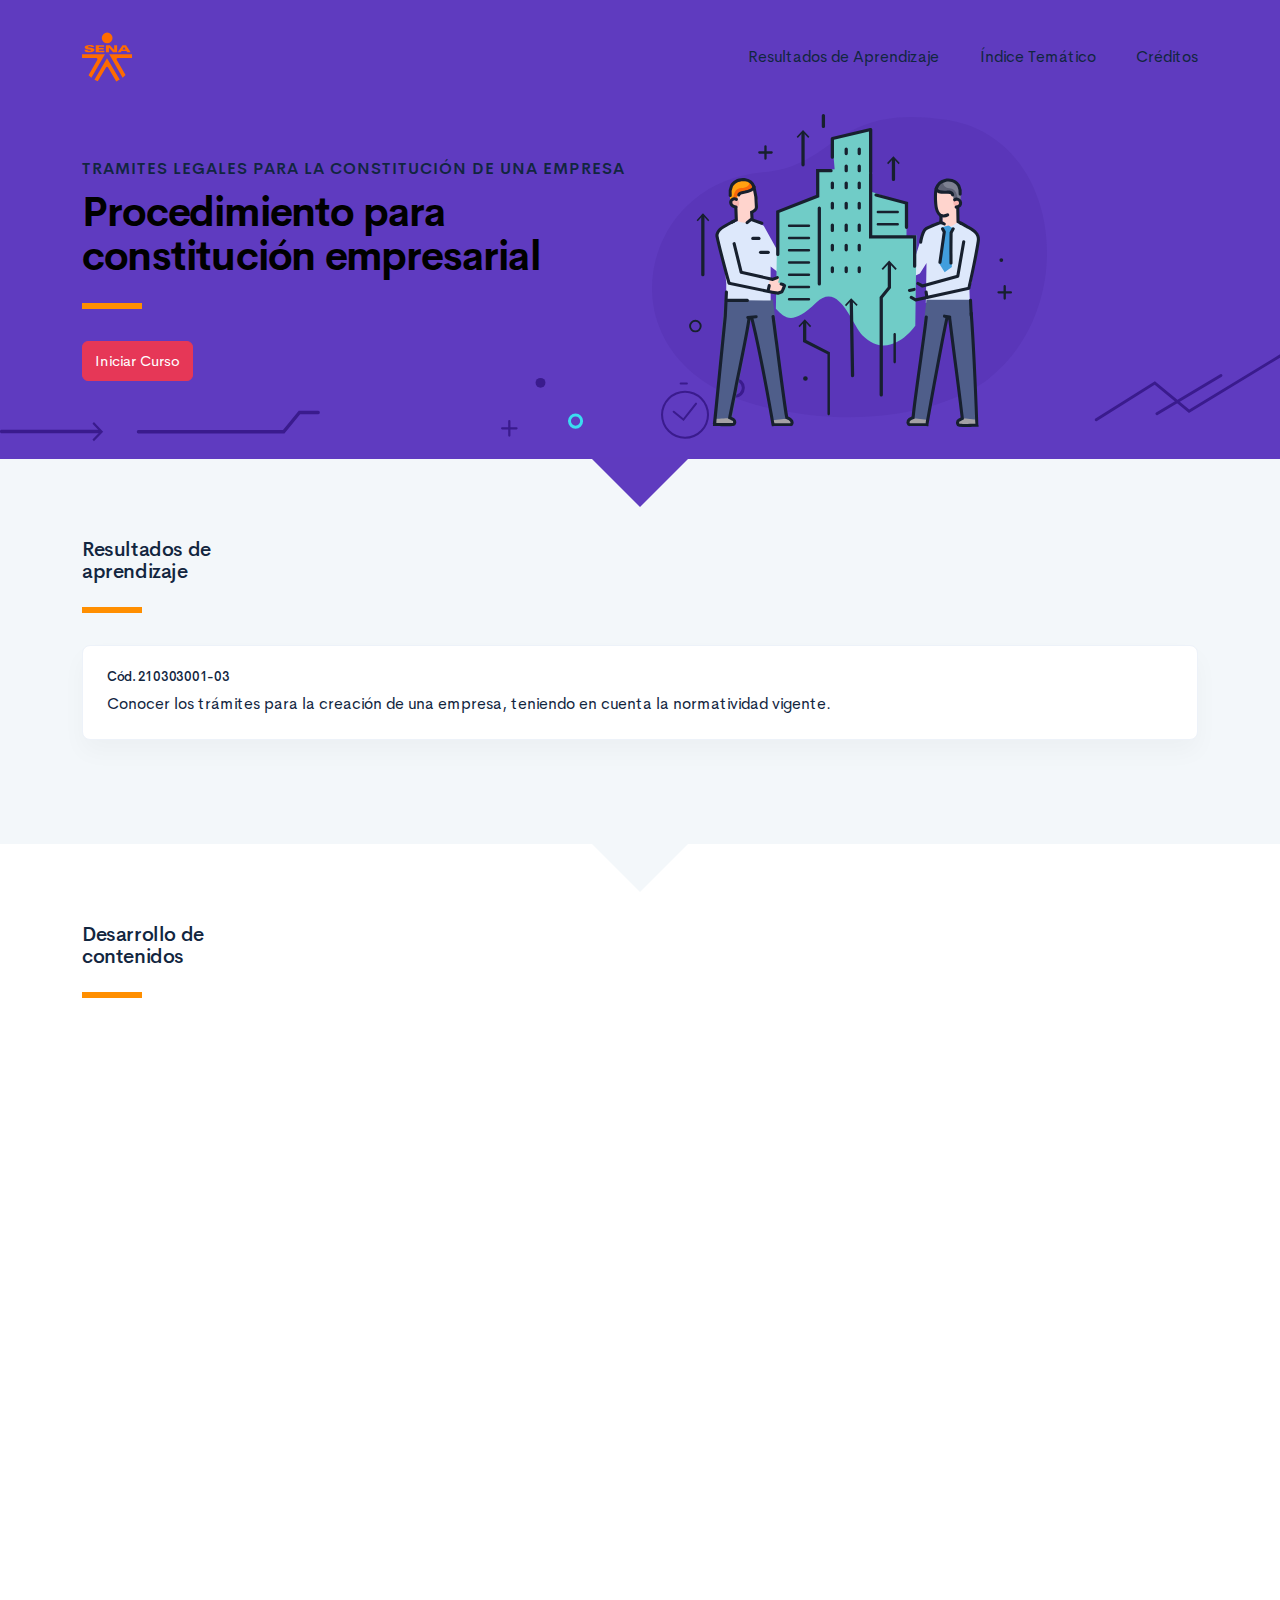
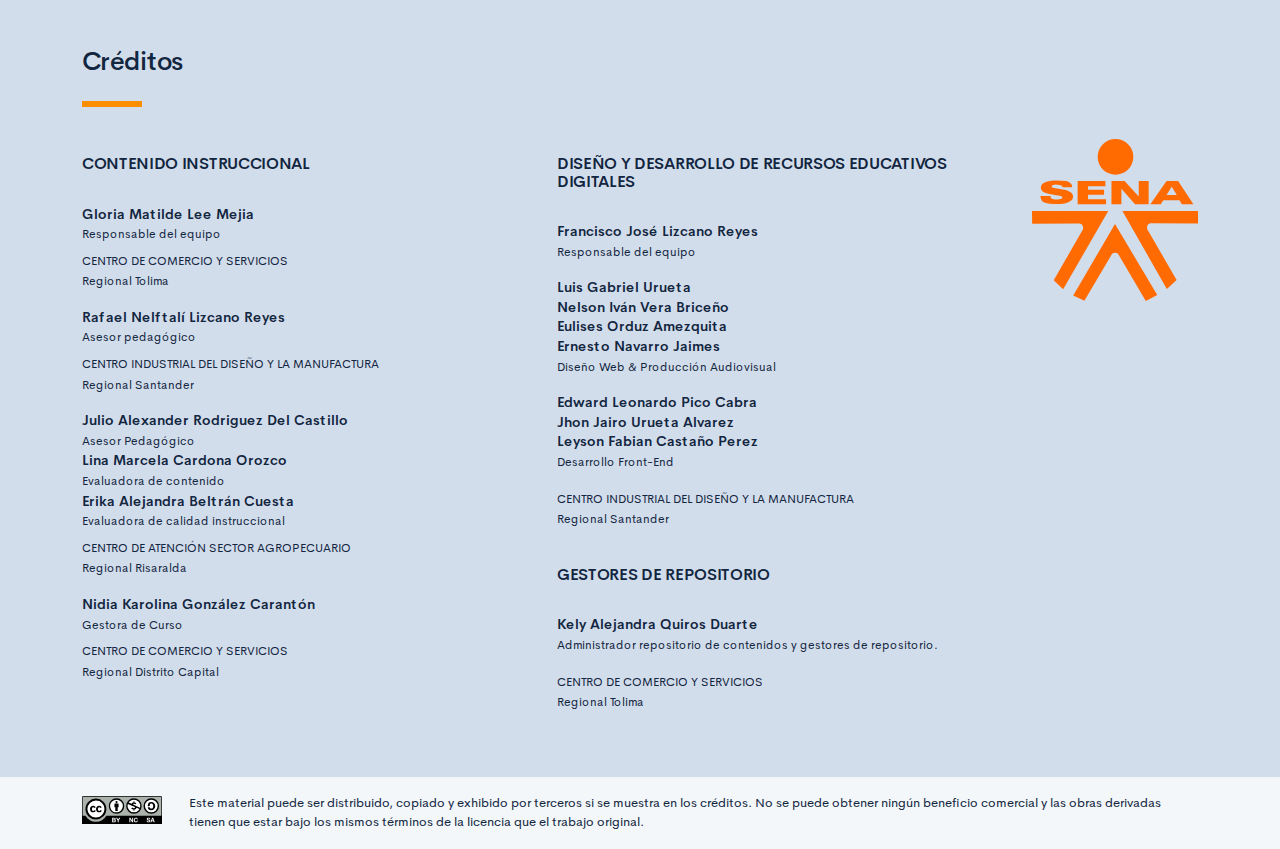
==== public/index.html @ 995fd341 "Terminado" ====
<!DOCTYPE html>
<html lang="es">
    <head>
        <meta charset="UTF-8">
        <meta name="viewport" content="width=device-width, user-scalable=no, initial-scale=1.0, maximum-scale=1.0, minimum-scale=1.0">
        <title>Tramites legales para la constitución de una empresa</title>
        <meta meta name="description" content="Descripción del propósito educativo del componente">
        <link rel="icon" type="image/svg+xml" href="assets/images/logos/senaLogo.svg">
        <link rel="stylesheet" href="assets/fonts/feather/feather.css">
        <link rel="stylesheet" href="assets/fonts/fontawesome/css/font-awesome.css">
        <link href="assets/css/fancybox.css" rel="stylesheet">
        <link href="assets/css/animate.css" rel="stylesheet">
        <link rel="stylesheet" href="assets/css/main.css">
    </head>
    <body class="theme-ligth page-header-textura" id="page-home">
        <header class="curso-presentacion page-header" id="CursoPresentacion">
            <div class="container">
                <div class="curso-topbar"><a class="curso-topbar__logo"><svg xmlns="http://www.w3.org/2000/svg" width="168.273" height="164.177" viewBox="0 0 168.273 164.177">
                            <path id="SENA_LOGO" data-name="SENA LOGO" d="M85.349,1a18.09,18.09,0,1,0,18.09,18.09h0A18.1,18.1,0,0,0,85.349,1ZM25.617,42.983a33.722,33.722,0,0,0-9.386,1.024,11.156,11.156,0,0,0-5.12,2.56A5.346,5.346,0,0,0,10.086,52.2c.683,1.707,2.56,2.9,4.608,3.584,4.437,1.536,9.386,1.877,13.994,2.731a5.1,5.1,0,0,1,2.389,1.024,1.369,1.369,0,0,1-.683,2.048,9.146,9.146,0,0,1-5.291.683A8.354,8.354,0,0,1,20.5,61.244a1.962,1.962,0,0,1-.853-2.389H9.233A7.663,7.663,0,0,0,10.6,63.463a7.59,7.59,0,0,0,4.267,2.389A28.541,28.541,0,0,0,23.4,66.876,52.426,52.426,0,0,0,35,66.023a11.043,11.043,0,0,0,5.8-2.9,5.358,5.358,0,0,0-1.365-8.533,21.267,21.267,0,0,0-5.8-2.048c-3.072-.683-5.973-1.024-9.045-1.536a9.114,9.114,0,0,1-3.072-.853,1.226,1.226,0,0,1,0-2.219,9.369,9.369,0,0,1,4.437-.683,10.554,10.554,0,0,1,4.608.853A1.877,1.877,0,0,1,31.59,49.81h9.9a5.669,5.669,0,0,0-1.195-3.584A8.875,8.875,0,0,0,35.515,43.5c-3.584-.341-6.827-.512-9.9-.512Zm21.333.683V67.217H75.792V62.1H57.531V57.489H73.744V52.54H57.531V48.786H75.109v-5.12Zm47.615,0H81.253V67.217H91.322V51.346l13.824,15.872h13.824V43.666H108.9v15.7Zm42.495,0L120.676,67.217h10.581l2.56-4.267H150.2l2.389,4.267h11.776l-15.53-23.551ZM142.35,49.3l5.12,8.533h-10.41ZM.7,74.044l.171,12.8L49,86.673c2.389.512,3.925,2.048,3.413,5.8l-29.7,51.711,9.557,9.045L78.01,74.044Zm91.646,0L137.4,152.89l9.9-8.874L117.433,92.3c-.512-3.584.853-5.291,3.413-5.8l48.127.171V74.044ZM84.837,87.185,42.512,159.546l11.264,5.461,28.159-47.615a4.283,4.283,0,0,1,2.9-1.195,4.681,4.681,0,0,1,3.072,1.195l28.159,47.786,11.605-5.973Z" transform="translate(-0.7 -1)" fill="#FF6B00" />
                        </svg>
                    </a><a class="curso-topbar__menubar collapsed btn-menu-responsive" data-toggle="collapse" href="#curso-topbar__nav" aria-expanded="false"><span></span><span></span><span></span></a>
                    <nav class="curso-topbar__nav collapse show" id="curso-topbar__nav">
                        <ul class="curso-topbar__list">
                            <li class="curso-topbar__item"><a class="curso-topbar__link" href="#ResultadosAprendizaje"><span>Resultados de Aprendizaje</span></a></li>
                            <li class="curso-topbar__item"><a class="curso-topbar__link" href="#IndiceTematico"><span>Índice Temático</span></a></li>
                            <li class="curso-topbar__item"><a class="curso-topbar__link" href="#Creditos"><span>Créditos</span></a></li>
                        </ul>
                    </nav>
                </div>
                <div class="curso-portada">
                    <div class="row align-items-center">
                        <div class="col-12 col-lg-6">
                            <h3 class="curso-subtitulo">Tramites legales para la constitución de una empresa</h3>
                            <h1 class="curso-titulo">Procedimiento para constitución empresarial</h1>
                            <div class="brand-line-primary"></div><a class="curso-btn-iniciar btn btn-danger" href="main.html"><span>Iniciar Curso</span></a>
                        </div>
                        <div class="col-12 col-lg-6">
                            <div class="d-none d-lg-block"><img src="assets/images/header/header_media.svg" style="max-width: 80%"></div>
                        </div>
                    </div>
                </div>
            </div>
        </header>
        <section class="curso-resultados section bg-base-light" id="ResultadosAprendizaje">
            <div class="container">
                <h2> Resultados de <br>aprendizaje</h2>
                <div class="brand-line-primary"></div>
                <div class="card resultado-item">
                    <div class="card-body">
                        <h5>Cód. 210303001-03</h5>
                        <p class="mb-0">Conocer los trámites para la creación de una empresa, teniendo en cuenta la normatividad vigente.</p>
                    </div>
                </div>
            </div>
        </section>
        <section class="curso-indice-tematico section" id="IndiceTematico">
            <div class="container">
                <h2>Desarrollo de <br>contenidos</h2>
                <div class="brand-line-primary"></div>
                <div class="row justify-content-center">
                    <div class="col-12 col-sm-10">
                        <div class="card wow flipInX" data-wow-delay=".2s">
                            <div class="card-body">
                                <ul class="list-group list-group-flush list my-n3 nav-temas">
                                    <li class="list-group-item nav-tema-item">
                                        <div class="row align-items-center">
                                            <div class="col-auto">
                                                <div class="avatar avatar-sm"><span class="nav-tema-item__icon avatar-title font-size-lg bg-secondary-soft rounded-circle text-primary font-weight-bold"> <i class="fa fa-play"></i></span></div>
                                            </div>
                                            <div class="col ml-n2"><span class="nav-tema-item__titulo"> <a href="main.html#page/introduccion/">Introducción</a></span></div>
                                            <div class="col-auto"> <a class="btn btn-light nav-tema-item__btn" href="main.html#page/introduccion/">Ver más</a></div>
                                        </div>
                                    </li>
                                    <li class="list-group-item nav-tema-item">
                                        <div class="row align-items-center">
                                            <div class="col-auto">
                                                <div class="avatar avatar-sm"><span class="nav-tema-item__icon avatar-title font-size-lg bg-secondary-soft rounded-circle text-primary font-weight-bold">1</span></div>
                                            </div>
                                            <div class="col ml-n2"><span class="nav-tema-item__titulo"> <a href="main.html#page/tramites/">Trámites legales para la constitución de una empresa</a></span></div>
                                            <div class="col-auto"> <a class="btn btn-light nav-tema-item__btn" href="main.html#page/tramites/">Ver más</a></div>
                                        </div>
                                    </li>
                                    <li class="list-group-item nav-tema-item">
                                        <div class="row align-items-center">
                                            <div class="col-auto">
                                                <div class="avatar avatar-sm"><span class="nav-tema-item__icon avatar-title font-size-lg bg-secondary-soft rounded-circle text-primary font-weight-bold">2</span></div>
                                            </div>
                                            <div class="col ml-n2"><span class="nav-tema-item__titulo"> <a href="main.html#page/formalizacion/">Trámites de formalización</a></span></div>
                                            <div class="col-auto"> <a class="btn btn-light nav-tema-item__btn" href="main.html#page/formalizacion/">Ver más</a></div>
                                        </div>
                                    </li>
                                    <li class="list-group-item nav-tema-item">
                                        <div class="row align-items-center">
                                            <div class="col-auto">
                                                <div class="avatar avatar-sm"><span class="nav-tema-item__icon avatar-title font-size-lg bg-secondary-soft rounded-circle text-primary font-weight-bold">3</span></div>
                                            </div>
                                            <div class="col ml-n2"><span class="nav-tema-item__titulo"> <a href="main.html#page/funcionamiento/">Trámites de funcionamiento</a></span></div>
                                            <div class="col-auto"> <a class="btn btn-light nav-tema-item__btn" href="main.html#page/funcionamiento/">Ver más</a></div>
                                        </div>
                                    </li>
                                    <li class="list-group-item nav-tema-item">
                                        <div class="row align-items-center">
                                            <div class="col-auto">
                                                <div class="avatar avatar-sm"><span class="nav-tema-item__icon avatar-title font-size-lg bg-secondary-soft rounded-circle text-primary font-weight-bold">4</span></div>
                                            </div>
                                            <div class="col ml-n2"><span class="nav-tema-item__titulo"> <a href="main.html#page/otros/">Otros trámites complementarios</a></span></div>
                                            <div class="col-auto"> <a class="btn btn-light nav-tema-item__btn" href="main.html#page/otros/">Ver más</a></div>
                                        </div>
                                    </li>
                                    <li class="list-group-item nav-tema-item">
                                        <div class="row align-items-center">
                                            <div class="col-auto">
                                                <div class="avatar avatar-sm"><span class="nav-tema-item__icon avatar-title font-size-lg bg-secondary-soft rounded-circle text-primary font-weight-bold"> <i class="fa fa-question"></i></span></div>
                                            </div>
                                            <div class="col ml-n2"><span class="nav-tema-item__titulo"> <a href="main.html#page/actividad-1/">Actividad didáctica</a></span></div>
                                            <div class="col-auto"> <a class="btn btn-light nav-tema-item__btn" href="main.html#page/actividad-1/">Ver más</a></div>
                                        </div>
                                    </li>
                                </ul>
                            </div>
                        </div>
                    </div>
                </div>
            </div>
        </section>
        <footer class="footer" id="Creditos">
            <div class="container">
                <h1>Créditos </h1>
                <div class="brand-line-primary"></div>
                <div class="row">
                    <div class="col-12 col-md-5">
                        <h3 class="footer-subtitulo">Contenido Instruccional</h3>
                        <p class="footer-texto mb-2"><strong>Gloria Matilde Lee Mejia </strong><br /> <span class="text-small">Responsable del equipo</span></p>
                        <p class="footer-texto"><span class="text-small text-uppercase">CENTRO DE COMERCIO Y SERVICIOS</span><br /><span class="text-small">Regional Tolima</span></p>
                        <p class="footer-texto mb-2"><strong>Rafael Nelftalí Lizcano Reyes</strong><br /> <span class="text-small">Asesor pedagógico<br /></span></p>
                        <p class="footer-texto"><span class="text-small text-uppercase">CENTRO INDUSTRIAL DEL DISEÑO Y LA MANUFACTURA </span><br /><span class="text-small">Regional Santander </span></p>
                        <p class="footer-texto mb-2"><strong>Julio Alexander Rodriguez Del Castillo</strong><br /><span class="text-small">Asesor Pedagógico<br /></span><strong>Lina Marcela Cardona Orozco</strong><br /> <span class="text-small">Evaluadora de contenido<br /></span><strong>Erika Alejandra Beltrán Cuesta</strong><br /> <span class="text-small">Evaluadora de calidad instruccional<br /></span></p>
                        <p class="footer-texto"><span class="text-small text-uppercase">CENTRO DE ATENCIÓN SECTOR AGROPECUARIO</span><br /><span class="text-small">Regional Risaralda</span></p>
                        <p class="footer-texto mb-2"><strong>Nidia Karolina González Carantón</strong><br /> <span class="text-small">Gestora de Curso<br /></span></p>
                        <p class="footer-texto"><span class="text-small text-uppercase">CENTRO DE COMERCIO Y SERVICIOS</span><br /><span class="text-small">Regional Distrito Capital</span></p>
                    </div>
                    <div class="col-12 col-md-5">
                        <h3 class="footer-subtitulo">Diseño y desarrollo de recursos educativos digitales</h3>
                        <p class="footer-texto"><strong>Francisco José Lizcano Reyes </strong><br /> <span class="text-small">Responsable del equipo<br /></span></p>
                        <p class="footer-texto"><strong>Luis Gabriel Urueta</strong><br />
                            <strong>Nelson Iván Vera Briceño</strong><br />
                            <strong>Eulises Orduz Amezquita</strong><br />
                            <strong>Ernesto Navarro Jaimes</strong><br /> <span class="text-small">Diseño Web & Producción Audiovisual<br /></span></p>
                        <p class="footer-texto"><strong>Edward Leonardo Pico Cabra</strong><br />
                            <strong>Jhon Jairo Urueta Alvarez</strong><br />
                            <strong>Leyson Fabian Castaño Perez</strong><br /> <span class="text-small">Desarrollo Front-End<br /></span></p>
                        <p class="footer-texto"><span class="text-small text-uppercase">CENTRO INDUSTRIAL DEL DISEÑO Y LA MANUFACTURA </span><br /><span class="text-small">Regional Santander </span></p>
                        <h3 class="footer-subtitulo mt-5">Gestores de repositorio</h3>
                        <p class="footer-texto"><strong>Kely Alejandra Quiros Duarte </strong><br /> <span class="text-small">Administrador repositorio de contenidos y gestores de repositorio.<br /></span></p>
                        <p class="footer-texto"><span class="text-small text-uppercase">Centro de comercio y servicios </span><br /><span class="text-small">Regional Tolima</span></p>
                    </div>
                    <div class="col-12 col-md-2">
                        <div class="d-flex flex-column justify-content-center"><img src="assets/images/logos/senaLogo.svg" /></div>
                    </div>
                </div>
            </div>
        </footer>
        <section id="cc">
            <div class="container">
                <div class="d-flex flex-column flex-sm-row"><span class="pr-3"><i class="icon cc"></i></span><span>Este material puede ser distribuido, copiado y exhibido por terceros si se muestra en los créditos. No se puede obtener ningún beneficio comercial y las obras derivadas tienen que estar bajo los mismos términos de la licencia que el trabajo original.</span></div>
            </div>
        </section>
        <script src="assets/js/vendor.js"></script>
        <script src="assets/js/global.js"> </script>
        <script src="assets/js/pages.js"></script>
    </body>
</html>
---- public/assets/fonts/feather/feather.css ----
@font-face {
  font-family: 'Feather';
  src:
    url('fonts/Feather.ttf?sdxovp') format('truetype'),
    url('fonts/Feather.woff?sdxovp') format('woff'),
    url('fonts/Feather.svg?sdxovp#Feather') format('svg');
  font-weight: normal;
  font-style: normal;
}

.fe {
  /* use !important to prevent issues with browser extensions that change fonts */
  font-family: 'Feather' !important;
  speak: none;
  font-style: normal;
  font-weight: normal;
  font-variant: normal;
  text-transform: none;
  line-height: 1;

  /* Better Font Rendering =========== */
  -webkit-font-smoothing: antialiased;
  -moz-osx-font-smoothing: grayscale;
}

.fe-activity:before {
  content: "\e900";
}
.fe-airplay:before {
  content: "\e901";
}
.fe-alert-circle:before {
  content: "\e902";
}
.fe-alert-octagon:before {
  content: "\e903";
}
.fe-alert-triangle:before {
  content: "\e904";
}
.fe-align-center:before {
  content: "\e905";
}
.fe-align-justify:before {
  content: "\e906";
}
.fe-align-left:before {
  content: "\e907";
}
.fe-align-right:before {
  content: "\e908";
}
.fe-anchor:before {
  content: "\e909";
}
.fe-aperture:before {
  content: "\e90a";
}
.fe-archive:before {
  content: "\e90b";
}
.fe-arrow-down:before {
  content: "\e90c";
}
.fe-arrow-down-circle:before {
  content: "\e90d";
}
.fe-arrow-down-left:before {
  content: "\e90e";
}
.fe-arrow-down-right:before {
  content: "\e90f";
}
.fe-arrow-left:before {
  content: "\e910";
}
.fe-arrow-left-circle:before {
  content: "\e911";
}
.fe-arrow-right:before {
  content: "\e912";
}
.fe-arrow-right-circle:before {
  content: "\e913";
}
.fe-arrow-up:before {
  content: "\e914";
}
.fe-arrow-up-circle:before {
  content: "\e915";
}
.fe-arrow-up-left:before {
  content: "\e916";
}
.fe-arrow-up-right:before {
  content: "\e917";
}
.fe-at-sign:before {
  content: "\e918";
}
.fe-award:before {
  content: "\e919";
}
.fe-bar-chart:before {
  content: "\e91a";
}
.fe-bar-chart-2:before {
  content: "\e91b";
}
.fe-battery:before {
  content: "\e91c";
}
.fe-battery-charging:before {
  content: "\e91d";
}
.fe-bell:before {
  content: "\e91e";
}
.fe-bell-off:before {
  content: "\e91f";
}
.fe-bluetooth:before {
  content: "\e920";
}
.fe-bold:before {
  content: "\e921";
}
.fe-book:before {
  content: "\e922";
}
.fe-book-open:before {
  content: "\e923";
}
.fe-bookmark:before {
  content: "\e924";
}
.fe-box:before {
  content: "\e925";
}
.fe-briefcase:before {
  content: "\e926";
}
.fe-calendar:before {
  content: "\e927";
}
.fe-camera:before {
  content: "\e928";
}
.fe-camera-off:before {
  content: "\e929";
}
.fe-cast:before {
  content: "\e92a";
}
.fe-check:before {
  content: "\e92b";
}
.fe-check-circle:before {
  content: "\e92c";
}
.fe-check-square:before {
  content: "\e92d";
}
.fe-chevron-down:before {
  content: "\e92e";
}
.fe-chevron-left:before {
  content: "\e92f";
}
.fe-chevron-right:before {
  content: "\e930";
}
.fe-chevron-up:before {
  content: "\e931";
}
.fe-chevrons-down:before {
  content: "\e932";
}
.fe-chevrons-left:before {
  content: "\e933";
}
.fe-chevrons-right:before {
  content: "\e934";
}
.fe-chevrons-up:before {
  content: "\e935";
}
.fe-chrome:before {
  content: "\e936";
}
.fe-circle:before {
  content: "\e937";
}
.fe-clipboard:before {
  content: "\e938";
}
.fe-clock:before {
  content: "\e939";
}
.fe-cloud:before {
  content: "\e93a";
}
.fe-cloud-drizzle:before {
  content: "\e93b";
}
.fe-cloud-lightning:before {
  content: "\e93c";
}
.fe-cloud-off:before {
  content: "\e93d";
}
.fe-cloud-rain:before {
  content: "\e93e";
}
.fe-cloud-snow:before {
  content: "\e93f";
}
.fe-code:before {
  content: "\e940";
}
.fe-codepen:before {
  content: "\e941";
}
.fe-command:before {
  content: "\e942";
}
.fe-compass:before {
  content: "\e943";
}
.fe-copy:before {
  content: "\e944";
}
.fe-corner-down-left:before {
  content: "\e945";
}
.fe-corner-down-right:before {
  content: "\e946";
}
.fe-corner-left-down:before {
  content: "\e947";
}
.fe-corner-left-up:before {
  content: "\e948";
}
.fe-corner-right-down:before {
  content: "\e949";
}
.fe-corner-right-up:before {
  content: "\e94a";
}
.fe-corner-up-left:before {
  content: "\e94b";
}
.fe-corner-up-right:before {
  content: "\e94c";
}
.fe-cpu:before {
  content: "\e94d";
}
.fe-credit-card:before {
  content: "\e94e";
}
.fe-crop:before {
  content: "\e94f";
}
.fe-crosshair:before {
  content: "\e950";
}
.fe-database:before {
  content: "\e951";
}
.fe-delete:before {
  content: "\e952";
}
.fe-disc:before {
  content: "\e953";
}
.fe-dollar-sign:before {
  content: "\e954";
}
.fe-download:before {
  content: "\e955";
}
.fe-download-cloud:before {
  content: "\e956";
}
.fe-droplet:before {
  content: "\e957";
}
.fe-edit:before {
  content: "\e958";
}
.fe-edit-2:before {
  content: "\e959";
}
.fe-edit-3:before {
  content: "\e95a";
}
.fe-external-link:before {
  content: "\e95b";
}
.fe-eye:before {
  content: "\e95c";
}
.fe-eye-off:before {
  content: "\e95d";
}
.fe-facebook:before {
  content: "\e95e";
}
.fe-fast-forward:before {
  content: "\e95f";
}
.fe-feather:before {
  content: "\e960";
}
.fe-file:before {
  content: "\e961";
}
.fe-file-minus:before {
  content: "\e962";
}
.fe-file-plus:before {
  content: "\e963";
}
.fe-file-text:before {
  content: "\e964";
}
.fe-film:before {
  content: "\e965";
}
.fe-filter:before {
  content: "\e966";
}
.fe-flag:before {
  content: "\e967";
}
.fe-folder:before {
  content: "\e968";
}
.fe-folder-minus:before {
  content: "\e969";
}
.fe-folder-plus:before {
  content: "\e96a";
}
.fe-gift:before {
  content: "\e96b";
}
.fe-git-branch:before {
  content: "\e96c";
}
.fe-git-commit:before {
  content: "\e96d";
}
.fe-git-merge:before {
  content: "\e96e";
}
.fe-git-pull-request:before {
  content: "\e96f";
}
.fe-github:before {
  content: "\e970";
}
.fe-gitlab:before {
  content: "\e971";
}
.fe-globe:before {
  content: "\e972";
}
.fe-grid:before {
  content: "\e973";
}
.fe-hard-drive:before {
  content: "\e974";
}
.fe-hash:before {
  content: "\e975";
}
.fe-headphones:before {
  content: "\e976";
}
.fe-heart:before {
  content: "\e977";
}
.fe-help-circle:before {
  content: "\e978";
}
.fe-home:before {
  content: "\e979";
}
.fe-image:before {
  content: "\e97a";
}
.fe-inbox:before {
  content: "\e97b";
}
.fe-info:before {
  content: "\e97c";
}
.fe-instagram:before {
  content: "\e97d";
}
.fe-italic:before {
  content: "\e97e";
}
.fe-layers:before {
  content: "\e97f";
}
.fe-layout:before {
  content: "\e980";
}
.fe-life-buoy:before {
  content: "\e981";
}
.fe-link:before {
  content: "\e982";
}
.fe-link-2:before {
  content: "\e983";
}
.fe-linkedin:before {
  content: "\e984";
}
.fe-list:before {
  content: "\e985";
}
.fe-loader:before {
  content: "\e986";
}
.fe-lock:before {
  content: "\e987";
}
.fe-log-in:before {
  content: "\e988";
}
.fe-log-out:before {
  content: "\e989";
}
.fe-mail:before {
  content: "\e98a";
}
.fe-map:before {
  content: "\e98b";
}
.fe-map-pin:before {
  content: "\e98c";
}
.fe-maximize:before {
  content: "\e98d";
}
.fe-maximize-2:before {
  content: "\e98e";
}
.fe-menu:before {
  content: "\e98f";
}
.fe-message-circle:before {
  content: "\e990";
}
.fe-message-square:before {
  content: "\e991";
}
.fe-mic:before {
  content: "\e992";
}
.fe-mic-off:before {
  content: "\e993";
}
.fe-minimize:before {
  content: "\e994";
}
.fe-minimize-2:before {
  content: "\e995";
}
.fe-minus:before {
  content: "\e996";
}
.fe-minus-circle:before {
  content: "\e997";
}
.fe-minus-square:before {
  content: "\e998";
}
.fe-monitor:before {
  content: "\e999";
}
.fe-moon:before {
  content: "\e99a";
}
.fe-more-horizontal:before {
  content: "\e99b";
}
.fe-more-vertical:before {
  content: "\e99c";
}
.fe-move:before {
  content: "\e99d";
}
.fe-music:before {
  content: "\e99e";
}
.fe-navigation:before {
  content: "\e99f";
}
.fe-navigation-2:before {
  content: "\e9a0";
}
.fe-octagon:before {
  content: "\e9a1";
}
.fe-package:before {
  content: "\e9a2";
}
.fe-paperclip:before {
  content: "\e9a3";
}
.fe-pause:before {
  content: "\e9a4";
}
.fe-pause-circle:before {
  content: "\e9a5";
}
.fe-percent:before {
  content: "\e9a6";
}
.fe-phone:before {
  content: "\e9a7";
}
.fe-phone-call:before {
  content: "\e9a8";
}
.fe-phone-forwarded:before {
  content: "\e9a9";
}
.fe-phone-incoming:before {
  content: "\e9aa";
}
.fe-phone-missed:before {
  content: "\e9ab";
}
.fe-phone-off:before {
  content: "\e9ac";
}
.fe-phone-outgoing:before {
  content: "\e9ad";
}
.fe-pie-chart:before {
  content: "\e9ae";
}
.fe-play:before {
  content: "\e9af";
}
.fe-play-circle:before {
  content: "\e9b0";
}
.fe-plus:before {
  content: "\e9b1";
}
.fe-plus-circle:before {
  content: "\e9b2";
}
.fe-plus-square:before {
  content: "\e9b3";
}
.fe-pocket:before {
  content: "\e9b4";
}
.fe-power:before {
  content: "\e9b5";
}
.fe-printer:before {
  content: "\e9b6";
}
.fe-radio:before {
  content: "\e9b7";
}
.fe-refresh-ccw:before {
  content: "\e9b8";
}
.fe-refresh-cw:before {
  content: "\e9b9";
}
.fe-repeat:before {
  content: "\e9ba";
}
.fe-rewind:before {
  content: "\e9bb";
}
.fe-rotate-ccw:before {
  content: "\e9bc";
}
.fe-rotate-cw:before {
  content: "\e9bd";
}
.fe-rss:before {
  content: "\e9be";
}
.fe-save:before {
  content: "\e9bf";
}
.fe-scissors:before {
  content: "\e9c0";
}
.fe-search:before {
  content: "\e9c1";
}
.fe-send:before {
  content: "\e9c2";
}
.fe-server:before {
  content: "\e9c3";
}
.fe-settings:before {
  content: "\e9c4";
}
.fe-share:before {
  content: "\e9c5";
}
.fe-share-2:before {
  content: "\e9c6";
}
.fe-shield:before {
  content: "\e9c7";
}
.fe-shield-off:before {
  content: "\e9c8";
}
.fe-shopping-bag:before {
  content: "\e9c9";
}
.fe-shopping-cart:before {
  content: "\e9ca";
}
.fe-shuffle:before {
  content: "\e9cb";
}
.fe-sidebar:before {
  content: "\e9cc";
}
.fe-skip-back:before {
  content: "\e9cd";
}
.fe-skip-forward:before {
  content: "\e9ce";
}
.fe-slack:before {
  content: "\e9cf";
}
.fe-slash:before {
  content: "\e9d0";
}
.fe-sliders:before {
  content: "\e9d1";
}
.fe-smartphone:before {
  content: "\e9d2";
}
.fe-speaker:before {
  content: "\e9d3";
}
.fe-square:before {
  content: "\e9d4";
}
.fe-star:before {
  content: "\e9d5";
}
.fe-stop-circle:before {
  content: "\e9d6";
}
.fe-sun:before {
  content: "\e9d7";
}
.fe-sunrise:before {
  content: "\e9d8";
}
.fe-sunset:before {
  content: "\e9d9";
}
.fe-tablet:before {
  content: "\e9da";
}
.fe-tag:before {
  content: "\e9db";
}
.fe-target:before {
  content: "\e9dc";
}
.fe-terminal:before {
  content: "\e9dd";
}
.fe-thermometer:before {
  content: "\e9de";
}
.fe-thumbs-down:before {
  content: "\e9df";
}
.fe-thumbs-up:before {
  content: "\e9e0";
}
.fe-toggle-left:before {
  content: "\e9e1";
}
.fe-toggle-right:before {
  content: "\e9e2";
}
.fe-trash:before {
  content: "\e9e3";
}
.fe-trash-2:before {
  content: "\e9e4";
}
.fe-trending-down:before {
  content: "\e9e5";
}
.fe-trending-up:before {
  content: "\e9e6";
}
.fe-triangle:before {
  content: "\e9e7";
}
.fe-truck:before {
  content: "\e9e8";
}
.fe-tv:before {
  content: "\e9e9";
}
.fe-twitter:before {
  content: "\e9ea";
}
.fe-type:before {
  content: "\e9eb";
}
.fe-umbrella:before {
  content: "\e9ec";
}
.fe-underline:before {
  content: "\e9ed";
}
.fe-unlock:before {
  content: "\e9ee";
}
.fe-upload:before {
  content: "\e9ef";
}
.fe-upload-cloud:before {
  content: "\e9f0";
}
.fe-user:before {
  content: "\e9f1";
}
.fe-user-check:before {
  content: "\e9f2";
}
.fe-user-minus:before {
  content: "\e9f3";
}
.fe-user-plus:before {
  content: "\e9f4";
}
.fe-user-x:before {
  content: "\e9f5";
}
.fe-users:before {
  content: "\e9f6";
}
.fe-video:before {
  content: "\e9f7";
}
.fe-video-off:before {
  content: "\e9f8";
}
.fe-voicemail:before {
  content: "\e9f9";
}
.fe-volume:before {
  content: "\e9fa";
}
.fe-volume-1:before {
  content: "\e9fb";
}
.fe-volume-2:before {
  content: "\e9fc";
}
.fe-volume-x:before {
  content: "\e9fd";
}
.fe-watch:before {
  content: "\e9fe";
}
.fe-wifi:before {
  content: "\e9ff";
}
.fe-wifi-off:before {
  content: "\ea00";
}
.fe-wind:before {
  content: "\ea01";
}
.fe-x:before {
  content: "\ea02";
}
.fe-x-circle:before {
  content: "\ea03";
}
.fe-x-square:before {
  content: "\ea04";
}
.fe-youtube:before {
  content: "\ea05";
}
.fe-zap:before {
  content: "\ea06";
}
.fe-zap-off:before {
  content: "\ea07";
}
.fe-zoom-in:before {
  content: "\ea08";
}
.fe-zoom-out:before {
  content: "\ea09";
}
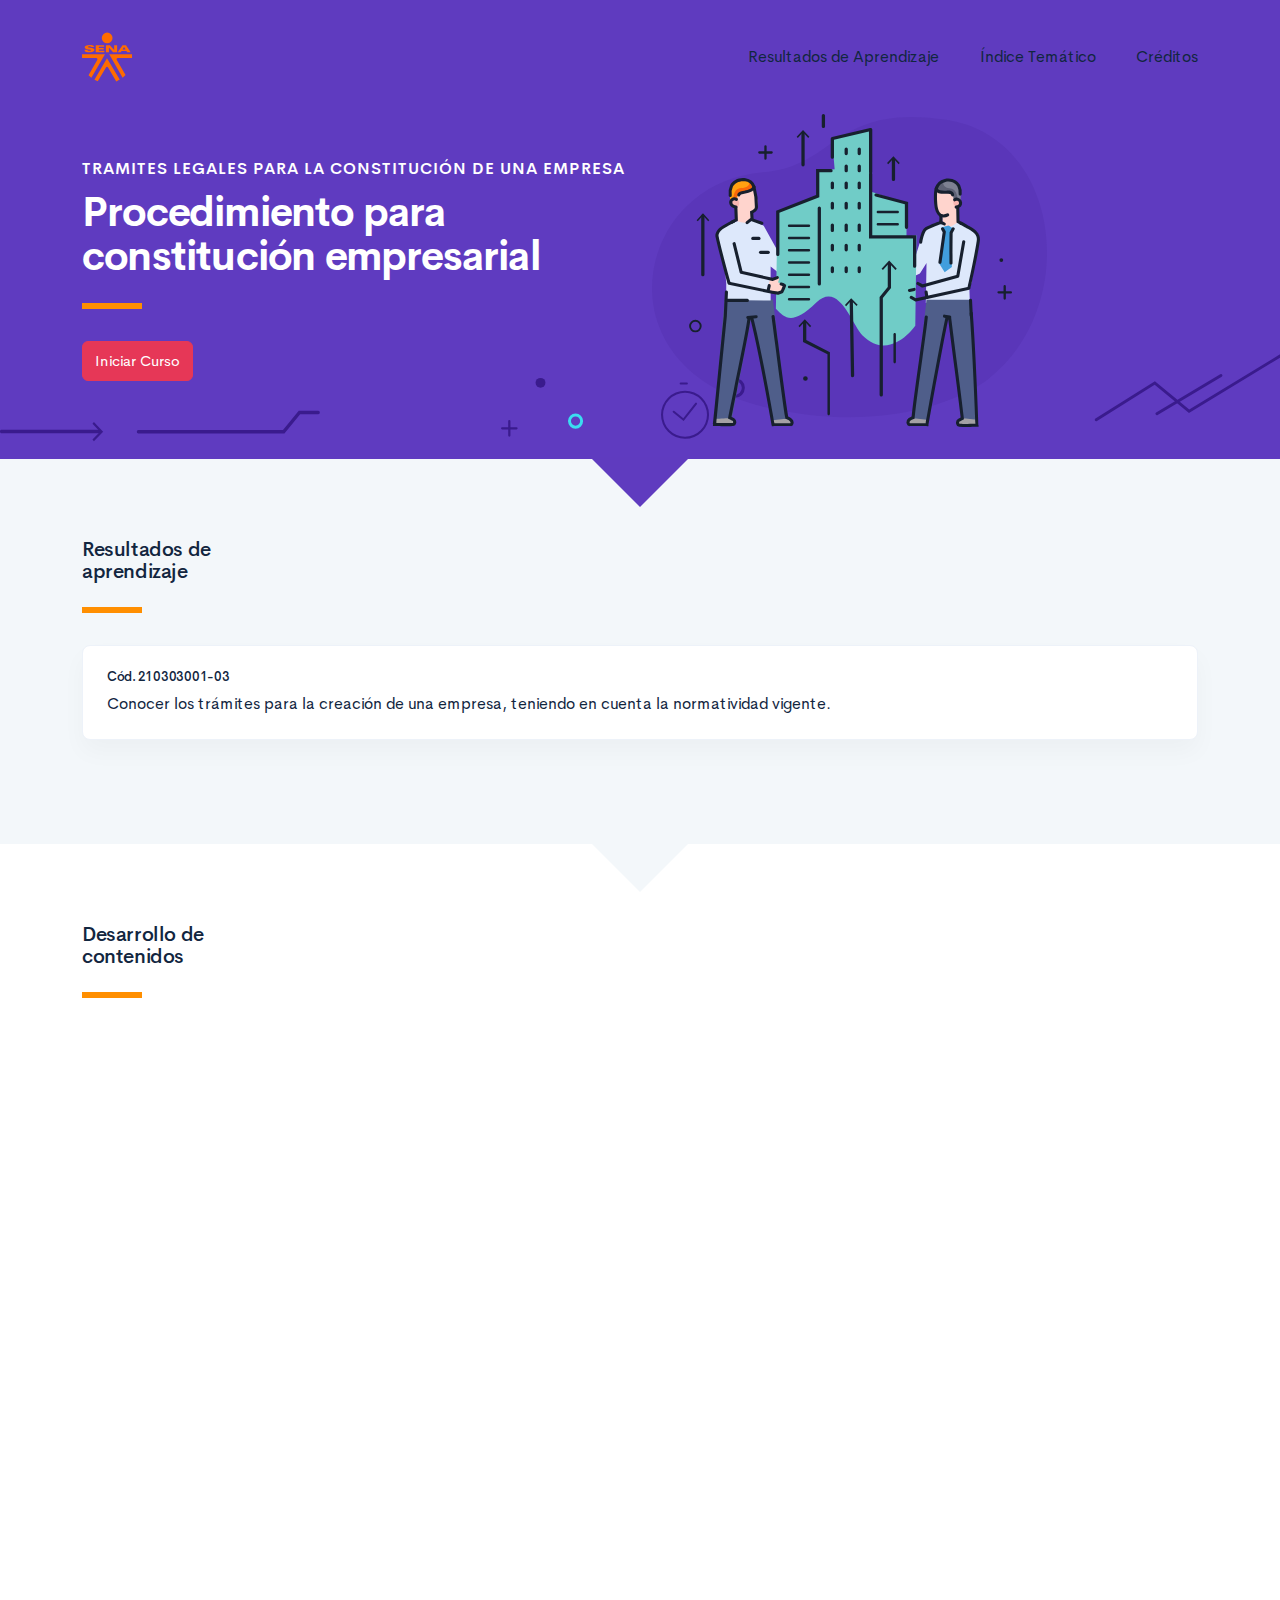
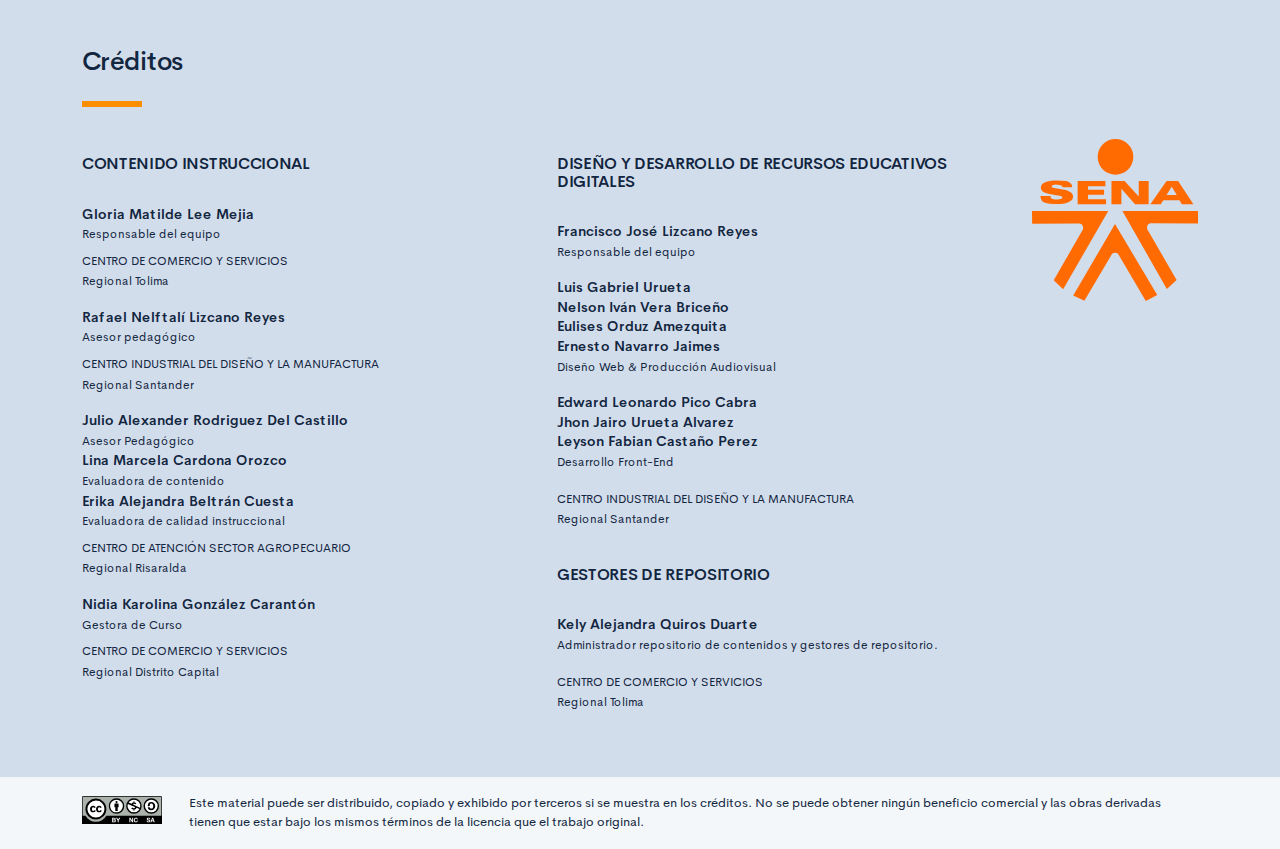
==== commit 3fe68bc8: "Correcciones 1" ====
--- a/public/index.html
+++ b/public/index.html
@@ -4,7 +4,7 @@
         <meta charset="UTF-8">
         <meta name="viewport" content="width=device-width, user-scalable=no, initial-scale=1.0, maximum-scale=1.0, minimum-scale=1.0">
         <title>Tramites legales para la constitución de una empresa</title>
-        <meta meta name="description" content="Descripción del propósito educativo del componente">
+        <meta meta name="description" content="Procedimiento para constitución empresarial">
         <link rel="icon" type="image/svg+xml" href="assets/images/logos/senaLogo.svg">
         <link rel="stylesheet" href="assets/fonts/feather/feather.css">
         <link rel="stylesheet" href="assets/fonts/fontawesome/css/font-awesome.css">
--- a/public/assets/css/main.css
+++ b/public/assets/css/main.css
@@ -3,6 +3,6 @@
  * Copyright 2011-2019 The Bootstrap Authors
  * Copyright 2011-2019 Twitter, Inc.
  * Licensed under MIT (https://github.com/twbs/bootstrap/blob/master/LICENSE)
- */:root{--blue: #2C7BE5;--indigo: #727cf5;--purple: #6b5eae;--pink: #ff679b;--red: #E63757;--orange: #fd7e14;--yellow: #F6C343;--green: #00D97E;--teal: #02a8b5;--cyan: #39afd1;--white: #fff;--gray: #95AAC9;--gray-dark: #3B506C;--primary: #12263F;--secondary: #6E84A3;--success: #00A99A;--info: #39afd1;--warning: #ff8f00;--danger: #E63757;--light: #EDF2F9;--dark: #000;--white: #fff;--breakpoint-xs: 0;--breakpoint-sm: 576px;--breakpoint-md: 768px;--breakpoint-lg: 992px;--breakpoint-xl: 1200px;--font-family-sans-serif: "Cerebri Sans", sans-serif;--font-family-monospace: "Courier New", monospace}*,*::before,*::after{box-sizing:border-box}html{font-family:sans-serif;line-height:1.15;-webkit-text-size-adjust:100%;-webkit-tap-highlight-color:rgba(0,0,0,0)}article,aside,figcaption,figure,footer,header,hgroup,main,nav,section{display:block}body{margin:0;font-family:"Cerebri Sans",sans-serif;font-size:.9375rem;font-weight:400;line-height:1.5;color:#12263F;text-align:left;background-color:#F3F7FA}[tabindex="-1"]:focus:not(:focus-visible){outline:0 !important}hr{box-sizing:content-box;height:0;overflow:visible}h1,h2,h3,h4,h5,h6{margin-top:0;margin-bottom:1.125rem}p{margin-top:0;margin-bottom:1rem}abbr[title],abbr[data-original-title]{text-decoration:underline;text-decoration:underline dotted;cursor:help;border-bottom:0;text-decoration-skip-ink:none}address{margin-bottom:1rem;font-style:normal;line-height:inherit}ol,ul,dl{margin-top:0;margin-bottom:1rem}ol ol,ul ul,ol ul,ul ol{margin-bottom:0}dt{font-weight:600}dd{margin-bottom:.5rem;margin-left:0}blockquote{margin:0 0 1rem}b,strong{font-weight:bolder}small{font-size:80%}sub,sup{position:relative;font-size:75%;line-height:0;vertical-align:baseline}sub{bottom:-.25em}sup{top:-.5em}a{color:#2C7BE5;text-decoration:none;background-color:transparent}a:hover{color:#104082;text-decoration:none}a:not([href]){color:inherit;text-decoration:none}a:not([href]):hover{color:inherit;text-decoration:none}pre,code,kbd,samp{font-family:"Courier New",monospace;font-size:1em}pre{margin-top:0;margin-bottom:1rem;overflow:auto}figure{margin:0 0 1rem}img{vertical-align:middle;border-style:none}svg{overflow:hidden;vertical-align:middle}table{border-collapse:collapse}caption{padding-top:1rem;padding-bottom:1rem;color:#95AAC9;text-align:left;caption-side:bottom}th{text-align:inherit}label{display:inline-block;margin-bottom:.5rem}button{border-radius:0}button:focus{outline:1px dotted;outline:5px auto -webkit-focus-ring-color}input,button,select,optgroup,textarea{margin:0;font-family:inherit;font-size:inherit;line-height:inherit}button,input{overflow:visible}button,select{text-transform:none}select{word-wrap:normal}button,[type="button"],[type="reset"],[type="submit"]{-webkit-appearance:button}button:not(:disabled),[type="button"]:not(:disabled),[type="reset"]:not(:disabled),[type="submit"]:not(:disabled){cursor:pointer}button::-moz-focus-inner,[type="button"]::-moz-focus-inner,[type="reset"]::-moz-focus-inner,[type="submit"]::-moz-focus-inner{padding:0;border-style:none}input[type="radio"],input[type="checkbox"]{box-sizing:border-box;padding:0}input[type="date"],input[type="time"],input[type="datetime-local"],input[type="month"]{-webkit-appearance:listbox}textarea{overflow:auto;resize:vertical}fieldset{min-width:0;padding:0;margin:0;border:0}legend{display:block;width:100%;max-width:100%;padding:0;margin-bottom:.5rem;font-size:1.5rem;line-height:inherit;color:inherit;white-space:normal}progress{vertical-align:baseline}[type="number"]::-webkit-inner-spin-button,[type="number"]::-webkit-outer-spin-button{height:auto}[type="search"]{outline-offset:-2px;-webkit-appearance:none}[type="search"]::-webkit-search-decoration{-webkit-appearance:none}::-webkit-file-upload-button{font:inherit;-webkit-appearance:button}output{display:inline-block}summary{display:list-item;cursor:pointer}template{display:none}[hidden]{display:none !important}h1,h2,h3,h4,h5,h6,.h1,.h2,.h3,.h4,.h5,.h6{margin-bottom:1.125rem;font-weight:500;line-height:1.1}h1,.h1{font-size:1.625rem}h2,.h2{font-size:1.25rem}h3,.h3{font-size:1.0625rem}h4,.h4{font-size:.9375rem}h5,.h5{font-size:.8125rem}h6,.h6{font-size:.625rem}.lead{font-size:1.17188rem;font-weight:300}.display-1{font-size:4rem;font-weight:600;line-height:1.1}.display-2{font-size:3.25rem;font-weight:600;line-height:1.1}.display-3{font-size:2.625rem;font-weight:600;line-height:1.1}.display-4{font-size:2rem;font-weight:600;line-height:1.1}hr{margin-top:1rem;margin-bottom:1rem;border:0;border-top:1px solid #E3EBF6}small,.small{font-size:.8125rem;font-weight:400}mark,.mark{padding:.2em;background-color:#fcf8e3}.list-unstyled{padding-left:0;list-style:none}.list-inline{padding-left:0;list-style:none}.list-inline-item{display:inline-block}.list-inline-item:not(:last-child){margin-right:6px}.initialism{font-size:90%;text-transform:uppercase}.blockquote{margin-bottom:1.5rem;font-size:1.17188rem}.blockquote-footer{display:block;font-size:.8125rem;color:#95AAC9}.blockquote-footer::before{content:"\2014\00A0"}.img-fluid{max-width:100%;height:auto}.img-thumbnail{padding:.25rem;background-color:#F3F7FA;border:1px solid #E3EBF6;border-radius:.375rem;max-width:100%;height:auto}.figure{display:inline-block}.figure-img{margin-bottom:.75rem;line-height:1}.figure-caption{font-size:.8125rem;color:#95AAC9}code{font-size:87.5%;color:#2C7BE5;word-wrap:break-word}a>code{color:inherit}kbd{padding:.2rem .4rem;font-size:87.5%;color:#fff;background-color:#283E59;border-radius:.25rem}kbd kbd{padding:0;font-size:100%;font-weight:600}pre{display:block;font-size:87.5%;color:#283E59}pre code{font-size:inherit;color:inherit;word-break:normal}.pre-scrollable{max-height:340px;overflow-y:scroll}.container{width:100%;padding-right:12px;padding-left:12px;margin-right:auto;margin-left:auto}@media (min-width: 576px){.container{max-width:540px}}@media (min-width: 768px){.container{max-width:720px}}@media (min-width: 992px){.container{max-width:960px}}@media (min-width: 1200px){.container{max-width:1140px}}.container-fluid,.container-sm,.container-md,.container-lg,.container-xl{width:100%;padding-right:12px;padding-left:12px;margin-right:auto;margin-left:auto}@media (min-width: 576px){.container,.container-sm{max-width:540px}}@media (min-width: 768px){.container,.container-sm,.container-md{max-width:720px}}@media (min-width: 992px){.container,.container-sm,.container-md,.container-lg{max-width:960px}}@media (min-width: 1200px){.container,.container-sm,.container-md,.container-lg,.container-xl{max-width:1140px}}.row{display:flex;flex-wrap:wrap;margin-right:-12px;margin-left:-12px}.no-gutters{margin-right:0;margin-left:0}.no-gutters>.col,.no-gutters>[class*="col-"]{padding-right:0;padding-left:0}.col-1,.col-2,.col-3,.col-4,.col-5,.col-6,.col-7,.col-8,.col-9,.col-10,.col-11,.col-12,.col,.col-auto,.col-sm-1,.col-sm-2,.col-sm-3,.col-sm-4,.col-sm-5,.col-sm-6,.col-sm-7,.col-sm-8,.col-sm-9,.col-sm-10,.col-sm-11,.col-sm-12,.col-sm,.col-sm-auto,.col-md-1,.col-md-2,.col-md-3,.col-md-4,.col-md-5,.col-md-6,.col-md-7,.col-md-8,.col-md-9,.col-md-10,.col-md-11,.col-md-12,.col-md,.col-md-auto,.col-lg-1,.col-lg-2,.col-lg-3,.col-lg-4,.col-lg-5,.col-lg-6,.col-lg-7,.col-lg-8,.col-lg-9,.col-lg-10,.col-lg-11,.col-lg-12,.col-lg,.col-lg-auto,.col-xl-1,.col-xl-2,.col-xl-3,.col-xl-4,.col-xl-5,.col-xl-6,.col-xl-7,.col-xl-8,.col-xl-9,.col-xl-10,.col-xl-11,.col-xl-12,.col-xl,.col-xl-auto{position:relative;width:100%;padding-right:12px;padding-left:12px}.col{flex-basis:0;flex-grow:1;max-width:100%}.row-cols-1>*{flex:0 0 100%;max-width:100%}.row-cols-2>*{flex:0 0 50%;max-width:50%}.row-cols-3>*{flex:0 0 33.33333%;max-width:33.33333%}.row-cols-4>*{flex:0 0 25%;max-width:25%}.row-cols-5>*{flex:0 0 20%;max-width:20%}.row-cols-6>*{flex:0 0 16.66667%;max-width:16.66667%}.col-auto{flex:0 0 auto;width:auto;max-width:100%}.col-1{flex:0 0 8.33333%;max-width:8.33333%}.col-2{flex:0 0 16.66667%;max-width:16.66667%}.col-3{flex:0 0 25%;max-width:25%}.col-4{flex:0 0 33.33333%;max-width:33.33333%}.col-5{flex:0 0 41.66667%;max-width:41.66667%}.col-6{flex:0 0 50%;max-width:50%}.col-7{flex:0 0 58.33333%;max-width:58.33333%}.col-8{flex:0 0 66.66667%;max-width:66.66667%}.col-9{flex:0 0 75%;max-width:75%}.col-10{flex:0 0 83.33333%;max-width:83.33333%}.col-11{flex:0 0 91.66667%;max-width:91.66667%}.col-12{flex:0 0 100%;max-width:100%}.order-first{order:-1}.order-last{order:13}.order-0{order:0}.order-1{order:1}.order-2{order:2}.order-3{order:3}.order-4{order:4}.order-5{order:5}.order-6{order:6}.order-7{order:7}.order-8{order:8}.order-9{order:9}.order-10{order:10}.order-11{order:11}.order-12{order:12}.offset-1{margin-left:8.33333%}.offset-2{margin-left:16.66667%}.offset-3{margin-left:25%}.offset-4{margin-left:33.33333%}.offset-5{margin-left:41.66667%}.offset-6{margin-left:50%}.offset-7{margin-left:58.33333%}.offset-8{margin-left:66.66667%}.offset-9{margin-left:75%}.offset-10{margin-left:83.33333%}.offset-11{margin-left:91.66667%}@media (min-width: 576px){.col-sm{flex-basis:0;flex-grow:1;max-width:100%}.row-cols-sm-1>*{flex:0 0 100%;max-width:100%}.row-cols-sm-2>*{flex:0 0 50%;max-width:50%}.row-cols-sm-3>*{flex:0 0 33.33333%;max-width:33.33333%}.row-cols-sm-4>*{flex:0 0 25%;max-width:25%}.row-cols-sm-5>*{flex:0 0 20%;max-width:20%}.row-cols-sm-6>*{flex:0 0 16.66667%;max-width:16.66667%}.col-sm-auto{flex:0 0 auto;width:auto;max-width:100%}.col-sm-1{flex:0 0 8.33333%;max-width:8.33333%}.col-sm-2{flex:0 0 16.66667%;max-width:16.66667%}.col-sm-3{flex:0 0 25%;max-width:25%}.col-sm-4{flex:0 0 33.33333%;max-width:33.33333%}.col-sm-5{flex:0 0 41.66667%;max-width:41.66667%}.col-sm-6{flex:0 0 50%;max-width:50%}.col-sm-7{flex:0 0 58.33333%;max-width:58.33333%}.col-sm-8{flex:0 0 66.66667%;max-width:66.66667%}.col-sm-9{flex:0 0 75%;max-width:75%}.col-sm-10{flex:0 0 83.33333%;max-width:83.33333%}.col-sm-11{flex:0 0 91.66667%;max-width:91.66667%}.col-sm-12{flex:0 0 100%;max-width:100%}.order-sm-first{order:-1}.order-sm-last{order:13}.order-sm-0{order:0}.order-sm-1{order:1}.order-sm-2{order:2}.order-sm-3{order:3}.order-sm-4{order:4}.order-sm-5{order:5}.order-sm-6{order:6}.order-sm-7{order:7}.order-sm-8{order:8}.order-sm-9{order:9}.order-sm-10{order:10}.order-sm-11{order:11}.order-sm-12{order:12}.offset-sm-0{margin-left:0}.offset-sm-1{margin-left:8.33333%}.offset-sm-2{margin-left:16.66667%}.offset-sm-3{margin-left:25%}.offset-sm-4{margin-left:33.33333%}.offset-sm-5{margin-left:41.66667%}.offset-sm-6{margin-left:50%}.offset-sm-7{margin-left:58.33333%}.offset-sm-8{margin-left:66.66667%}.offset-sm-9{margin-left:75%}.offset-sm-10{margin-left:83.33333%}.offset-sm-11{margin-left:91.66667%}}@media (min-width: 768px){.col-md{flex-basis:0;flex-grow:1;max-width:100%}.row-cols-md-1>*{flex:0 0 100%;max-width:100%}.row-cols-md-2>*{flex:0 0 50%;max-width:50%}.row-cols-md-3>*{flex:0 0 33.33333%;max-width:33.33333%}.row-cols-md-4>*{flex:0 0 25%;max-width:25%}.row-cols-md-5>*{flex:0 0 20%;max-width:20%}.row-cols-md-6>*{flex:0 0 16.66667%;max-width:16.66667%}.col-md-auto{flex:0 0 auto;width:auto;max-width:100%}.col-md-1{flex:0 0 8.33333%;max-width:8.33333%}.col-md-2{flex:0 0 16.66667%;max-width:16.66667%}.col-md-3{flex:0 0 25%;max-width:25%}.col-md-4{flex:0 0 33.33333%;max-width:33.33333%}.col-md-5{flex:0 0 41.66667%;max-width:41.66667%}.col-md-6{flex:0 0 50%;max-width:50%}.col-md-7{flex:0 0 58.33333%;max-width:58.33333%}.col-md-8{flex:0 0 66.66667%;max-width:66.66667%}.col-md-9{flex:0 0 75%;max-width:75%}.col-md-10{flex:0 0 83.33333%;max-width:83.33333%}.col-md-11{flex:0 0 91.66667%;max-width:91.66667%}.col-md-12{flex:0 0 100%;max-width:100%}.order-md-first{order:-1}.order-md-last{order:13}.order-md-0{order:0}.order-md-1{order:1}.order-md-2{order:2}.order-md-3{order:3}.order-md-4{order:4}.order-md-5{order:5}.order-md-6{order:6}.order-md-7{order:7}.order-md-8{order:8}.order-md-9{order:9}.order-md-10{order:10}.order-md-11{order:11}.order-md-12{order:12}.offset-md-0{margin-left:0}.offset-md-1{margin-left:8.33333%}.offset-md-2{margin-left:16.66667%}.offset-md-3{margin-left:25%}.offset-md-4{margin-left:33.33333%}.offset-md-5{margin-left:41.66667%}.offset-md-6{margin-left:50%}.offset-md-7{margin-left:58.33333%}.offset-md-8{margin-left:66.66667%}.offset-md-9{margin-left:75%}.offset-md-10{margin-left:83.33333%}.offset-md-11{margin-left:91.66667%}}@media (min-width: 992px){.col-lg{flex-basis:0;flex-grow:1;max-width:100%}.row-cols-lg-1>*{flex:0 0 100%;max-width:100%}.row-cols-lg-2>*{flex:0 0 50%;max-width:50%}.row-cols-lg-3>*{flex:0 0 33.33333%;max-width:33.33333%}.row-cols-lg-4>*{flex:0 0 25%;max-width:25%}.row-cols-lg-5>*{flex:0 0 20%;max-width:20%}.row-cols-lg-6>*{flex:0 0 16.66667%;max-width:16.66667%}.col-lg-auto{flex:0 0 auto;width:auto;max-width:100%}.col-lg-1{flex:0 0 8.33333%;max-width:8.33333%}.col-lg-2{flex:0 0 16.66667%;max-width:16.66667%}.col-lg-3{flex:0 0 25%;max-width:25%}.col-lg-4{flex:0 0 33.33333%;max-width:33.33333%}.col-lg-5{flex:0 0 41.66667%;max-width:41.66667%}.col-lg-6{flex:0 0 50%;max-width:50%}.col-lg-7{flex:0 0 58.33333%;max-width:58.33333%}.col-lg-8{flex:0 0 66.66667%;max-width:66.66667%}.col-lg-9{flex:0 0 75%;max-width:75%}.col-lg-10{flex:0 0 83.33333%;max-width:83.33333%}.col-lg-11{flex:0 0 91.66667%;max-width:91.66667%}.col-lg-12{flex:0 0 100%;max-width:100%}.order-lg-first{order:-1}.order-lg-last{order:13}.order-lg-0{order:0}.order-lg-1{order:1}.order-lg-2{order:2}.order-lg-3{order:3}.order-lg-4{order:4}.order-lg-5{order:5}.order-lg-6{order:6}.order-lg-7{order:7}.order-lg-8{order:8}.order-lg-9{order:9}.order-lg-10{order:10}.order-lg-11{order:11}.order-lg-12{order:12}.offset-lg-0{margin-left:0}.offset-lg-1{margin-left:8.33333%}.offset-lg-2{margin-left:16.66667%}.offset-lg-3{margin-left:25%}.offset-lg-4{margin-left:33.33333%}.offset-lg-5{margin-left:41.66667%}.offset-lg-6{margin-left:50%}.offset-lg-7{margin-left:58.33333%}.offset-lg-8{margin-left:66.66667%}.offset-lg-9{margin-left:75%}.offset-lg-10{margin-left:83.33333%}.offset-lg-11{margin-left:91.66667%}}@media (min-width: 1200px){.col-xl{flex-basis:0;flex-grow:1;max-width:100%}.row-cols-xl-1>*{flex:0 0 100%;max-width:100%}.row-cols-xl-2>*{flex:0 0 50%;max-width:50%}.row-cols-xl-3>*{flex:0 0 33.33333%;max-width:33.33333%}.row-cols-xl-4>*{flex:0 0 25%;max-width:25%}.row-cols-xl-5>*{flex:0 0 20%;max-width:20%}.row-cols-xl-6>*{flex:0 0 16.66667%;max-width:16.66667%}.col-xl-auto{flex:0 0 auto;width:auto;max-width:100%}.col-xl-1{flex:0 0 8.33333%;max-width:8.33333%}.col-xl-2{flex:0 0 16.66667%;max-width:16.66667%}.col-xl-3{flex:0 0 25%;max-width:25%}.col-xl-4{flex:0 0 33.33333%;max-width:33.33333%}.col-xl-5{flex:0 0 41.66667%;max-width:41.66667%}.col-xl-6{flex:0 0 50%;max-width:50%}.col-xl-7{flex:0 0 58.33333%;max-width:58.33333%}.col-xl-8{flex:0 0 66.66667%;max-width:66.66667%}.col-xl-9{flex:0 0 75%;max-width:75%}.col-xl-10{flex:0 0 83.33333%;max-width:83.33333%}.col-xl-11{flex:0 0 91.66667%;max-width:91.66667%}.col-xl-12{flex:0 0 100%;max-width:100%}.order-xl-first{order:-1}.order-xl-last{order:13}.order-xl-0{order:0}.order-xl-1{order:1}.order-xl-2{order:2}.order-xl-3{order:3}.order-xl-4{order:4}.order-xl-5{order:5}.order-xl-6{order:6}.order-xl-7{order:7}.order-xl-8{order:8}.order-xl-9{order:9}.order-xl-10{order:10}.order-xl-11{order:11}.order-xl-12{order:12}.offset-xl-0{margin-left:0}.offset-xl-1{margin-left:8.33333%}.offset-xl-2{margin-left:16.66667%}.offset-xl-3{margin-left:25%}.offset-xl-4{margin-left:33.33333%}.offset-xl-5{margin-left:41.66667%}.offset-xl-6{margin-left:50%}.offset-xl-7{margin-left:58.33333%}.offset-xl-8{margin-left:66.66667%}.offset-xl-9{margin-left:75%}.offset-xl-10{margin-left:83.33333%}.offset-xl-11{margin-left:91.66667%}}.table{width:100%;margin-bottom:1.5rem;color:#12263F}.table th,.table td{padding:1rem;vertical-align:top;border-top:1px solid #EDF2F9}.table thead th{vertical-align:bottom;border-bottom:2px solid #EDF2F9}.table tbody+tbody{border-top:2px solid #EDF2F9}.table-sm th,.table-sm td{padding:1rem}.table-bordered{border:1px solid #EDF2F9}.table-bordered th,.table-bordered td{border:1px solid #EDF2F9}.table-bordered thead th,.table-bordered thead td{border-bottom-width:2px}.table-borderless th,.table-borderless td,.table-borderless thead th,.table-borderless tbody+tbody{border:0}.table-striped tbody tr:nth-of-type(even){background-color:#F9FBFD}.table-hover tbody tr:hover{color:#12263F;background-color:#F9FBFD}.table-primary,.table-primary>th,.table-primary>td{background-color:#bdc2c9}.table-primary th,.table-primary td,.table-primary thead th,.table-primary tbody+tbody{border-color:#848e9b}.table-hover .table-primary:hover{background-color:#afb5be}.table-hover .table-primary:hover>td,.table-hover .table-primary:hover>th{background-color:#afb5be}.table-secondary,.table-secondary>th,.table-secondary>td{background-color:#d6dde5}.table-secondary th,.table-secondary td,.table-secondary thead th,.table-secondary tbody+tbody{border-color:#b4bfcf}.table-hover .table-secondary:hover{background-color:#c6d0db}.table-hover .table-secondary:hover>td,.table-hover .table-secondary:hover>th{background-color:#c6d0db}.table-success,.table-success>th,.table-success>td{background-color:#b8e7e3}.table-success th,.table-success td,.table-success thead th,.table-success tbody+tbody{border-color:#7ad2ca}.table-hover .table-success:hover{background-color:#a5e1db}.table-hover .table-success:hover>td,.table-hover .table-success:hover>th{background-color:#a5e1db}.table-info,.table-info>th,.table-info>td{background-color:#c8e9f2}.table-info th,.table-info td,.table-info thead th,.table-info tbody+tbody{border-color:#98d5e7}.table-hover .table-info:hover{background-color:#b3e1ed}.table-hover .table-info:hover>td,.table-hover .table-info:hover>th{background-color:#b3e1ed}.table-warning,.table-warning>th,.table-warning>td{background-color:#ffe0b8}.table-warning th,.table-warning td,.table-warning thead th,.table-warning tbody+tbody{border-color:#ffc57a}.table-hover .table-warning:hover{background-color:#ffd59f}.table-hover .table-warning:hover>td,.table-hover .table-warning:hover>th{background-color:#ffd59f}.table-danger,.table-danger>th,.table-danger>td{background-color:#f8c7d0}.table-danger th,.table-danger td,.table-danger thead th,.table-danger tbody+tbody{border-color:#f297a8}.table-hover .table-danger:hover{background-color:#f5b0bd}.table-hover .table-danger:hover>td,.table-hover .table-danger:hover>th{background-color:#f5b0bd}.table-light,.table-light>th,.table-light>td{background-color:#fafbfd}.table-light th,.table-light td,.table-light thead th,.table-light tbody+tbody{border-color:#f6f8fc}.table-hover .table-light:hover{background-color:#e8ecf6}.table-hover .table-light:hover>td,.table-hover .table-light:hover>th{background-color:#e8ecf6}.table-dark,.table-dark>th,.table-dark>td{background-color:#b8b8b8}.table-dark th,.table-dark td,.table-dark thead th,.table-dark tbody+tbody{border-color:#7a7a7a}.table-hover .table-dark:hover{background-color:#ababab}.table-hover .table-dark:hover>td,.table-hover .table-dark:hover>th{background-color:#ababab}.table-white,.table-white>th,.table-white>td{background-color:#fff}.table-white th,.table-white td,.table-white thead th,.table-white tbody+tbody{border-color:#fff}.table-hover .table-white:hover{background-color:#f2f2f2}.table-hover .table-white:hover>td,.table-hover .table-white:hover>th{background-color:#f2f2f2}.table-active,.table-active>th,.table-active>td{background-color:#F9FBFD}.table-hover .table-active:hover{background-color:#e6eef7}.table-hover .table-active:hover>td,.table-hover .table-active:hover>th{background-color:#e6eef7}.table .thead-dark th{color:#fff;background-color:#3B506C;border-color:#496285}.table .thead-light th{color:#95AAC9;background-color:#F9FBFD;border-color:#EDF2F9}.table-dark{color:#fff;background-color:#3B506C}.table-dark th,.table-dark td,.table-dark thead th{border-color:#496285}.table-dark.table-bordered{border:0}.table-dark.table-striped tbody tr:nth-of-type(even){background-color:rgba(255,255,255,0.05)}.table-dark.table-hover tbody tr:hover{color:#fff;background-color:rgba(255,255,255,0.075)}@media (max-width: 575.98px){.table-responsive-sm{display:block;width:100%;overflow-x:auto;-webkit-overflow-scrolling:touch}.table-responsive-sm>.table-bordered{border:0}}@media (max-width: 767.98px){.table-responsive-md{display:block;width:100%;overflow-x:auto;-webkit-overflow-scrolling:touch}.table-responsive-md>.table-bordered{border:0}}@media (max-width: 991.98px){.table-responsive-lg{display:block;width:100%;overflow-x:auto;-webkit-overflow-scrolling:touch}.table-responsive-lg>.table-bordered{border:0}}@media (max-width: 1199.98px){.table-responsive-xl{display:block;width:100%;overflow-x:auto;-webkit-overflow-scrolling:touch}.table-responsive-xl>.table-bordered{border:0}}.table-responsive{display:block;width:100%;overflow-x:auto;-webkit-overflow-scrolling:touch}.table-responsive>.table-bordered{border:0}.form-control{display:block;width:100%;height:calc(1.5em + 1rem + 2px);padding:.5rem .75rem;font-size:.9375rem;font-weight:400;line-height:1.5;color:#12263F;background-color:#fff;background-clip:padding-box;border:1px solid #D2DDEC;border-radius:.375rem;transition:border-color 0.15s ease-in-out,box-shadow 0.15s ease-in-out}@media (prefers-reduced-motion: reduce){.form-control{transition:none}}.form-control::-ms-expand{background-color:transparent;border:0}.form-control:-moz-focusring{color:transparent;text-shadow:0 0 0 #12263F}.form-control:focus{color:#12263F;background-color:#fff;border-color:#12263F;outline:0;box-shadow:rgba(0,0,0,0)}.form-control::placeholder{color:#B1C2D9;opacity:1}.form-control:disabled,.form-control[readonly]{background-color:#fff;opacity:1}select.form-control:focus::-ms-value{color:#12263F;background-color:#fff}.form-control-file,.form-control-range{display:block;width:100%}.col-form-label{padding-top:calc(.5rem + 1px);padding-bottom:calc(.5rem + 1px);margin-bottom:0;font-size:inherit;line-height:1.5}.col-form-label-lg{padding-top:calc(.75rem + 1px);padding-bottom:calc(.75rem + 1px);font-size:.9375rem;line-height:1.5}.col-form-label-sm{padding-top:calc(.125rem + 1px);padding-bottom:calc(.125rem + 1px);font-size:.8125rem;line-height:1.75}.form-control-plaintext{display:block;width:100%;padding:.5rem 0;margin-bottom:0;font-size:.9375rem;line-height:1.5;color:#12263F;background-color:transparent;border:solid transparent;border-width:1px 0}.form-control-plaintext.form-control-sm,.form-control-plaintext.form-control-lg{padding-right:0;padding-left:0}.form-control-sm{height:calc(1.75em + .25rem + 2px);padding:.125rem .5rem;font-size:.8125rem;line-height:1.75;border-radius:.25rem}.form-control-lg{height:calc(1.5em + 1.5rem + 2px);padding:.75rem 1.25rem;font-size:.9375rem;line-height:1.5;border-radius:.5rem}select.form-control[size],select.form-control[multiple]{height:auto}textarea.form-control{height:auto}.form-group{margin-bottom:1.375rem}.form-text{display:block;margin-top:.25rem}.form-row{display:flex;flex-wrap:wrap;margin-right:-5px;margin-left:-5px}.form-row>.col,.form-row>[class*="col-"]{padding-right:5px;padding-left:5px}.form-check{position:relative;display:block;padding-left:1.25rem}.form-check-input{position:absolute;margin-top:.3rem;margin-left:-1.25rem}.form-check-input[disabled] ~ .form-check-label,.form-check-input:disabled ~ .form-check-label{color:#95AAC9}.form-check-label{margin-bottom:0}.form-check-inline{display:inline-flex;align-items:center;padding-left:0;margin-right:.75rem}.form-check-inline .form-check-input{position:static;margin-top:0;margin-right:.3125rem;margin-left:0}.valid-feedback{display:none;width:100%;margin-top:.25rem;font-size:.8125rem;color:#00A99A}.valid-tooltip{position:absolute;top:100%;z-index:5;display:none;max-width:100%;padding:.25rem .5rem;margin-top:.1rem;font-size:.8125rem;line-height:1.5;color:#fff;background-color:#00a99a;border-radius:.375rem}.was-validated :valid ~ .valid-feedback,.was-validated :valid ~ .valid-tooltip,.is-valid ~ .valid-feedback,.is-valid ~ .valid-tooltip{display:block}.was-validated .form-control:valid,.form-control.is-valid{border-color:#00A99A}.was-validated .form-control:valid:focus,.form-control.is-valid:focus{border-color:#00A99A;box-shadow:0 0 0 .15rem rgba(0,169,154,0.25)}.was-validated .custom-select:valid,.custom-select.is-valid{border-color:#00A99A}.was-validated .custom-select:valid:focus,.custom-select.is-valid:focus{border-color:#00A99A;box-shadow:0 0 0 .15rem rgba(0,169,154,0.25)}.was-validated .form-check-input:valid ~ .form-check-label,.form-check-input.is-valid ~ .form-check-label{color:#00A99A}.was-validated .form-check-input:valid ~ .valid-feedback,.was-validated .form-check-input:valid ~ .valid-tooltip,.form-check-input.is-valid ~ .valid-feedback,.form-check-input.is-valid ~ .valid-tooltip{display:block}.was-validated .custom-control-input:valid ~ .custom-control-label,.custom-control-input.is-valid ~ .custom-control-label{color:#00A99A}.was-validated .custom-control-input:valid ~ .custom-control-label::before,.custom-control-input.is-valid ~ .custom-control-label::before{border-color:#00A99A}.was-validated .custom-control-input:valid:checked ~ .custom-control-label::before,.custom-control-input.is-valid:checked ~ .custom-control-label::before{border-color:#00dcc8;background-color:#00dcc8}.was-validated .custom-control-input:valid:focus ~ .custom-control-label::before,.custom-control-input.is-valid:focus ~ .custom-control-label::before{box-shadow:0 0 0 .15rem rgba(0,169,154,0.25)}.was-validated .custom-control-input:valid:focus:not(:checked) ~ .custom-control-label::before,.custom-control-input.is-valid:focus:not(:checked) ~ .custom-control-label::before{border-color:#00A99A}.was-validated .custom-file-input:valid ~ .custom-file-label,.custom-file-input.is-valid ~ .custom-file-label{border-color:#00A99A}.was-validated .custom-file-input:valid:focus ~ .custom-file-label,.custom-file-input.is-valid:focus ~ .custom-file-label{border-color:#00A99A;box-shadow:0 0 0 .15rem rgba(0,169,154,0.25)}.invalid-feedback{display:none;width:100%;margin-top:.25rem;font-size:.8125rem;color:#E63757}.invalid-tooltip{position:absolute;top:100%;z-index:5;display:none;max-width:100%;padding:.25rem .5rem;margin-top:.1rem;font-size:.8125rem;line-height:1.5;color:#fff;background-color:#e63757;border-radius:.375rem}.was-validated :invalid ~ .invalid-feedback,.was-validated :invalid ~ .invalid-tooltip,.is-invalid ~ .invalid-feedback,.is-invalid ~ .invalid-tooltip{display:block}.was-validated .form-control:invalid,.form-control.is-invalid{border-color:#E63757}.was-validated .form-control:invalid:focus,.form-control.is-invalid:focus{border-color:#E63757;box-shadow:0 0 0 .15rem rgba(230,55,87,0.25)}.was-validated .custom-select:invalid,.custom-select.is-invalid{border-color:#E63757}.was-validated .custom-select:invalid:focus,.custom-select.is-invalid:focus{border-color:#E63757;box-shadow:0 0 0 .15rem rgba(230,55,87,0.25)}.was-validated .form-check-input:invalid ~ .form-check-label,.form-check-input.is-invalid ~ .form-check-label{color:#E63757}.was-validated .form-check-input:invalid ~ .invalid-feedback,.was-validated .form-check-input:invalid ~ .invalid-tooltip,.form-check-input.is-invalid ~ .invalid-feedback,.form-check-input.is-invalid ~ .invalid-tooltip{display:block}.was-validated .custom-control-input:invalid ~ .custom-control-label,.custom-control-input.is-invalid ~ .custom-control-label{color:#E63757}.was-validated .custom-control-input:invalid ~ .custom-control-label::before,.custom-control-input.is-invalid ~ .custom-control-label::before{border-color:#E63757}.was-validated .custom-control-input:invalid:checked ~ .custom-control-label::before,.custom-control-input.is-invalid:checked ~ .custom-control-label::before{border-color:#ec647d;background-color:#ec647d}.was-validated .custom-control-input:invalid:focus ~ .custom-control-label::before,.custom-control-input.is-invalid:focus ~ .custom-control-label::before{box-shadow:0 0 0 .15rem rgba(230,55,87,0.25)}.was-validated .custom-control-input:invalid:focus:not(:checked) ~ .custom-control-label::before,.custom-control-input.is-invalid:focus:not(:checked) ~ .custom-control-label::before{border-color:#E63757}.was-validated .custom-file-input:invalid ~ .custom-file-label,.custom-file-input.is-invalid ~ .custom-file-label{border-color:#E63757}.was-validated .custom-file-input:invalid:focus ~ .custom-file-label,.custom-file-input.is-invalid:focus ~ .custom-file-label{border-color:#E63757;box-shadow:0 0 0 .15rem rgba(230,55,87,0.25)}.form-inline{display:flex;flex-flow:row wrap;align-items:center}.form-inline .form-check{width:100%}@media (min-width: 576px){.form-inline label{display:flex;align-items:center;justify-content:center;margin-bottom:0}.form-inline .form-group{display:flex;flex:0 0 auto;flex-flow:row wrap;align-items:center;margin-bottom:0}.form-inline .form-control{display:inline-block;width:auto;vertical-align:middle}.form-inline .form-control-plaintext{display:inline-block}.form-inline .input-group,.form-inline .custom-select{width:auto}.form-inline .form-check{display:flex;align-items:center;justify-content:center;width:auto;padding-left:0}.form-inline .form-check-input{position:relative;flex-shrink:0;margin-top:0;margin-right:.25rem;margin-left:0}.form-inline .custom-control{align-items:center;justify-content:center}.form-inline .custom-control-label{margin-bottom:0}}.btn{display:inline-block;font-weight:400;color:#12263F;text-align:center;vertical-align:middle;cursor:pointer;user-select:none;background-color:transparent;border:1px solid transparent;padding:.5rem .75rem;font-size:.9375rem;line-height:1.5;border-radius:.375rem;transition:color 0.15s ease-in-out,background-color 0.15s ease-in-out,border-color 0.15s ease-in-out,box-shadow 0.15s ease-in-out}@media (prefers-reduced-motion: reduce){.btn{transition:none}}.btn:hover{color:#12263F;text-decoration:none}.btn:focus,.btn.focus{outline:0;box-shadow:0 0 0 .15rem rgba(18,38,63,0.25)}.btn.disabled,.btn:disabled{opacity:.65}a.btn.disabled,fieldset:disabled a.btn{pointer-events:none}.btn-primary{color:#fff;background-color:#12263F;border-color:#12263F}.btn-primary:hover{color:#fff;background-color:#0a1421;border-color:#070e17}.btn-primary:focus,.btn-primary.focus{color:#fff;background-color:#0a1421;border-color:#070e17;box-shadow:0 0 0 .15rem rgba(54,71,92,0.5)}.btn-primary.disabled,.btn-primary:disabled{color:#fff;background-color:#12263F;border-color:#12263F}.btn-primary:not(:disabled):not(.disabled):active,.btn-primary:not(:disabled):not(.disabled).active,.show>.btn-primary.dropdown-toggle{color:#fff;background-color:#070e17;border-color:#04080d}.btn-primary:not(:disabled):not(.disabled):active:focus,.btn-primary:not(:disabled):not(.disabled).active:focus,.show>.btn-primary.dropdown-toggle:focus{box-shadow:0 0 0 .15rem rgba(54,71,92,0.5)}.btn-secondary{color:#fff;background-color:#6E84A3;border-color:#6E84A3}.btn-secondary:hover{color:#fff;background-color:#5b7190;border-color:#566b88}.btn-secondary:focus,.btn-secondary.focus{color:#fff;background-color:#5b7190;border-color:#566b88;box-shadow:0 0 0 .15rem rgba(132,150,177,0.5)}.btn-secondary.disabled,.btn-secondary:disabled{color:#fff;background-color:#6E84A3;border-color:#6E84A3}.btn-secondary:not(:disabled):not(.disabled):active,.btn-secondary:not(:disabled):not(.disabled).active,.show>.btn-secondary.dropdown-toggle{color:#fff;background-color:#566b88;border-color:#516580}.btn-secondary:not(:disabled):not(.disabled):active:focus,.btn-secondary:not(:disabled):not(.disabled).active:focus,.show>.btn-secondary.dropdown-toggle:focus{box-shadow:0 0 0 .15rem rgba(132,150,177,0.5)}.btn-success{color:#fff;background-color:#00A99A;border-color:#00A99A}.btn-success:hover{color:#fff;background-color:#008377;border-color:#00766c}.btn-success:focus,.btn-success.focus{color:#fff;background-color:#008377;border-color:#00766c;box-shadow:0 0 0 .15rem rgba(38,182,169,0.5)}.btn-success.disabled,.btn-success:disabled{color:#fff;background-color:#00A99A;border-color:#00A99A}.btn-success:not(:disabled):not(.disabled):active,.btn-success:not(:disabled):not(.disabled).active,.show>.btn-success.dropdown-toggle{color:#fff;background-color:#00766c;border-color:#006960}.btn-success:not(:disabled):not(.disabled):active:focus,.btn-success:not(:disabled):not(.disabled).active:focus,.show>.btn-success.dropdown-toggle:focus{box-shadow:0 0 0 .15rem rgba(38,182,169,0.5)}.btn-info{color:#fff;background-color:#39afd1;border-color:#39afd1}.btn-info:hover{color:#fff;background-color:#2b99b9;border-color:#2991ae}.btn-info:focus,.btn-info.focus{color:#fff;background-color:#2b99b9;border-color:#2991ae;box-shadow:0 0 0 .15rem rgba(87,187,216,0.5)}.btn-info.disabled,.btn-info:disabled{color:#fff;background-color:#39afd1;border-color:#39afd1}.btn-info:not(:disabled):not(.disabled):active,.btn-info:not(:disabled):not(.disabled).active,.show>.btn-info.dropdown-toggle{color:#fff;background-color:#2991ae;border-color:#2688a4}.btn-info:not(:disabled):not(.disabled):active:focus,.btn-info:not(:disabled):not(.disabled).active:focus,.show>.btn-info.dropdown-toggle:focus{box-shadow:0 0 0 .15rem rgba(87,187,216,0.5)}.btn-warning{color:#283E59;background-color:#ff8f00;border-color:#ff8f00}.btn-warning:hover{color:#fff;background-color:#d97a00;border-color:#cc7200}.btn-warning:focus,.btn-warning.focus{color:#fff;background-color:#d97a00;border-color:#cc7200;box-shadow:0 0 0 .15rem rgba(223,131,13,0.5)}.btn-warning.disabled,.btn-warning:disabled{color:#283E59;background-color:#ff8f00;border-color:#ff8f00}.btn-warning:not(:disabled):not(.disabled):active,.btn-warning:not(:disabled):not(.disabled).active,.show>.btn-warning.dropdown-toggle{color:#fff;background-color:#cc7200;border-color:#bf6b00}.btn-warning:not(:disabled):not(.disabled):active:focus,.btn-warning:not(:disabled):not(.disabled).active:focus,.show>.btn-warning.dropdown-toggle:focus{box-shadow:0 0 0 .15rem rgba(223,131,13,0.5)}.btn-danger{color:#fff;background-color:#E63757;border-color:#E63757}.btn-danger:hover{color:#fff;background-color:#db1b3f;border-color:#d01a3b}.btn-danger:focus,.btn-danger.focus{color:#fff;background-color:#db1b3f;border-color:#d01a3b;box-shadow:0 0 0 .15rem rgba(234,85,112,0.5)}.btn-danger.disabled,.btn-danger:disabled{color:#fff;background-color:#E63757;border-color:#E63757}.btn-danger:not(:disabled):not(.disabled):active,.btn-danger:not(:disabled):not(.disabled).active,.show>.btn-danger.dropdown-toggle{color:#fff;background-color:#d01a3b;border-color:#c51938}.btn-danger:not(:disabled):not(.disabled):active:focus,.btn-danger:not(:disabled):not(.disabled).active:focus,.show>.btn-danger.dropdown-toggle:focus{box-shadow:0 0 0 .15rem rgba(234,85,112,0.5)}.btn-light{color:#283E59;background-color:#EDF2F9;border-color:#EDF2F9}.btn-light:hover{color:#283E59;background-color:#d0ddef;border-color:#c7d6ec}.btn-light:focus,.btn-light.focus{color:#283E59;background-color:#d0ddef;border-color:#c7d6ec;box-shadow:0 0 0 .15rem rgba(207,215,225,0.5)}.btn-light.disabled,.btn-light:disabled{color:#283E59;background-color:#EDF2F9;border-color:#EDF2F9}.btn-light:not(:disabled):not(.disabled):active,.btn-light:not(:disabled):not(.disabled).active,.show>.btn-light.dropdown-toggle{color:#283E59;background-color:#c7d6ec;border-color:#bdcfe9}.btn-light:not(:disabled):not(.disabled):active:focus,.btn-light:not(:disabled):not(.disabled).active:focus,.show>.btn-light.dropdown-toggle:focus{box-shadow:0 0 0 .15rem rgba(207,215,225,0.5)}.btn-dark{color:#fff;background-color:#000;border-color:#000}.btn-dark:hover{color:#fff;background-color:#000;border-color:#000}.btn-dark:focus,.btn-dark.focus{color:#fff;background-color:#000;border-color:#000;box-shadow:0 0 0 .15rem rgba(38,38,38,0.5)}.btn-dark.disabled,.btn-dark:disabled{color:#fff;background-color:#000;border-color:#000}.btn-dark:not(:disabled):not(.disabled):active,.btn-dark:not(:disabled):not(.disabled).active,.show>.btn-dark.dropdown-toggle{color:#fff;background-color:#000;border-color:#000}.btn-dark:not(:disabled):not(.disabled):active:focus,.btn-dark:not(:disabled):not(.disabled).active:focus,.show>.btn-dark.dropdown-toggle:focus{box-shadow:0 0 0 .15rem rgba(38,38,38,0.5)}.btn-white{color:#283E59;background-color:#fff;border-color:#fff}.btn-white:hover{color:#283E59;background-color:#ececec;border-color:#e6e6e6}.btn-white:focus,.btn-white.focus{color:#283E59;background-color:#ececec;border-color:#e6e6e6;box-shadow:0 0 0 .15rem rgba(223,226,230,0.5)}.btn-white.disabled,.btn-white:disabled{color:#283E59;background-color:#fff;border-color:#fff}.btn-white:not(:disabled):not(.disabled):active,.btn-white:not(:disabled):not(.disabled).active,.show>.btn-white.dropdown-toggle{color:#283E59;background-color:#e6e6e6;border-color:#dfdfdf}.btn-white:not(:disabled):not(.disabled):active:focus,.btn-white:not(:disabled):not(.disabled).active:focus,.show>.btn-white.dropdown-toggle:focus{box-shadow:0 0 0 .15rem rgba(223,226,230,0.5)}.btn-outline-primary{color:#12263F;border-color:#12263F}.btn-outline-primary:hover{color:#fff;background-color:#12263F;border-color:#12263F}.btn-outline-primary:focus,.btn-outline-primary.focus{box-shadow:0 0 0 .15rem rgba(18,38,63,0.5)}.btn-outline-primary.disabled,.btn-outline-primary:disabled{color:#12263F;background-color:transparent}.btn-outline-primary:not(:disabled):not(.disabled):active,.btn-outline-primary:not(:disabled):not(.disabled).active,.show>.btn-outline-primary.dropdown-toggle{color:#fff;background-color:#12263F;border-color:#12263F}.btn-outline-primary:not(:disabled):not(.disabled):active:focus,.btn-outline-primary:not(:disabled):not(.disabled).active:focus,.show>.btn-outline-primary.dropdown-toggle:focus{box-shadow:0 0 0 .15rem rgba(18,38,63,0.5)}.btn-outline-secondary{color:#6E84A3;border-color:#6E84A3}.btn-outline-secondary:hover{color:#fff;background-color:#6E84A3;border-color:#6E84A3}.btn-outline-secondary:focus,.btn-outline-secondary.focus{box-shadow:0 0 0 .15rem rgba(110,132,163,0.5)}.btn-outline-secondary.disabled,.btn-outline-secondary:disabled{color:#6E84A3;background-color:transparent}.btn-outline-secondary:not(:disabled):not(.disabled):active,.btn-outline-secondary:not(:disabled):not(.disabled).active,.show>.btn-outline-secondary.dropdown-toggle{color:#fff;background-color:#6E84A3;border-color:#6E84A3}.btn-outline-secondary:not(:disabled):not(.disabled):active:focus,.btn-outline-secondary:not(:disabled):not(.disabled).active:focus,.show>.btn-outline-secondary.dropdown-toggle:focus{box-shadow:0 0 0 .15rem rgba(110,132,163,0.5)}.btn-outline-success{color:#00A99A;border-color:#00A99A}.btn-outline-success:hover{color:#fff;background-color:#00A99A;border-color:#00A99A}.btn-outline-success:focus,.btn-outline-success.focus{box-shadow:0 0 0 .15rem rgba(0,169,154,0.5)}.btn-outline-success.disabled,.btn-outline-success:disabled{color:#00A99A;background-color:transparent}.btn-outline-success:not(:disabled):not(.disabled):active,.btn-outline-success:not(:disabled):not(.disabled).active,.show>.btn-outline-success.dropdown-toggle{color:#fff;background-color:#00A99A;border-color:#00A99A}.btn-outline-success:not(:disabled):not(.disabled):active:focus,.btn-outline-success:not(:disabled):not(.disabled).active:focus,.show>.btn-outline-success.dropdown-toggle:focus{box-shadow:0 0 0 .15rem rgba(0,169,154,0.5)}.btn-outline-info{color:#39afd1;border-color:#39afd1}.btn-outline-info:hover{color:#fff;background-color:#39afd1;border-color:#39afd1}.btn-outline-info:focus,.btn-outline-info.focus{box-shadow:0 0 0 .15rem rgba(57,175,209,0.5)}.btn-outline-info.disabled,.btn-outline-info:disabled{color:#39afd1;background-color:transparent}.btn-outline-info:not(:disabled):not(.disabled):active,.btn-outline-info:not(:disabled):not(.disabled).active,.show>.btn-outline-info.dropdown-toggle{color:#fff;background-color:#39afd1;border-color:#39afd1}.btn-outline-info:not(:disabled):not(.disabled):active:focus,.btn-outline-info:not(:disabled):not(.disabled).active:focus,.show>.btn-outline-info.dropdown-toggle:focus{box-shadow:0 0 0 .15rem rgba(57,175,209,0.5)}.btn-outline-warning{color:#ff8f00;border-color:#ff8f00}.btn-outline-warning:hover{color:#283E59;background-color:#ff8f00;border-color:#ff8f00}.btn-outline-warning:focus,.btn-outline-warning.focus{box-shadow:0 0 0 .15rem rgba(255,143,0,0.5)}.btn-outline-warning.disabled,.btn-outline-warning:disabled{color:#ff8f00;background-color:transparent}.btn-outline-warning:not(:disabled):not(.disabled):active,.btn-outline-warning:not(:disabled):not(.disabled).active,.show>.btn-outline-warning.dropdown-toggle{color:#283E59;background-color:#ff8f00;border-color:#ff8f00}.btn-outline-warning:not(:disabled):not(.disabled):active:focus,.btn-outline-warning:not(:disabled):not(.disabled).active:focus,.show>.btn-outline-warning.dropdown-toggle:focus{box-shadow:0 0 0 .15rem rgba(255,143,0,0.5)}.btn-outline-danger{color:#E63757;border-color:#E63757}.btn-outline-danger:hover{color:#fff;background-color:#E63757;border-color:#E63757}.btn-outline-danger:focus,.btn-outline-danger.focus{box-shadow:0 0 0 .15rem rgba(230,55,87,0.5)}.btn-outline-danger.disabled,.btn-outline-danger:disabled{color:#E63757;background-color:transparent}.btn-outline-danger:not(:disabled):not(.disabled):active,.btn-outline-danger:not(:disabled):not(.disabled).active,.show>.btn-outline-danger.dropdown-toggle{color:#fff;background-color:#E63757;border-color:#E63757}.btn-outline-danger:not(:disabled):not(.disabled):active:focus,.btn-outline-danger:not(:disabled):not(.disabled).active:focus,.show>.btn-outline-danger.dropdown-toggle:focus{box-shadow:0 0 0 .15rem rgba(230,55,87,0.5)}.btn-outline-light{color:#EDF2F9;border-color:#EDF2F9}.btn-outline-light:hover{color:#283E59;background-color:#EDF2F9;border-color:#EDF2F9}.btn-outline-light:focus,.btn-outline-light.focus{box-shadow:0 0 0 .15rem rgba(237,242,249,0.5)}.btn-outline-light.disabled,.btn-outline-light:disabled{color:#EDF2F9;background-color:transparent}.btn-outline-light:not(:disabled):not(.disabled):active,.btn-outline-light:not(:disabled):not(.disabled).active,.show>.btn-outline-light.dropdown-toggle{color:#283E59;background-color:#EDF2F9;border-color:#EDF2F9}.btn-outline-light:not(:disabled):not(.disabled):active:focus,.btn-outline-light:not(:disabled):not(.disabled).active:focus,.show>.btn-outline-light.dropdown-toggle:focus{box-shadow:0 0 0 .15rem rgba(237,242,249,0.5)}.btn-outline-dark{color:#000;border-color:#000}.btn-outline-dark:hover{color:#fff;background-color:#000;border-color:#000}.btn-outline-dark:focus,.btn-outline-dark.focus{box-shadow:0 0 0 .15rem rgba(0,0,0,0.5)}.btn-outline-dark.disabled,.btn-outline-dark:disabled{color:#000;background-color:transparent}.btn-outline-dark:not(:disabled):not(.disabled):active,.btn-outline-dark:not(:disabled):not(.disabled).active,.show>.btn-outline-dark.dropdown-toggle{color:#fff;background-color:#000;border-color:#000}.btn-outline-dark:not(:disabled):not(.disabled):active:focus,.btn-outline-dark:not(:disabled):not(.disabled).active:focus,.show>.btn-outline-dark.dropdown-toggle:focus{box-shadow:0 0 0 .15rem rgba(0,0,0,0.5)}.btn-outline-white{color:#fff;border-color:#fff}.btn-outline-white:hover{color:#283E59;background-color:#fff;border-color:#fff}.btn-outline-white:focus,.btn-outline-white.focus{box-shadow:0 0 0 .15rem rgba(255,255,255,0.5)}.btn-outline-white.disabled,.btn-outline-white:disabled{color:#fff;background-color:transparent}.btn-outline-white:not(:disabled):not(.disabled):active,.btn-outline-white:not(:disabled):not(.disabled).active,.show>.btn-outline-white.dropdown-toggle{color:#283E59;background-color:#fff;border-color:#fff}.btn-outline-white:not(:disabled):not(.disabled):active:focus,.btn-outline-white:not(:disabled):not(.disabled).active:focus,.show>.btn-outline-white.dropdown-toggle:focus{box-shadow:0 0 0 .15rem rgba(255,255,255,0.5)}.btn-link{font-weight:400;color:#2C7BE5;text-decoration:none}.btn-link:hover{color:#104082;text-decoration:none}.btn-link:focus,.btn-link.focus{text-decoration:none;box-shadow:none}.btn-link:disabled,.btn-link.disabled{color:#B1C2D9;pointer-events:none}.btn-lg,.btn-group-lg>.btn{padding:.75rem 1.25rem;font-size:.9375rem;line-height:1.5;border-radius:.5rem}.btn-sm,.btn-group-sm>.btn{padding:.125rem .5rem;font-size:.8125rem;line-height:1.75;border-radius:.25rem}.btn-block{display:block;width:100%}.btn-block+.btn-block{margin-top:.5rem}input[type="submit"].btn-block,input[type="reset"].btn-block,input[type="button"].btn-block{width:100%}.fade{transition:opacity 0.15s linear}@media (prefers-reduced-motion: reduce){.fade{transition:none}}.fade:not(.show){opacity:0}.collapse:not(.show){display:none}.collapsing{position:relative;height:0;overflow:hidden;transition:height 0.35s ease}@media (prefers-reduced-motion: reduce){.collapsing{transition:none}}.dropup,.dropright,.dropdown,.dropleft{position:relative}.dropdown-toggle{white-space:nowrap}.dropdown-toggle::after{display:inline-block;margin-left:.2125em;vertical-align:.2125em;content:"";border-top:.25em solid;border-right:.25em solid transparent;border-bottom:0;border-left:.25em solid transparent}.dropdown-toggle:empty::after{margin-left:0}.dropdown-menu{position:absolute;top:100%;left:0;z-index:1000;display:none;float:left;min-width:10rem;padding:.5rem 0;margin:0 0 0;font-size:.9375rem;color:#12263F;text-align:left;list-style:none;background-color:#fff;background-clip:padding-box;border:1px solid rgba(0,0,0,0.1);border-radius:.375rem}.dropdown-menu-left{right:auto;left:0}.dropdown-menu-right{right:0;left:auto}@media (min-width: 576px){.dropdown-menu-sm-left{right:auto;left:0}.dropdown-menu-sm-right{right:0;left:auto}}@media (min-width: 768px){.dropdown-menu-md-left{right:auto;left:0}.dropdown-menu-md-right{right:0;left:auto}}@media (min-width: 992px){.dropdown-menu-lg-left{right:auto;left:0}.dropdown-menu-lg-right{right:0;left:auto}}@media (min-width: 1200px){.dropdown-menu-xl-left{right:auto;left:0}.dropdown-menu-xl-right{right:0;left:auto}}.dropup .dropdown-menu{top:auto;bottom:100%;margin-top:0;margin-bottom:0}.dropup .dropdown-toggle::after{display:inline-block;margin-left:.2125em;vertical-align:.2125em;content:"";border-top:0;border-right:.25em solid transparent;border-bottom:.25em solid;border-left:.25em solid transparent}.dropup .dropdown-toggle:empty::after{margin-left:0}.dropright .dropdown-menu{top:0;right:auto;left:100%;margin-top:0;margin-left:0}.dropright .dropdown-toggle::after{display:inline-block;margin-left:.2125em;vertical-align:.2125em;content:"";border-top:.25em solid transparent;border-right:0;border-bottom:.25em solid transparent;border-left:.25em solid}.dropright .dropdown-toggle:empty::after{margin-left:0}.dropright .dropdown-toggle::after{vertical-align:0}.dropleft .dropdown-menu{top:0;right:100%;left:auto;margin-top:0;margin-right:0}.dropleft .dropdown-toggle::after{display:inline-block;margin-left:.2125em;vertical-align:.2125em;content:""}.dropleft .dropdown-toggle::after{display:none}.dropleft .dropdown-toggle::before{display:inline-block;margin-right:.2125em;vertical-align:.2125em;content:"";border-top:.25em solid transparent;border-right:.25em solid;border-bottom:.25em solid transparent}.dropleft .dropdown-toggle:empty::after{margin-left:0}.dropleft .dropdown-toggle::before{vertical-align:0}.dropdown-menu[x-placement^="top"],.dropdown-menu[x-placement^="right"],.dropdown-menu[x-placement^="bottom"],.dropdown-menu[x-placement^="left"]{right:auto;bottom:auto}.dropdown-divider{height:0;margin:.75rem 0;overflow:hidden;border-top:1px solid #EDF2F9}.dropdown-item{display:block;width:100%;padding:.375rem 1.5rem;clear:both;font-weight:400;color:#6E84A3;text-align:inherit;white-space:nowrap;background-color:transparent;border:0}.dropdown-item:hover,.dropdown-item:focus{color:#000;text-decoration:none;background-color:rgba(0,0,0,0)}.dropdown-item.active,.dropdown-item:active{color:#000;text-decoration:none;background-color:rgba(0,0,0,0)}.dropdown-item.disabled,.dropdown-item:disabled{color:#95AAC9;pointer-events:none;background-color:transparent}.dropdown-menu.show{display:block}.dropdown-header{display:block;padding:.5rem 1.5rem;margin-bottom:0;font-size:.8125rem;color:inherit;white-space:nowrap}.dropdown-item-text{display:block;padding:.375rem 1.5rem;color:#6E84A3}.btn-group,.btn-group-vertical{position:relative;display:inline-flex;vertical-align:middle}.btn-group>.btn,.btn-group-vertical>.btn{position:relative;flex:1 1 auto}.btn-group>.btn:hover,.btn-group-vertical>.btn:hover{z-index:1}.btn-group>.btn:focus,.btn-group>.btn:active,.btn-group>.btn.active,.btn-group-vertical>.btn:focus,.btn-group-vertical>.btn:active,.btn-group-vertical>.btn.active{z-index:1}.btn-toolbar{display:flex;flex-wrap:wrap;justify-content:flex-start}.btn-toolbar .input-group{width:auto}.btn-group>.btn:not(:first-child),.btn-group>.btn-group:not(:first-child){margin-left:-1px}.btn-group>.btn:not(:last-child):not(.dropdown-toggle),.btn-group>.btn-group:not(:last-child)>.btn{border-top-right-radius:0;border-bottom-right-radius:0}.btn-group>.btn:not(:first-child),.btn-group>.btn-group:not(:first-child)>.btn{border-top-left-radius:0;border-bottom-left-radius:0}.dropdown-toggle-split{padding-right:.5625rem;padding-left:.5625rem}.dropdown-toggle-split::after,.dropup .dropdown-toggle-split::after,.dropright .dropdown-toggle-split::after{margin-left:0}.dropleft .dropdown-toggle-split::before{margin-right:0}.btn-sm+.dropdown-toggle-split,.btn-group-sm>.btn+.dropdown-toggle-split{padding-right:.375rem;padding-left:.375rem}.btn-lg+.dropdown-toggle-split,.btn-group-lg>.btn+.dropdown-toggle-split{padding-right:.9375rem;padding-left:.9375rem}.btn-group-vertical{flex-direction:column;align-items:flex-start;justify-content:center}.btn-group-vertical>.btn,.btn-group-vertical>.btn-group{width:100%}.btn-group-vertical>.btn:not(:first-child),.btn-group-vertical>.btn-group:not(:first-child){margin-top:-1px}.btn-group-vertical>.btn:not(:last-child):not(.dropdown-toggle),.btn-group-vertical>.btn-group:not(:last-child)>.btn{border-bottom-right-radius:0;border-bottom-left-radius:0}.btn-group-vertical>.btn:not(:first-child),.btn-group-vertical>.btn-group:not(:first-child)>.btn{border-top-left-radius:0;border-top-right-radius:0}.btn-group-toggle>.btn,.btn-group-toggle>.btn-group>.btn{margin-bottom:0}.btn-group-toggle>.btn input[type="radio"],.btn-group-toggle>.btn input[type="checkbox"],.btn-group-toggle>.btn-group>.btn input[type="radio"],.btn-group-toggle>.btn-group>.btn input[type="checkbox"]{position:absolute;clip:rect(0, 0, 0, 0);pointer-events:none}.input-group{position:relative;display:flex;flex-wrap:wrap;align-items:stretch;width:100%}.input-group>.form-control,.input-group>.form-control-plaintext,.input-group>.custom-select,.input-group>.custom-file{position:relative;flex:1 1 0%;min-width:0;margin-bottom:0}.input-group>.form-control+.form-control,.input-group>.form-control+.custom-select,.input-group>.form-control+.custom-file,.input-group>.form-control-plaintext+.form-control,.input-group>.form-control-plaintext+.custom-select,.input-group>.form-control-plaintext+.custom-file,.input-group>.custom-select+.form-control,.input-group>.custom-select+.custom-select,.input-group>.custom-select+.custom-file,.input-group>.custom-file+.form-control,.input-group>.custom-file+.custom-select,.input-group>.custom-file+.custom-file{margin-left:-1px}.input-group>.form-control:focus,.input-group>.custom-select:focus,.input-group>.custom-file .custom-file-input:focus ~ .custom-file-label{z-index:3}.input-group>.custom-file .custom-file-input:focus{z-index:4}.input-group>.form-control:not(:last-child),.input-group>.custom-select:not(:last-child){border-top-right-radius:0;border-bottom-right-radius:0}.input-group>.form-control:not(:first-child),.input-group>.custom-select:not(:first-child){border-top-left-radius:0;border-bottom-left-radius:0}.input-group>.custom-file{display:flex;align-items:center}.input-group>.custom-file:not(:last-child) .custom-file-label,.input-group>.custom-file:not(:last-child) .custom-file-label::after{border-top-right-radius:0;border-bottom-right-radius:0}.input-group>.custom-file:not(:first-child) .custom-file-label{border-top-left-radius:0;border-bottom-left-radius:0}.input-group-prepend,.input-group-append{display:flex}.input-group-prepend .btn,.input-group-append .btn{position:relative;z-index:2}.input-group-prepend .btn:focus,.input-group-append .btn:focus{z-index:3}.input-group-prepend .btn+.btn,.input-group-prepend .btn+.input-group-text,.input-group-prepend .input-group-text+.input-group-text,.input-group-prepend .input-group-text+.btn,.input-group-append .btn+.btn,.input-group-append .btn+.input-group-text,.input-group-append .input-group-text+.input-group-text,.input-group-append .input-group-text+.btn{margin-left:-1px}.input-group-prepend{margin-right:-1px}.input-group-append{margin-left:-1px}.input-group-text{display:flex;align-items:center;padding:.5rem .75rem;margin-bottom:0;font-size:.9375rem;font-weight:400;line-height:1.5;color:#95AAC9;text-align:center;white-space:nowrap;background-color:#fff;border:1px solid #D2DDEC;border-radius:.375rem}.input-group-text input[type="radio"],.input-group-text input[type="checkbox"]{margin-top:0}.input-group-lg>.form-control:not(textarea),.input-group-lg>.custom-select{height:calc(1.5em + 1.5rem + 2px)}.input-group-lg>.form-control,.input-group-lg>.custom-select,.input-group-lg>.input-group-prepend>.input-group-text,.input-group-lg>.input-group-append>.input-group-text,.input-group-lg>.input-group-prepend>.btn,.input-group-lg>.input-group-append>.btn{padding:.75rem 1.25rem;font-size:.9375rem;line-height:1.5;border-radius:.5rem}.input-group-sm>.form-control:not(textarea),.input-group-sm>.custom-select{height:calc(1.75em + .25rem + 2px)}.input-group-sm>.form-control,.input-group-sm>.custom-select,.input-group-sm>.input-group-prepend>.input-group-text,.input-group-sm>.input-group-append>.input-group-text,.input-group-sm>.input-group-prepend>.btn,.input-group-sm>.input-group-append>.btn{padding:.125rem .5rem;font-size:.8125rem;line-height:1.75;border-radius:.25rem}.input-group-lg>.custom-select,.input-group-sm>.custom-select{padding-right:1.75rem}.input-group>.input-group-prepend>.btn,.input-group>.input-group-prepend>.input-group-text,.input-group>.input-group-append:not(:last-child)>.btn,.input-group>.input-group-append:not(:last-child)>.input-group-text,.input-group>.input-group-append:last-child>.btn:not(:last-child):not(.dropdown-toggle),.input-group>.input-group-append:last-child>.input-group-text:not(:last-child){border-top-right-radius:0;border-bottom-right-radius:0}.input-group>.input-group-append>.btn,.input-group>.input-group-append>.input-group-text,.input-group>.input-group-prepend:not(:first-child)>.btn,.input-group>.input-group-prepend:not(:first-child)>.input-group-text,.input-group>.input-group-prepend:first-child>.btn:not(:first-child),.input-group>.input-group-prepend:first-child>.input-group-text:not(:first-child){border-top-left-radius:0;border-bottom-left-radius:0}.custom-control{position:relative;display:block;min-height:1.40625rem;padding-left:1.5rem}.custom-control-inline{display:inline-flex;margin-right:1rem}.custom-control-input{position:absolute;left:0;z-index:-1;width:1rem;height:1.20313rem;opacity:0}.custom-control-input:checked ~ .custom-control-label::before{color:#fff;border-color:#12263F;background-color:#12263F}.custom-control-input:focus ~ .custom-control-label::before{box-shadow:rgba(0,0,0,0)}.custom-control-input:focus:not(:checked) ~ .custom-control-label::before{border-color:#12263F}.custom-control-input:not(:disabled):active ~ .custom-control-label::before{color:#fff;background-color:#3c7ac7;border-color:#3c7ac7}.custom-control-input[disabled] ~ .custom-control-label,.custom-control-input:disabled ~ .custom-control-label{color:#95AAC9}.custom-control-input[disabled] ~ .custom-control-label::before,.custom-control-input:disabled ~ .custom-control-label::before{background-color:#fff}.custom-control-label{position:relative;margin-bottom:0;vertical-align:top}.custom-control-label::before{position:absolute;top:.20313rem;left:-1.5rem;display:block;width:1rem;height:1rem;pointer-events:none;content:"";background-color:#E3EBF6;border:#B1C2D9 solid 0}.custom-control-label::after{position:absolute;top:.20313rem;left:-1.5rem;display:block;width:1rem;height:1rem;content:"";background:no-repeat 50% / 50% 50%}.custom-checkbox .custom-control-label::before{border-radius:.375rem}.custom-checkbox .custom-control-input:checked ~ .custom-control-label::after{background-image:url("data:image/svg+xml,%3csvg xmlns='http://www.w3.org/2000/svg' width='8' height='8' viewBox='0 0 8 8'%3e%3cpath fill='%23fff' d='M6.564.75l-3.59 3.612-1.538-1.55L0 4.26l2.974 2.99L8 2.193z'/%3e%3c/svg%3e")}.custom-checkbox .custom-control-input:indeterminate ~ .custom-control-label::before{border-color:#12263F;background-color:#12263F}.custom-checkbox .custom-control-input:indeterminate ~ .custom-control-label::after{background-image:url("data:image/svg+xml,%3csvg xmlns='http://www.w3.org/2000/svg' width='4' height='4' viewBox='0 0 4 4'%3e%3cpath stroke='%23fff' d='M0 2h4'/%3e%3c/svg%3e")}.custom-checkbox .custom-control-input:disabled:checked ~ .custom-control-label::before{background-color:rgba(18,38,63,0.5)}.custom-checkbox .custom-control-input:disabled:indeterminate ~ .custom-control-label::before{background-color:rgba(18,38,63,0.5)}.custom-radio .custom-control-label::before{border-radius:50%}.custom-radio .custom-control-input:checked ~ .custom-control-label::after{background-image:url("data:image/svg+xml,%3csvg xmlns='http://www.w3.org/2000/svg' width='12' height='12' viewBox='-4 -4 8 8'%3e%3ccircle r='3' fill='%23fff'/%3e%3c/svg%3e")}.custom-radio .custom-control-input:disabled:checked ~ .custom-control-label::before{background-color:rgba(18,38,63,0.5)}.custom-switch{padding-left:3.5rem}.custom-switch .custom-control-label::before{left:-3.5rem;width:3rem;pointer-events:all;border-radius:.5625rem}.custom-switch .custom-control-label::after{top:.20313rem;left:-3.5rem;width:1.125rem;height:1.125rem;background-color:#B1C2D9;border-radius:.5625rem;transition:transform 0.15s ease-in-out,background-color 0.15s ease-in-out,border-color 0.15s ease-in-out,box-shadow 0.15s ease-in-out}@media (prefers-reduced-motion: reduce){.custom-switch .custom-control-label::after{transition:none}}.custom-switch .custom-control-input:checked ~ .custom-control-label::after{background-color:#E3EBF6;transform:translateX(2rem)}.custom-switch .custom-control-input:disabled:checked ~ .custom-control-label::before{background-color:rgba(18,38,63,0.5)}.custom-select{display:inline-block;width:100%;height:calc(1.5em + 1rem + 2px);padding:.5rem 1.75rem .5rem .75rem;font-size:.9375rem;font-weight:400;line-height:1.5;color:#12263F;vertical-align:middle;background:#fff url("data:image/svg+xml,%3csvg xmlns='http://www.w3.org/2000/svg' width='4' height='5' viewBox='0 0 4 5'%3e%3cpath fill='%233B506C' d='M2 0L0 2h4zm0 5L0 3h4z'/%3e%3c/svg%3e") no-repeat right .75rem center/8px 10px;border:1px solid #D2DDEC;border-radius:.375rem;appearance:none}.custom-select:focus{border-color:#12263F;outline:0;box-shadow:inset 0 1px 2px rgba(0,0,0,0.075),0 0 5px rgba(18,38,63,0.5)}.custom-select:focus::-ms-value{color:#12263F;background-color:#fff}.custom-select[multiple],.custom-select[size]:not([size="1"]){height:auto;padding-right:.75rem;background-image:none}.custom-select:disabled{color:#95AAC9;background-color:#EDF2F9}.custom-select::-ms-expand{display:none}.custom-select:-moz-focusring{color:transparent;text-shadow:0 0 0 #12263F}.custom-select-sm{height:calc(1.75em + .25rem + 2px);padding-top:.125rem;padding-bottom:.125rem;padding-left:.5rem;font-size:.8125rem}.custom-select-lg{height:calc(1.5em + 1.5rem + 2px);padding-top:.75rem;padding-bottom:.75rem;padding-left:1.25rem;font-size:.9375rem}.custom-file{position:relative;display:inline-block;width:100%;height:calc(1.5em + 1rem + 2px);margin-bottom:0}.custom-file-input{position:relative;z-index:2;width:100%;height:calc(1.5em + 1rem + 2px);margin:0;opacity:0}.custom-file-input:focus ~ .custom-file-label{border-color:#12263F;box-shadow:rgba(0,0,0,0)}.custom-file-input[disabled] ~ .custom-file-label,.custom-file-input:disabled ~ .custom-file-label{background-color:#fff}.custom-file-input:lang(en) ~ .custom-file-label::after{content:"Browse"}.custom-file-input ~ .custom-file-label[data-browse]::after{content:attr(data-browse)}.custom-file-label{position:absolute;top:0;right:0;left:0;z-index:1;height:calc(1.5em + 1rem + 2px);padding:.5rem .75rem;font-weight:400;line-height:1.5;color:#12263F;background-color:#fff;border:1px solid #D2DDEC;border-radius:.375rem}.custom-file-label::after{position:absolute;top:0;right:0;bottom:0;z-index:3;display:block;height:calc(1.5em + 1rem);padding:.5rem .75rem;line-height:1.5;color:#12263F;content:"Browse";background-color:#fff;border-left:inherit;border-radius:0 .375rem .375rem 0}.custom-range{width:100%;height:1.3rem;padding:0;background-color:transparent;appearance:none}.custom-range:focus{outline:none}.custom-range:focus::-webkit-slider-thumb{box-shadow:0 0 0 1px #F3F7FA,rgba(0,0,0,0)}.custom-range:focus::-moz-range-thumb{box-shadow:0 0 0 1px #F3F7FA,rgba(0,0,0,0)}.custom-range:focus::-ms-thumb{box-shadow:0 0 0 1px #F3F7FA,rgba(0,0,0,0)}.custom-range::-moz-focus-outer{border:0}.custom-range::-webkit-slider-thumb{width:1rem;height:1rem;margin-top:-.25rem;background-color:#12263F;border:0;border-radius:1rem;transition:background-color 0.15s ease-in-out,border-color 0.15s ease-in-out,box-shadow 0.15s ease-in-out;appearance:none}@media (prefers-reduced-motion: reduce){.custom-range::-webkit-slider-thumb{transition:none}}.custom-range::-webkit-slider-thumb:active{background-color:#3c7ac7}.custom-range::-webkit-slider-runnable-track{width:100%;height:.5rem;color:transparent;cursor:pointer;background-color:#E3EBF6;border-color:transparent;border-radius:1rem}.custom-range::-moz-range-thumb{width:1rem;height:1rem;background-color:#12263F;border:0;border-radius:1rem;transition:background-color 0.15s ease-in-out,border-color 0.15s ease-in-out,box-shadow 0.15s ease-in-out;appearance:none}@media (prefers-reduced-motion: reduce){.custom-range::-moz-range-thumb{transition:none}}.custom-range::-moz-range-thumb:active{background-color:#3c7ac7}.custom-range::-moz-range-track{width:100%;height:.5rem;color:transparent;cursor:pointer;background-color:#E3EBF6;border-color:transparent;border-radius:1rem}.custom-range::-ms-thumb{width:1rem;height:1rem;margin-top:0;margin-right:.15rem;margin-left:.15rem;background-color:#12263F;border:0;border-radius:1rem;transition:background-color 0.15s ease-in-out,border-color 0.15s ease-in-out,box-shadow 0.15s ease-in-out;appearance:none}@media (prefers-reduced-motion: reduce){.custom-range::-ms-thumb{transition:none}}.custom-range::-ms-thumb:active{background-color:#3c7ac7}.custom-range::-ms-track{width:100%;height:.5rem;color:transparent;cursor:pointer;background-color:transparent;border-color:transparent;border-width:.5rem}.custom-range::-ms-fill-lower{background-color:#E3EBF6;border-radius:1rem}.custom-range::-ms-fill-upper{margin-right:15px;background-color:#E3EBF6;border-radius:1rem}.custom-range:disabled::-webkit-slider-thumb{background-color:#B1C2D9}.custom-range:disabled::-webkit-slider-runnable-track{cursor:default}.custom-range:disabled::-moz-range-thumb{background-color:#B1C2D9}.custom-range:disabled::-moz-range-track{cursor:default}.custom-range:disabled::-ms-thumb{background-color:#B1C2D9}.custom-control-label::before,.custom-file-label,.custom-select{transition:background-color 0.15s ease-in-out,border-color 0.15s ease-in-out,box-shadow 0.15s ease-in-out}@media (prefers-reduced-motion: reduce){.custom-control-label::before,.custom-file-label,.custom-select{transition:none}}.nav{display:flex;flex-wrap:wrap;padding-left:0;margin-bottom:0;list-style:none}.nav-link{display:block;padding:.5rem 1rem}.nav-link:hover,.nav-link:focus{text-decoration:none}.nav-link.disabled{color:#95AAC9;pointer-events:none;cursor:default}.nav-tabs{border-bottom:1px solid #E3EBF6}.nav-tabs .nav-item{margin-bottom:-1px}.nav-tabs .nav-link{border:1px solid transparent;border-top-left-radius:0;border-top-right-radius:0}.nav-tabs .nav-link:hover,.nav-tabs .nav-link:focus{border-color:transparent transparent transparent}.nav-tabs .nav-link.disabled{color:#95AAC9;background-color:transparent;border-color:transparent}.nav-tabs .nav-link.active,.nav-tabs .nav-item.show .nav-link{color:#12263F;background-color:rgba(0,0,0,0);border-color:transparent transparent #12263F}.nav-tabs .dropdown-menu{margin-top:-1px;border-top-left-radius:0;border-top-right-radius:0}.nav-pills .nav-link{border-radius:.375rem}.nav-pills .nav-link.active,.nav-pills .show>.nav-link{color:#fff;background-color:#12263F}.nav-fill .nav-item{flex:1 1 auto;text-align:center}.nav-justified .nav-item{flex-basis:0;flex-grow:1;text-align:center}.tab-content>.tab-pane{display:none}.tab-content>.active{display:block}.navbar{position:relative;display:flex;flex-wrap:wrap;align-items:center;justify-content:space-between;padding:.75rem 1rem}.navbar .container,.navbar .container-fluid,.navbar .container-sm,.navbar .container-md,.navbar .container-lg,.navbar .container-xl{display:flex;flex-wrap:wrap;align-items:center;justify-content:space-between}.navbar-brand{display:inline-block;padding-top:0;padding-bottom:0;margin-right:1rem;font-size:1.0625rem;line-height:inherit;white-space:nowrap}.navbar-brand:hover,.navbar-brand:focus{text-decoration:none}.navbar-nav{display:flex;flex-direction:column;padding-left:0;margin-bottom:0;list-style:none}.navbar-nav .nav-link{padding-right:0;padding-left:0}.navbar-nav .dropdown-menu{position:static;float:none}.navbar-text{display:inline-block;padding-top:.5rem;padding-bottom:.5rem}.navbar-collapse{flex-basis:100%;flex-grow:1;align-items:center}.navbar-toggler{padding:.25rem 0;font-size:1.0625rem;line-height:1;background-color:transparent;border:1px solid transparent;border-radius:.375rem}.navbar-toggler:hover,.navbar-toggler:focus{text-decoration:none}.navbar-toggler-icon{display:inline-block;width:1.5em;height:1.5em;vertical-align:middle;content:"";background:no-repeat center center;background-size:100% 100%}@media (max-width: 575.98px){.navbar-expand-sm>.container,.navbar-expand-sm>.container-fluid,.navbar-expand-sm>.container-sm,.navbar-expand-sm>.container-md,.navbar-expand-sm>.container-lg,.navbar-expand-sm>.container-xl{padding-right:0;padding-left:0}}@media (min-width: 576px){.navbar-expand-sm{flex-flow:row nowrap;justify-content:flex-start}.navbar-expand-sm .navbar-nav{flex-direction:row}.navbar-expand-sm .navbar-nav .dropdown-menu{position:absolute}.navbar-expand-sm .navbar-nav .nav-link{padding-right:.5rem;padding-left:.5rem}.navbar-expand-sm>.container,.navbar-expand-sm>.container-fluid,.navbar-expand-sm>.container-sm,.navbar-expand-sm>.container-md,.navbar-expand-sm>.container-lg,.navbar-expand-sm>.container-xl{flex-wrap:nowrap}.navbar-expand-sm .navbar-collapse{display:flex !important;flex-basis:auto}.navbar-expand-sm .navbar-toggler{display:none}}@media (max-width: 767.98px){.navbar-expand-md>.container,.navbar-expand-md>.container-fluid,.navbar-expand-md>.container-sm,.navbar-expand-md>.container-md,.navbar-expand-md>.container-lg,.navbar-expand-md>.container-xl{padding-right:0;padding-left:0}}@media (min-width: 768px){.navbar-expand-md{flex-flow:row nowrap;justify-content:flex-start}.navbar-expand-md .navbar-nav{flex-direction:row}.navbar-expand-md .navbar-nav .dropdown-menu{position:absolute}.navbar-expand-md .navbar-nav .nav-link{padding-right:.5rem;padding-left:.5rem}.navbar-expand-md>.container,.navbar-expand-md>.container-fluid,.navbar-expand-md>.container-sm,.navbar-expand-md>.container-md,.navbar-expand-md>.container-lg,.navbar-expand-md>.container-xl{flex-wrap:nowrap}.navbar-expand-md .navbar-collapse{display:flex !important;flex-basis:auto}.navbar-expand-md .navbar-toggler{display:none}}@media (max-width: 991.98px){.navbar-expand-lg>.container,.navbar-expand-lg>.container-fluid,.navbar-expand-lg>.container-sm,.navbar-expand-lg>.container-md,.navbar-expand-lg>.container-lg,.navbar-expand-lg>.container-xl{padding-right:0;padding-left:0}}@media (min-width: 992px){.navbar-expand-lg{flex-flow:row nowrap;justify-content:flex-start}.navbar-expand-lg .navbar-nav{flex-direction:row}.navbar-expand-lg .navbar-nav .dropdown-menu{position:absolute}.navbar-expand-lg .navbar-nav .nav-link{padding-right:.5rem;padding-left:.5rem}.navbar-expand-lg>.container,.navbar-expand-lg>.container-fluid,.navbar-expand-lg>.container-sm,.navbar-expand-lg>.container-md,.navbar-expand-lg>.container-lg,.navbar-expand-lg>.container-xl{flex-wrap:nowrap}.navbar-expand-lg .navbar-collapse{display:flex !important;flex-basis:auto}.navbar-expand-lg .navbar-toggler{display:none}}@media (max-width: 1199.98px){.navbar-expand-xl>.container,.navbar-expand-xl>.container-fluid,.navbar-expand-xl>.container-sm,.navbar-expand-xl>.container-md,.navbar-expand-xl>.container-lg,.navbar-expand-xl>.container-xl{padding-right:0;padding-left:0}}@media (min-width: 1200px){.navbar-expand-xl{flex-flow:row nowrap;justify-content:flex-start}.navbar-expand-xl .navbar-nav{flex-direction:row}.navbar-expand-xl .navbar-nav .dropdown-menu{position:absolute}.navbar-expand-xl .navbar-nav .nav-link{padding-right:.5rem;padding-left:.5rem}.navbar-expand-xl>.container,.navbar-expand-xl>.container-fluid,.navbar-expand-xl>.container-sm,.navbar-expand-xl>.container-md,.navbar-expand-xl>.container-lg,.navbar-expand-xl>.container-xl{flex-wrap:nowrap}.navbar-expand-xl .navbar-collapse{display:flex !important;flex-basis:auto}.navbar-expand-xl .navbar-toggler{display:none}}.navbar-expand{flex-flow:row nowrap;justify-content:flex-start}.navbar-expand>.container,.navbar-expand>.container-fluid,.navbar-expand>.container-sm,.navbar-expand>.container-md,.navbar-expand>.container-lg,.navbar-expand>.container-xl{padding-right:0;padding-left:0}.navbar-expand .navbar-nav{flex-direction:row}.navbar-expand .navbar-nav .dropdown-menu{position:absolute}.navbar-expand .navbar-nav .nav-link{padding-right:.5rem;padding-left:.5rem}.navbar-expand>.container,.navbar-expand>.container-fluid,.navbar-expand>.container-sm,.navbar-expand>.container-md,.navbar-expand>.container-lg,.navbar-expand>.container-xl{flex-wrap:nowrap}.navbar-expand .navbar-collapse{display:flex !important;flex-basis:auto}.navbar-expand .navbar-toggler{display:none}.navbar-light .navbar-brand{color:#000}.navbar-light .navbar-brand:hover,.navbar-light .navbar-brand:focus{color:#000}.navbar-light .navbar-nav .nav-link{color:#6E84A3}.navbar-light .navbar-nav .nav-link:hover,.navbar-light .navbar-nav .nav-link:focus{color:#000}.navbar-light .navbar-nav .nav-link.disabled{color:rgba(0,0,0,0.3)}.navbar-light .navbar-nav .show>.nav-link,.navbar-light .navbar-nav .active>.nav-link,.navbar-light .navbar-nav .nav-link.show,.navbar-light .navbar-nav .nav-link.active{color:#000}.navbar-light .navbar-toggler{color:#6E84A3;border-color:rgba(0,0,0,0)}.navbar-light .navbar-toggler-icon{background-image:url("data:image/svg+xml,%3csvg xmlns='http://www.w3.org/2000/svg' width='30' height='30' viewBox='0 0 30 30'%3e%3cpath stroke='%236E84A3' stroke-linecap='round' stroke-miterlimit='10' stroke-width='2' d='M4 7h22M4 15h22M4 23h22'/%3e%3c/svg%3e")}.navbar-light .navbar-text{color:#6E84A3}.navbar-light .navbar-text a{color:#000}.navbar-light .navbar-text a:hover,.navbar-light .navbar-text a:focus{color:#000}.navbar-dark .navbar-brand{color:#fff}.navbar-dark .navbar-brand:hover,.navbar-dark .navbar-brand:focus{color:#fff}.navbar-dark .navbar-nav .nav-link{color:#6E84A3}.navbar-dark .navbar-nav .nav-link:hover,.navbar-dark .navbar-nav .nav-link:focus{color:#fff}.navbar-dark .navbar-nav .nav-link.disabled{color:rgba(255,255,255,0.25)}.navbar-dark .navbar-nav .show>.nav-link,.navbar-dark .navbar-nav .active>.nav-link,.navbar-dark .navbar-nav .nav-link.show,.navbar-dark .navbar-nav .nav-link.active{color:#fff}.navbar-dark .navbar-toggler{color:#6E84A3;border-color:rgba(0,0,0,0)}.navbar-dark .navbar-toggler-icon{background-image:url("data:image/svg+xml,%3csvg xmlns='http://www.w3.org/2000/svg' width='30' height='30' viewBox='0 0 30 30'%3e%3cpath stroke='%236E84A3' stroke-linecap='round' stroke-miterlimit='10' stroke-width='2' d='M4 7h22M4 15h22M4 23h22'/%3e%3c/svg%3e")}.navbar-dark .navbar-text{color:#6E84A3}.navbar-dark .navbar-text a{color:#fff}.navbar-dark .navbar-text a:hover,.navbar-dark .navbar-text a:focus{color:#fff}.card{position:relative;display:flex;flex-direction:column;min-width:0;word-wrap:break-word;background-color:#fff;background-clip:border-box;border:1px solid #EDF2F9;border-radius:.5rem}.card>hr{margin-right:0;margin-left:0}.card>.list-group:first-child .list-group-item:first-child{border-top-left-radius:.5rem;border-top-right-radius:.5rem}.card>.list-group:last-child .list-group-item:last-child{border-bottom-right-radius:.5rem;border-bottom-left-radius:.5rem}.card-body{flex:1 1 auto;min-height:1px;padding:1.5rem}.card-title{margin-bottom:1rem}.card-subtitle{margin-top:-.5rem;margin-bottom:0}.card-text:last-child{margin-bottom:0}.card-link:hover{text-decoration:none}.card-link+.card-link{margin-left:1.5rem}.card-header{padding:1rem 1.5rem;margin-bottom:0;background-color:rgba(0,0,0,0);border-bottom:1px solid #EDF2F9}.card-header:first-child{border-radius:calc(.5rem - 1px) calc(.5rem - 1px) 0 0}.card-header+.list-group .list-group-item:first-child{border-top:0}.card-footer{padding:1rem 1.5rem;background-color:rgba(0,0,0,0);border-top:1px solid #EDF2F9}.card-footer:last-child{border-radius:0 0 calc(.5rem - 1px) calc(.5rem - 1px)}.card-header-tabs{margin-right:-.75rem;margin-bottom:-1rem;margin-left:-.75rem;border-bottom:0}.card-header-pills{margin-right:-.75rem;margin-left:-.75rem}.card-img-overlay{position:absolute;top:0;right:0;bottom:0;left:0;padding:1.25rem}.card-img,.card-img-top,.card-img-bottom{flex-shrink:0;width:100%}.card-img,.card-img-top{border-top-left-radius:calc(.5rem - 1px);border-top-right-radius:calc(.5rem - 1px)}.card-img,.card-img-bottom{border-bottom-right-radius:calc(.5rem - 1px);border-bottom-left-radius:calc(.5rem - 1px)}.card-deck .card{margin-bottom:12px}@media (min-width: 576px){.card-deck{display:flex;flex-flow:row wrap;margin-right:-12px;margin-left:-12px}.card-deck .card{flex:1 0 0%;margin-right:12px;margin-bottom:0;margin-left:12px}}.card-group>.card{margin-bottom:12px}@media (min-width: 576px){.card-group{display:flex;flex-flow:row wrap}.card-group>.card{flex:1 0 0%;margin-bottom:0}.card-group>.card+.card{margin-left:0;border-left:0}.card-group>.card:not(:last-child){border-top-right-radius:0;border-bottom-right-radius:0}.card-group>.card:not(:last-child) .card-img-top,.card-group>.card:not(:last-child) .card-header{border-top-right-radius:0}.card-group>.card:not(:last-child) .card-img-bottom,.card-group>.card:not(:last-child) .card-footer{border-bottom-right-radius:0}.card-group>.card:not(:first-child){border-top-left-radius:0;border-bottom-left-radius:0}.card-group>.card:not(:first-child) .card-img-top,.card-group>.card:not(:first-child) .card-header{border-top-left-radius:0}.card-group>.card:not(:first-child) .card-img-bottom,.card-group>.card:not(:first-child) .card-footer{border-bottom-left-radius:0}}.card-columns .card{margin-bottom:1rem}@media (min-width: 576px){.card-columns{column-count:3;column-gap:1.25rem;orphans:1;widows:1}.card-columns .card{display:inline-block;width:100%}}.accordion>.card{overflow:hidden}.accordion>.card:not(:last-of-type){border-bottom:0;border-bottom-right-radius:0;border-bottom-left-radius:0}.accordion>.card:not(:first-of-type){border-top-left-radius:0;border-top-right-radius:0}.accordion>.card>.card-header{border-radius:0;margin-bottom:-1px}.breadcrumb{display:flex;flex-wrap:wrap;padding:.75rem 0;margin-bottom:0;list-style:none;background-color:#DBE4ED;border-radius:.375rem}.breadcrumb-item+.breadcrumb-item{padding-left:.5rem}.breadcrumb-item+.breadcrumb-item::before{display:inline-block;padding-right:.5rem;color:#D2DDEC;content:""}.breadcrumb-item+.breadcrumb-item:hover::before{text-decoration:underline}.breadcrumb-item+.breadcrumb-item:hover::before{text-decoration:none}.breadcrumb-item.active{color:#95AAC9}.pagination{display:flex;padding-left:0;list-style:none;border-radius:.375rem}.page-link,[data-toggle="lists"] .pagination .page{position:relative;display:block;padding:.5rem .75rem;margin-left:-1px;line-height:1.25;color:#000;background-color:#fff;border:1px solid #E3EBF6}.page-link:hover,[data-toggle="lists"] .pagination .page:hover{z-index:2;color:#000;text-decoration:none;background-color:#F9FBFD;border-color:#E3EBF6}.page-link:focus,[data-toggle="lists"] .pagination .page:focus{z-index:3;outline:0;box-shadow:0 0 0 .15rem rgba(18,38,63,0.25)}.page-item:first-child .page-link,[data-toggle="lists"] .pagination>li:first-child .page-link,.page-item:first-child [data-toggle="lists"] .pagination .page,[data-toggle="lists"] .pagination .page-item:first-child .page,[data-toggle="lists"] .pagination>li:first-child .page{margin-left:0;border-top-left-radius:.375rem;border-bottom-left-radius:.375rem}.page-item:last-child .page-link,[data-toggle="lists"] .pagination>li:last-child .page-link,.page-item:last-child [data-toggle="lists"] .pagination .page,[data-toggle="lists"] .pagination .page-item:last-child .page,[data-toggle="lists"] .pagination>li:last-child .page{border-top-right-radius:.375rem;border-bottom-right-radius:.375rem}.page-item.active .page-link,[data-toggle="lists"] .pagination>li.active .page-link,.page-item.active [data-toggle="lists"] .pagination .page,[data-toggle="lists"] .pagination .page-item.active .page,[data-toggle="lists"] .pagination>li.active .page{z-index:3;color:#fff;background-color:#12263F;border-color:#12263F}.page-item.disabled .page-link,[data-toggle="lists"] .pagination>li.disabled .page-link,.page-item.disabled [data-toggle="lists"] .pagination .page,[data-toggle="lists"] .pagination .page-item.disabled .page,[data-toggle="lists"] .pagination>li.disabled .page{color:#95AAC9;pointer-events:none;cursor:auto;background-color:#fff;border-color:#E3EBF6}.pagination-lg .page-link,.pagination-lg [data-toggle="lists"] .pagination .page,[data-toggle="lists"] .pagination .pagination-lg .page{padding:.75rem 1.5rem;font-size:1.0625rem;line-height:1.5}.pagination-lg .page-item:first-child .page-link,.pagination-lg [data-toggle="lists"] .pagination>li:first-child .page-link,[data-toggle="lists"] .pagination-lg .pagination>li:first-child .page-link,.pagination-lg .page-item:first-child [data-toggle="lists"] .pagination .page,[data-toggle="lists"] .pagination .pagination-lg .page-item:first-child .page,.pagination-lg [data-toggle="lists"] .pagination>li:first-child .page,[data-toggle="lists"] .pagination-lg .pagination>li:first-child .page{border-top-left-radius:.5rem;border-bottom-left-radius:.5rem}.pagination-lg .page-item:last-child .page-link,.pagination-lg [data-toggle="lists"] .pagination>li:last-child .page-link,[data-toggle="lists"] .pagination-lg .pagination>li:last-child .page-link,.pagination-lg .page-item:last-child [data-toggle="lists"] .pagination .page,[data-toggle="lists"] .pagination .pagination-lg .page-item:last-child .page,.pagination-lg [data-toggle="lists"] .pagination>li:last-child .page,[data-toggle="lists"] .pagination-lg .pagination>li:last-child .page{border-top-right-radius:.5rem;border-bottom-right-radius:.5rem}.pagination-sm .page-link,.pagination-sm [data-toggle="lists"] .pagination .page,[data-toggle="lists"] .pagination .pagination-sm .page{padding:.25rem .5rem;font-size:.8125rem;line-height:1.75}.pagination-sm .page-item:first-child .page-link,.pagination-sm [data-toggle="lists"] .pagination>li:first-child .page-link,[data-toggle="lists"] .pagination-sm .pagination>li:first-child .page-link,.pagination-sm .page-item:first-child [data-toggle="lists"] .pagination .page,[data-toggle="lists"] .pagination .pagination-sm .page-item:first-child .page,.pagination-sm [data-toggle="lists"] .pagination>li:first-child .page,[data-toggle="lists"] .pagination-sm .pagination>li:first-child .page{border-top-left-radius:.25rem;border-bottom-left-radius:.25rem}.pagination-sm .page-item:last-child .page-link,.pagination-sm [data-toggle="lists"] .pagination>li:last-child .page-link,[data-toggle="lists"] .pagination-sm .pagination>li:last-child .page-link,.pagination-sm .page-item:last-child [data-toggle="lists"] .pagination .page,[data-toggle="lists"] .pagination .pagination-sm .page-item:last-child .page,.pagination-sm [data-toggle="lists"] .pagination>li:last-child .page,[data-toggle="lists"] .pagination-sm .pagination>li:last-child .page{border-top-right-radius:.25rem;border-bottom-right-radius:.25rem}.badge{display:inline-block;padding:.33em .5em;font-size:75%;font-weight:400;line-height:1;text-align:center;white-space:nowrap;vertical-align:baseline;border-radius:.375rem;transition:color 0.15s ease-in-out,background-color 0.15s ease-in-out,border-color 0.15s ease-in-out,box-shadow 0.15s ease-in-out}@media (prefers-reduced-motion: reduce){.badge{transition:none}}a.badge:hover,a.badge:focus{text-decoration:none}.badge:empty{display:none}.btn .badge{position:relative;top:-1px}.badge-pill{padding-right:.6em;padding-left:.6em;border-radius:10rem}.badge-primary{color:#fff;background-color:#12263F}a.badge-primary:hover,a.badge-primary:focus{color:#fff;background-color:#070e17}a.badge-primary:focus,a.badge-primary.focus{outline:0;box-shadow:0 0 0 .15rem rgba(18,38,63,0.5)}.badge-secondary{color:#fff;background-color:#6E84A3}a.badge-secondary:hover,a.badge-secondary:focus{color:#fff;background-color:#566b88}a.badge-secondary:focus,a.badge-secondary.focus{outline:0;box-shadow:0 0 0 .15rem rgba(110,132,163,0.5)}.badge-success{color:#fff;background-color:#00A99A}a.badge-success:hover,a.badge-success:focus{color:#fff;background-color:#00766c}a.badge-success:focus,a.badge-success.focus{outline:0;box-shadow:0 0 0 .15rem rgba(0,169,154,0.5)}.badge-info{color:#fff;background-color:#39afd1}a.badge-info:hover,a.badge-info:focus{color:#fff;background-color:#2991ae}a.badge-info:focus,a.badge-info.focus{outline:0;box-shadow:0 0 0 .15rem rgba(57,175,209,0.5)}.badge-warning{color:#283E59;background-color:#ff8f00}a.badge-warning:hover,a.badge-warning:focus{color:#283E59;background-color:#cc7200}a.badge-warning:focus,a.badge-warning.focus{outline:0;box-shadow:0 0 0 .15rem rgba(255,143,0,0.5)}.badge-danger{color:#fff;background-color:#E63757}a.badge-danger:hover,a.badge-danger:focus{color:#fff;background-color:#d01a3b}a.badge-danger:focus,a.badge-danger.focus{outline:0;box-shadow:0 0 0 .15rem rgba(230,55,87,0.5)}.badge-light{color:#283E59;background-color:#EDF2F9}a.badge-light:hover,a.badge-light:focus{color:#283E59;background-color:#c7d6ec}a.badge-light:focus,a.badge-light.focus{outline:0;box-shadow:0 0 0 .15rem rgba(237,242,249,0.5)}.badge-dark{color:#fff;background-color:#000}a.badge-dark:hover,a.badge-dark:focus{color:#fff;background-color:#000}a.badge-dark:focus,a.badge-dark.focus{outline:0;box-shadow:0 0 0 .15rem rgba(0,0,0,0.5)}.badge-white{color:#283E59;background-color:#fff}a.badge-white:hover,a.badge-white:focus{color:#283E59;background-color:#e6e6e6}a.badge-white:focus,a.badge-white.focus{outline:0;box-shadow:0 0 0 .15rem rgba(255,255,255,0.5)}.jumbotron{padding:2rem 1rem;margin-bottom:2rem;background-color:#EDF2F9;border-radius:.5rem}@media (min-width: 576px){.jumbotron{padding:4rem 2rem}}.jumbotron-fluid{padding-right:0;padding-left:0;border-radius:0}.alert{position:relative;padding:.75rem 1.25rem;margin-bottom:1.5rem;border:1px solid transparent;border-radius:.375rem}.alert-heading{color:inherit}.alert-link{font-weight:400}.alert-dismissible{padding-right:3.90625rem}.alert-dismissible .close{position:absolute;top:0;right:0;padding:.75rem 1.25rem;color:inherit}.alert-primary{color:#091421;background-color:#12263f;border-color:#12263f}.alert-primary hr{border-top-color:#0c1a2b}.alert-primary .alert-link{color:#000}.alert-secondary{color:#394555;background-color:#6e84a3;border-color:#6e84a3}.alert-secondary hr{border-top-color:#607797}.alert-secondary .alert-link{color:#252c36}.alert-success{color:#005850;background-color:#00a99a;border-color:#00a99a}.alert-success hr{border-top-color:#009083}.alert-success .alert-link{color:#002522}.alert-info{color:#1e5b6d;background-color:#39afd1;border-color:#39afd1}.alert-info hr{border-top-color:#2da2c3}.alert-info .alert-link{color:#133a45}.alert-warning{color:#854a00;background-color:#ff8f00;border-color:#ff8f00}.alert-warning hr{border-top-color:#e68100}.alert-warning .alert-link{color:#522e00}.alert-danger{color:#781d2d;background-color:#e63757;border-color:#e63757}.alert-danger hr{border-top-color:#e32044}.alert-danger .alert-link{color:#4f131e}.alert-light{color:#7b7e81;background-color:#edf2f9;border-color:#edf2f9}.alert-light hr{border-top-color:#dae4f3}.alert-light .alert-link{color:#626567}.alert-dark{color:#000;background-color:#000;border-color:#000}.alert-dark hr{border-top-color:#000}.alert-dark .alert-link{color:#000}.alert-white{color:#858585;background-color:#fff;border-color:#fff}.alert-white hr{border-top-color:#f2f2f2}.alert-white .alert-link{color:#6c6c6c}@keyframes progress-bar-stripes{from{background-position:1rem 0}to{background-position:0 0}}.progress{display:flex;height:1rem;overflow:hidden;font-size:.70313rem;background-color:#EDF2F9;border-radius:200px}.progress-bar{display:flex;flex-direction:column;justify-content:center;overflow:hidden;color:#fff;text-align:center;white-space:nowrap;background-color:#12263F;transition:width 0.6s ease}@media (prefers-reduced-motion: reduce){.progress-bar{transition:none}}.progress-bar-striped{background-image:linear-gradient(45deg, rgba(255,255,255,0.15) 25%, transparent 25%, transparent 50%, rgba(255,255,255,0.15) 50%, rgba(255,255,255,0.15) 75%, transparent 75%, transparent);background-size:1rem 1rem}.progress-bar-animated{animation:progress-bar-stripes 1s linear infinite}@media (prefers-reduced-motion: reduce){.progress-bar-animated{animation:none}}.media{display:flex;align-items:flex-start}.media-body{flex:1}.list-group{display:flex;flex-direction:column;padding-left:0;margin-bottom:0}.list-group-item-action{width:100%;color:#12263F;text-align:inherit}.list-group-item-action:hover,.list-group-item-action:focus{z-index:1;color:#12263F;text-decoration:none;background-color:#F9FBFD}.list-group-item-action:active{color:#12263F;background-color:#EDF2F9}.list-group-item{position:relative;display:block;padding:1rem 1.25rem;background-color:rgba(0,0,0,0);border:1px solid #E3EBF6}.list-group-item:first-child{border-top-left-radius:.375rem;border-top-right-radius:.375rem}.list-group-item:last-child{border-bottom-right-radius:.375rem;border-bottom-left-radius:.375rem}.list-group-item.disabled,.list-group-item:disabled{color:#95AAC9;pointer-events:none;background-color:rgba(0,0,0,0)}.list-group-item.active{z-index:2;color:#fff;background-color:#12263F;border-color:#12263F}.list-group-item+.list-group-item{border-top-width:0}.list-group-item+.list-group-item.active{margin-top:-1px;border-top-width:1px}.list-group-horizontal{flex-direction:row}.list-group-horizontal .list-group-item:first-child{border-bottom-left-radius:.375rem;border-top-right-radius:0}.list-group-horizontal .list-group-item:last-child{border-top-right-radius:.375rem;border-bottom-left-radius:0}.list-group-horizontal .list-group-item.active{margin-top:0}.list-group-horizontal .list-group-item+.list-group-item{border-top-width:1px;border-left-width:0}.list-group-horizontal .list-group-item+.list-group-item.active{margin-left:-1px;border-left-width:1px}@media (min-width: 576px){.list-group-horizontal-sm{flex-direction:row}.list-group-horizontal-sm .list-group-item:first-child{border-bottom-left-radius:.375rem;border-top-right-radius:0}.list-group-horizontal-sm .list-group-item:last-child{border-top-right-radius:.375rem;border-bottom-left-radius:0}.list-group-horizontal-sm .list-group-item.active{margin-top:0}.list-group-horizontal-sm .list-group-item+.list-group-item{border-top-width:1px;border-left-width:0}.list-group-horizontal-sm .list-group-item+.list-group-item.active{margin-left:-1px;border-left-width:1px}}@media (min-width: 768px){.list-group-horizontal-md{flex-direction:row}.list-group-horizontal-md .list-group-item:first-child{border-bottom-left-radius:.375rem;border-top-right-radius:0}.list-group-horizontal-md .list-group-item:last-child{border-top-right-radius:.375rem;border-bottom-left-radius:0}.list-group-horizontal-md .list-group-item.active{margin-top:0}.list-group-horizontal-md .list-group-item+.list-group-item{border-top-width:1px;border-left-width:0}.list-group-horizontal-md .list-group-item+.list-group-item.active{margin-left:-1px;border-left-width:1px}}@media (min-width: 992px){.list-group-horizontal-lg{flex-direction:row}.list-group-horizontal-lg .list-group-item:first-child{border-bottom-left-radius:.375rem;border-top-right-radius:0}.list-group-horizontal-lg .list-group-item:last-child{border-top-right-radius:.375rem;border-bottom-left-radius:0}.list-group-horizontal-lg .list-group-item.active{margin-top:0}.list-group-horizontal-lg .list-group-item+.list-group-item{border-top-width:1px;border-left-width:0}.list-group-horizontal-lg .list-group-item+.list-group-item.active{margin-left:-1px;border-left-width:1px}}@media (min-width: 1200px){.list-group-horizontal-xl{flex-direction:row}.list-group-horizontal-xl .list-group-item:first-child{border-bottom-left-radius:.375rem;border-top-right-radius:0}.list-group-horizontal-xl .list-group-item:last-child{border-top-right-radius:.375rem;border-bottom-left-radius:0}.list-group-horizontal-xl .list-group-item.active{margin-top:0}.list-group-horizontal-xl .list-group-item+.list-group-item{border-top-width:1px;border-left-width:0}.list-group-horizontal-xl .list-group-item+.list-group-item.active{margin-left:-1px;border-left-width:1px}}.list-group-flush .list-group-item{border-right-width:0;border-left-width:0;border-radius:0}.list-group-flush .list-group-item:first-child{border-top-width:0}.list-group-flush:last-child .list-group-item:last-child{border-bottom-width:0}.list-group-item-primary{color:#091421;background-color:#bdc2c9}.list-group-item-primary.list-group-item-action:hover,.list-group-item-primary.list-group-item-action:focus{color:#091421;background-color:#afb5be}.list-group-item-primary.list-group-item-action.active{color:#fff;background-color:#091421;border-color:#091421}.list-group-item-secondary{color:#394555;background-color:#d6dde5}.list-group-item-secondary.list-group-item-action:hover,.list-group-item-secondary.list-group-item-action:focus{color:#394555;background-color:#c6d0db}.list-group-item-secondary.list-group-item-action.active{color:#fff;background-color:#394555;border-color:#394555}.list-group-item-success{color:#005850;background-color:#b8e7e3}.list-group-item-success.list-group-item-action:hover,.list-group-item-success.list-group-item-action:focus{color:#005850;background-color:#a5e1db}.list-group-item-success.list-group-item-action.active{color:#fff;background-color:#005850;border-color:#005850}.list-group-item-info{color:#1e5b6d;background-color:#c8e9f2}.list-group-item-info.list-group-item-action:hover,.list-group-item-info.list-group-item-action:focus{color:#1e5b6d;background-color:#b3e1ed}.list-group-item-info.list-group-item-action.active{color:#fff;background-color:#1e5b6d;border-color:#1e5b6d}.list-group-item-warning{color:#854a00;background-color:#ffe0b8}.list-group-item-warning.list-group-item-action:hover,.list-group-item-warning.list-group-item-action:focus{color:#854a00;background-color:#ffd59f}.list-group-item-warning.list-group-item-action.active{color:#fff;background-color:#854a00;border-color:#854a00}.list-group-item-danger{color:#781d2d;background-color:#f8c7d0}.list-group-item-danger.list-group-item-action:hover,.list-group-item-danger.list-group-item-action:focus{color:#781d2d;background-color:#f5b0bd}.list-group-item-danger.list-group-item-action.active{color:#fff;background-color:#781d2d;border-color:#781d2d}.list-group-item-light{color:#7b7e81;background-color:#fafbfd}.list-group-item-light.list-group-item-action:hover,.list-group-item-light.list-group-item-action:focus{color:#7b7e81;background-color:#e8ecf6}.list-group-item-light.list-group-item-action.active{color:#fff;background-color:#7b7e81;border-color:#7b7e81}.list-group-item-dark{color:#000;background-color:#b8b8b8}.list-group-item-dark.list-group-item-action:hover,.list-group-item-dark.list-group-item-action:focus{color:#000;background-color:#ababab}.list-group-item-dark.list-group-item-action.active{color:#fff;background-color:#000;border-color:#000}.list-group-item-white{color:#858585;background-color:#fff}.list-group-item-white.list-group-item-action:hover,.list-group-item-white.list-group-item-action:focus{color:#858585;background-color:#f2f2f2}.list-group-item-white.list-group-item-action.active{color:#fff;background-color:#858585;border-color:#858585}.close{float:right;font-size:1.40625rem;font-weight:600;line-height:1;color:#95AAC9;text-shadow:none;opacity:.5}.close:hover{color:#95AAC9;text-decoration:none}.close:not(:disabled):not(.disabled):hover,.close:not(:disabled):not(.disabled):focus{opacity:.75}button.close{padding:0;background-color:transparent;border:0;appearance:none}a.close.disabled{pointer-events:none}.toast{max-width:300px;overflow:hidden;font-size:.9375rem;background-color:#fff;background-clip:padding-box;border:1px solid #E3EBF6;box-shadow:0 0.75rem 1.5rem rgba(0,0,0,0.1);backdrop-filter:blur(10px);opacity:0;border-radius:.375rem}.toast:not(:last-child){margin-bottom:1rem}.toast.showing{opacity:1}.toast.show{display:block;opacity:1}.toast.hide{display:none}.toast-header{display:flex;align-items:center;padding:.75rem 1rem;color:#12263F;background-color:#fff;background-clip:padding-box;border-bottom:1px solid #E3EBF6}.toast-body{padding:1rem}.modal-open{overflow:hidden}.modal-open .modal{overflow-x:hidden;overflow-y:auto}.modal{position:fixed;top:0;left:0;z-index:1050;display:none;width:100%;height:100%;overflow:hidden;outline:0}.modal-dialog{position:relative;width:auto;margin:.5rem;pointer-events:none}.modal.fade .modal-dialog{transition:transform 0.3s ease-out;transform:translate(0, -50px)}@media (prefers-reduced-motion: reduce){.modal.fade .modal-dialog{transition:none}}.modal.show .modal-dialog{transform:none}.modal.modal-static .modal-dialog{transform:scale(1.02)}.modal-dialog-scrollable{display:flex;max-height:calc(100% - 1rem)}.modal-dialog-scrollable .modal-content{max-height:calc(100vh - 1rem);overflow:hidden}.modal-dialog-scrollable .modal-header,.modal-dialog-scrollable .modal-footer{flex-shrink:0}.modal-dialog-scrollable .modal-body{overflow-y:auto}.modal-dialog-centered{display:flex;align-items:center;min-height:calc(100% - 1rem)}.modal-dialog-centered::before{display:block;height:calc(100vh - 1rem);content:""}.modal-dialog-centered.modal-dialog-scrollable{flex-direction:column;justify-content:center;height:100%}.modal-dialog-centered.modal-dialog-scrollable .modal-content{max-height:none}.modal-dialog-centered.modal-dialog-scrollable::before{content:none}.modal-content{position:relative;display:flex;flex-direction:column;width:100%;pointer-events:auto;background-color:#fff;background-clip:padding-box;border:1px solid rgba(0,0,0,0);border-radius:.5rem;outline:0}.modal-backdrop{position:fixed;top:0;left:0;z-index:1040;width:100vw;height:100vh;background-color:#000}.modal-backdrop.fade{opacity:0}.modal-backdrop.show{opacity:.5}.modal-header{display:flex;align-items:flex-start;justify-content:space-between;padding:1rem 1.5rem;border-bottom:1px solid #E3EBF6;border-top-left-radius:calc(.5rem - 1px);border-top-right-radius:calc(.5rem - 1px)}.modal-header .close{padding:1rem 1.5rem;margin:-1rem -1rem -1rem auto}.modal-title{margin-bottom:0;line-height:1.5}.modal-body{position:relative;flex:1 1 auto;padding:1.5rem}.modal-footer{display:flex;flex-wrap:wrap;align-items:center;justify-content:flex-end;padding:1.25rem;border-top:1px solid #E3EBF6;border-bottom-right-radius:calc(.5rem - 1px);border-bottom-left-radius:calc(.5rem - 1px)}.modal-footer>*{margin:.25rem}.modal-scrollbar-measure{position:absolute;top:-9999px;width:50px;height:50px;overflow:scroll}@media (min-width: 576px){.modal-dialog{max-width:600px;margin:1.75rem auto}.modal-dialog-scrollable{max-height:calc(100% - 3.5rem)}.modal-dialog-scrollable .modal-content{max-height:calc(100vh - 3.5rem)}.modal-dialog-centered{min-height:calc(100% - 3.5rem)}.modal-dialog-centered::before{height:calc(100vh - 3.5rem)}.modal-sm{max-width:300px}}@media (min-width: 992px){.modal-lg,.modal-xl{max-width:800px}}@media (min-width: 1200px){.modal-xl{max-width:1140px}}.tooltip{position:absolute;z-index:1070;display:block;margin:0;font-family:"Cerebri Sans",sans-serif;font-style:normal;font-weight:400;line-height:1.5;text-align:left;text-align:start;text-decoration:none;text-shadow:none;text-transform:none;letter-spacing:normal;word-break:normal;word-spacing:normal;white-space:normal;line-break:auto;font-size:.8125rem;word-wrap:break-word;opacity:0}.tooltip.show{opacity:1}.tooltip .arrow{position:absolute;display:block;width:.8rem;height:.4rem}.tooltip .arrow::before{position:absolute;content:"";border-color:transparent;border-style:solid}.bs-tooltip-top,.bs-tooltip-auto[x-placement^="top"]{padding:.4rem 0}.bs-tooltip-top .arrow,.bs-tooltip-auto[x-placement^="top"] .arrow{bottom:0}.bs-tooltip-top .arrow::before,.bs-tooltip-auto[x-placement^="top"] .arrow::before{top:0;border-width:.4rem .4rem 0;border-top-color:#E3EBF6}.bs-tooltip-right,.bs-tooltip-auto[x-placement^="right"]{padding:0 .4rem}.bs-tooltip-right .arrow,.bs-tooltip-auto[x-placement^="right"] .arrow{left:0;width:.4rem;height:.8rem}.bs-tooltip-right .arrow::before,.bs-tooltip-auto[x-placement^="right"] .arrow::before{right:0;border-width:.4rem .4rem .4rem 0;border-right-color:#E3EBF6}.bs-tooltip-bottom,.bs-tooltip-auto[x-placement^="bottom"]{padding:.4rem 0}.bs-tooltip-bottom .arrow,.bs-tooltip-auto[x-placement^="bottom"] .arrow{top:0}.bs-tooltip-bottom .arrow::before,.bs-tooltip-auto[x-placement^="bottom"] .arrow::before{bottom:0;border-width:0 .4rem .4rem;border-bottom-color:#E3EBF6}.bs-tooltip-left,.bs-tooltip-auto[x-placement^="left"]{padding:0 .4rem}.bs-tooltip-left .arrow,.bs-tooltip-auto[x-placement^="left"] .arrow{right:0;width:.4rem;height:.8rem}.bs-tooltip-left .arrow::before,.bs-tooltip-auto[x-placement^="left"] .arrow::before{left:0;border-width:.4rem 0 .4rem .4rem;border-left-color:#E3EBF6}.tooltip-inner{max-width:200px;padding:.25rem .5rem;color:#000;text-align:center;background-color:#E3EBF6;border-radius:.375rem}.popover{position:absolute;top:0;left:0;z-index:1060;display:block;max-width:10rem;font-family:"Cerebri Sans",sans-serif;font-style:normal;font-weight:400;line-height:1.5;text-align:left;text-align:start;text-decoration:none;text-shadow:none;text-transform:none;letter-spacing:normal;word-break:normal;word-spacing:normal;white-space:normal;line-break:auto;font-size:.8125rem;word-wrap:break-word;background-color:#fff;background-clip:padding-box;border:1px solid rgba(0,0,0,0.2);border-radius:.5rem}.popover .arrow{position:absolute;display:block;width:1rem;height:.5rem;margin:0 .5rem}.popover .arrow::before,.popover .arrow::after{position:absolute;display:block;content:"";border-color:transparent;border-style:solid}.bs-popover-top,.bs-popover-auto[x-placement^="top"]{margin-bottom:.5rem}.bs-popover-top>.arrow,.bs-popover-auto[x-placement^="top"]>.arrow{bottom:calc(-.5rem - 1px)}.bs-popover-top>.arrow::before,.bs-popover-auto[x-placement^="top"]>.arrow::before{bottom:0;border-width:.5rem .5rem 0;border-top-color:rgba(0,0,0,0.25)}.bs-popover-top>.arrow::after,.bs-popover-auto[x-placement^="top"]>.arrow::after{bottom:1px;border-width:.5rem .5rem 0;border-top-color:#fff}.bs-popover-right,.bs-popover-auto[x-placement^="right"]{margin-left:.5rem}.bs-popover-right>.arrow,.bs-popover-auto[x-placement^="right"]>.arrow{left:calc(-.5rem - 1px);width:.5rem;height:1rem;margin:.5rem 0}.bs-popover-right>.arrow::before,.bs-popover-auto[x-placement^="right"]>.arrow::before{left:0;border-width:.5rem .5rem .5rem 0;border-right-color:rgba(0,0,0,0.25)}.bs-popover-right>.arrow::after,.bs-popover-auto[x-placement^="right"]>.arrow::after{left:1px;border-width:.5rem .5rem .5rem 0;border-right-color:#fff}.bs-popover-bottom,.bs-popover-auto[x-placement^="bottom"]{margin-top:.5rem}.bs-popover-bottom>.arrow,.bs-popover-auto[x-placement^="bottom"]>.arrow{top:calc(-.5rem - 1px)}.bs-popover-bottom>.arrow::before,.bs-popover-auto[x-placement^="bottom"]>.arrow::before{top:0;border-width:0 .5rem .5rem .5rem;border-bottom-color:rgba(0,0,0,0.25)}.bs-popover-bottom>.arrow::after,.bs-popover-auto[x-placement^="bottom"]>.arrow::after{top:1px;border-width:0 .5rem .5rem .5rem;border-bottom-color:#fff}.bs-popover-bottom .popover-header::before,.bs-popover-auto[x-placement^="bottom"] .popover-header::before{position:absolute;top:0;left:50%;display:block;width:1rem;margin-left:-.5rem;content:"";border-bottom:1px solid #fff}.bs-popover-left,.bs-popover-auto[x-placement^="left"]{margin-right:.5rem}.bs-popover-left>.arrow,.bs-popover-auto[x-placement^="left"]>.arrow{right:calc(-.5rem - 1px);width:.5rem;height:1rem;margin:.5rem 0}.bs-popover-left>.arrow::before,.bs-popover-auto[x-placement^="left"]>.arrow::before{right:0;border-width:.5rem 0 .5rem .5rem;border-left-color:rgba(0,0,0,0.25)}.bs-popover-left>.arrow::after,.bs-popover-auto[x-placement^="left"]>.arrow::after{right:1px;border-width:.5rem 0 .5rem .5rem;border-left-color:#fff}.popover-header{padding:0 0;margin-bottom:0;font-size:.9375rem;background-color:#fff;border-bottom:1px solid #f2f2f2;border-top-left-radius:calc(.5rem - 1px);border-top-right-radius:calc(.5rem - 1px)}.popover-header:empty{display:none}.popover-body{padding:0 0;color:#95AAC9}.carousel{position:relative}.carousel.pointer-event{touch-action:pan-y}.carousel-inner{position:relative;width:100%;overflow:hidden}.carousel-inner::after{display:block;clear:both;content:""}.carousel-item{position:relative;display:none;float:left;width:100%;margin-right:-100%;backface-visibility:hidden;transition:transform .6s ease-in-out}@media (prefers-reduced-motion: reduce){.carousel-item{transition:none}}.carousel-item.active,.carousel-item-next,.carousel-item-prev{display:block}.carousel-item-next:not(.carousel-item-left),.active.carousel-item-right{transform:translateX(100%)}.carousel-item-prev:not(.carousel-item-right),.active.carousel-item-left{transform:translateX(-100%)}.carousel-fade .carousel-item{opacity:0;transition-property:opacity;transform:none}.carousel-fade .carousel-item.active,.carousel-fade .carousel-item-next.carousel-item-left,.carousel-fade .carousel-item-prev.carousel-item-right{z-index:1;opacity:1}.carousel-fade .active.carousel-item-left,.carousel-fade .active.carousel-item-right{z-index:0;opacity:0;transition:opacity 0s .6s}@media (prefers-reduced-motion: reduce){.carousel-fade .active.carousel-item-left,.carousel-fade .active.carousel-item-right{transition:none}}.carousel-control-prev,.carousel-control-next{position:absolute;top:0;bottom:0;z-index:1;display:flex;align-items:center;justify-content:center;width:15%;color:#fff;text-align:center;opacity:.5;transition:opacity 0.15s ease}@media (prefers-reduced-motion: reduce){.carousel-control-prev,.carousel-control-next{transition:none}}.carousel-control-prev:hover,.carousel-control-prev:focus,.carousel-control-next:hover,.carousel-control-next:focus{color:#fff;text-decoration:none;outline:0;opacity:.9}.carousel-control-prev{left:0}.carousel-control-next{right:0}.carousel-control-prev-icon,.carousel-control-next-icon{display:inline-block;width:20px;height:20px;background:no-repeat 50% / 100% 100%}.carousel-control-prev-icon{background-image:url("data:image/svg+xml,%3csvg xmlns='http://www.w3.org/2000/svg' fill='%23fff' width='8' height='8' viewBox='0 0 8 8'%3e%3cpath d='M5.25 0l-4 4 4 4 1.5-1.5L4.25 4l2.5-2.5L5.25 0z'/%3e%3c/svg%3e")}.carousel-control-next-icon{background-image:url("data:image/svg+xml,%3csvg xmlns='http://www.w3.org/2000/svg' fill='%23fff' width='8' height='8' viewBox='0 0 8 8'%3e%3cpath d='M2.75 0l-1.5 1.5L3.75 4l-2.5 2.5L2.75 8l4-4-4-4z'/%3e%3c/svg%3e")}.carousel-indicators{position:absolute;right:0;bottom:0;left:0;z-index:15;display:flex;justify-content:center;padding-left:0;margin-right:15%;margin-left:15%;list-style:none}.carousel-indicators li{box-sizing:content-box;flex:0 1 auto;width:30px;height:3px;margin-right:3px;margin-left:3px;text-indent:-999px;cursor:pointer;background-color:#fff;background-clip:padding-box;border-top:10px solid transparent;border-bottom:10px solid transparent;opacity:.5;transition:opacity 0.6s ease}@media (prefers-reduced-motion: reduce){.carousel-indicators li{transition:none}}.carousel-indicators .active{opacity:1}.carousel-caption{position:absolute;right:15%;bottom:20px;left:15%;z-index:10;padding-top:20px;padding-bottom:20px;color:#fff;text-align:center}@keyframes spinner-border{to{transform:rotate(360deg)}}.spinner-border{display:inline-block;width:2rem;height:2rem;vertical-align:text-bottom;border:.25em solid currentColor;border-right-color:transparent;border-radius:50%;animation:spinner-border .75s linear infinite}.spinner-border-sm{width:1rem;height:1rem;border-width:.2em}@keyframes spinner-grow{0%{transform:scale(0)}50%{opacity:1}}.spinner-grow{display:inline-block;width:2rem;height:2rem;vertical-align:text-bottom;background-color:currentColor;border-radius:50%;opacity:0;animation:spinner-grow .75s linear infinite}.spinner-grow-sm{width:1rem;height:1rem}.align-baseline{vertical-align:baseline !important}.align-top{vertical-align:top !important}.align-middle{vertical-align:middle !important}.align-bottom{vertical-align:bottom !important}.align-text-bottom{vertical-align:text-bottom !important}.align-text-top{vertical-align:text-top !important}.bg-primary{background-color:#12263F !important}a.bg-primary:hover,a.bg-primary:focus,button.bg-primary:hover,button.bg-primary:focus{background-color:#070e17 !important}.bg-secondary{background-color:#6E84A3 !important}a.bg-secondary:hover,a.bg-secondary:focus,button.bg-secondary:hover,button.bg-secondary:focus{background-color:#566b88 !important}.bg-success{background-color:#00A99A !important}a.bg-success:hover,a.bg-success:focus,button.bg-success:hover,button.bg-success:focus{background-color:#00766c !important}.bg-info{background-color:#39afd1 !important}a.bg-info:hover,a.bg-info:focus,button.bg-info:hover,button.bg-info:focus{background-color:#2991ae !important}.bg-warning{background-color:#ff8f00 !important}a.bg-warning:hover,a.bg-warning:focus,button.bg-warning:hover,button.bg-warning:focus{background-color:#cc7200 !important}.bg-danger{background-color:#E63757 !important}a.bg-danger:hover,a.bg-danger:focus,button.bg-danger:hover,button.bg-danger:focus{background-color:#d01a3b !important}.bg-light{background-color:#EDF2F9 !important}a.bg-light:hover,a.bg-light:focus,button.bg-light:hover,button.bg-light:focus{background-color:#c7d6ec !important}.bg-dark{background-color:#000 !important}a.bg-dark:hover,a.bg-dark:focus,button.bg-dark:hover,button.bg-dark:focus{background-color:#000 !important}.bg-white{background-color:#fff !important}a.bg-white:hover,a.bg-white:focus,button.bg-white:hover,button.bg-white:focus{background-color:#e6e6e6 !important}.bg-white{background-color:#fff !important}.bg-transparent{background-color:transparent !important}.border{border:1px solid #E3EBF6 !important}.border-top{border-top:1px solid #E3EBF6 !important}.border-right{border-right:1px solid #E3EBF6 !important}.border-bottom{border-bottom:1px solid #E3EBF6 !important}.border-left{border-left:1px solid #E3EBF6 !important}.border-0{border:0 !important}.border-top-0{border-top:0 !important}.border-right-0{border-right:0 !important}.border-bottom-0{border-bottom:0 !important}.border-left-0{border-left:0 !important}.border-primary{border-color:#12263F !important}.border-secondary{border-color:#6E84A3 !important}.border-success{border-color:#00A99A !important}.border-info{border-color:#39afd1 !important}.border-warning{border-color:#ff8f00 !important}.border-danger{border-color:#E63757 !important}.border-light{border-color:#EDF2F9 !important}.border-dark{border-color:#000 !important}.border-white{border-color:#fff !important}.border-white{border-color:#fff !important}.rounded-sm{border-radius:.25rem !important}.rounded{border-radius:.375rem !important}.rounded-top{border-top-left-radius:.375rem !important;border-top-right-radius:.375rem !important}.rounded-right{border-top-right-radius:.375rem !important;border-bottom-right-radius:.375rem !important}.rounded-bottom{border-bottom-right-radius:.375rem !important;border-bottom-left-radius:.375rem !important}.rounded-left{border-top-left-radius:.375rem !important;border-bottom-left-radius:.375rem !important}.rounded-lg{border-radius:.5rem !important}.rounded-circle{border-radius:50% !important}.rounded-pill{border-radius:50rem !important}.rounded-0{border-radius:0 !important}.clearfix::after{display:block;clear:both;content:""}.d-none{display:none !important}.d-inline{display:inline !important}.d-inline-block{display:inline-block !important}.d-block{display:block !important}.d-table{display:table !important}.d-table-row{display:table-row !important}.d-table-cell{display:table-cell !important}.d-flex{display:flex !important}.d-inline-flex{display:inline-flex !important}@media (min-width: 576px){.d-sm-none{display:none !important}.d-sm-inline{display:inline !important}.d-sm-inline-block{display:inline-block !important}.d-sm-block{display:block !important}.d-sm-table{display:table !important}.d-sm-table-row{display:table-row !important}.d-sm-table-cell{display:table-cell !important}.d-sm-flex{display:flex !important}.d-sm-inline-flex{display:inline-flex !important}}@media (min-width: 768px){.d-md-none{display:none !important}.d-md-inline{display:inline !important}.d-md-inline-block{display:inline-block !important}.d-md-block{display:block !important}.d-md-table{display:table !important}.d-md-table-row{display:table-row !important}.d-md-table-cell{display:table-cell !important}.d-md-flex{display:flex !important}.d-md-inline-flex{display:inline-flex !important}}@media (min-width: 992px){.d-lg-none{display:none !important}.d-lg-inline{display:inline !important}.d-lg-inline-block{display:inline-block !important}.d-lg-block{display:block !important}.d-lg-table{display:table !important}.d-lg-table-row{display:table-row !important}.d-lg-table-cell{display:table-cell !important}.d-lg-flex{display:flex !important}.d-lg-inline-flex{display:inline-flex !important}}@media (min-width: 1200px){.d-xl-none{display:none !important}.d-xl-inline{display:inline !important}.d-xl-inline-block{display:inline-block !important}.d-xl-block{display:block !important}.d-xl-table{display:table !important}.d-xl-table-row{display:table-row !important}.d-xl-table-cell{display:table-cell !important}.d-xl-flex{display:flex !important}.d-xl-inline-flex{display:inline-flex !important}}@media print{.d-print-none{display:none !important}.d-print-inline{display:inline !important}.d-print-inline-block{display:inline-block !important}.d-print-block{display:block !important}.d-print-table{display:table !important}.d-print-table-row{display:table-row !important}.d-print-table-cell{display:table-cell !important}.d-print-flex{display:flex !important}.d-print-inline-flex{display:inline-flex !important}}.embed-responsive{position:relative;display:block;width:100%;padding:0;overflow:hidden}.embed-responsive::before{display:block;content:""}.embed-responsive .embed-responsive-item,.embed-responsive iframe,.embed-responsive embed,.embed-responsive object,.embed-responsive video{position:absolute;top:0;bottom:0;left:0;width:100%;height:100%;border:0}.embed-responsive-21by9::before{padding-top:42.85714%}.embed-responsive-16by9::before{padding-top:56.25%}.embed-responsive-4by3::before{padding-top:75%}.embed-responsive-1by1::before{padding-top:100%}.flex-row{flex-direction:row !important}.flex-column{flex-direction:column !important}.flex-row-reverse{flex-direction:row-reverse !important}.flex-column-reverse{flex-direction:column-reverse !important}.flex-wrap{flex-wrap:wrap !important}.flex-nowrap{flex-wrap:nowrap !important}.flex-wrap-reverse{flex-wrap:wrap-reverse !important}.flex-fill{flex:1 1 auto !important}.flex-grow-0{flex-grow:0 !important}.flex-grow-1{flex-grow:1 !important}.flex-shrink-0{flex-shrink:0 !important}.flex-shrink-1{flex-shrink:1 !important}.justify-content-start{justify-content:flex-start !important}.justify-content-end{justify-content:flex-end !important}.justify-content-center{justify-content:center !important}.justify-content-between{justify-content:space-between !important}.justify-content-around{justify-content:space-around !important}.align-items-start{align-items:flex-start !important}.align-items-end{align-items:flex-end !important}.align-items-center{align-items:center !important}.align-items-baseline{align-items:baseline !important}.align-items-stretch{align-items:stretch !important}.align-content-start{align-content:flex-start !important}.align-content-end{align-content:flex-end !important}.align-content-center{align-content:center !important}.align-content-between{align-content:space-between !important}.align-content-around{align-content:space-around !important}.align-content-stretch{align-content:stretch !important}.align-self-auto{align-self:auto !important}.align-self-start{align-self:flex-start !important}.align-self-end{align-self:flex-end !important}.align-self-center{align-self:center !important}.align-self-baseline{align-self:baseline !important}.align-self-stretch{align-self:stretch !important}@media (min-width: 576px){.flex-sm-row{flex-direction:row !important}.flex-sm-column{flex-direction:column !important}.flex-sm-row-reverse{flex-direction:row-reverse !important}.flex-sm-column-reverse{flex-direction:column-reverse !important}.flex-sm-wrap{flex-wrap:wrap !important}.flex-sm-nowrap{flex-wrap:nowrap !important}.flex-sm-wrap-reverse{flex-wrap:wrap-reverse !important}.flex-sm-fill{flex:1 1 auto !important}.flex-sm-grow-0{flex-grow:0 !important}.flex-sm-grow-1{flex-grow:1 !important}.flex-sm-shrink-0{flex-shrink:0 !important}.flex-sm-shrink-1{flex-shrink:1 !important}.justify-content-sm-start{justify-content:flex-start !important}.justify-content-sm-end{justify-content:flex-end !important}.justify-content-sm-center{justify-content:center !important}.justify-content-sm-between{justify-content:space-between !important}.justify-content-sm-around{justify-content:space-around !important}.align-items-sm-start{align-items:flex-start !important}.align-items-sm-end{align-items:flex-end !important}.align-items-sm-center{align-items:center !important}.align-items-sm-baseline{align-items:baseline !important}.align-items-sm-stretch{align-items:stretch !important}.align-content-sm-start{align-content:flex-start !important}.align-content-sm-end{align-content:flex-end !important}.align-content-sm-center{align-content:center !important}.align-content-sm-between{align-content:space-between !important}.align-content-sm-around{align-content:space-around !important}.align-content-sm-stretch{align-content:stretch !important}.align-self-sm-auto{align-self:auto !important}.align-self-sm-start{align-self:flex-start !important}.align-self-sm-end{align-self:flex-end !important}.align-self-sm-center{align-self:center !important}.align-self-sm-baseline{align-self:baseline !important}.align-self-sm-stretch{align-self:stretch !important}}@media (min-width: 768px){.flex-md-row{flex-direction:row !important}.flex-md-column{flex-direction:column !important}.flex-md-row-reverse{flex-direction:row-reverse !important}.flex-md-column-reverse{flex-direction:column-reverse !important}.flex-md-wrap{flex-wrap:wrap !important}.flex-md-nowrap{flex-wrap:nowrap !important}.flex-md-wrap-reverse{flex-wrap:wrap-reverse !important}.flex-md-fill{flex:1 1 auto !important}.flex-md-grow-0{flex-grow:0 !important}.flex-md-grow-1{flex-grow:1 !important}.flex-md-shrink-0{flex-shrink:0 !important}.flex-md-shrink-1{flex-shrink:1 !important}.justify-content-md-start{justify-content:flex-start !important}.justify-content-md-end{justify-content:flex-end !important}.justify-content-md-center{justify-content:center !important}.justify-content-md-between{justify-content:space-between !important}.justify-content-md-around{justify-content:space-around !important}.align-items-md-start{align-items:flex-start !important}.align-items-md-end{align-items:flex-end !important}.align-items-md-center{align-items:center !important}.align-items-md-baseline{align-items:baseline !important}.align-items-md-stretch{align-items:stretch !important}.align-content-md-start{align-content:flex-start !important}.align-content-md-end{align-content:flex-end !important}.align-content-md-center{align-content:center !important}.align-content-md-between{align-content:space-between !important}.align-content-md-around{align-content:space-around !important}.align-content-md-stretch{align-content:stretch !important}.align-self-md-auto{align-self:auto !important}.align-self-md-start{align-self:flex-start !important}.align-self-md-end{align-self:flex-end !important}.align-self-md-center{align-self:center !important}.align-self-md-baseline{align-self:baseline !important}.align-self-md-stretch{align-self:stretch !important}}@media (min-width: 992px){.flex-lg-row{flex-direction:row !important}.flex-lg-column{flex-direction:column !important}.flex-lg-row-reverse{flex-direction:row-reverse !important}.flex-lg-column-reverse{flex-direction:column-reverse !important}.flex-lg-wrap{flex-wrap:wrap !important}.flex-lg-nowrap{flex-wrap:nowrap !important}.flex-lg-wrap-reverse{flex-wrap:wrap-reverse !important}.flex-lg-fill{flex:1 1 auto !important}.flex-lg-grow-0{flex-grow:0 !important}.flex-lg-grow-1{flex-grow:1 !important}.flex-lg-shrink-0{flex-shrink:0 !important}.flex-lg-shrink-1{flex-shrink:1 !important}.justify-content-lg-start{justify-content:flex-start !important}.justify-content-lg-end{justify-content:flex-end !important}.justify-content-lg-center{justify-content:center !important}.justify-content-lg-between{justify-content:space-between !important}.justify-content-lg-around{justify-content:space-around !important}.align-items-lg-start{align-items:flex-start !important}.align-items-lg-end{align-items:flex-end !important}.align-items-lg-center{align-items:center !important}.align-items-lg-baseline{align-items:baseline !important}.align-items-lg-stretch{align-items:stretch !important}.align-content-lg-start{align-content:flex-start !important}.align-content-lg-end{align-content:flex-end !important}.align-content-lg-center{align-content:center !important}.align-content-lg-between{align-content:space-between !important}.align-content-lg-around{align-content:space-around !important}.align-content-lg-stretch{align-content:stretch !important}.align-self-lg-auto{align-self:auto !important}.align-self-lg-start{align-self:flex-start !important}.align-self-lg-end{align-self:flex-end !important}.align-self-lg-center{align-self:center !important}.align-self-lg-baseline{align-self:baseline !important}.align-self-lg-stretch{align-self:stretch !important}}@media (min-width: 1200px){.flex-xl-row{flex-direction:row !important}.flex-xl-column{flex-direction:column !important}.flex-xl-row-reverse{flex-direction:row-reverse !important}.flex-xl-column-reverse{flex-direction:column-reverse !important}.flex-xl-wrap{flex-wrap:wrap !important}.flex-xl-nowrap{flex-wrap:nowrap !important}.flex-xl-wrap-reverse{flex-wrap:wrap-reverse !important}.flex-xl-fill{flex:1 1 auto !important}.flex-xl-grow-0{flex-grow:0 !important}.flex-xl-grow-1{flex-grow:1 !important}.flex-xl-shrink-0{flex-shrink:0 !important}.flex-xl-shrink-1{flex-shrink:1 !important}.justify-content-xl-start{justify-content:flex-start !important}.justify-content-xl-end{justify-content:flex-end !important}.justify-content-xl-center{justify-content:center !important}.justify-content-xl-between{justify-content:space-between !important}.justify-content-xl-around{justify-content:space-around !important}.align-items-xl-start{align-items:flex-start !important}.align-items-xl-end{align-items:flex-end !important}.align-items-xl-center{align-items:center !important}.align-items-xl-baseline{align-items:baseline !important}.align-items-xl-stretch{align-items:stretch !important}.align-content-xl-start{align-content:flex-start !important}.align-content-xl-end{align-content:flex-end !important}.align-content-xl-center{align-content:center !important}.align-content-xl-between{align-content:space-between !important}.align-content-xl-around{align-content:space-around !important}.align-content-xl-stretch{align-content:stretch !important}.align-self-xl-auto{align-self:auto !important}.align-self-xl-start{align-self:flex-start !important}.align-self-xl-end{align-self:flex-end !important}.align-self-xl-center{align-self:center !important}.align-self-xl-baseline{align-self:baseline !important}.align-self-xl-stretch{align-self:stretch !important}}.float-left{float:left !important}.float-right{float:right !important}.float-none{float:none !important}@media (min-width: 576px){.float-sm-left{float:left !important}.float-sm-right{float:right !important}.float-sm-none{float:none !important}}@media (min-width: 768px){.float-md-left{float:left !important}.float-md-right{float:right !important}.float-md-none{float:none !important}}@media (min-width: 992px){.float-lg-left{float:left !important}.float-lg-right{float:right !important}.float-lg-none{float:none !important}}@media (min-width: 1200px){.float-xl-left{float:left !important}.float-xl-right{float:right !important}.float-xl-none{float:none !important}}.overflow-auto{overflow:auto !important}.overflow-hidden{overflow:hidden !important}.position-static{position:static !important}.position-relative{position:relative !important}.position-absolute{position:absolute !important}.position-fixed{position:fixed !important}.position-sticky{position:sticky !important}.fixed-top{position:fixed;top:0;right:0;left:0;z-index:1030}.fixed-bottom{position:fixed;right:0;bottom:0;left:0;z-index:1030}@supports (position: sticky){.sticky-top{position:sticky;top:0;z-index:1020}}.sr-only{position:absolute;width:1px;height:1px;padding:0;margin:-1px;overflow:hidden;clip:rect(0, 0, 0, 0);white-space:nowrap;border:0}.sr-only-focusable:active,.sr-only-focusable:focus{position:static;width:auto;height:auto;overflow:visible;clip:auto;white-space:normal}.shadow-sm{box-shadow:0 0.125rem 0.25rem rgba(0,0,0,0.075) !important}.shadow{box-shadow:0 0.5rem 1rem rgba(0,0,0,0.15) !important}.shadow-lg{box-shadow:0 1rem 3rem rgba(0,0,0,0.175) !important}.shadow-none{box-shadow:none !important}.w-15{width:15% !important}.w-25{width:25% !important}.w-50{width:50% !important}.w-75{width:75% !important}.w-100{width:100% !important}.w-auto{width:auto !important}.h-15{height:15% !important}.h-25{height:25% !important}.h-50{height:50% !important}.h-75{height:75% !important}.h-100{height:100% !important}.h-auto{height:auto !important}.mw-100{max-width:100% !important}.mh-100{max-height:100% !important}.min-vw-100{min-width:100vw !important}.min-vh-100{min-height:100vh !important}.vw-100{width:100vw !important}.vh-100{height:100vh !important}.stretched-link::after{position:absolute;top:0;right:0;bottom:0;left:0;z-index:1;pointer-events:auto;content:"";background-color:rgba(0,0,0,0)}.m-0{margin:0 !important}.mt-0,.my-0{margin-top:0 !important}.mr-0,.mx-0{margin-right:0 !important}.mb-0,.my-0{margin-bottom:0 !important}.ml-0,.mx-0{margin-left:0 !important}.m-1{margin:.1875rem !important}.mt-1,.my-1{margin-top:.1875rem !important}.mr-1,.mx-1{margin-right:.1875rem !important}.mb-1,.my-1{margin-bottom:.1875rem !important}.ml-1,.mx-1{margin-left:.1875rem !important}.m-2{margin:.375rem !important}.mt-2,.my-2{margin-top:.375rem !important}.mr-2,.mx-2{margin-right:.375rem !important}.mb-2,.my-2{margin-bottom:.375rem !important}.ml-2,.mx-2{margin-left:.375rem !important}.m-3{margin:.75rem !important}.mt-3,.my-3{margin-top:.75rem !important}.mr-3,.mx-3{margin-right:.75rem !important}.mb-3,.my-3{margin-bottom:.75rem !important}.ml-3,.mx-3{margin-left:.75rem !important}.m-4{margin:1.5rem !important}.mt-4,.my-4{margin-top:1.5rem !important}.mr-4,.mx-4{margin-right:1.5rem !important}.mb-4,.my-4{margin-bottom:1.5rem !important}.ml-4,.mx-4{margin-left:1.5rem !important}.m-5{margin:2.25rem !important}.mt-5,.my-5{margin-top:2.25rem !important}.mr-5,.mx-5{margin-right:2.25rem !important}.mb-5,.my-5{margin-bottom:2.25rem !important}.ml-5,.mx-5{margin-left:2.25rem !important}.m-6{margin:4.5rem !important}.mt-6,.my-6{margin-top:4.5rem !important}.mr-6,.mx-6{margin-right:4.5rem !important}.mb-6,.my-6{margin-bottom:4.5rem !important}.ml-6,.mx-6{margin-left:4.5rem !important}.m-7{margin:6.75rem !important}.mt-7,.my-7{margin-top:6.75rem !important}.mr-7,.mx-7{margin-right:6.75rem !important}.mb-7,.my-7{margin-bottom:6.75rem !important}.ml-7,.mx-7{margin-left:6.75rem !important}.m-8{margin:13.5rem !important}.mt-8,.my-8{margin-top:13.5rem !important}.mr-8,.mx-8{margin-right:13.5rem !important}.mb-8,.my-8{margin-bottom:13.5rem !important}.ml-8,.mx-8{margin-left:13.5rem !important}.p-0{padding:0 !important}.pt-0,.py-0{padding-top:0 !important}.pr-0,.px-0{padding-right:0 !important}.pb-0,.py-0{padding-bottom:0 !important}.pl-0,.px-0{padding-left:0 !important}.p-1{padding:.1875rem !important}.pt-1,.py-1{padding-top:.1875rem !important}.pr-1,.px-1{padding-right:.1875rem !important}.pb-1,.py-1{padding-bottom:.1875rem !important}.pl-1,.px-1{padding-left:.1875rem !important}.p-2{padding:.375rem !important}.pt-2,.py-2{padding-top:.375rem !important}.pr-2,.px-2{padding-right:.375rem !important}.pb-2,.py-2{padding-bottom:.375rem !important}.pl-2,.px-2{padding-left:.375rem !important}.p-3{padding:.75rem !important}.pt-3,.py-3{padding-top:.75rem !important}.pr-3,.px-3{padding-right:.75rem !important}.pb-3,.py-3{padding-bottom:.75rem !important}.pl-3,.px-3{padding-left:.75rem !important}.p-4{padding:1.5rem !important}.pt-4,.py-4{padding-top:1.5rem !important}.pr-4,.px-4{padding-right:1.5rem !important}.pb-4,.py-4{padding-bottom:1.5rem !important}.pl-4,.px-4{padding-left:1.5rem !important}.p-5{padding:2.25rem !important}.pt-5,.py-5{padding-top:2.25rem !important}.pr-5,.px-5{padding-right:2.25rem !important}.pb-5,.py-5{padding-bottom:2.25rem !important}.pl-5,.px-5{padding-left:2.25rem !important}.p-6{padding:4.5rem !important}.pt-6,.py-6{padding-top:4.5rem !important}.pr-6,.px-6{padding-right:4.5rem !important}.pb-6,.py-6{padding-bottom:4.5rem !important}.pl-6,.px-6{padding-left:4.5rem !important}.p-7{padding:6.75rem !important}.pt-7,.py-7{padding-top:6.75rem !important}.pr-7,.px-7{padding-right:6.75rem !important}.pb-7,.py-7{padding-bottom:6.75rem !important}.pl-7,.px-7{padding-left:6.75rem !important}.p-8{padding:13.5rem !important}.pt-8,.py-8{padding-top:13.5rem !important}.pr-8,.px-8{padding-right:13.5rem !important}.pb-8,.py-8{padding-bottom:13.5rem !important}.pl-8,.px-8{padding-left:13.5rem !important}.m-n1{margin:-.1875rem !important}.mt-n1,.my-n1{margin-top:-.1875rem !important}.mr-n1,.mx-n1{margin-right:-.1875rem !important}.mb-n1,.my-n1{margin-bottom:-.1875rem !important}.ml-n1,.mx-n1{margin-left:-.1875rem !important}.m-n2{margin:-.375rem !important}.mt-n2,.my-n2{margin-top:-.375rem !important}.mr-n2,.mx-n2{margin-right:-.375rem !important}.mb-n2,.my-n2{margin-bottom:-.375rem !important}.ml-n2,.mx-n2{margin-left:-.375rem !important}.m-n3{margin:-.75rem !important}.mt-n3,.my-n3{margin-top:-.75rem !important}.mr-n3,.mx-n3{margin-right:-.75rem !important}.mb-n3,.my-n3{margin-bottom:-.75rem !important}.ml-n3,.mx-n3{margin-left:-.75rem !important}.m-n4{margin:-1.5rem !important}.mt-n4,.my-n4{margin-top:-1.5rem !important}.mr-n4,.mx-n4{margin-right:-1.5rem !important}.mb-n4,.my-n4{margin-bottom:-1.5rem !important}.ml-n4,.mx-n4{margin-left:-1.5rem !important}.m-n5{margin:-2.25rem !important}.mt-n5,.my-n5{margin-top:-2.25rem !important}.mr-n5,.mx-n5{margin-right:-2.25rem !important}.mb-n5,.my-n5{margin-bottom:-2.25rem !important}.ml-n5,.mx-n5{margin-left:-2.25rem !important}.m-n6{margin:-4.5rem !important}.mt-n6,.my-n6{margin-top:-4.5rem !important}.mr-n6,.mx-n6{margin-right:-4.5rem !important}.mb-n6,.my-n6{margin-bottom:-4.5rem !important}.ml-n6,.mx-n6{margin-left:-4.5rem !important}.m-n7{margin:-6.75rem !important}.mt-n7,.my-n7{margin-top:-6.75rem !important}.mr-n7,.mx-n7{margin-right:-6.75rem !important}.mb-n7,.my-n7{margin-bottom:-6.75rem !important}.ml-n7,.mx-n7{margin-left:-6.75rem !important}.m-n8{margin:-13.5rem !important}.mt-n8,.my-n8{margin-top:-13.5rem !important}.mr-n8,.mx-n8{margin-right:-13.5rem !important}.mb-n8,.my-n8{margin-bottom:-13.5rem !important}.ml-n8,.mx-n8{margin-left:-13.5rem !important}.m-auto{margin:auto !important}.mt-auto,.my-auto{margin-top:auto !important}.mr-auto,.mx-auto{margin-right:auto !important}.mb-auto,.my-auto{margin-bottom:auto !important}.ml-auto,.mx-auto{margin-left:auto !important}@media (min-width: 576px){.m-sm-0{margin:0 !important}.mt-sm-0,.my-sm-0{margin-top:0 !important}.mr-sm-0,.mx-sm-0{margin-right:0 !important}.mb-sm-0,.my-sm-0{margin-bottom:0 !important}.ml-sm-0,.mx-sm-0{margin-left:0 !important}.m-sm-1{margin:.1875rem !important}.mt-sm-1,.my-sm-1{margin-top:.1875rem !important}.mr-sm-1,.mx-sm-1{margin-right:.1875rem !important}.mb-sm-1,.my-sm-1{margin-bottom:.1875rem !important}.ml-sm-1,.mx-sm-1{margin-left:.1875rem !important}.m-sm-2{margin:.375rem !important}.mt-sm-2,.my-sm-2{margin-top:.375rem !important}.mr-sm-2,.mx-sm-2{margin-right:.375rem !important}.mb-sm-2,.my-sm-2{margin-bottom:.375rem !important}.ml-sm-2,.mx-sm-2{margin-left:.375rem !important}.m-sm-3{margin:.75rem !important}.mt-sm-3,.my-sm-3{margin-top:.75rem !important}.mr-sm-3,.mx-sm-3{margin-right:.75rem !important}.mb-sm-3,.my-sm-3{margin-bottom:.75rem !important}.ml-sm-3,.mx-sm-3{margin-left:.75rem !important}.m-sm-4{margin:1.5rem !important}.mt-sm-4,.my-sm-4{margin-top:1.5rem !important}.mr-sm-4,.mx-sm-4{margin-right:1.5rem !important}.mb-sm-4,.my-sm-4{margin-bottom:1.5rem !important}.ml-sm-4,.mx-sm-4{margin-left:1.5rem !important}.m-sm-5{margin:2.25rem !important}.mt-sm-5,.my-sm-5{margin-top:2.25rem !important}.mr-sm-5,.mx-sm-5{margin-right:2.25rem !important}.mb-sm-5,.my-sm-5{margin-bottom:2.25rem !important}.ml-sm-5,.mx-sm-5{margin-left:2.25rem !important}.m-sm-6{margin:4.5rem !important}.mt-sm-6,.my-sm-6{margin-top:4.5rem !important}.mr-sm-6,.mx-sm-6{margin-right:4.5rem !important}.mb-sm-6,.my-sm-6{margin-bottom:4.5rem !important}.ml-sm-6,.mx-sm-6{margin-left:4.5rem !important}.m-sm-7{margin:6.75rem !important}.mt-sm-7,.my-sm-7{margin-top:6.75rem !important}.mr-sm-7,.mx-sm-7{margin-right:6.75rem !important}.mb-sm-7,.my-sm-7{margin-bottom:6.75rem !important}.ml-sm-7,.mx-sm-7{margin-left:6.75rem !important}.m-sm-8{margin:13.5rem !important}.mt-sm-8,.my-sm-8{margin-top:13.5rem !important}.mr-sm-8,.mx-sm-8{margin-right:13.5rem !important}.mb-sm-8,.my-sm-8{margin-bottom:13.5rem !important}.ml-sm-8,.mx-sm-8{margin-left:13.5rem !important}.p-sm-0{padding:0 !important}.pt-sm-0,.py-sm-0{padding-top:0 !important}.pr-sm-0,.px-sm-0{padding-right:0 !important}.pb-sm-0,.py-sm-0{padding-bottom:0 !important}.pl-sm-0,.px-sm-0{padding-left:0 !important}.p-sm-1{padding:.1875rem !important}.pt-sm-1,.py-sm-1{padding-top:.1875rem !important}.pr-sm-1,.px-sm-1{padding-right:.1875rem !important}.pb-sm-1,.py-sm-1{padding-bottom:.1875rem !important}.pl-sm-1,.px-sm-1{padding-left:.1875rem !important}.p-sm-2{padding:.375rem !important}.pt-sm-2,.py-sm-2{padding-top:.375rem !important}.pr-sm-2,.px-sm-2{padding-right:.375rem !important}.pb-sm-2,.py-sm-2{padding-bottom:.375rem !important}.pl-sm-2,.px-sm-2{padding-left:.375rem !important}.p-sm-3{padding:.75rem !important}.pt-sm-3,.py-sm-3{padding-top:.75rem !important}.pr-sm-3,.px-sm-3{padding-right:.75rem !important}.pb-sm-3,.py-sm-3{padding-bottom:.75rem !important}.pl-sm-3,.px-sm-3{padding-left:.75rem !important}.p-sm-4{padding:1.5rem !important}.pt-sm-4,.py-sm-4{padding-top:1.5rem !important}.pr-sm-4,.px-sm-4{padding-right:1.5rem !important}.pb-sm-4,.py-sm-4{padding-bottom:1.5rem !important}.pl-sm-4,.px-sm-4{padding-left:1.5rem !important}.p-sm-5{padding:2.25rem !important}.pt-sm-5,.py-sm-5{padding-top:2.25rem !important}.pr-sm-5,.px-sm-5{padding-right:2.25rem !important}.pb-sm-5,.py-sm-5{padding-bottom:2.25rem !important}.pl-sm-5,.px-sm-5{padding-left:2.25rem !important}.p-sm-6{padding:4.5rem !important}.pt-sm-6,.py-sm-6{padding-top:4.5rem !important}.pr-sm-6,.px-sm-6{padding-right:4.5rem !important}.pb-sm-6,.py-sm-6{padding-bottom:4.5rem !important}.pl-sm-6,.px-sm-6{padding-left:4.5rem !important}.p-sm-7{padding:6.75rem !important}.pt-sm-7,.py-sm-7{padding-top:6.75rem !important}.pr-sm-7,.px-sm-7{padding-right:6.75rem !important}.pb-sm-7,.py-sm-7{padding-bottom:6.75rem !important}.pl-sm-7,.px-sm-7{padding-left:6.75rem !important}.p-sm-8{padding:13.5rem !important}.pt-sm-8,.py-sm-8{padding-top:13.5rem !important}.pr-sm-8,.px-sm-8{padding-right:13.5rem !important}.pb-sm-8,.py-sm-8{padding-bottom:13.5rem !important}.pl-sm-8,.px-sm-8{padding-left:13.5rem !important}.m-sm-n1{margin:-.1875rem !important}.mt-sm-n1,.my-sm-n1{margin-top:-.1875rem !important}.mr-sm-n1,.mx-sm-n1{margin-right:-.1875rem !important}.mb-sm-n1,.my-sm-n1{margin-bottom:-.1875rem !important}.ml-sm-n1,.mx-sm-n1{margin-left:-.1875rem !important}.m-sm-n2{margin:-.375rem !important}.mt-sm-n2,.my-sm-n2{margin-top:-.375rem !important}.mr-sm-n2,.mx-sm-n2{margin-right:-.375rem !important}.mb-sm-n2,.my-sm-n2{margin-bottom:-.375rem !important}.ml-sm-n2,.mx-sm-n2{margin-left:-.375rem !important}.m-sm-n3{margin:-.75rem !important}.mt-sm-n3,.my-sm-n3{margin-top:-.75rem !important}.mr-sm-n3,.mx-sm-n3{margin-right:-.75rem !important}.mb-sm-n3,.my-sm-n3{margin-bottom:-.75rem !important}.ml-sm-n3,.mx-sm-n3{margin-left:-.75rem !important}.m-sm-n4{margin:-1.5rem !important}.mt-sm-n4,.my-sm-n4{margin-top:-1.5rem !important}.mr-sm-n4,.mx-sm-n4{margin-right:-1.5rem !important}.mb-sm-n4,.my-sm-n4{margin-bottom:-1.5rem !important}.ml-sm-n4,.mx-sm-n4{margin-left:-1.5rem !important}.m-sm-n5{margin:-2.25rem !important}.mt-sm-n5,.my-sm-n5{margin-top:-2.25rem !important}.mr-sm-n5,.mx-sm-n5{margin-right:-2.25rem !important}.mb-sm-n5,.my-sm-n5{margin-bottom:-2.25rem !important}.ml-sm-n5,.mx-sm-n5{margin-left:-2.25rem !important}.m-sm-n6{margin:-4.5rem !important}.mt-sm-n6,.my-sm-n6{margin-top:-4.5rem !important}.mr-sm-n6,.mx-sm-n6{margin-right:-4.5rem !important}.mb-sm-n6,.my-sm-n6{margin-bottom:-4.5rem !important}.ml-sm-n6,.mx-sm-n6{margin-left:-4.5rem !important}.m-sm-n7{margin:-6.75rem !important}.mt-sm-n7,.my-sm-n7{margin-top:-6.75rem !important}.mr-sm-n7,.mx-sm-n7{margin-right:-6.75rem !important}.mb-sm-n7,.my-sm-n7{margin-bottom:-6.75rem !important}.ml-sm-n7,.mx-sm-n7{margin-left:-6.75rem !important}.m-sm-n8{margin:-13.5rem !important}.mt-sm-n8,.my-sm-n8{margin-top:-13.5rem !important}.mr-sm-n8,.mx-sm-n8{margin-right:-13.5rem !important}.mb-sm-n8,.my-sm-n8{margin-bottom:-13.5rem !important}.ml-sm-n8,.mx-sm-n8{margin-left:-13.5rem !important}.m-sm-auto{margin:auto !important}.mt-sm-auto,.my-sm-auto{margin-top:auto !important}.mr-sm-auto,.mx-sm-auto{margin-right:auto !important}.mb-sm-auto,.my-sm-auto{margin-bottom:auto !important}.ml-sm-auto,.mx-sm-auto{margin-left:auto !important}}@media (min-width: 768px){.m-md-0{margin:0 !important}.mt-md-0,.my-md-0{margin-top:0 !important}.mr-md-0,.mx-md-0{margin-right:0 !important}.mb-md-0,.my-md-0{margin-bottom:0 !important}.ml-md-0,.mx-md-0{margin-left:0 !important}.m-md-1{margin:.1875rem !important}.mt-md-1,.my-md-1{margin-top:.1875rem !important}.mr-md-1,.mx-md-1{margin-right:.1875rem !important}.mb-md-1,.my-md-1{margin-bottom:.1875rem !important}.ml-md-1,.mx-md-1{margin-left:.1875rem !important}.m-md-2{margin:.375rem !important}.mt-md-2,.my-md-2{margin-top:.375rem !important}.mr-md-2,.mx-md-2{margin-right:.375rem !important}.mb-md-2,.my-md-2{margin-bottom:.375rem !important}.ml-md-2,.mx-md-2{margin-left:.375rem !important}.m-md-3{margin:.75rem !important}.mt-md-3,.my-md-3{margin-top:.75rem !important}.mr-md-3,.mx-md-3{margin-right:.75rem !important}.mb-md-3,.my-md-3{margin-bottom:.75rem !important}.ml-md-3,.mx-md-3{margin-left:.75rem !important}.m-md-4{margin:1.5rem !important}.mt-md-4,.my-md-4{margin-top:1.5rem !important}.mr-md-4,.mx-md-4{margin-right:1.5rem !important}.mb-md-4,.my-md-4{margin-bottom:1.5rem !important}.ml-md-4,.mx-md-4{margin-left:1.5rem !important}.m-md-5{margin:2.25rem !important}.mt-md-5,.my-md-5{margin-top:2.25rem !important}.mr-md-5,.mx-md-5{margin-right:2.25rem !important}.mb-md-5,.my-md-5{margin-bottom:2.25rem !important}.ml-md-5,.mx-md-5{margin-left:2.25rem !important}.m-md-6{margin:4.5rem !important}.mt-md-6,.my-md-6{margin-top:4.5rem !important}.mr-md-6,.mx-md-6{margin-right:4.5rem !important}.mb-md-6,.my-md-6{margin-bottom:4.5rem !important}.ml-md-6,.mx-md-6{margin-left:4.5rem !important}.m-md-7{margin:6.75rem !important}.mt-md-7,.my-md-7{margin-top:6.75rem !important}.mr-md-7,.mx-md-7{margin-right:6.75rem !important}.mb-md-7,.my-md-7{margin-bottom:6.75rem !important}.ml-md-7,.mx-md-7{margin-left:6.75rem !important}.m-md-8{margin:13.5rem !important}.mt-md-8,.my-md-8{margin-top:13.5rem !important}.mr-md-8,.mx-md-8{margin-right:13.5rem !important}.mb-md-8,.my-md-8{margin-bottom:13.5rem !important}.ml-md-8,.mx-md-8{margin-left:13.5rem !important}.p-md-0{padding:0 !important}.pt-md-0,.py-md-0{padding-top:0 !important}.pr-md-0,.px-md-0{padding-right:0 !important}.pb-md-0,.py-md-0{padding-bottom:0 !important}.pl-md-0,.px-md-0{padding-left:0 !important}.p-md-1{padding:.1875rem !important}.pt-md-1,.py-md-1{padding-top:.1875rem !important}.pr-md-1,.px-md-1{padding-right:.1875rem !important}.pb-md-1,.py-md-1{padding-bottom:.1875rem !important}.pl-md-1,.px-md-1{padding-left:.1875rem !important}.p-md-2{padding:.375rem !important}.pt-md-2,.py-md-2{padding-top:.375rem !important}.pr-md-2,.px-md-2{padding-right:.375rem !important}.pb-md-2,.py-md-2{padding-bottom:.375rem !important}.pl-md-2,.px-md-2{padding-left:.375rem !important}.p-md-3{padding:.75rem !important}.pt-md-3,.py-md-3{padding-top:.75rem !important}.pr-md-3,.px-md-3{padding-right:.75rem !important}.pb-md-3,.py-md-3{padding-bottom:.75rem !important}.pl-md-3,.px-md-3{padding-left:.75rem !important}.p-md-4{padding:1.5rem !important}.pt-md-4,.py-md-4{padding-top:1.5rem !important}.pr-md-4,.px-md-4{padding-right:1.5rem !important}.pb-md-4,.py-md-4{padding-bottom:1.5rem !important}.pl-md-4,.px-md-4{padding-left:1.5rem !important}.p-md-5{padding:2.25rem !important}.pt-md-5,.py-md-5{padding-top:2.25rem !important}.pr-md-5,.px-md-5{padding-right:2.25rem !important}.pb-md-5,.py-md-5{padding-bottom:2.25rem !important}.pl-md-5,.px-md-5{padding-left:2.25rem !important}.p-md-6{padding:4.5rem !important}.pt-md-6,.py-md-6{padding-top:4.5rem !important}.pr-md-6,.px-md-6{padding-right:4.5rem !important}.pb-md-6,.py-md-6{padding-bottom:4.5rem !important}.pl-md-6,.px-md-6{padding-left:4.5rem !important}.p-md-7{padding:6.75rem !important}.pt-md-7,.py-md-7{padding-top:6.75rem !important}.pr-md-7,.px-md-7{padding-right:6.75rem !important}.pb-md-7,.py-md-7{padding-bottom:6.75rem !important}.pl-md-7,.px-md-7{padding-left:6.75rem !important}.p-md-8{padding:13.5rem !important}.pt-md-8,.py-md-8{padding-top:13.5rem !important}.pr-md-8,.px-md-8{padding-right:13.5rem !important}.pb-md-8,.py-md-8{padding-bottom:13.5rem !important}.pl-md-8,.px-md-8{padding-left:13.5rem !important}.m-md-n1{margin:-.1875rem !important}.mt-md-n1,.my-md-n1{margin-top:-.1875rem !important}.mr-md-n1,.mx-md-n1{margin-right:-.1875rem !important}.mb-md-n1,.my-md-n1{margin-bottom:-.1875rem !important}.ml-md-n1,.mx-md-n1{margin-left:-.1875rem !important}.m-md-n2{margin:-.375rem !important}.mt-md-n2,.my-md-n2{margin-top:-.375rem !important}.mr-md-n2,.mx-md-n2{margin-right:-.375rem !important}.mb-md-n2,.my-md-n2{margin-bottom:-.375rem !important}.ml-md-n2,.mx-md-n2{margin-left:-.375rem !important}.m-md-n3{margin:-.75rem !important}.mt-md-n3,.my-md-n3{margin-top:-.75rem !important}.mr-md-n3,.mx-md-n3{margin-right:-.75rem !important}.mb-md-n3,.my-md-n3{margin-bottom:-.75rem !important}.ml-md-n3,.mx-md-n3{margin-left:-.75rem !important}.m-md-n4{margin:-1.5rem !important}.mt-md-n4,.my-md-n4{margin-top:-1.5rem !important}.mr-md-n4,.mx-md-n4{margin-right:-1.5rem !important}.mb-md-n4,.my-md-n4{margin-bottom:-1.5rem !important}.ml-md-n4,.mx-md-n4{margin-left:-1.5rem !important}.m-md-n5{margin:-2.25rem !important}.mt-md-n5,.my-md-n5{margin-top:-2.25rem !important}.mr-md-n5,.mx-md-n5{margin-right:-2.25rem !important}.mb-md-n5,.my-md-n5{margin-bottom:-2.25rem !important}.ml-md-n5,.mx-md-n5{margin-left:-2.25rem !important}.m-md-n6{margin:-4.5rem !important}.mt-md-n6,.my-md-n6{margin-top:-4.5rem !important}.mr-md-n6,.mx-md-n6{margin-right:-4.5rem !important}.mb-md-n6,.my-md-n6{margin-bottom:-4.5rem !important}.ml-md-n6,.mx-md-n6{margin-left:-4.5rem !important}.m-md-n7{margin:-6.75rem !important}.mt-md-n7,.my-md-n7{margin-top:-6.75rem !important}.mr-md-n7,.mx-md-n7{margin-right:-6.75rem !important}.mb-md-n7,.my-md-n7{margin-bottom:-6.75rem !important}.ml-md-n7,.mx-md-n7{margin-left:-6.75rem !important}.m-md-n8{margin:-13.5rem !important}.mt-md-n8,.my-md-n8{margin-top:-13.5rem !important}.mr-md-n8,.mx-md-n8{margin-right:-13.5rem !important}.mb-md-n8,.my-md-n8{margin-bottom:-13.5rem !important}.ml-md-n8,.mx-md-n8{margin-left:-13.5rem !important}.m-md-auto{margin:auto !important}.mt-md-auto,.my-md-auto{margin-top:auto !important}.mr-md-auto,.mx-md-auto{margin-right:auto !important}.mb-md-auto,.my-md-auto{margin-bottom:auto !important}.ml-md-auto,.mx-md-auto{margin-left:auto !important}}@media (min-width: 992px){.m-lg-0{margin:0 !important}.mt-lg-0,.my-lg-0{margin-top:0 !important}.mr-lg-0,.mx-lg-0{margin-right:0 !important}.mb-lg-0,.my-lg-0{margin-bottom:0 !important}.ml-lg-0,.mx-lg-0{margin-left:0 !important}.m-lg-1{margin:.1875rem !important}.mt-lg-1,.my-lg-1{margin-top:.1875rem !important}.mr-lg-1,.mx-lg-1{margin-right:.1875rem !important}.mb-lg-1,.my-lg-1{margin-bottom:.1875rem !important}.ml-lg-1,.mx-lg-1{margin-left:.1875rem !important}.m-lg-2{margin:.375rem !important}.mt-lg-2,.my-lg-2{margin-top:.375rem !important}.mr-lg-2,.mx-lg-2{margin-right:.375rem !important}.mb-lg-2,.my-lg-2{margin-bottom:.375rem !important}.ml-lg-2,.mx-lg-2{margin-left:.375rem !important}.m-lg-3{margin:.75rem !important}.mt-lg-3,.my-lg-3{margin-top:.75rem !important}.mr-lg-3,.mx-lg-3{margin-right:.75rem !important}.mb-lg-3,.my-lg-3{margin-bottom:.75rem !important}.ml-lg-3,.mx-lg-3{margin-left:.75rem !important}.m-lg-4{margin:1.5rem !important}.mt-lg-4,.my-lg-4{margin-top:1.5rem !important}.mr-lg-4,.mx-lg-4{margin-right:1.5rem !important}.mb-lg-4,.my-lg-4{margin-bottom:1.5rem !important}.ml-lg-4,.mx-lg-4{margin-left:1.5rem !important}.m-lg-5{margin:2.25rem !important}.mt-lg-5,.my-lg-5{margin-top:2.25rem !important}.mr-lg-5,.mx-lg-5{margin-right:2.25rem !important}.mb-lg-5,.my-lg-5{margin-bottom:2.25rem !important}.ml-lg-5,.mx-lg-5{margin-left:2.25rem !important}.m-lg-6{margin:4.5rem !important}.mt-lg-6,.my-lg-6{margin-top:4.5rem !important}.mr-lg-6,.mx-lg-6{margin-right:4.5rem !important}.mb-lg-6,.my-lg-6{margin-bottom:4.5rem !important}.ml-lg-6,.mx-lg-6{margin-left:4.5rem !important}.m-lg-7{margin:6.75rem !important}.mt-lg-7,.my-lg-7{margin-top:6.75rem !important}.mr-lg-7,.mx-lg-7{margin-right:6.75rem !important}.mb-lg-7,.my-lg-7{margin-bottom:6.75rem !important}.ml-lg-7,.mx-lg-7{margin-left:6.75rem !important}.m-lg-8{margin:13.5rem !important}.mt-lg-8,.my-lg-8{margin-top:13.5rem !important}.mr-lg-8,.mx-lg-8{margin-right:13.5rem !important}.mb-lg-8,.my-lg-8{margin-bottom:13.5rem !important}.ml-lg-8,.mx-lg-8{margin-left:13.5rem !important}.p-lg-0{padding:0 !important}.pt-lg-0,.py-lg-0{padding-top:0 !important}.pr-lg-0,.px-lg-0{padding-right:0 !important}.pb-lg-0,.py-lg-0{padding-bottom:0 !important}.pl-lg-0,.px-lg-0{padding-left:0 !important}.p-lg-1{padding:.1875rem !important}.pt-lg-1,.py-lg-1{padding-top:.1875rem !important}.pr-lg-1,.px-lg-1{padding-right:.1875rem !important}.pb-lg-1,.py-lg-1{padding-bottom:.1875rem !important}.pl-lg-1,.px-lg-1{padding-left:.1875rem !important}.p-lg-2{padding:.375rem !important}.pt-lg-2,.py-lg-2{padding-top:.375rem !important}.pr-lg-2,.px-lg-2{padding-right:.375rem !important}.pb-lg-2,.py-lg-2{padding-bottom:.375rem !important}.pl-lg-2,.px-lg-2{padding-left:.375rem !important}.p-lg-3{padding:.75rem !important}.pt-lg-3,.py-lg-3{padding-top:.75rem !important}.pr-lg-3,.px-lg-3{padding-right:.75rem !important}.pb-lg-3,.py-lg-3{padding-bottom:.75rem !important}.pl-lg-3,.px-lg-3{padding-left:.75rem !important}.p-lg-4{padding:1.5rem !important}.pt-lg-4,.py-lg-4{padding-top:1.5rem !important}.pr-lg-4,.px-lg-4{padding-right:1.5rem !important}.pb-lg-4,.py-lg-4{padding-bottom:1.5rem !important}.pl-lg-4,.px-lg-4{padding-left:1.5rem !important}.p-lg-5{padding:2.25rem !important}.pt-lg-5,.py-lg-5{padding-top:2.25rem !important}.pr-lg-5,.px-lg-5{padding-right:2.25rem !important}.pb-lg-5,.py-lg-5{padding-bottom:2.25rem !important}.pl-lg-5,.px-lg-5{padding-left:2.25rem !important}.p-lg-6{padding:4.5rem !important}.pt-lg-6,.py-lg-6{padding-top:4.5rem !important}.pr-lg-6,.px-lg-6{padding-right:4.5rem !important}.pb-lg-6,.py-lg-6{padding-bottom:4.5rem !important}.pl-lg-6,.px-lg-6{padding-left:4.5rem !important}.p-lg-7{padding:6.75rem !important}.pt-lg-7,.py-lg-7{padding-top:6.75rem !important}.pr-lg-7,.px-lg-7{padding-right:6.75rem !important}.pb-lg-7,.py-lg-7{padding-bottom:6.75rem !important}.pl-lg-7,.px-lg-7{padding-left:6.75rem !important}.p-lg-8{padding:13.5rem !important}.pt-lg-8,.py-lg-8{padding-top:13.5rem !important}.pr-lg-8,.px-lg-8{padding-right:13.5rem !important}.pb-lg-8,.py-lg-8{padding-bottom:13.5rem !important}.pl-lg-8,.px-lg-8{padding-left:13.5rem !important}.m-lg-n1{margin:-.1875rem !important}.mt-lg-n1,.my-lg-n1{margin-top:-.1875rem !important}.mr-lg-n1,.mx-lg-n1{margin-right:-.1875rem !important}.mb-lg-n1,.my-lg-n1{margin-bottom:-.1875rem !important}.ml-lg-n1,.mx-lg-n1{margin-left:-.1875rem !important}.m-lg-n2{margin:-.375rem !important}.mt-lg-n2,.my-lg-n2{margin-top:-.375rem !important}.mr-lg-n2,.mx-lg-n2{margin-right:-.375rem !important}.mb-lg-n2,.my-lg-n2{margin-bottom:-.375rem !important}.ml-lg-n2,.mx-lg-n2{margin-left:-.375rem !important}.m-lg-n3{margin:-.75rem !important}.mt-lg-n3,.my-lg-n3{margin-top:-.75rem !important}.mr-lg-n3,.mx-lg-n3{margin-right:-.75rem !important}.mb-lg-n3,.my-lg-n3{margin-bottom:-.75rem !important}.ml-lg-n3,.mx-lg-n3{margin-left:-.75rem !important}.m-lg-n4{margin:-1.5rem !important}.mt-lg-n4,.my-lg-n4{margin-top:-1.5rem !important}.mr-lg-n4,.mx-lg-n4{margin-right:-1.5rem !important}.mb-lg-n4,.my-lg-n4{margin-bottom:-1.5rem !important}.ml-lg-n4,.mx-lg-n4{margin-left:-1.5rem !important}.m-lg-n5{margin:-2.25rem !important}.mt-lg-n5,.my-lg-n5{margin-top:-2.25rem !important}.mr-lg-n5,.mx-lg-n5{margin-right:-2.25rem !important}.mb-lg-n5,.my-lg-n5{margin-bottom:-2.25rem !important}.ml-lg-n5,.mx-lg-n5{margin-left:-2.25rem !important}.m-lg-n6{margin:-4.5rem !important}.mt-lg-n6,.my-lg-n6{margin-top:-4.5rem !important}.mr-lg-n6,.mx-lg-n6{margin-right:-4.5rem !important}.mb-lg-n6,.my-lg-n6{margin-bottom:-4.5rem !important}.ml-lg-n6,.mx-lg-n6{margin-left:-4.5rem !important}.m-lg-n7{margin:-6.75rem !important}.mt-lg-n7,.my-lg-n7{margin-top:-6.75rem !important}.mr-lg-n7,.mx-lg-n7{margin-right:-6.75rem !important}.mb-lg-n7,.my-lg-n7{margin-bottom:-6.75rem !important}.ml-lg-n7,.mx-lg-n7{margin-left:-6.75rem !important}.m-lg-n8{margin:-13.5rem !important}.mt-lg-n8,.my-lg-n8{margin-top:-13.5rem !important}.mr-lg-n8,.mx-lg-n8{margin-right:-13.5rem !important}.mb-lg-n8,.my-lg-n8{margin-bottom:-13.5rem !important}.ml-lg-n8,.mx-lg-n8{margin-left:-13.5rem !important}.m-lg-auto{margin:auto !important}.mt-lg-auto,.my-lg-auto{margin-top:auto !important}.mr-lg-auto,.mx-lg-auto{margin-right:auto !important}.mb-lg-auto,.my-lg-auto{margin-bottom:auto !important}.ml-lg-auto,.mx-lg-auto{margin-left:auto !important}}@media (min-width: 1200px){.m-xl-0{margin:0 !important}.mt-xl-0,.my-xl-0{margin-top:0 !important}.mr-xl-0,.mx-xl-0{margin-right:0 !important}.mb-xl-0,.my-xl-0{margin-bottom:0 !important}.ml-xl-0,.mx-xl-0{margin-left:0 !important}.m-xl-1{margin:.1875rem !important}.mt-xl-1,.my-xl-1{margin-top:.1875rem !important}.mr-xl-1,.mx-xl-1{margin-right:.1875rem !important}.mb-xl-1,.my-xl-1{margin-bottom:.1875rem !important}.ml-xl-1,.mx-xl-1{margin-left:.1875rem !important}.m-xl-2{margin:.375rem !important}.mt-xl-2,.my-xl-2{margin-top:.375rem !important}.mr-xl-2,.mx-xl-2{margin-right:.375rem !important}.mb-xl-2,.my-xl-2{margin-bottom:.375rem !important}.ml-xl-2,.mx-xl-2{margin-left:.375rem !important}.m-xl-3{margin:.75rem !important}.mt-xl-3,.my-xl-3{margin-top:.75rem !important}.mr-xl-3,.mx-xl-3{margin-right:.75rem !important}.mb-xl-3,.my-xl-3{margin-bottom:.75rem !important}.ml-xl-3,.mx-xl-3{margin-left:.75rem !important}.m-xl-4{margin:1.5rem !important}.mt-xl-4,.my-xl-4{margin-top:1.5rem !important}.mr-xl-4,.mx-xl-4{margin-right:1.5rem !important}.mb-xl-4,.my-xl-4{margin-bottom:1.5rem !important}.ml-xl-4,.mx-xl-4{margin-left:1.5rem !important}.m-xl-5{margin:2.25rem !important}.mt-xl-5,.my-xl-5{margin-top:2.25rem !important}.mr-xl-5,.mx-xl-5{margin-right:2.25rem !important}.mb-xl-5,.my-xl-5{margin-bottom:2.25rem !important}.ml-xl-5,.mx-xl-5{margin-left:2.25rem !important}.m-xl-6{margin:4.5rem !important}.mt-xl-6,.my-xl-6{margin-top:4.5rem !important}.mr-xl-6,.mx-xl-6{margin-right:4.5rem !important}.mb-xl-6,.my-xl-6{margin-bottom:4.5rem !important}.ml-xl-6,.mx-xl-6{margin-left:4.5rem !important}.m-xl-7{margin:6.75rem !important}.mt-xl-7,.my-xl-7{margin-top:6.75rem !important}.mr-xl-7,.mx-xl-7{margin-right:6.75rem !important}.mb-xl-7,.my-xl-7{margin-bottom:6.75rem !important}.ml-xl-7,.mx-xl-7{margin-left:6.75rem !important}.m-xl-8{margin:13.5rem !important}.mt-xl-8,.my-xl-8{margin-top:13.5rem !important}.mr-xl-8,.mx-xl-8{margin-right:13.5rem !important}.mb-xl-8,.my-xl-8{margin-bottom:13.5rem !important}.ml-xl-8,.mx-xl-8{margin-left:13.5rem !important}.p-xl-0{padding:0 !important}.pt-xl-0,.py-xl-0{padding-top:0 !important}.pr-xl-0,.px-xl-0{padding-right:0 !important}.pb-xl-0,.py-xl-0{padding-bottom:0 !important}.pl-xl-0,.px-xl-0{padding-left:0 !important}.p-xl-1{padding:.1875rem !important}.pt-xl-1,.py-xl-1{padding-top:.1875rem !important}.pr-xl-1,.px-xl-1{padding-right:.1875rem !important}.pb-xl-1,.py-xl-1{padding-bottom:.1875rem !important}.pl-xl-1,.px-xl-1{padding-left:.1875rem !important}.p-xl-2{padding:.375rem !important}.pt-xl-2,.py-xl-2{padding-top:.375rem !important}.pr-xl-2,.px-xl-2{padding-right:.375rem !important}.pb-xl-2,.py-xl-2{padding-bottom:.375rem !important}.pl-xl-2,.px-xl-2{padding-left:.375rem !important}.p-xl-3{padding:.75rem !important}.pt-xl-3,.py-xl-3{padding-top:.75rem !important}.pr-xl-3,.px-xl-3{padding-right:.75rem !important}.pb-xl-3,.py-xl-3{padding-bottom:.75rem !important}.pl-xl-3,.px-xl-3{padding-left:.75rem !important}.p-xl-4{padding:1.5rem !important}.pt-xl-4,.py-xl-4{padding-top:1.5rem !important}.pr-xl-4,.px-xl-4{padding-right:1.5rem !important}.pb-xl-4,.py-xl-4{padding-bottom:1.5rem !important}.pl-xl-4,.px-xl-4{padding-left:1.5rem !important}.p-xl-5{padding:2.25rem !important}.pt-xl-5,.py-xl-5{padding-top:2.25rem !important}.pr-xl-5,.px-xl-5{padding-right:2.25rem !important}.pb-xl-5,.py-xl-5{padding-bottom:2.25rem !important}.pl-xl-5,.px-xl-5{padding-left:2.25rem !important}.p-xl-6{padding:4.5rem !important}.pt-xl-6,.py-xl-6{padding-top:4.5rem !important}.pr-xl-6,.px-xl-6{padding-right:4.5rem !important}.pb-xl-6,.py-xl-6{padding-bottom:4.5rem !important}.pl-xl-6,.px-xl-6{padding-left:4.5rem !important}.p-xl-7{padding:6.75rem !important}.pt-xl-7,.py-xl-7{padding-top:6.75rem !important}.pr-xl-7,.px-xl-7{padding-right:6.75rem !important}.pb-xl-7,.py-xl-7{padding-bottom:6.75rem !important}.pl-xl-7,.px-xl-7{padding-left:6.75rem !important}.p-xl-8{padding:13.5rem !important}.pt-xl-8,.py-xl-8{padding-top:13.5rem !important}.pr-xl-8,.px-xl-8{padding-right:13.5rem !important}.pb-xl-8,.py-xl-8{padding-bottom:13.5rem !important}.pl-xl-8,.px-xl-8{padding-left:13.5rem !important}.m-xl-n1{margin:-.1875rem !important}.mt-xl-n1,.my-xl-n1{margin-top:-.1875rem !important}.mr-xl-n1,.mx-xl-n1{margin-right:-.1875rem !important}.mb-xl-n1,.my-xl-n1{margin-bottom:-.1875rem !important}.ml-xl-n1,.mx-xl-n1{margin-left:-.1875rem !important}.m-xl-n2{margin:-.375rem !important}.mt-xl-n2,.my-xl-n2{margin-top:-.375rem !important}.mr-xl-n2,.mx-xl-n2{margin-right:-.375rem !important}.mb-xl-n2,.my-xl-n2{margin-bottom:-.375rem !important}.ml-xl-n2,.mx-xl-n2{margin-left:-.375rem !important}.m-xl-n3{margin:-.75rem !important}.mt-xl-n3,.my-xl-n3{margin-top:-.75rem !important}.mr-xl-n3,.mx-xl-n3{margin-right:-.75rem !important}.mb-xl-n3,.my-xl-n3{margin-bottom:-.75rem !important}.ml-xl-n3,.mx-xl-n3{margin-left:-.75rem !important}.m-xl-n4{margin:-1.5rem !important}.mt-xl-n4,.my-xl-n4{margin-top:-1.5rem !important}.mr-xl-n4,.mx-xl-n4{margin-right:-1.5rem !important}.mb-xl-n4,.my-xl-n4{margin-bottom:-1.5rem !important}.ml-xl-n4,.mx-xl-n4{margin-left:-1.5rem !important}.m-xl-n5{margin:-2.25rem !important}.mt-xl-n5,.my-xl-n5{margin-top:-2.25rem !important}.mr-xl-n5,.mx-xl-n5{margin-right:-2.25rem !important}.mb-xl-n5,.my-xl-n5{margin-bottom:-2.25rem !important}.ml-xl-n5,.mx-xl-n5{margin-left:-2.25rem !important}.m-xl-n6{margin:-4.5rem !important}.mt-xl-n6,.my-xl-n6{margin-top:-4.5rem !important}.mr-xl-n6,.mx-xl-n6{margin-right:-4.5rem !important}.mb-xl-n6,.my-xl-n6{margin-bottom:-4.5rem !important}.ml-xl-n6,.mx-xl-n6{margin-left:-4.5rem !important}.m-xl-n7{margin:-6.75rem !important}.mt-xl-n7,.my-xl-n7{margin-top:-6.75rem !important}.mr-xl-n7,.mx-xl-n7{margin-right:-6.75rem !important}.mb-xl-n7,.my-xl-n7{margin-bottom:-6.75rem !important}.ml-xl-n7,.mx-xl-n7{margin-left:-6.75rem !important}.m-xl-n8{margin:-13.5rem !important}.mt-xl-n8,.my-xl-n8{margin-top:-13.5rem !important}.mr-xl-n8,.mx-xl-n8{margin-right:-13.5rem !important}.mb-xl-n8,.my-xl-n8{margin-bottom:-13.5rem !important}.ml-xl-n8,.mx-xl-n8{margin-left:-13.5rem !important}.m-xl-auto{margin:auto !important}.mt-xl-auto,.my-xl-auto{margin-top:auto !important}.mr-xl-auto,.mx-xl-auto{margin-right:auto !important}.mb-xl-auto,.my-xl-auto{margin-bottom:auto !important}.ml-xl-auto,.mx-xl-auto{margin-left:auto !important}}.text-monospace{font-family:"Courier New",monospace !important}.text-justify{text-align:justify !important}.text-wrap{white-space:normal !important}.text-nowrap{white-space:nowrap !important}.text-truncate{overflow:hidden;text-overflow:ellipsis;white-space:nowrap}.text-left{text-align:left !important}.text-right{text-align:right !important}.text-center{text-align:center !important}@media (min-width: 576px){.text-sm-left{text-align:left !important}.text-sm-right{text-align:right !important}.text-sm-center{text-align:center !important}}@media (min-width: 768px){.text-md-left{text-align:left !important}.text-md-right{text-align:right !important}.text-md-center{text-align:center !important}}@media (min-width: 992px){.text-lg-left{text-align:left !important}.text-lg-right{text-align:right !important}.text-lg-center{text-align:center !important}}@media (min-width: 1200px){.text-xl-left{text-align:left !important}.text-xl-right{text-align:right !important}.text-xl-center{text-align:center !important}}.text-lowercase{text-transform:lowercase !important}.text-uppercase{text-transform:uppercase !important}.text-capitalize{text-transform:capitalize !important}.font-weight-light{font-weight:400 !important}.font-weight-lighter{font-weight:lighter !important}.font-weight-normal{font-weight:400 !important}.font-weight-bold{font-weight:600 !important}.font-weight-bolder{font-weight:bolder !important}.font-italic{font-style:italic !important}.text-white{color:#fff !important}.text-primary{color:#12263F !important}a.text-primary:hover,a.text-primary:focus{color:#010204 !important}.text-secondary{color:#6E84A3 !important}a.text-secondary:hover,a.text-secondary:focus{color:#4c5f78 !important}.text-success{color:#00A99A !important}a.text-success:hover,a.text-success:focus{color:#005d54 !important}.text-info{color:#39afd1 !important}a.text-info:hover,a.text-info:focus{color:#247f9a !important}.text-warning{color:#ff8f00 !important}a.text-warning:hover,a.text-warning:focus{color:#b36400 !important}.text-danger{color:#E63757 !important}a.text-danger:hover,a.text-danger:focus{color:#b91735 !important}.text-light{color:#EDF2F9 !important}a.text-light:hover,a.text-light:focus{color:#b4c9e6 !important}.text-dark{color:#000 !important}a.text-dark:hover,a.text-dark:focus{color:#000 !important}.text-white{color:#fff !important}a.text-white:hover,a.text-white:focus{color:#d9d9d9 !important}.text-body{color:#12263F !important}.text-muted{color:#95AAC9 !important}.text-black-50{color:rgba(0,0,0,0.5) !important}.text-white-50{color:rgba(255,255,255,0.5) !important}.text-hide{font:0/0 a;color:transparent;text-shadow:none;background-color:transparent;border:0}.text-decoration-none{text-decoration:none !important}.text-break{word-break:break-word !important;overflow-wrap:break-word !important}.text-reset{color:inherit !important}.visible{visibility:visible !important}.invisible{visibility:hidden !important}@media print{*,*::before,*::after{text-shadow:none !important;box-shadow:none !important}a:not(.btn){text-decoration:underline}abbr[title]::after{content:" (" attr(title) ")"}pre{white-space:pre-wrap !important}pre,blockquote{border:1px solid #B1C2D9;page-break-inside:avoid}thead{display:table-header-group}tr,img{page-break-inside:avoid}p,h2,h3{orphans:3;widows:3}h2,h3{page-break-after:avoid}@page{size:a3}body{min-width:992px !important}.container{min-width:992px !important}.navbar{display:none}.badge{border:1px solid #000}.table{border-collapse:collapse !important}.table td,.table th{background-color:#fff !important}.table-bordered th,.table-bordered td{border:1px solid #E3EBF6 !important}.table-dark{color:inherit}.table-dark th,.table-dark td,.table-dark thead th,.table-dark tbody+tbody{border-color:#EDF2F9}.table .thead-dark th{color:inherit;border-color:#EDF2F9}}.alert-link{text-decoration:underline}.alert-primary{color:#fff;background-color:#12263f;border-color:#12263f}.alert-primary hr{border-top-color:#0c1a2b}.alert-primary .alert-link{color:#e6e6e6}.alert-primary .close,.alert-primary .alert-link{color:#fff}.alert-secondary{color:#fff;background-color:#6e84a3;border-color:#6e84a3}.alert-secondary hr{border-top-color:#607797}.alert-secondary .alert-link{color:#e6e6e6}.alert-secondary .close,.alert-secondary .alert-link{color:#fff}.alert-success{color:#fff;background-color:#00a99a;border-color:#00a99a}.alert-success hr{border-top-color:#009083}.alert-success .alert-link{color:#e6e6e6}.alert-success .close,.alert-success .alert-link{color:#fff}.alert-info{color:#fff;background-color:#39afd1;border-color:#39afd1}.alert-info hr{border-top-color:#2da2c3}.alert-info .alert-link{color:#e6e6e6}.alert-info .close,.alert-info .alert-link{color:#fff}.alert-warning{color:#283E59;background-color:#ff8f00;border-color:#ff8f00}.alert-warning hr{border-top-color:#e68100}.alert-warning .alert-link{color:#182536}.alert-warning .close,.alert-warning .alert-link{color:#283E59}.alert-danger{color:#fff;background-color:#e63757;border-color:#e63757}.alert-danger hr{border-top-color:#e32044}.alert-danger .alert-link{color:#e6e6e6}.alert-danger .close,.alert-danger .alert-link{color:#fff}.alert-light{color:#283E59;background-color:#edf2f9;border-color:#edf2f9}.alert-light hr{border-top-color:#dae4f3}.alert-light .alert-link{color:#182536}.alert-light .close,.alert-light .alert-link{color:#283E59}.alert-dark{color:#fff;background-color:#000;border-color:#000}.alert-dark hr{border-top-color:#000}.alert-dark .alert-link{color:#e6e6e6}.alert-dark .close,.alert-dark .alert-link{color:#fff}.alert-white{color:#283E59;background-color:#fff;border-color:#fff}.alert-white hr{border-top-color:#f2f2f2}.alert-white .alert-link{color:#182536}.alert-white .close,.alert-white .alert-link{color:#283E59}.badge{vertical-align:middle}.btn .badge{top:-2px}.badge-soft-primary{color:#12263F;background-color:#d0d4d9}.badge-soft-primary[href]:hover,.badge-soft-primary[href]:focus{color:#12263F;text-decoration:none;background-color:#c2c7ce}.badge-soft-secondary{color:#6E84A3;background-color:#e2e6ed}.badge-soft-secondary[href]:hover,.badge-soft-secondary[href]:focus{color:#6E84A3;text-decoration:none;background-color:#d2d8e3}.badge-soft-success{color:#00A99A;background-color:#cceeeb}.badge-soft-success[href]:hover,.badge-soft-success[href]:focus{color:#00A99A;text-decoration:none;background-color:#b9e8e4}.badge-soft-info{color:#39afd1;background-color:#d7eff6}.badge-soft-info[href]:hover,.badge-soft-info[href]:focus{color:#39afd1;text-decoration:none;background-color:#c2e7f1}.badge-soft-warning{color:#ff8f00;background-color:#ffe9cc}.badge-soft-warning[href]:hover,.badge-soft-warning[href]:focus{color:#ff8f00;text-decoration:none;background-color:#ffdeb3}.badge-soft-danger{color:#E63757;background-color:#fad7dd}.badge-soft-danger[href]:hover,.badge-soft-danger[href]:focus{color:#E63757;text-decoration:none;background-color:#f7c0ca}.badge-soft-light{color:#EDF2F9;background-color:#fbfcfe}.badge-soft-light[href]:hover,.badge-soft-light[href]:focus{color:#EDF2F9;text-decoration:none;background-color:#e7edf9}.badge-soft-dark{color:#000;background-color:#ccc}.badge-soft-dark[href]:hover,.badge-soft-dark[href]:focus{color:#000;text-decoration:none;background-color:#bfbfbf}.badge-soft-white{color:#fff;background-color:#fff}.badge-soft-white[href]:hover,.badge-soft-white[href]:focus{color:#fff;text-decoration:none;background-color:#f2f2f2}.breadcrumb-item+.breadcrumb-item::before{width:.3rem;height:.6rem;margin-right:.5rem;-webkit-mask:url([data-uri]) no-repeat 50% 50%;mask:url([data-uri]) no-repeat 50% 50%;-webkit-mask-size:contain;mask-size:contain;background:#D2DDEC}.breadcrumb-sm{font-size:.8125rem}.breadcrumb-overflow{display:flex;flex-direction:row;flex-wrap:nowrap;overflow-x:auto}.breadcrumb-overflow::-webkit-scrollbar{display:none}.breadcrumb-overflow .breadcrumb-item{white-space:nowrap}.btn-white{border-color:#E3EBF6}.btn-white:hover,.btn-white:focus{background-color:#F9FBFD;border-color:#D2DDEC}.btn-group-toggle .btn-white:not(:disabled):not(.disabled):active,.btn-group-toggle .btn-white:not(:disabled):not(.disabled).active{background-color:#fff;border-color:#12263F;color:#12263F}.btn-group-toggle .btn-white:focus,.btn-group-toggle .btn-white.focus{box-shadow:none}.btn-outline-secondary:not(:hover):not([aria-expanded="true"]):not([aria-pressed="true"]){border-color:#D2DDEC}.btn-rounded-circle{width:calc(1em * 1.5 + 1rem + 1px * 2);padding-left:0;padding-right:0;border-radius:50%}.btn-rounded-circle.btn-lg,.btn-group-lg>.btn-rounded-circle.btn{width:calc(1em * 1.5 + 1.5rem + 1px * 2)}.btn-rounded-circle.btn-sm,.btn-group-sm>.btn-rounded-circle.btn{width:calc(1em * 1.75 + .25rem + 1px * 2)}.btn-group .btn+.btn{margin-left:0}.card{margin-bottom:1.5rem;border-color:#EDF2F9;box-shadow:0 0.75rem 1.5rem rgba(0,0,0,0.03)}.card>*{flex-shrink:0}.card-header{display:flex;flex-direction:row;align-items:center;height:60px;padding-top:.5rem;padding-bottom:.5rem}.card-header>*:first-child{flex:1}.card-title{margin-bottom:.5rem}.card-header-title{margin-bottom:0}.card-header-tabs{margin-top:-.5rem;margin-bottom:-.5rem;margin-left:0;margin-right:0}.card-header-tabs .nav-link{padding-top:calc((60px - 1em * 1.5) / 2) !important;padding-bottom:calc((60px - 1em * 1.5) / 2) !important}.card-table{margin-bottom:0}.card-table thead th{border-top-width:0}.card-table thead th:first-child,.card-table tbody td:first-child{padding-left:1.5rem !important}.card-table thead th:last-child,.card-table tbody td:last-child{padding-right:1.5rem !important}.card>.card-table:first-child>thead:first-child>tr:first-child>th:first-child,.card>.card-table:first-child>thead:first-child>tr:first-child>td:first-child,.card>.card-table:first-child>tbody:first-child>tr:first-child>th:first-child,.card>.card-table:first-child>tbody:first-child>tr:first-child>td:first-child,.card>.card-table:first-child>tfoot:first-child>tr:first-child>th:first-child,.card>.card-table:first-child>tfoot:first-child>tr:first-child>td:first-child,.card>.table-responsive:first-child>.card-table>thead:first-child>tr:first-child>th:first-child,.card>.table-responsive:first-child>.card-table>thead:first-child>tr:first-child>td:first-child,.card>.table-responsive:first-child>.card-table>tbody:first-child>tr:first-child>th:first-child,.card>.table-responsive:first-child>.card-table>tbody:first-child>tr:first-child>td:first-child,.card>.table-responsive:first-child>.card-table>tfoot:first-child>tr:first-child>th:first-child,.card>.table-responsive:first-child>.card-table>tfoot:first-child>tr:first-child>td:first-child{border-top-left-radius:.5rem}.card>.card-table:first-child>thead:first-child>tr:first-child>th:last-child,.card>.card-table:first-child>thead:first-child>tr:first-child>td:last-child,.card>.card-table:first-child>tbody:first-child>tr:first-child>th:last-child,.card>.card-table:first-child>tbody:first-child>tr:first-child>td:last-child,.card>.card-table:first-child>tfoot:first-child>tr:first-child>th:last-child,.card>.card-table:first-child>tfoot:first-child>tr:first-child>td:last-child,.card>.table-responsive:first-child>.card-table>thead:first-child>tr:first-child>th:last-child,.card>.table-responsive:first-child>.card-table>thead:first-child>tr:first-child>td:last-child,.card>.table-responsive:first-child>.card-table>tbody:first-child>tr:first-child>th:last-child,.card>.table-responsive:first-child>.card-table>tbody:first-child>tr:first-child>td:last-child,.card>.table-responsive:first-child>.card-table>tfoot:first-child>tr:first-child>th:last-child,.card>.table-responsive:first-child>.card-table>tfoot:first-child>tr:first-child>td:last-child{border-top-right-radius:.5rem}.card-avatar{display:block !important;margin-left:auto;margin-right:auto;margin-bottom:1rem}.card-avatar-top{margin-top:-3rem}.card-avatar-top.avatar-xs{margin-top:-2.3125rem}.card-avatar-top.avatar-sm{margin-top:-2.75rem}.card-avatar-top.avatar-lg{margin-top:-3.5rem}.card-avatar-top.avatar-xl{margin-top:-4.0625rem}.card-avatar-top.avatar-xxl{margin-top:-5.5rem}.card-avatar-top.avatar-big{margin-top:-6.5rem}.card-avatar-top.avatar-super{margin-top:-7.5rem}.card-dropdown{position:absolute;top:1.5rem;right:1.5rem}.card-inactive{border-color:#E3EBF6;border-style:dashed;background-color:transparent;box-shadow:none}.card-flush{background:none;border:none;box-shadow:none}.card-sm .card-body,.card-sm .card-footer-boxed{padding:1rem}.card-header-flush{border-bottom:0}.card-header-flush+.card-body{padding-top:0}.card-fill{height:calc(100% - 1.5rem)}.card-fill .card-body{flex-grow:0;margin-top:auto;margin-bottom:auto}.card-fill-xs{height:calc(100% - 1.5rem)}.card-fill-xs .card-body{flex-grow:0;margin-top:auto;margin-bottom:auto}@media (min-width: 576px){.card-fill-sm{height:calc(100% - 1.5rem)}.card-fill-sm .card-body{flex-grow:0;margin-top:auto;margin-bottom:auto}}@media (min-width: 768px){.card-fill-md{height:calc(100% - 1.5rem)}.card-fill-md .card-body{flex-grow:0;margin-top:auto;margin-bottom:auto}}@media (min-width: 992px){.card-fill-lg{height:calc(100% - 1.5rem)}.card-fill-lg .card-body{flex-grow:0;margin-top:auto;margin-bottom:auto}}@media (min-width: 1200px){.card-fill-xl{height:calc(100% - 1.5rem)}.card-fill-xl .card-body{flex-grow:0;margin-top:auto;margin-bottom:auto}}.card-adjust{height:0;min-height:100%}.card-adjust .card{height:calc(100% - 1.5rem)}.card-adjust .card-body{height:calc(100% - 60px);overflow-y:auto}.card-adjust-xs{height:0;min-height:100%}.card-adjust-xs .card{height:calc(100% - 1.5rem)}.card-adjust-xs .card-body{height:calc(100% - 60px);overflow-y:auto}@media (min-width: 576px){.card-adjust-sm{height:0;min-height:100%}.card-adjust-sm .card{height:calc(100% - 1.5rem)}.card-adjust-sm .card-body{height:calc(100% - 60px);overflow-y:auto}}@media (min-width: 768px){.card-adjust-md{height:0;min-height:100%}.card-adjust-md .card{height:calc(100% - 1.5rem)}.card-adjust-md .card-body{height:calc(100% - 60px);overflow-y:auto}}@media (min-width: 992px){.card-adjust-lg{height:0;min-height:100%}.card-adjust-lg .card{height:calc(100% - 1.5rem)}.card-adjust-lg .card-body{height:calc(100% - 60px);overflow-y:auto}}@media (min-width: 1200px){.card-adjust-xl{height:0;min-height:100%}.card-adjust-xl .card{height:calc(100% - 1.5rem)}.card-adjust-xl .card-body{height:calc(100% - 60px);overflow-y:auto}}.card-footer-boxed{padding-right:0;padding-bottom:1.5rem;padding-left:0;margin-left:1.5rem;margin-right:1.5rem}.close-sm{font-size:.9375rem}.highlight{padding:0}.dropdown-toggle::after{width:auto;height:auto;border:none !important;vertical-align:middle;font-family:'Feather'}.dropdown-toggle::after{content:'\e92e'}.dropup>.dropdown-toggle::after{content:'\e931'}.dropright>.dropdown-toggle::after{content:'\e930'}.dropleft>.dropdown-toggle::before{content:'\e92f';width:auto;height:auto;border:none !important;vertical-align:middle;font-family:'Feather'}.dropdown-item.dropdown-toggle{display:flex;justify-content:space-between}.dropdown-menu{animation:dropdownMenu .15s}@keyframes dropdownMenu{from{opacity:0}to{opacity:1}}.dropdown-ellipses{font-size:1.0625rem;color:#D2DDEC}.dropdown-ellipses::after{display:none}.dropdown-menu-card{min-width:350px;padding-top:0;padding-bottom:0;background-color:#fff;border-color:rgba(0,0,0,0.1)}.dropdown-menu-card .card-header{min-height:3.125rem}.dropdown-menu-card .card-body{max-height:350px;overflow-y:auto}.form-text{margin-top:0;margin-bottom:.5rem}.was-validated .form-control:valid:focus,.form-control.is-valid:focus,.was-validated .form-control:invalid:focus,.form-control.is-invalid:focus{box-shadow:none}.form-control-flush{padding-left:0;padding-right:0;border-color:transparent !important;background-color:transparent !important;resize:none}.form-control-auto{height:auto;padding-top:0;padding-bottom:0}.form-control-rounded{border-radius:20rem}.input-group.input-group-merge>.form-control{border-radius:.375rem}.input-group.input-group-merge>.form-control:focus{box-shadow:none}.input-group.input-group-merge>.form-control:focus ~ [class*="input-group"]>.input-group-text{border-color:#12263F}.input-group.input-group-merge>.form-control.is-valid ~ [class*="input-group"]>.input-group-text{border-color:#00A99A}.input-group.input-group-merge>.form-control.is-invalid ~ [class*="input-group"]>.input-group-text{border-color:#E63757}.input-group.input-group-merge>.form-control-prepended{padding-left:.375rem;border-top-left-radius:0 !important;border-bottom-left-radius:0 !important;border-left-width:0}.input-group.input-group-merge>.form-control-appended{padding-right:.375rem;border-top-right-radius:0 !important;border-bottom-right-radius:0 !important;border-right-width:0}.input-group.input-group-merge>.input-group-prepend{order:-1}.input-group.input-group-merge>.input-group-prepend>.input-group-text{padding-right:.375rem;border-top-left-radius:.375rem;border-bottom-left-radius:.375rem;border-right-width:0;transition:border-color 0.15s ease-in-out,box-shadow 0.15s ease-in-out}.input-group.input-group-merge>.input-group-append>.input-group-text{padding-left:.375rem;border-top-right-radius:.375rem;border-bottom-right-radius:.375rem;border-left-width:0;transition:border-color 0.15s ease-in-out,box-shadow 0.15s ease-in-out}.input-group-lg.input-group-merge>.form-control{border-radius:.5rem}.input-group-lg.input-group-merge>.form-control-prepended{padding-left:.625rem}.input-group-lg.input-group-merge>.form-control-appended{padding-right:.625rem}.input-group-lg.input-group-merge>.input-group-prepend>.input-group-text{padding-right:.625rem;border-top-left-radius:.5rem;border-bottom-left-radius:.5rem}.input-group-lg.input-group-merge>.input-group-append>.input-group-text{padding-left:.625rem;border-top-right-radius:.5rem;border-bottom-right-radius:.5rem}.input-group-sm.input-group-merge>.form-control{border-radius:.25rem}.input-group-sm.input-group-merge>.form-control-prepended{padding-left:.25rem}.input-group-sm.input-group-merge>.form-control-appended{padding-right:.25rem}.input-group-sm.input-group-merge>.input-group-prepend>.input-group-text{padding-right:.25rem;border-top-left-radius:.25rem;border-bottom-left-radius:.25rem}.input-group-sm.input-group-merge>.input-group-append>.input-group-text{padding-left:.25rem;border-top-right-radius:.25rem;border-bottom-right-radius:.25rem}.input-group-rounded.input-group-merge>.form-control{border-radius:20rem}.input-group-rounded.input-group-merge>.input-group-prepend>.input-group-text{border-top-left-radius:20rem;border-bottom-left-radius:20rem}.input-group-rounded.input-group-merge>.input-group-append>.input-group-text{border-top-right-radius:20rem;border-bottom-right-radius:20rem}.input-group-flush>.form-control{padding-top:0;padding-bottom:0;border-color:transparent !important;background-color:transparent !important}.input-group-flush>.input-group-prepend>.input-group-text,.input-group-flush>.input-group-append>.input-group-text{padding:0;border-width:0;background-color:transparent}.form-control.h1,.form-control.h2,.form-control.h3,.form-control.h4,.form-control.h5{margin-bottom:0;font-weight:500;letter-spacing:-.02em}.form-control.h1{font-size:1.625rem}.form-control.h2{font-size:1.25rem}.form-control.h3{font-size:1.0625rem}.form-control.h4{font-size:.9375rem}.form-control.h5{font-size:.8125rem}.jumbotron{padding:1rem}@media (min-width: 576px){.jumbotron{padding:2rem}}.list-group-item-primary{color:#fff;background-color:#12263F}.list-group-item-primary.list-group-item-action:hover,.list-group-item-primary.list-group-item-action:focus{color:#fff;background-color:#0c1a2b}.list-group-item-primary.list-group-item-action.active{color:#fff;background-color:#fff;border-color:#fff}.list-group-item-secondary{color:#fff;background-color:#6E84A3}.list-group-item-secondary.list-group-item-action:hover,.list-group-item-secondary.list-group-item-action:focus{color:#fff;background-color:#607797}.list-group-item-secondary.list-group-item-action.active{color:#fff;background-color:#fff;border-color:#fff}.list-group-item-success{color:#fff;background-color:#00A99A}.list-group-item-success.list-group-item-action:hover,.list-group-item-success.list-group-item-action:focus{color:#fff;background-color:#009083}.list-group-item-success.list-group-item-action.active{color:#fff;background-color:#fff;border-color:#fff}.list-group-item-info{color:#fff;background-color:#39afd1}.list-group-item-info.list-group-item-action:hover,.list-group-item-info.list-group-item-action:focus{color:#fff;background-color:#2da2c3}.list-group-item-info.list-group-item-action.active{color:#fff;background-color:#fff;border-color:#fff}.list-group-item-warning{color:#283E59;background-color:#ff8f00}.list-group-item-warning.list-group-item-action:hover,.list-group-item-warning.list-group-item-action:focus{color:#283E59;background-color:#e68100}.list-group-item-warning.list-group-item-action.active{color:#fff;background-color:#283E59;border-color:#283E59}.list-group-item-danger{color:#fff;background-color:#E63757}.list-group-item-danger.list-group-item-action:hover,.list-group-item-danger.list-group-item-action:focus{color:#fff;background-color:#e32044}.list-group-item-danger.list-group-item-action.active{color:#fff;background-color:#fff;border-color:#fff}.list-group-item-light{color:#283E59;background-color:#EDF2F9}.list-group-item-light.list-group-item-action:hover,.list-group-item-light.list-group-item-action:focus{color:#283E59;background-color:#dae4f3}.list-group-item-light.list-group-item-action.active{color:#fff;background-color:#283E59;border-color:#283E59}.list-group-item-dark{color:#fff;background-color:#000}.list-group-item-dark.list-group-item-action:hover,.list-group-item-dark.list-group-item-action:focus{color:#fff;background-color:#000}.list-group-item-dark.list-group-item-action.active{color:#fff;background-color:#fff;border-color:#fff}.list-group-item-white{color:#283E59;background-color:#fff}.list-group-item-white.list-group-item-action:hover,.list-group-item-white.list-group-item-action:focus{color:#283E59;background-color:#f2f2f2}.list-group-item-white.list-group-item-action.active{color:#fff;background-color:#283E59;border-color:#283E59}.list-group-lg .list-group-item{padding-top:1.5rem;padding-bottom:1.5rem}.list-group-flush>.list-group-item{padding-left:0;padding-right:0}.list-group-activity .list-group-item{border:0}.list-group-activity .list-group-item:not(:last-child)::before{content:'';position:absolute;top:1rem;left:1.25rem;height:100%;border-left:1px solid #E3EBF6}.modal.fade .modal-dialog{transform:translate(0, -150px)}.modal.show .modal-dialog{transform:translate(0, 0)}.modal-header .close{margin:-1.5rem -1.5rem -1.5rem auto}.modal-dialog-vertical{height:100%;max-width:350px;margin:0}.modal-dialog-vertical .modal-content{height:inherit;border-width:0 1px 0 0;border-radius:0}.modal-dialog-vertical .modal-header{border-radius:inherit}.modal-dialog-vertical .modal-body{height:inherit;overflow-y:auto}.modal.fade .modal-dialog-vertical{transform:translateX(-100%)}.modal.show .modal-dialog-vertical{transform:translateX(0)}.modal.fixed-right{padding-right:0 !important}.modal.fixed-right .modal-dialog-vertical{margin-left:auto}.modal.fixed-right.fade .modal-dialog-vertical{transform:translateX(100%)}.modal.fixed-right.show .modal-dialog-vertical{transform:translateX(0)}.modal-card{margin-bottom:0}.modal-card .card-body{max-height:350px;overflow-y:auto}.modal-header-tabs{margin-top:-1rem;margin-bottom:calc(-1rem - 1px)}.nav-tabs .nav-item{margin-left:.75rem;margin-right:.75rem}.nav-tabs .nav-link{padding:1rem 0;border-bottom:1px solid transparent;border-left-width:0;border-right-width:0;border-top-width:0}.nav-tabs .nav-link:not(.active){color:#95AAC9}.nav-tabs .nav-link:not(.active):hover{color:#6E84A3}.nav-tabs .nav-item:first-child{margin-left:0}.nav-tabs .nav-item:last-child{margin-right:0}.nav-tabs .nav-item.show .nav-link{border-color:transparent}.nav-overflow{display:flex;flex-wrap:nowrap;overflow-x:auto;padding-bottom:1px}.nav-overflow::-webkit-scrollbar{display:none}.nav-tabs-sm{font-size:.8125rem}.nav-tabs-sm .nav-item{margin-left:.5rem;margin-right:.5rem}.nav-tabs-sm .nav-link{padding-top:1.15385rem;padding-bottom:1.15385rem}.nav-sm .nav-link{font-size:.8125rem}.nav.btn-group .btn-white.active{background-color:#12263F;border-color:#12263F;color:#fff}.navbar{border-width:0 0 1px 0;border-style:solid}.navbar-dark{background-color:#152E4D;border-color:#152E4D}.navbar-dark .navbar-heading{color:#6E84A3}.navbar-dark .navbar-divider{border-color:#1E3A5C}.navbar-dark .navbar-user{border-top-color:#1E3A5C}.navbar-dark .navbar-user-link{color:#6E84A3}.navbar-dark .navbar-user-link:hover,.navbar-dark .navbar-user-link:focus{color:#fff}.navbar-dark .navbar-brand{filter:none}.navbar-dark .navbar-collapse::before{border-top-color:#1E3A5C}.navbar-dark.navbar-expand-xs .navbar-nav .dropdown-item{color:#6E84A3}.navbar-dark.navbar-expand-xs .navbar-nav .dropdown-item:hover,.navbar-dark.navbar-expand-xs .navbar-nav .dropdown-item:focus{color:#fff}.navbar-dark.navbar-expand-xs .navbar-nav .show>.nav-link,.navbar-dark.navbar-expand-xs .navbar-nav .dropdown-item.active,.navbar-dark.navbar-expand-xs .navbar-nav .dropdown-item:active{color:#fff}@media (max-width: 575.98px){.navbar-dark.navbar-expand-sm .navbar-nav .dropdown-item{color:#6E84A3}.navbar-dark.navbar-expand-sm .navbar-nav .dropdown-item:hover,.navbar-dark.navbar-expand-sm .navbar-nav .dropdown-item:focus{color:#fff}.navbar-dark.navbar-expand-sm .navbar-nav .show>.nav-link,.navbar-dark.navbar-expand-sm .navbar-nav .dropdown-item.active,.navbar-dark.navbar-expand-sm .navbar-nav .dropdown-item:active{color:#fff}}@media (max-width: 767.98px){.navbar-dark.navbar-expand-md .navbar-nav .dropdown-item{color:#6E84A3}.navbar-dark.navbar-expand-md .navbar-nav .dropdown-item:hover,.navbar-dark.navbar-expand-md .navbar-nav .dropdown-item:focus{color:#fff}.navbar-dark.navbar-expand-md .navbar-nav .show>.nav-link,.navbar-dark.navbar-expand-md .navbar-nav .dropdown-item.active,.navbar-dark.navbar-expand-md .navbar-nav .dropdown-item:active{color:#fff}}@media (max-width: 991.98px){.navbar-dark.navbar-expand-lg .navbar-nav .dropdown-item{color:#6E84A3}.navbar-dark.navbar-expand-lg .navbar-nav .dropdown-item:hover,.navbar-dark.navbar-expand-lg .navbar-nav .dropdown-item:focus{color:#fff}.navbar-dark.navbar-expand-lg .navbar-nav .show>.nav-link,.navbar-dark.navbar-expand-lg .navbar-nav .dropdown-item.active,.navbar-dark.navbar-expand-lg .navbar-nav .dropdown-item:active{color:#fff}}@media (max-width: 1199.98px){.navbar-dark.navbar-expand-xl .navbar-nav .dropdown-item{color:#6E84A3}.navbar-dark.navbar-expand-xl .navbar-nav .dropdown-item:hover,.navbar-dark.navbar-expand-xl .navbar-nav .dropdown-item:focus{color:#fff}.navbar-dark.navbar-expand-xl .navbar-nav .show>.nav-link,.navbar-dark.navbar-expand-xl .navbar-nav .dropdown-item.active,.navbar-dark.navbar-expand-xl .navbar-nav .dropdown-item:active{color:#fff}}.navbar-dark.navbar-vibrant{background-image:linear-gradient(to bottom right, rgba(18,111,235,0.9), rgba(114,3,225,0.9)),url(../img/covers/sidebar-cover.jpg);background-repeat:no-repeat, no-repeat;background-position:center center, center center;background-size:cover, cover;background-origin:border-box;border-color:rgba(0,0,0,0)}@media (max-width: 767.98px){.navbar-dark.navbar-vibrant{background-attachment:fixed, fixed}}.navbar-dark.navbar-vibrant .nav-link{color:rgba(255,255,255,0.7)}.navbar-dark.navbar-vibrant .nav-link:hover,.navbar-dark.navbar-vibrant .nav-link:focus{color:#fff}.navbar-dark.navbar-vibrant .nav-item.active .nav-link,.navbar-dark.navbar-vibrant .nav-item .nav-link.active{color:#fff}.navbar-dark.navbar-vibrant .navbar-heading{color:rgba(255,255,255,0.4)}.navbar-dark.navbar-vibrant .navbar-divider{border-color:rgba(255,255,255,0.2)}.navbar-dark.navbar-vibrant .navbar-user{border-top-color:rgba(255,255,255,0.2)}.navbar-dark.navbar-vibrant .navbar-user-link{color:rgba(255,255,255,0.7)}.navbar-dark.navbar-vibrant .navbar-user-link:hover,.navbar-dark.navbar-vibrant .navbar-user-link:focus{color:#fff}.navbar-dark.navbar-vibrant .navbar-brand{filter:brightness(0) invert(1)}.navbar-dark.navbar-vibrant .navbar-collapse::before{border-top-color:rgba(255,255,255,0.2)}.navbar-dark.navbar-vibrant .navbar-nav .nav-link.active::before{border-color:#fff}.navbar-dark.navbar-vibrant.navbar-expand-xs .navbar-nav .dropdown-item{color:rgba(255,255,255,0.7)}.navbar-dark.navbar-vibrant.navbar-expand-xs .navbar-nav .dropdown-item:hover,.navbar-dark.navbar-vibrant.navbar-expand-xs .navbar-nav .dropdown-item:focus{color:#fff}.navbar-dark.navbar-vibrant.navbar-expand-xs .navbar-nav .show>.nav-link,.navbar-dark.navbar-vibrant.navbar-expand-xs .navbar-nav .dropdown-item.active,.navbar-dark.navbar-vibrant.navbar-expand-xs .navbar-nav .dropdown-item:active{color:#fff}@media (max-width: 575.98px){.navbar-dark.navbar-vibrant.navbar-expand-sm .navbar-nav .dropdown-item{color:rgba(255,255,255,0.7)}.navbar-dark.navbar-vibrant.navbar-expand-sm .navbar-nav .dropdown-item:hover,.navbar-dark.navbar-vibrant.navbar-expand-sm .navbar-nav .dropdown-item:focus{color:#fff}.navbar-dark.navbar-vibrant.navbar-expand-sm .navbar-nav .show>.nav-link,.navbar-dark.navbar-vibrant.navbar-expand-sm .navbar-nav .dropdown-item.active,.navbar-dark.navbar-vibrant.navbar-expand-sm .navbar-nav .dropdown-item:active{color:#fff}}@media (max-width: 767.98px){.navbar-dark.navbar-vibrant.navbar-expand-md .navbar-nav .dropdown-item{color:rgba(255,255,255,0.7)}.navbar-dark.navbar-vibrant.navbar-expand-md .navbar-nav .dropdown-item:hover,.navbar-dark.navbar-vibrant.navbar-expand-md .navbar-nav .dropdown-item:focus{color:#fff}.navbar-dark.navbar-vibrant.navbar-expand-md .navbar-nav .show>.nav-link,.navbar-dark.navbar-vibrant.navbar-expand-md .navbar-nav .dropdown-item.active,.navbar-dark.navbar-vibrant.navbar-expand-md .navbar-nav .dropdown-item:active{color:#fff}}@media (max-width: 991.98px){.navbar-dark.navbar-vibrant.navbar-expand-lg .navbar-nav .dropdown-item{color:rgba(255,255,255,0.7)}.navbar-dark.navbar-vibrant.navbar-expand-lg .navbar-nav .dropdown-item:hover,.navbar-dark.navbar-vibrant.navbar-expand-lg .navbar-nav .dropdown-item:focus{color:#fff}.navbar-dark.navbar-vibrant.navbar-expand-lg .navbar-nav .show>.nav-link,.navbar-dark.navbar-vibrant.navbar-expand-lg .navbar-nav .dropdown-item.active,.navbar-dark.navbar-vibrant.navbar-expand-lg .navbar-nav .dropdown-item:active{color:#fff}}@media (max-width: 1199.98px){.navbar-dark.navbar-vibrant.navbar-expand-xl .navbar-nav .dropdown-item{color:rgba(255,255,255,0.7)}.navbar-dark.navbar-vibrant.navbar-expand-xl .navbar-nav .dropdown-item:hover,.navbar-dark.navbar-vibrant.navbar-expand-xl .navbar-nav .dropdown-item:focus{color:#fff}.navbar-dark.navbar-vibrant.navbar-expand-xl .navbar-nav .show>.nav-link,.navbar-dark.navbar-vibrant.navbar-expand-xl .navbar-nav .dropdown-item.active,.navbar-dark.navbar-vibrant.navbar-expand-xl .navbar-nav .dropdown-item:active{color:#fff}}.navbar-dark.navbar-vibrant .navbar-toggler-icon{background-image:url("data:image/svg+xml,%3csvg viewBox='0 0 30 30' xmlns='http://www.w3.org/2000/svg'%3e%3cpath stroke='rgba(255,255,255,0.7)' stroke-width='2' stroke-linecap='round' stroke-miterlimit='10' d='M4 7h22M4 15h22M4 23h22'/%3e%3c/svg%3e")}.navbar-light{background-color:#fff;border-color:#E3EBF6}.navbar-light .navbar-heading{color:#95AAC9}.navbar-light .navbar-divider{border-color:#E3EBF6}.navbar-light .navbar-user{border-top-color:#E3EBF6}.navbar-light .navbar-user-link{color:#6E84A3}.navbar-light .navbar-user-link:hover,.navbar-light .navbar-user-link:focus{color:#000}.navbar-light .navbar-brand{filter:none}.navbar-light .navbar-collapse::before{border-top-color:#E3EBF6}.navbar-brand{margin-right:0}.navbar-brand-img,.navbar-brand>img{max-width:100%;max-height:1.5rem}.navbar-collapse{margin-left:-1rem;margin-right:-1rem;padding-left:1rem;padding-right:1rem}.navbar-collapse:before{content:'';display:block;border-top-width:1px;border-top-style:solid;margin:.75rem -1rem}.navbar-nav{margin-left:-1rem;margin-right:-1rem}.navbar-nav .nav-link{padding-left:1rem;padding-right:1rem}.navbar-nav .nav-link.active{position:relative}.navbar-nav .nav-link.active:before{content:'';position:absolute;left:0;top:.5rem;bottom:.5rem;border-left:2px solid #12263F}.navbar-nav .nav-link>.fe{min-width:1.75rem;padding-bottom:.125em;font-size:1.0625rem;line-height:1.40625rem}.navbar-nav .dropdown-menu{border:none}.navbar-nav .dropdown-menu .dropdown-menu{margin-left:.75rem}.navbar-expand-xs .navbar-nav .dropdown-menu{background-color:transparent}@media (max-width: 575.98px){.navbar-expand-sm .navbar-nav .dropdown-menu{background-color:transparent}}@media (max-width: 767.98px){.navbar-expand-md .navbar-nav .dropdown-menu{background-color:transparent}}@media (max-width: 991.98px){.navbar-expand-lg .navbar-nav .dropdown-menu{background-color:transparent}}@media (max-width: 1199.98px){.navbar-expand-xl .navbar-nav .dropdown-menu{background-color:transparent}}.navbar-expand-xs{padding-left:0;padding-right:0}.navbar-expand-xs>[class*="container"]{padding-left:0;padding-right:0}.navbar-expand-xs .navbar-collapse{flex-grow:inherit}.navbar-expand-xs .navbar-collapse:before{display:none}.navbar-expand-xs .navbar-nav{margin-left:0;margin-right:0}.navbar-expand-xs .navbar-nav .nav-link{padding:0.625rem .5rem}.navbar-expand-xs .navbar-nav .nav-link.active{position:relative}.navbar-expand-xs .navbar-nav .nav-link.active:before{top:auto;bottom:calc(-.75rem - 1px);right:.5rem;left:.5rem;border-left:0;border-bottom:1px solid #12263F}.navbar-expand-xs .dropup:hover>.dropdown-menu,.navbar-expand-xs .dropright:hover>.dropdown-menu,.navbar-expand-xs .dropdown:hover>.dropdown-menu,.navbar-expand-xs .dropleft:hover>.dropdown-menu{display:block}.navbar-expand-xs .navbar-nav .dropdown-menu{border:1px solid rgba(0,0,0,0.1)}.navbar-expand-xs .navbar-nav .dropdown-menu .dropdown-menu{margin-left:0}@media (min-width: 576px){.navbar-expand-sm{padding-left:0;padding-right:0}.navbar-expand-sm>[class*="container"]{padding-left:0;padding-right:0}.navbar-expand-sm .navbar-collapse{flex-grow:inherit}.navbar-expand-sm .navbar-collapse:before{display:none}.navbar-expand-sm .navbar-nav{margin-left:0;margin-right:0}.navbar-expand-sm .navbar-nav .nav-link{padding:0.625rem .5rem}.navbar-expand-sm .navbar-nav .nav-link.active{position:relative}.navbar-expand-sm .navbar-nav .nav-link.active:before{top:auto;bottom:calc(-.75rem - 1px);right:.5rem;left:.5rem;border-left:0;border-bottom:1px solid #12263F}.navbar-expand-sm .dropup:hover>.dropdown-menu,.navbar-expand-sm .dropright:hover>.dropdown-menu,.navbar-expand-sm .dropdown:hover>.dropdown-menu,.navbar-expand-sm .dropleft:hover>.dropdown-menu{display:block}.navbar-expand-sm .navbar-nav .dropdown-menu{border:1px solid rgba(0,0,0,0.1)}.navbar-expand-sm .navbar-nav .dropdown-menu .dropdown-menu{margin-left:0}}@media (min-width: 768px){.navbar-expand-md{padding-left:0;padding-right:0}.navbar-expand-md>[class*="container"]{padding-left:0;padding-right:0}.navbar-expand-md .navbar-collapse{flex-grow:inherit}.navbar-expand-md .navbar-collapse:before{display:none}.navbar-expand-md .navbar-nav{margin-left:0;margin-right:0}.navbar-expand-md .navbar-nav .nav-link{padding:0.625rem .5rem}.navbar-expand-md .navbar-nav .nav-link.active{position:relative}.navbar-expand-md .navbar-nav .nav-link.active:before{top:auto;bottom:calc(-.75rem - 1px);right:.5rem;left:.5rem;border-left:0;border-bottom:1px solid #12263F}.navbar-expand-md .dropup:hover>.dropdown-menu,.navbar-expand-md .dropright:hover>.dropdown-menu,.navbar-expand-md .dropdown:hover>.dropdown-menu,.navbar-expand-md .dropleft:hover>.dropdown-menu{display:block}.navbar-expand-md .navbar-nav .dropdown-menu{border:1px solid rgba(0,0,0,0.1)}.navbar-expand-md .navbar-nav .dropdown-menu .dropdown-menu{margin-left:0}}@media (min-width: 992px){.navbar-expand-lg{padding-left:0;padding-right:0}.navbar-expand-lg>[class*="container"]{padding-left:0;padding-right:0}.navbar-expand-lg .navbar-collapse{flex-grow:inherit}.navbar-expand-lg .navbar-collapse:before{display:none}.navbar-expand-lg .navbar-nav{margin-left:0;margin-right:0}.navbar-expand-lg .navbar-nav .nav-link{padding:0.625rem .5rem}.navbar-expand-lg .navbar-nav .nav-link.active{position:relative}.navbar-expand-lg .navbar-nav .nav-link.active:before{top:auto;bottom:calc(-.75rem - 1px);right:.5rem;left:.5rem;border-left:0;border-bottom:1px solid #12263F}.navbar-expand-lg .dropup:hover>.dropdown-menu,.navbar-expand-lg .dropright:hover>.dropdown-menu,.navbar-expand-lg .dropdown:hover>.dropdown-menu,.navbar-expand-lg .dropleft:hover>.dropdown-menu{display:block}.navbar-expand-lg .navbar-nav .dropdown-menu{border:1px solid rgba(0,0,0,0.1)}.navbar-expand-lg .navbar-nav .dropdown-menu .dropdown-menu{margin-left:0}}@media (min-width: 1200px){.navbar-expand-xl{padding-left:0;padding-right:0}.navbar-expand-xl>[class*="container"]{padding-left:0;padding-right:0}.navbar-expand-xl .navbar-collapse{flex-grow:inherit}.navbar-expand-xl .navbar-collapse:before{display:none}.navbar-expand-xl .navbar-nav{margin-left:0;margin-right:0}.navbar-expand-xl .navbar-nav .nav-link{padding:0.625rem .5rem}.navbar-expand-xl .navbar-nav .nav-link.active{position:relative}.navbar-expand-xl .navbar-nav .nav-link.active:before{top:auto;bottom:calc(-.75rem - 1px);right:.5rem;left:.5rem;border-left:0;border-bottom:1px solid #12263F}.navbar-expand-xl .dropup:hover>.dropdown-menu,.navbar-expand-xl .dropright:hover>.dropdown-menu,.navbar-expand-xl .dropdown:hover>.dropdown-menu,.navbar-expand-xl .dropleft:hover>.dropdown-menu{display:block}.navbar-expand-xl .navbar-nav .dropdown-menu{border:1px solid rgba(0,0,0,0.1)}.navbar-expand-xl .navbar-nav .dropdown-menu .dropdown-menu{margin-left:0}}.navbar[class*="fixed-"]{z-index:1030}.navbar-overflow{display:flex;flex-grow:1;flex-basis:0;margin-bottom:-.75rem;overflow-x:auto}.navbar-overflow::-webkit-scrollbar{display:none}.navbar-overflow .navbar-nav{flex-direction:row;flex-wrap:nowrap;margin-left:-.5rem;margin-right:-.5rem}.navbar-overflow .navbar-nav .nav-link{padding-bottom:1.25rem}.navbar-overflow .navbar-nav .nav-link.active:before{bottom:0}.navbar-breadcrumb{padding:.5rem 0}.navbar-user{display:flex;flex-direction:row;align-items:center;justify-content:space-around}.navbar-user .dropdown-toggle:after{display:none}.navbar-nav .nav-link>.fe{display:inline-block;min-width:1.75rem}.navbar-vertical .navbar-nav .nav-link{display:flex;align-items:center}.navbar-vertical .navbar-nav .nav-link[data-toggle="collapse"]:after{display:block;content:'\e92e';font-family:'Feather';margin-left:auto;transition:transform .2s}.navbar-vertical .navbar-nav .nav-link[data-toggle="collapse"][aria-expanded="true"]:after{transform:rotate(-180deg)}.navbar-vertical .navbar-nav .nav .nav-link{padding-left:2.75rem}.navbar-vertical .navbar-nav .nav .nav .nav-link{padding-left:3.25rem}.navbar-vertical .navbar-nav .nav .nav .nav .nav-link{padding-left:3.75rem}.navbar-vertical .navbar-heading{padding-top:.5rem;padding-bottom:.5rem;font-size:.625rem;text-transform:uppercase;letter-spacing:.04em}.navbar-vertical.navbar-expand-xs{display:block;position:fixed;top:0;bottom:0;width:100%;max-width:250px;padding-left:1.5rem;padding-right:1.5rem;overflow-y:auto}.navbar-vertical.navbar-expand-xs>[class*="container"]{flex-direction:column;align-items:stretch;min-height:100%;padding-left:0;padding-right:0}@media all and (-ms-high-contrast: none), (-ms-high-contrast: active){.navbar-vertical.navbar-expand-xs>[class*="container"]{min-height:none;height:100%}}.navbar-vertical.navbar-expand-xs.fixed-left{left:0;border-width:0 1px 0 0}.navbar-vertical.navbar-expand-xs.fixed-right{right:0;border-width:0 0 0 1px}.navbar-vertical.navbar-expand-xs .navbar-collapse{flex:1;display:flex;flex-direction:column;align-items:stretch;margin-left:-1.5rem;margin-right:-1.5rem;padding-left:1.5rem;padding-right:1.5rem}.navbar-vertical.navbar-expand-xs .navbar-collapse>*{min-width:100%}.navbar-vertical.navbar-expand-xs .navbar-nav{flex-direction:column;margin-left:-1.5rem;margin-right:-1.5rem}.navbar-vertical.navbar-expand-xs .navbar-nav .nav-link{padding:.5rem 1.5rem}.navbar-vertical.navbar-expand-xs .navbar-nav .nav-link.active:before{top:.5rem;bottom:.5rem;left:0;right:auto;border-left:2px solid #12263F;border-bottom:0}.navbar-vertical.navbar-expand-xs .navbar-nav .nav .nav-link{padding-left:3.25rem}.navbar-vertical.navbar-expand-xs .navbar-nav .nav .nav .nav-link{padding-left:4rem}.navbar-vertical.navbar-expand-xs .navbar-nav .nav .nav .nav .nav-link{padding-left:4.75rem}.navbar-vertical.navbar-expand-xs .navbar-brand{display:block;text-align:center;padding-top:1.25rem;padding-bottom:1.25rem}.navbar-vertical.navbar-expand-xs .navbar-brand-img{max-height:3rem}.navbar-vertical.navbar-expand-xs .navbar-user{margin-left:-1.5rem;margin-right:-1.5rem;padding-top:1.5rem;padding-bottom:.75rem;padding-left:1.5rem;padding-right:1.5rem;border-top-width:1px;border-top-style:solid}.navbar-vertical.navbar-expand-xs .navbar-user .dropup .dropdown-menu{left:50%;transform:translateX(-50%)}@media (min-width: 576px){.navbar-vertical.navbar-expand-sm{display:block;position:fixed;top:0;bottom:0;width:100%;max-width:250px;padding-left:1.5rem;padding-right:1.5rem;overflow-y:auto}.navbar-vertical.navbar-expand-sm>[class*="container"]{flex-direction:column;align-items:stretch;min-height:100%;padding-left:0;padding-right:0}}@media all and (min-width: 576px) and (-ms-high-contrast: none), (min-width: 576px) and (-ms-high-contrast: active){.navbar-vertical.navbar-expand-sm>[class*="container"]{min-height:none;height:100%}}@media (min-width: 576px){.navbar-vertical.navbar-expand-sm.fixed-left{left:0;border-width:0 1px 0 0}.navbar-vertical.navbar-expand-sm.fixed-right{right:0;border-width:0 0 0 1px}.navbar-vertical.navbar-expand-sm .navbar-collapse{flex:1;display:flex;flex-direction:column;align-items:stretch;margin-left:-1.5rem;margin-right:-1.5rem;padding-left:1.5rem;padding-right:1.5rem}.navbar-vertical.navbar-expand-sm .navbar-collapse>*{min-width:100%}.navbar-vertical.navbar-expand-sm .navbar-nav{flex-direction:column;margin-left:-1.5rem;margin-right:-1.5rem}.navbar-vertical.navbar-expand-sm .navbar-nav .nav-link{padding:.5rem 1.5rem}.navbar-vertical.navbar-expand-sm .navbar-nav .nav-link.active:before{top:.5rem;bottom:.5rem;left:0;right:auto;border-left:2px solid #12263F;border-bottom:0}.navbar-vertical.navbar-expand-sm .navbar-nav .nav .nav-link{padding-left:3.25rem}.navbar-vertical.navbar-expand-sm .navbar-nav .nav .nav .nav-link{padding-left:4rem}.navbar-vertical.navbar-expand-sm .navbar-nav .nav .nav .nav .nav-link{padding-left:4.75rem}.navbar-vertical.navbar-expand-sm .navbar-brand{display:block;text-align:center;padding-top:1.25rem;padding-bottom:1.25rem}.navbar-vertical.navbar-expand-sm .navbar-brand-img{max-height:3rem}.navbar-vertical.navbar-expand-sm .navbar-user{margin-left:-1.5rem;margin-right:-1.5rem;padding-top:1.5rem;padding-bottom:.75rem;padding-left:1.5rem;padding-right:1.5rem;border-top-width:1px;border-top-style:solid}.navbar-vertical.navbar-expand-sm .navbar-user .dropup .dropdown-menu{left:50%;transform:translateX(-50%)}}@media (min-width: 768px){.navbar-vertical.navbar-expand-md{display:block;position:fixed;top:0;bottom:0;width:100%;max-width:250px;padding-left:1.5rem;padding-right:1.5rem;overflow-y:auto}.navbar-vertical.navbar-expand-md>[class*="container"]{flex-direction:column;align-items:stretch;min-height:100%;padding-left:0;padding-right:0}}@media all and (min-width: 768px) and (-ms-high-contrast: none), (min-width: 768px) and (-ms-high-contrast: active){.navbar-vertical.navbar-expand-md>[class*="container"]{min-height:none;height:100%}}@media (min-width: 768px){.navbar-vertical.navbar-expand-md.fixed-left{left:0;border-width:0 1px 0 0}.navbar-vertical.navbar-expand-md.fixed-right{right:0;border-width:0 0 0 1px}.navbar-vertical.navbar-expand-md .navbar-collapse{flex:1;display:flex;flex-direction:column;align-items:stretch;margin-left:-1.5rem;margin-right:-1.5rem;padding-left:1.5rem;padding-right:1.5rem}.navbar-vertical.navbar-expand-md .navbar-collapse>*{min-width:100%}.navbar-vertical.navbar-expand-md .navbar-nav{flex-direction:column;margin-left:-1.5rem;margin-right:-1.5rem}.navbar-vertical.navbar-expand-md .navbar-nav .nav-link{padding:.5rem 1.5rem}.navbar-vertical.navbar-expand-md .navbar-nav .nav-link.active:before{top:.5rem;bottom:.5rem;left:0;right:auto;border-left:2px solid #12263F;border-bottom:0}.navbar-vertical.navbar-expand-md .navbar-nav .nav .nav-link{padding-left:3.25rem}.navbar-vertical.navbar-expand-md .navbar-nav .nav .nav .nav-link{padding-left:4rem}.navbar-vertical.navbar-expand-md .navbar-nav .nav .nav .nav .nav-link{padding-left:4.75rem}.navbar-vertical.navbar-expand-md .navbar-brand{display:block;text-align:center;padding-top:1.25rem;padding-bottom:1.25rem}.navbar-vertical.navbar-expand-md .navbar-brand-img{max-height:3rem}.navbar-vertical.navbar-expand-md .navbar-user{margin-left:-1.5rem;margin-right:-1.5rem;padding-top:1.5rem;padding-bottom:.75rem;padding-left:1.5rem;padding-right:1.5rem;border-top-width:1px;border-top-style:solid}.navbar-vertical.navbar-expand-md .navbar-user .dropup .dropdown-menu{left:50%;transform:translateX(-50%)}}@media (min-width: 992px){.navbar-vertical.navbar-expand-lg{display:block;position:fixed;top:0;bottom:0;width:100%;max-width:250px;padding-left:1.5rem;padding-right:1.5rem;overflow-y:auto}.navbar-vertical.navbar-expand-lg>[class*="container"]{flex-direction:column;align-items:stretch;min-height:100%;padding-left:0;padding-right:0}}@media all and (min-width: 992px) and (-ms-high-contrast: none), (min-width: 992px) and (-ms-high-contrast: active){.navbar-vertical.navbar-expand-lg>[class*="container"]{min-height:none;height:100%}}@media (min-width: 992px){.navbar-vertical.navbar-expand-lg.fixed-left{left:0;border-width:0 1px 0 0}.navbar-vertical.navbar-expand-lg.fixed-right{right:0;border-width:0 0 0 1px}.navbar-vertical.navbar-expand-lg .navbar-collapse{flex:1;display:flex;flex-direction:column;align-items:stretch;margin-left:-1.5rem;margin-right:-1.5rem;padding-left:1.5rem;padding-right:1.5rem}.navbar-vertical.navbar-expand-lg .navbar-collapse>*{min-width:100%}.navbar-vertical.navbar-expand-lg .navbar-nav{flex-direction:column;margin-left:-1.5rem;margin-right:-1.5rem}.navbar-vertical.navbar-expand-lg .navbar-nav .nav-link{padding:.5rem 1.5rem}.navbar-vertical.navbar-expand-lg .navbar-nav .nav-link.active:before{top:.5rem;bottom:.5rem;left:0;right:auto;border-left:2px solid #12263F;border-bottom:0}.navbar-vertical.navbar-expand-lg .navbar-nav .nav .nav-link{padding-left:3.25rem}.navbar-vertical.navbar-expand-lg .navbar-nav .nav .nav .nav-link{padding-left:4rem}.navbar-vertical.navbar-expand-lg .navbar-nav .nav .nav .nav .nav-link{padding-left:4.75rem}.navbar-vertical.navbar-expand-lg .navbar-brand{display:block;text-align:center;padding-top:1.25rem;padding-bottom:1.25rem}.navbar-vertical.navbar-expand-lg .navbar-brand-img{max-height:3rem}.navbar-vertical.navbar-expand-lg .navbar-user{margin-left:-1.5rem;margin-right:-1.5rem;padding-top:1.5rem;padding-bottom:.75rem;padding-left:1.5rem;padding-right:1.5rem;border-top-width:1px;border-top-style:solid}.navbar-vertical.navbar-expand-lg .navbar-user .dropup .dropdown-menu{left:50%;transform:translateX(-50%)}}@media (min-width: 1200px){.navbar-vertical.navbar-expand-xl{display:block;position:fixed;top:0;bottom:0;width:100%;max-width:250px;padding-left:1.5rem;padding-right:1.5rem;overflow-y:auto}.navbar-vertical.navbar-expand-xl>[class*="container"]{flex-direction:column;align-items:stretch;min-height:100%;padding-left:0;padding-right:0}}@media all and (min-width: 1200px) and (-ms-high-contrast: none), (min-width: 1200px) and (-ms-high-contrast: active){.navbar-vertical.navbar-expand-xl>[class*="container"]{min-height:none;height:100%}}@media (min-width: 1200px){.navbar-vertical.navbar-expand-xl.fixed-left{left:0;border-width:0 1px 0 0}.navbar-vertical.navbar-expand-xl.fixed-right{right:0;border-width:0 0 0 1px}.navbar-vertical.navbar-expand-xl .navbar-collapse{flex:1;display:flex;flex-direction:column;align-items:stretch;margin-left:-1.5rem;margin-right:-1.5rem;padding-left:1.5rem;padding-right:1.5rem}.navbar-vertical.navbar-expand-xl .navbar-collapse>*{min-width:100%}.navbar-vertical.navbar-expand-xl .navbar-nav{flex-direction:column;margin-left:-1.5rem;margin-right:-1.5rem}.navbar-vertical.navbar-expand-xl .navbar-nav .nav-link{padding:.5rem 1.5rem}.navbar-vertical.navbar-expand-xl .navbar-nav .nav-link.active:before{top:.5rem;bottom:.5rem;left:0;right:auto;border-left:2px solid #12263F;border-bottom:0}.navbar-vertical.navbar-expand-xl .navbar-nav .nav .nav-link{padding-left:3.25rem}.navbar-vertical.navbar-expand-xl .navbar-nav .nav .nav .nav-link{padding-left:4rem}.navbar-vertical.navbar-expand-xl .navbar-nav .nav .nav .nav .nav-link{padding-left:4.75rem}.navbar-vertical.navbar-expand-xl .navbar-brand{display:block;text-align:center;padding-top:1.25rem;padding-bottom:1.25rem}.navbar-vertical.navbar-expand-xl .navbar-brand-img{max-height:3rem}.navbar-vertical.navbar-expand-xl .navbar-user{margin-left:-1.5rem;margin-right:-1.5rem;padding-top:1.5rem;padding-bottom:.75rem;padding-left:1.5rem;padding-right:1.5rem;border-top-width:1px;border-top-style:solid}.navbar-vertical.navbar-expand-xl .navbar-user .dropup .dropdown-menu{left:50%;transform:translateX(-50%)}}.navbar-vertical-sm.navbar-expand-xs{max-width:66px;padding-left:.75rem;padding-right:.75rem;overflow:visible}.navbar-vertical-sm.navbar-expand-xs .navbar-brand{padding-top:.45313rem;padding-bottom:1.20313rem}.navbar-vertical-sm.navbar-expand-xs .navbar-brand-img{width:auto;max-height:1.5rem}.navbar-vertical-sm.navbar-expand-xs .navbar-collapse{margin-left:-.75rem;margin-right:-.75rem;padding-left:.75rem;padding-right:.75rem}.navbar-vertical-sm.navbar-expand-xs .navbar-nav{margin-left:-.75rem;margin-right:-.75rem}.navbar-vertical-sm.navbar-expand-xs .navbar-nav>.nav-item>.nav-link{justify-content:center;padding-left:.75rem;padding-right:.75rem;text-align:center}.navbar-vertical-sm.navbar-expand-xs .navbar-nav>.nav-item>.dropdown-toggle::after{display:none}.navbar-vertical-sm.navbar-expand-xs .navbar-user{margin-left:-.75rem;margin-right:-.75rem;padding-left:.75rem;padding-right:.75rem}.navbar-vertical-sm.navbar-expand-xs .navbar-user .dropright .dropdown-menu{top:auto;bottom:0}@media (min-width: 576px){.navbar-vertical-sm.navbar-expand-sm{max-width:66px;padding-left:.75rem;padding-right:.75rem;overflow:visible}.navbar-vertical-sm.navbar-expand-sm .navbar-brand{padding-top:.45313rem;padding-bottom:1.20313rem}.navbar-vertical-sm.navbar-expand-sm .navbar-brand-img{width:auto;max-height:1.5rem}.navbar-vertical-sm.navbar-expand-sm .navbar-collapse{margin-left:-.75rem;margin-right:-.75rem;padding-left:.75rem;padding-right:.75rem}.navbar-vertical-sm.navbar-expand-sm .navbar-nav{margin-left:-.75rem;margin-right:-.75rem}.navbar-vertical-sm.navbar-expand-sm .navbar-nav>.nav-item>.nav-link{justify-content:center;padding-left:.75rem;padding-right:.75rem;text-align:center}.navbar-vertical-sm.navbar-expand-sm .navbar-nav>.nav-item>.dropdown-toggle::after{display:none}.navbar-vertical-sm.navbar-expand-sm .navbar-user{margin-left:-.75rem;margin-right:-.75rem;padding-left:.75rem;padding-right:.75rem}.navbar-vertical-sm.navbar-expand-sm .navbar-user .dropright .dropdown-menu{top:auto;bottom:0}}@media (min-width: 768px){.navbar-vertical-sm.navbar-expand-md{max-width:66px;padding-left:.75rem;padding-right:.75rem;overflow:visible}.navbar-vertical-sm.navbar-expand-md .navbar-brand{padding-top:.45313rem;padding-bottom:1.20313rem}.navbar-vertical-sm.navbar-expand-md .navbar-brand-img{width:auto;max-height:1.5rem}.navbar-vertical-sm.navbar-expand-md .navbar-collapse{margin-left:-.75rem;margin-right:-.75rem;padding-left:.75rem;padding-right:.75rem}.navbar-vertical-sm.navbar-expand-md .navbar-nav{margin-left:-.75rem;margin-right:-.75rem}.navbar-vertical-sm.navbar-expand-md .navbar-nav>.nav-item>.nav-link{justify-content:center;padding-left:.75rem;padding-right:.75rem;text-align:center}.navbar-vertical-sm.navbar-expand-md .navbar-nav>.nav-item>.dropdown-toggle::after{display:none}.navbar-vertical-sm.navbar-expand-md .navbar-user{margin-left:-.75rem;margin-right:-.75rem;padding-left:.75rem;padding-right:.75rem}.navbar-vertical-sm.navbar-expand-md .navbar-user .dropright .dropdown-menu{top:auto;bottom:0}}@media (min-width: 992px){.navbar-vertical-sm.navbar-expand-lg{max-width:66px;padding-left:.75rem;padding-right:.75rem;overflow:visible}.navbar-vertical-sm.navbar-expand-lg .navbar-brand{padding-top:.45313rem;padding-bottom:1.20313rem}.navbar-vertical-sm.navbar-expand-lg .navbar-brand-img{width:auto;max-height:1.5rem}.navbar-vertical-sm.navbar-expand-lg .navbar-collapse{margin-left:-.75rem;margin-right:-.75rem;padding-left:.75rem;padding-right:.75rem}.navbar-vertical-sm.navbar-expand-lg .navbar-nav{margin-left:-.75rem;margin-right:-.75rem}.navbar-vertical-sm.navbar-expand-lg .navbar-nav>.nav-item>.nav-link{justify-content:center;padding-left:.75rem;padding-right:.75rem;text-align:center}.navbar-vertical-sm.navbar-expand-lg .navbar-nav>.nav-item>.dropdown-toggle::after{display:none}.navbar-vertical-sm.navbar-expand-lg .navbar-user{margin-left:-.75rem;margin-right:-.75rem;padding-left:.75rem;padding-right:.75rem}.navbar-vertical-sm.navbar-expand-lg .navbar-user .dropright .dropdown-menu{top:auto;bottom:0}}@media (min-width: 1200px){.navbar-vertical-sm.navbar-expand-xl{max-width:66px;padding-left:.75rem;padding-right:.75rem;overflow:visible}.navbar-vertical-sm.navbar-expand-xl .navbar-brand{padding-top:.45313rem;padding-bottom:1.20313rem}.navbar-vertical-sm.navbar-expand-xl .navbar-brand-img{width:auto;max-height:1.5rem}.navbar-vertical-sm.navbar-expand-xl .navbar-collapse{margin-left:-.75rem;margin-right:-.75rem;padding-left:.75rem;padding-right:.75rem}.navbar-vertical-sm.navbar-expand-xl .navbar-nav{margin-left:-.75rem;margin-right:-.75rem}.navbar-vertical-sm.navbar-expand-xl .navbar-nav>.nav-item>.nav-link{justify-content:center;padding-left:.75rem;padding-right:.75rem;text-align:center}.navbar-vertical-sm.navbar-expand-xl .navbar-nav>.nav-item>.dropdown-toggle::after{display:none}.navbar-vertical-sm.navbar-expand-xl .navbar-user{margin-left:-.75rem;margin-right:-.75rem;padding-left:.75rem;padding-right:.75rem}.navbar-vertical-sm.navbar-expand-xl .navbar-user .dropright .dropdown-menu{top:auto;bottom:0}}.popover{padding:.8rem .95rem}.popover:hover{visibility:visible !important}.popover-header{margin-bottom:.25rem;border-bottom:0}.popover-body-label{margin-left:.25rem}.popover-body-value{margin-left:.25rem}.popover-body-indicator{display:inline-block;width:.5rem;height:.5rem;border-radius:50%}.popover-lg{max-width:300px}.popover-dark{background-color:#000;border-color:#000}.popover-dark .popover-header{font-weight:400;background-color:#000;color:#fff}.popover-dark.bs-popover-top .arrow::before,.popover-dark.bs-popover-auto[x-placement^="top"] .arrow::before{border-top-color:#000}.popover-dark.bs-popover-top .arrow::after,.popover-dark.bs-popover-auto[x-placement^="top"] .arrow::after{border-top-color:#000}.popover-dark.bs-popover-right .arrow::before,.popover-dark.bs-popover-auto[x-placement^="right"] .arrow::before{border-right-color:#000}.popover-dark.bs-popover-right .arrow::after,.popover-dark.bs-popover-auto[x-placement^="right"] .arrow::after{border-right-color:#000}.popover-dark.bs-popover-bottom .arrow::before,.popover-dark.bs-popover-auto[x-placement^="bottom"] .arrow::before{border-bottom-color:#000}.popover-dark.bs-popover-bottom .arrow::after,.popover-dark.bs-popover-auto[x-placement^="bottom"] .arrow::after{border-bottom-color:#000}.popover-dark.bs-popover-left .arrow::before,.popover-dark.bs-popover-auto[x-placement^="left"] .arrow::before{border-left-color:#000}.popover-dark.bs-popover-left .arrow::after,.popover-dark.bs-popover-auto[x-placement^="left"] .arrow::after{border-left-color:#000}.progress-bar:first-child{border-top-left-radius:200px;border-bottom-left-radius:200px}.progress-bar:last-child{border-top-right-radius:200px;border-bottom-right-radius:200px}.progress-sm{height:.25rem}[type="search"]::-webkit-search-cancel-button{-webkit-appearance:none}html{height:100%}body{min-height:100%}.table thead th{background-color:#F9FBFD;text-transform:uppercase;font-size:.8125rem;font-weight:600;letter-spacing:.08em;color:#95AAC9;border-bottom-width:1px}.table thead th,.table tbody th,.table tbody td{vertical-align:middle}.table-sm{font-size:.8125rem}.table-sm thead th{font-size:.625rem}.table-nowrap th,.table-nowrap td{white-space:nowrap}.table [data-sort]{white-space:nowrap}.table [data-sort]::after{content:url("data:image/svg+xml;utf8,<svg width='6' height='10' viewBox='0 0 6 10' fill='none' xmlns='http://www.w3.org/2000/svg'><path fill-rule='evenodd' clip-rule='evenodd' d='M3 0L6 4H0L3 0ZM3 10L0 6H6L3 10Z' fill='%2395AAC9'/></svg>");margin-left:.25rem}.table-checkbox{min-height:0}.table-checkbox .custom-control-label::before,.table-checkbox .custom-control-label::after{top:50%;transform:translateY(-50%)}a{color:#12263F;text-decoration:none}a:hover{color:#234a7b}h1,.h1{margin-bottom:1.125rem;font-size:1.5rem}@media (min-width: 768px){h1,.h1{font-size:1.625rem}}h2,.h2{margin-bottom:1.125rem}h3,.h3{margin-bottom:.84375rem}h4,.h4{margin-bottom:.5625rem}h5,.h5{margin-bottom:.5625rem}h6,.h6{margin-bottom:.5625rem}h1>a,.h1>a,h2>a,.h2>a,h3>a,.h3>a,h4>a,.h4>a,h5>a,.h5>a,h6>a,.h6>a{color:inherit}.display-1,.display-2,.display-3,.display-4{letter-spacing:-.02em}h1,.h1,h2,.h2,h3,.h3,h4,.h4,h5,.h5,h6,.h6{letter-spacing:-.02em}h6.text-uppercase{letter-spacing:.08em}b,strong{font-weight:600}a:focus,button:focus{outline:none !important}@font-face{font-family:'Cerebri Sans';src:url("../fonts/cerebrisans/cerebrisans-regular.eot");src:url("../fonts/cerebrisans/cerebrisans-regular.eot?#iefix") format("embedded-opentype"),url("../fonts/cerebrisans/cerebrisans-regular.woff") format("woff"),url("../fonts/cerebrisans/cerebrisans-regular.ttf") format("truetype");font-weight:400;font-style:normal}@font-face{font-family:'Cerebri Sans';src:url("../fonts/cerebrisans/cerebrisans-medium.eot");src:url("../fonts/cerebrisans/cerebrisans-medium.eot?#iefix") format("embedded-opentype"),url("../fonts/cerebrisans/cerebrisans-medium.woff") format("woff"),url("../fonts/cerebrisans/cerebrisans-medium.ttf") format("truetype");font-weight:500;font-style:normal}@font-face{font-family:'Cerebri Sans';src:url("../fonts/cerebrisans/cerebrisans-semibold.eot");src:url("../fonts/cerebrisans/cerebrisans-semibold.eot?#iefix") format("embedded-opentype"),url("../fonts/cerebrisans/cerebrisans-semibold.woff") format("woff"),url("../fonts/cerebrisans/cerebrisans-semibold.ttf") format("truetype");font-weight:600;font-style:normal}.bg-fixed-bottom{background-repeat:no-repeat;background-position:right bottom;background-size:100% auto;background-attachment:fixed}.navbar-vertical ~ .main-content.bg-fixed-bottom{background-size:100%}@media (min-width: 768px){.navbar-vertical ~ .main-content.bg-fixed-bottom{background-size:calc(100% - 250px)}}.bg-cover{background-repeat:no-repeat;background-position:center center;background-size:cover}.bg-auth{background-color:#fff}.bg-ellipses.bg-primary{background-color:transparent !important;background-repeat:no-repeat;background-image:radial-gradient(#12263F, #12263F 70%, transparent 70.1%);background-size:200% 150%;background-position:center bottom}.bg-ellipses.bg-secondary{background-color:transparent !important;background-repeat:no-repeat;background-image:radial-gradient(#6E84A3, #6E84A3 70%, transparent 70.1%);background-size:200% 150%;background-position:center bottom}.bg-ellipses.bg-success{background-color:transparent !important;background-repeat:no-repeat;background-image:radial-gradient(#00A99A, #00A99A 70%, transparent 70.1%);background-size:200% 150%;background-position:center bottom}.bg-ellipses.bg-info{background-color:transparent !important;background-repeat:no-repeat;background-image:radial-gradient(#39afd1, #39afd1 70%, transparent 70.1%);background-size:200% 150%;background-position:center bottom}.bg-ellipses.bg-warning{background-color:transparent !important;background-repeat:no-repeat;background-image:radial-gradient(#ff8f00, #ff8f00 70%, transparent 70.1%);background-size:200% 150%;background-position:center bottom}.bg-ellipses.bg-danger{background-color:transparent !important;background-repeat:no-repeat;background-image:radial-gradient(#E63757, #E63757 70%, transparent 70.1%);background-size:200% 150%;background-position:center bottom}.bg-ellipses.bg-light{background-color:transparent !important;background-repeat:no-repeat;background-image:radial-gradient(#EDF2F9, #EDF2F9 70%, transparent 70.1%);background-size:200% 150%;background-position:center bottom}.bg-ellipses.bg-dark{background-color:transparent !important;background-repeat:no-repeat;background-image:radial-gradient(#000, #000 70%, transparent 70.1%);background-size:200% 150%;background-position:center bottom}.bg-ellipses.bg-white{background-color:transparent !important;background-repeat:no-repeat;background-image:radial-gradient(#fff, #fff 70%, transparent 70.1%);background-size:200% 150%;background-position:center bottom}.bg-hero{background-image:linear-gradient(to bottom, rgba(0,0,0,0.85), rgba(0,0,0,0.85)),url(../img/covers/header-cover.jpg);background-repeat:no-repeat, no-repeat;background-position:center center, center center;background-size:cover, cover}.bg-lighter{background-color:#F9FBFD !important}.bg-primary-soft{background-color:#e3e5e8 !important}.bg-secondary-soft{background-color:#eef0f4 !important}.bg-success-soft{background-color:#e0f5f3 !important}.bg-info-soft{background-color:#e7f5f9 !important}.bg-warning-soft{background-color:#fff2e0 !important}.bg-danger-soft{background-color:#fce7eb !important}.bg-light-soft{background-color:#fdfdfe !important}.bg-dark-soft{background-color:#e0e0e0 !important}.bg-white-soft{background-color:#fff !important}.border-2{border-width:2px !important}.border-top-2{border-top-width:2px !important}.border-right-2{border-right-width:2px !important}.border-bottom-2{border-bottom-width:2px !important}.border-left-2{border-left-width:2px !important}.border-3{border-width:3px !important}.border-top-3{border-top-width:3px !important}.border-right-3{border-right-width:3px !important}.border-bottom-3{border-bottom-width:3px !important}.border-left-3{border-left-width:3px !important}.border-4{border-width:4px !important}.border-top-4{border-top-width:4px !important}.border-right-4{border-right-width:4px !important}.border-bottom-4{border-bottom-width:4px !important}.border-left-4{border-left-width:4px !important}.border-5{border-width:5px !important}.border-top-5{border-top-width:5px !important}.border-right-5{border-right-width:5px !important}.border-bottom-5{border-bottom-width:5px !important}.border-left-5{border-left-width:5px !important}.border-body{border-color:#F3F7FA !important}.border-card{border-color:#fff !important}.lift{transition:box-shadow .25s ease, transform .25s ease}.lift:hover,.lift:focus{box-shadow:0 1rem 2.5rem rgba(0,0,0,0.1),0 0.5rem 1rem -0.75rem rgba(0,0,0,0.1) !important;transform:translate3d(0, -3px, 0)}.lift-lg:hover,.lift-lg:focus{box-shadow:0 2rem 5rem rgba(0,0,0,0.1),0 0.5rem 1rem -0.75rem rgba(0,0,0,0.05) !important;transform:translate3d(0, -5px, 0)}.vw-100{width:100vw !important}.vh-100{height:100vh !important}.font-size-base{font-size:.9375rem !important}.font-size-sm{font-size:.8125rem !important}.font-size-lg{font-size:1.0625rem !important}.text-decoration-underline{text-decoration:underline !important}.text-gray-100{color:#F9FBFD !important}.text-gray-200{color:#EDF2F9 !important}.text-gray-300{color:#E3EBF6 !important}.text-gray-400{color:#D2DDEC !important}.text-gray-500{color:#B1C2D9 !important}.text-gray-600{color:#95AAC9 !important}.text-gray-700{color:#6E84A3 !important}.text-gray-800{color:#3B506C !important}.text-gray-900{color:#283E59 !important}.avatar{position:relative;display:inline-block;width:3rem;height:3rem;font-size:1rem}.avatar:after{content:'';position:absolute;width:0;height:0}.avatar-img{width:100%;height:100%;object-fit:cover}.avatar-title{display:flex;align-items:center;justify-content:center;width:100%;height:100%;line-height:0;background-color:#B1C2D9;color:#fff}.avatar-online::before,.avatar-offline::before{content:'';position:absolute;bottom:5%;right:5%;width:20%;height:20%;border-radius:50%}.avatar-online .avatar-img,.avatar-offline .avatar-img{mask-size:100% 100%}.avatar-online::before{background-color:#00A99A}.avatar-offline::before{background-color:#B1C2D9}.avatar-xs{width:1.625rem;height:1.625rem;font-size:.54167rem}.avatar-sm{width:2.5rem;height:2.5rem;font-size:.83333rem}.avatar-lg{width:4rem;height:4rem;font-size:1.33333rem}.avatar-xl{width:5.125rem;height:5.125rem;font-size:1.70833rem}.avatar-xxl{width:5.125rem;height:5.125rem;font-size:1.70833rem}@media (min-width: 768px){.avatar-xxl{width:8rem;height:8rem;font-size:2.66667rem}}.avatar-big{width:8rem;height:8rem;font-size:2.66667rem}@media (min-width: 768px){.avatar-big{width:10rem;height:10rem;font-size:3.33333rem}}.avatar-super{width:10rem;height:10rem;font-size:3.33333rem}@media (min-width: 768px){.avatar-super{width:12rem;height:12rem;font-size:4rem}}.avatar.avatar-4by3{width:4rem}.avatar-xs.avatar-4by3{width:2.16667rem}.avatar-sm.avatar-4by3{width:3.33333rem}.avatar-lg.avatar-4by3{width:5.33333rem}.avatar-xl.avatar-4by3{width:6.83333rem}.avatar-xxl.avatar-4by3{width:10.66667rem}.avatar-big.avatar-4by3{width:13.33333rem}.avatar-super.avatar-4by3{width:16rem}.avatar-group{display:inline-flex}.avatar-group .avatar+.avatar{margin-left:-.75rem}.avatar-group .avatar-xs+.avatar-xs{margin-left:-.40625rem}.avatar-group .avatar-sm+.avatar-sm{margin-left:-.625rem}.avatar-group .avatar-lg+.avatar-lg{margin-left:-1rem}.avatar-group .avatar-xl+.avatar-xl{margin-left:-1.28125rem}.avatar-group .avatar-xxl+.avatar-xxl{margin-left:-2rem}.avatar-group .avatar:not(:last-child){mask-size:100% 100%}.avatar-group .avatar:hover{mask-image:none;z-index:1}.avatar-group .avatar:hover+.avatar{mask-size:100% 100%}.chart{position:relative;height:300px}.chart.chart-appended{height:calc(300px - 3.71875rem)}.chart-sm{height:225px}.chart-sm.chart-appended{height:calc(225px - 3.71875rem)}.chart-sparkline{width:75px;height:35px}.chart-legend{display:flex;justify-content:center;margin-top:2.5rem;font-size:.8125rem;text-align:center;color:#95AAC9}.chart-legend-item{display:inline-flex;align-items:center}.chart-legend-item+.chart-legend-item{margin-left:1rem}.chart-legend-indicator{display:inline-block;width:.5rem;height:.5rem;margin-right:0.375rem;border-radius:50%}#chart-tooltip{z-index:0}#chart-tooltip .arrow{top:100%;left:50%;transform:translateX(-50%) translateX(-0.5rem)}.comment{margin-bottom:1rem}.comment-body{display:inline-block;padding:1rem 1.25rem;background-color:#F3F7FA;border-radius:.5rem}.comment-time{display:block;margin-bottom:.5625rem;font-size:.625rem;color:#95AAC9}.comment-text{font-size:.8125rem}.comment-text:last-child{margin-bottom:0}.checklist{outline:none}.checklist-control{display:flex;flex-wrap:nowrap;outline:none;user-select:none}.checklist-control .custom-control-input:checked ~ .custom-control-caption{text-decoration:line-through;color:#6E84A3}.checklist-control+.checklist-control{margin-top:.75rem}.checklist-control:first-child[style*="display: none"]+.checklist-control{margin-top:0}.checklist-control.draggable-mirror{z-index:1030}.checklist-control.draggable-source--is-dragging{opacity:.2}.header{margin-bottom:2rem}.header-img-top{width:100%;height:auto}.header-body{padding-top:1.5rem;padding-bottom:1.5rem;border-bottom:1px solid #E3EBF6}.header.bg-dark .header-body,.header.bg-hero .header-body{border-bottom-color:rgba(227,235,246,0.1)}.header-footer{padding-top:1.5rem;padding-bottom:1.5rem}.header-pretitle{text-transform:uppercase;letter-spacing:.08em;color:#95AAC9}.header-title{margin-bottom:0}.header-subtitle{margin-top:.375rem;margin-bottom:0;color:#95AAC9}.header-tabs{margin-bottom:-1.5rem;border-bottom-width:0}.header-tabs .nav-link{padding-top:1.5rem;padding-bottom:1.5rem}.icon{display:inline-block}.icon>.fe{display:block;min-width:1.5em;min-height:1.5em;text-align:center;font-size:1.0625rem}.icon.active{position:relative}.icon.active>.fe{mask-image:url(../img/masks/icon-status.svg);mask-size:100% 100%}.icon.active::after{content:"";position:absolute;top:10%;right:20%;width:20%;height:20%;border-radius:50%;background-color:#12263F}.fe{line-height:inherit}.container-fluid.kanban-container,.kanban-container.container-sm,.kanban-container.container-md,.kanban-container.container-lg,.kanban-container.container-xl{min-height:calc(100vh - 129px)}.container.kanban-container{min-height:calc(100vh - 129px - 69px)}.kanban-container{overflow-x:scroll;-webkit-overflow-scrolling:touch}.kanban-container>.row{flex-wrap:nowrap}.kanban-container>.row>[class*="col"]{max-width:375px}.kanban-category{min-height:1rem}.kanban-item{outline:none;user-select:none}.kanban-item.draggable-source--is-dragging{opacity:.2}.kanban-item.draggable-mirror{z-index:1030}.card-body .kanban-item.draggable-mirror>.card{transform:rotateZ(-3deg)}.kanban-item>.card[data-toggle="modal"]{cursor:pointer}.kanban-add-form .form-control[data-toggle="flatpickr"]{width:12ch}@media (min-width: 768px){.navbar-vertical:not([style*="display: none"]) ~ .main-content .container,.navbar-vertical:not([style*="display: none"]) ~ .main-content .container-fluid,.navbar-vertical:not([style*="display: none"]) ~ .main-content .container-sm,.navbar-vertical:not([style*="display: none"]) ~ .main-content .container-md,.navbar-vertical:not([style*="display: none"]) ~ .main-content .container-lg,.navbar-vertical:not([style*="display: none"]) ~ .main-content .container-xl,.navbar-vertical-sm:not([style*="display: none"]) ~ .main-content .container,.navbar-vertical-sm:not([style*="display: none"]) ~ .main-content .container-fluid,.navbar-vertical-sm:not([style*="display: none"]) ~ .main-content .container-sm,.navbar-vertical-sm:not([style*="display: none"]) ~ .main-content .container-md,.navbar-vertical-sm:not([style*="display: none"]) ~ .main-content .container-lg,.navbar-vertical-sm:not([style*="display: none"]) ~ .main-content .container-xl{padding-left:36px !important;padding-right:36px !important}}.navbar-vertical.navbar-expand-xs.fixed-left:not([style*="display: none"]) ~ .main-content{margin-left:250px}.navbar-vertical.navbar-expand-xs.fixed-right:not([style*="display: none"]) ~ .main-content{margin-right:250px}@media (min-width: 576px){.navbar-vertical.navbar-expand-sm.fixed-left:not([style*="display: none"]) ~ .main-content{margin-left:250px}.navbar-vertical.navbar-expand-sm.fixed-right:not([style*="display: none"]) ~ .main-content{margin-right:250px}}@media (min-width: 768px){.navbar-vertical.navbar-expand-md.fixed-left:not([style*="display: none"]) ~ .main-content{margin-left:250px}.navbar-vertical.navbar-expand-md.fixed-right:not([style*="display: none"]) ~ .main-content{margin-right:250px}}@media (min-width: 992px){.navbar-vertical.navbar-expand-lg.fixed-left:not([style*="display: none"]) ~ .main-content{margin-left:250px}.navbar-vertical.navbar-expand-lg.fixed-right:not([style*="display: none"]) ~ .main-content{margin-right:250px}}@media (min-width: 1200px){.navbar-vertical.navbar-expand-xl.fixed-left:not([style*="display: none"]) ~ .main-content{margin-left:250px}.navbar-vertical.navbar-expand-xl.fixed-right:not([style*="display: none"]) ~ .main-content{margin-right:250px}}.navbar-vertical-sm.navbar-expand-xs.fixed-left:not([style*="display: none"]) ~ .main-content{margin-left:66px}.navbar-vertical-sm.navbar-expand-xs.fixed-right:not([style*="display: none"]) ~ .main-content{margin-right:66px}@media (min-width: 576px){.navbar-vertical-sm.navbar-expand-sm.fixed-left:not([style*="display: none"]) ~ .main-content{margin-left:66px}.navbar-vertical-sm.navbar-expand-sm.fixed-right:not([style*="display: none"]) ~ .main-content{margin-right:66px}}@media (min-width: 768px){.navbar-vertical-sm.navbar-expand-md.fixed-left:not([style*="display: none"]) ~ .main-content{margin-left:66px}.navbar-vertical-sm.navbar-expand-md.fixed-right:not([style*="display: none"]) ~ .main-content{margin-right:66px}}@media (min-width: 992px){.navbar-vertical-sm.navbar-expand-lg.fixed-left:not([style*="display: none"]) ~ .main-content{margin-left:66px}.navbar-vertical-sm.navbar-expand-lg.fixed-right:not([style*="display: none"]) ~ .main-content{margin-right:66px}}@media (min-width: 1200px){.navbar-vertical-sm.navbar-expand-xl.fixed-left:not([style*="display: none"]) ~ .main-content{margin-left:66px}.navbar-vertical-sm.navbar-expand-xl.fixed-right:not([style*="display: none"]) ~ .main-content{margin-right:66px}}.dropzone{position:relative;display:flex;flex-direction:column}.dz-message{padding:5rem 1rem;background-color:#fff;border:1px dashed #D2DDEC;border-radius:.375rem;text-align:center;color:#95AAC9;transition:all 0.2s ease-in-out;order:-1;cursor:pointer;z-index:999}.dz-message:hover{border-color:#95AAC9;color:#12263F}.dz-drag-hover .dz-message{border-color:#12263F;color:#12263F}.dropzone-multiple .dz-message{padding-top:2rem;padding-bottom:2rem}.dropzone-single.dz-max-files-reached .dz-message{background-color:rgba(0,0,0,0.9);color:white;opacity:0}.dropzone-single.dz-max-files-reached .dz-message:hover{opacity:1}.dz-preview-single{position:absolute;top:0;right:0;bottom:0;left:0;border-radius:.375rem}.dz-preview-cover{position:absolute;top:0;right:0;bottom:0;left:0;border-radius:.375rem}.dz-preview-img{object-fit:cover;width:100%;height:100%;border-radius:.375rem}.dz-preview-multiple .list-group-item:last-child{padding-bottom:0;border-bottom:0}[data-dz-size] strong{font-weight:400}.flatpickr-calendar{background-color:#fff;border:1px solid #D2DDEC;color:#12263F;box-shadow:none}.flatpickr-calendar *{color:inherit !important;fill:currentColor !important}.flatpickr-calendar.arrowTop:before{border-bottom-color:#D2DDEC}.flatpickr-calendar.arrowTop:after{border-bottom-color:#fff}.flatpickr-calendar .flatpickr-months{padding-top:.625rem;padding-bottom:.625rem}.flatpickr-calendar .flatpickr-prev-month,.flatpickr-calendar .flatpickr-next-month{top:.625rem}.flatpickr-calendar .flatpickr-current-month{font-size:115%}.flatpickr-calendar .flatpickr-day{border-radius:.375rem}.flatpickr-calendar .flatpickr-day:hover{background-color:#EDF2F9;border-color:#D2DDEC}.flatpickr-calendar .flatpickr-day.prevMonthDay{color:#95AAC9 !important}.flatpickr-calendar .flatpickr-day.today{border-color:#E3EBF6}.flatpickr-calendar .flatpickr-day.selected{background-color:#12263F;border-color:#12263F;color:#fff !important}.flatpickr-calendar .flatpickr-day.inRange{background-color:#EDF2F9;border:none;border-radius:0;box-shadow:-5px 0 0 #EDF2F9,5px 0 0 #EDF2F9}.ql-container{font-family:"Cerebri Sans",sans-serif}.ql-toolbar{position:relative;padding:.5rem .75rem;background-color:#fff;border:1px solid #D2DDEC;border-radius:.375rem .375rem 0 0;color:#12263F}.ql-toolbar+.ql-container{margin-top:-1px}.ql-toolbar+.ql-container .ql-editor{border-top-left-radius:0;border-top-right-radius:0}.ql-editor{min-height:5.625rem;display:block;width:100%;padding:.5rem .75rem;font-size:.9375rem;line-height:1.5;color:#12263F;background-color:#fff;background-clip:padding-box;border:1px solid #D2DDEC;border-radius:.375rem;transition:border-color 0.15s ease-in-out,box-shadow 0.15s ease-in-out}@media (prefers-reduced-motion: reduce){.ql-editor{transition:none}}.ql-editor::-ms-expand{background-color:transparent;border:0}.ql-editor:focus{color:#12263F;background-color:#fff;border-color:#12263F;outline:0;box-shadow:rgba(0,0,0,0)}.ql-hidden{position:absolute;transform:scale(0)}.ql-editor.ql-blank::before{top:.5rem;left:.75rem;font-style:normal;color:#B1C2D9}.ql-editor:focus::before{display:none}.ql-formats{padding-left:.5rem;padding-right:.5rem}.ql-formats:first-child{padding-left:0}.ql-formats:last-child{padding-right:0}.ql-toolbar button{padding:0 .25rem;background:none;border:none;color:#12263F;cursor:pointer;transition:all 0.2s ease-in-out}.ql-toolbar button:hover{color:#12263F}.ql-toolbar button:first-child{margin-left:-.25rem}.ql-toolbar .ql-active{color:#12263F}.ql-toolbar button svg{height:1.0625rem;width:1.0625rem}.ql-toolbar .ql-stroke{stroke:currentColor;stroke-width:2;stroke-linecap:round;stroke-linejoin:round;fill:none}.ql-toolbar .ql-thin{stroke-width:1}.ql-toolbar .ql-fill{fill:currentColor}.ql-toolbar input.ql-image{position:absolute;transform:scale(0)}.ql-tooltip{position:absolute;display:flex;flex-wrap:nowrap;width:18.5rem;background-color:#fff;border:1px solid rgba(0,0,0,0.2);border-radius:.5rem;padding:.5rem .75rem;margin-top:.6rem;box-shadow:0 0 1rem rgba(0,0,0,0.03)}.ql-tooltip:before,.ql-tooltip:after{content:'';position:absolute;left:50%;bottom:100%;transform:translateX(-50%)}.ql-tooltip:before{border-bottom:0.6rem solid rgba(0,0,0,0.2);border-left:.6rem solid transparent;border-right:.6rem solid transparent}.ql-tooltip:after{border-bottom:0.5rem solid #fff;border-left:.5rem solid transparent;border-right:.5rem solid transparent}.ql-container .ql-tooltip:hover{display:flex !important}.ql-tooltip .ql-preview{width:100%;padding:.125rem .5rem;font-size:.8125rem;line-height:1.75;border-radius:.25rem;transition:color 0.15s ease-in-out,background-color 0.15s ease-in-out,border-color 0.15s ease-in-out,box-shadow 0.15s ease-in-out}@media (prefers-reduced-motion: reduce){.ql-tooltip .ql-preview{transition:none}}.ql-tooltip.ql-editing .ql-preview{display:none}.ql-tooltip input{display:none;width:100%;padding-top:calc(.125rem + 1px);padding-bottom:calc(.125rem + 1px);background-color:transparent;font-size:.8125rem;line-height:1.75;border:none;color:#12263F}.ql-tooltip input:focus{outline:none}.ql-tooltip.ql-editing input{display:block}.ql-tooltip .ql-action,.ql-tooltip .ql-remove{margin-left:.25rem}.ql-tooltip .ql-action::before,.ql-tooltip .ql-remove::before{display:inline-block;font-weight:400;text-align:center;white-space:nowrap;vertical-align:middle;user-select:none;border:1px solid transparent;cursor:pointer;padding:.125rem .5rem;font-size:.8125rem;line-height:1.75;border-radius:.25rem;transition:color 0.15s ease-in-out,background-color 0.15s ease-in-out,border-color 0.15s ease-in-out,box-shadow 0.15s ease-in-out}@media (prefers-reduced-motion: reduce){.ql-tooltip .ql-action::before,.ql-tooltip .ql-remove::before{transition:none}}.ql-tooltip .ql-action::before:hover,.ql-tooltip .ql-action::before:focus,.ql-tooltip .ql-remove::before:hover,.ql-tooltip .ql-remove::before:focus{text-decoration:none}.ql-tooltip .ql-action::before:focus,.ql-tooltip .ql-action::before.focus,.ql-tooltip .ql-remove::before:focus,.ql-tooltip .ql-remove::before.focus{outline:0;box-shadow:0 0 0 .15rem rgba(18,38,63,0.25)}.ql-tooltip .ql-action::before,.ql-tooltip.ql-editing .ql-action::before{color:#fff;background-color:#12263F;border-color:#12263F}.ql-tooltip .ql-action::before:hover,.ql-tooltip.ql-editing .ql-action::before:hover{color:#fff;background-color:#0a1421;border-color:#070e17}.ql-tooltip .ql-action::before:focus,.ql-tooltip .ql-action::before.focus,.ql-tooltip.ql-editing .ql-action::before:focus,.ql-tooltip.ql-editing .ql-action::before.focus{color:#fff;background-color:#0a1421;border-color:#070e17;box-shadow:0 0 0 .15rem rgba(54,71,92,0.5)}.ql-tooltip .ql-action::before.disabled,.ql-tooltip .ql-action::before:disabled,.ql-tooltip.ql-editing .ql-action::before.disabled,.ql-tooltip.ql-editing .ql-action::before:disabled{color:#fff;background-color:#12263F;border-color:#12263F}.ql-tooltip .ql-action::before:not(:disabled):not(.disabled):active,.ql-tooltip .ql-action::before:not(:disabled):not(.disabled).active,.show>.ql-tooltip .ql-action::before.dropdown-toggle,.ql-tooltip.ql-editing .ql-action::before:not(:disabled):not(.disabled):active,.ql-tooltip.ql-editing .ql-action::before:not(:disabled):not(.disabled).active,.show>.ql-tooltip.ql-editing .ql-action::before.dropdown-toggle{color:#fff;background-color:#070e17;border-color:#04080d}.ql-tooltip .ql-action::before:not(:disabled):not(.disabled):active:focus,.ql-tooltip .ql-action::before:not(:disabled):not(.disabled).active:focus,.show>.ql-tooltip .ql-action::before.dropdown-toggle:focus,.ql-tooltip.ql-editing .ql-action::before:not(:disabled):not(.disabled):active:focus,.ql-tooltip.ql-editing .ql-action::before:not(:disabled):not(.disabled).active:focus,.show>.ql-tooltip.ql-editing .ql-action::before.dropdown-toggle:focus{box-shadow:0 0 0 .15rem rgba(54,71,92,0.5)}.ql-tooltip .ql-action::before{content:'Edit'}.ql-tooltip.ql-editing .ql-action::before{content:'Save'}.ql-tooltip .ql-remove::before{color:#283E59;background-color:#fff;border-color:#fff;content:'Remove';border-color:#E3EBF6}.ql-tooltip .ql-remove::before:hover{color:#283E59;background-color:#ececec;border-color:#e6e6e6}.ql-tooltip .ql-remove::before:focus,.ql-tooltip .ql-remove::before.focus{color:#283E59;background-color:#ececec;border-color:#e6e6e6;box-shadow:0 0 0 .15rem rgba(223,226,230,0.5)}.ql-tooltip .ql-remove::before.disabled,.ql-tooltip .ql-remove::before:disabled{color:#283E59;background-color:#fff;border-color:#fff}.ql-tooltip .ql-remove::before:not(:disabled):not(.disabled):active,.ql-tooltip .ql-remove::before:not(:disabled):not(.disabled).active,.show>.ql-tooltip .ql-remove::before.dropdown-toggle{color:#283E59;background-color:#e6e6e6;border-color:#dfdfdf}.ql-tooltip .ql-remove::before:not(:disabled):not(.disabled):active:focus,.ql-tooltip .ql-remove::before:not(:disabled):not(.disabled).active:focus,.show>.ql-tooltip .ql-remove::before.dropdown-toggle:focus{box-shadow:0 0 0 .15rem rgba(223,226,230,0.5)}.ql-tooltip.ql-editing .ql-remove::before{display:none}.ql-editor blockquote{margin-bottom:1.5rem;font-size:1.17188rem}.ql-editor img{max-width:100%;height:auto}[class*="select2"]{display:block}.select2{width:100% !important}.select2-hidden-accessible{display:none}.select2-selection[aria-expanded="true"]{border-bottom-left-radius:0;border-bottom-right-radius:0}.select2-container{display:block}.select2-dropdown{margin-top:-1px;border-top-left-radius:0;border-top-right-radius:0}.select2-search--dropdown{padding:.375rem .75rem}.select2-search--dropdown.select2-search--hide{display:none}.select2-search--dropdown .select2-search__field{width:100%;height:calc(1.75em + .25rem + 2px);padding:.125rem .5rem;background-color:#fff;border:1px solid #D2DDEC;border-radius:.25rem;line-height:1.75;font-size:.8125rem;color:#12263F;transition:border-color 0.15s ease-in-out,box-shadow 0.15s ease-in-out}.select2-search--dropdown .select2-search__field:focus{border-color:#12263F;box-shadow:rgba(0,0,0,0);outline:none}.select2-container--default .select2-results>.select2-results__options{max-height:200px;overflow:auto}.select2-results__options{padding-left:0;margin-bottom:0}.select2-results__option{padding:.375rem .75rem;color:#6E84A3}.select2-results__option:not(.select2-results__message){cursor:pointer}.select2-results__option:not(.select2-results__message):hover,.select2-results__option:not(.select2-results__message):focus{color:#000}.select2-results__option[aria-selected="true"],.select2-results__option--highlighted{color:#000}.select2-selection--multiple{height:auto}.select2-selection__rendered{display:flex;flex-wrap:wrap;padding-left:0;margin:0 -.25rem -.25rem 0}.select2-selection__choice{display:inline-flex;align-items:center;padding-left:.375rem;padding-right:.375rem;margin:0 .25rem .25rem 0;font-size:.8125rem;background-color:#EDF2F9;border-radius:.1875rem}.select2-selection__choice__remove{order:2;margin-left:.5rem;color:#95AAC9;cursor:pointer}.select2-selection__choice__remove:hover{color:#12263F}.select2-search--inline .select2-search__field{height:calc(1em * 1.5);padding-bottom:.25rem;background-color:transparent;border:0;box-shadow:none;outline:none;color:#12263F}.select2-search--inline .select2-search__field::placeholder{color:#B1C2D9}.select2-selection__placeholder{color:#B1C2D9}@font-face{font-family:'Cerebri Sans';src:url("../fonts/cerebrisans/cerebrisans-regular.eot");src:url("../fonts/cerebrisans/cerebrisans-regular.eot?#iefix") format("embedded-opentype"),url("../fonts/cerebrisans/cerebrisans-regular.woff") format("woff"),url("../fonts/cerebrisans/cerebrisans-regular.ttf") format("truetype");font-weight:400;font-style:normal}@font-face{font-family:'Cerebri Sans';src:url("../fonts/cerebrisans/cerebrisans-medium.eot");src:url("../fonts/cerebrisans/cerebrisans-medium.eot?#iefix") format("embedded-opentype"),url("../fonts/cerebrisans/cerebrisans-medium.woff") format("woff"),url("../fonts/cerebrisans/cerebrisans-medium.ttf") format("truetype");font-weight:500;font-style:normal}@font-face{font-family:'Cerebri Sans';src:url("../fonts/cerebrisans/cerebrisans-semibold.eot");src:url("../fonts/cerebrisans/cerebrisans-semibold.eot?#iefix") format("embedded-opentype"),url("../fonts/cerebrisans/cerebrisans-semibold.woff") format("woff"),url("../fonts/cerebrisans/cerebrisans-semibold.ttf") format("truetype");font-weight:600;font-style:normal}@font-face{font-family:'Cerebri Sans';src:url("../fonts/cerebrisans/cerebrisans-bold.eot");src:url("../fonts/cerebrisans/cerebrisans-bold.eot?#iefix") format("embedded-opentype"),url("../fonts/cerebrisans/cerebrisans-bold.woff") format("woff"),url("../fonts/cerebrisans/cerebrisans-bold.ttf") format("truetype");font-weight:700;font-style:normal}html{box-sizing:border-box}body{background-color:#F3F7FA;color:#12263F;font-family:"Cerebri Sans",sans-serif;font-size:16px;font-weight:400}body p,html p{font-weight:400;font-size:1rem;line-height:140%}figure{padding:0;margin:0}.section{padding-top:5rem;padding-bottom:5rem}.table{border-bottom:1px solid #F3F7FA;border-bottom:1px solid #F3F7FA}.table tr th:nth-child(2){text-align:center}.table tr td:nth-child(2){text-align:center}.table tr td i{font-size:30px}.table th{border-top:0px}a{color:#2C7BE5;text-decoration:none}a:hover{color:#1657af}a:not([href]){color:#2C7BE5;text-decoration:none}a:not([href]):hover{color:#104082;text-decoration:none}.bg-brand-color-dark{background-color:#5F3BBF !important}.bg-brand-color-light{background-color:#F3F7FA !important}.bg-brand-color-secondary{background-color:#3BDCF0 !important}.bg-danger{background-color:#E64663 !important}.bg-base-light{background-color:#F3F7FA !important}.bg-orange{background-color:#ff8f00 !important}.bg-primary{background-color:#12263F}.bg-white{background-color:white}.text-small{font-size:.85em}.text-color-orange{color:#ff8f00 !important}.bg-color-orange{color:#ff8f00 !important}.text-brand-color-dark{color:#5F3BBF !important}.text-brand-color-light{color:#F3F7FA !important}.base-light-font-weight{font-weight:100}.base-medium-font-weight{font-weight:400}.base-bold-font-weight{font-weight:700}.border-bottom-brand-color-dark{border-bottom:10px solid #5F3BBF}.letter-spacing-1x{letter-spacing:0.3px}.border-color-brand-color-dark{border-color:#5F3BBF}.border-color-primary{border-color:#12263F}.border-color-orange{border-color:#ff8f00}.border-color-brand-color-ligth{border-color:#F3F7FA}.img-container figure{width:100%}.img-container figure img{width:100%;margin:0}.icon{display:inline-block;height:20px;width:20px;margin:0 15px 0px 0px;background-size:contain;background-repeat:no-repeat;background-repeat-x:no-repeat;background-repeat-y:no-repeat;background-position-x:50%;background-position-y:50%}.icon.glosario{background-image:url("../images/icons/icon_glosario.svg")}.icon.referencias{background-image:url("../images/icons/icon_libros.svg")}.icon.btnclose{background-image:url("../images/icons/icon_close.svg")}.icon.bars{background-image:url("../images/icons/icon_nav.svg")}.icon.bibliography{background-image:url("../images/icons/icon_bibliography.svg")}.icon.cc{background-image:url("../images/icons/icon_cc.svg")}.icon.chevron{background-image:url("../images/icons/icon_chevron.svg")}.icon.document{background-image:url("../images/icons/icon_document.svg")}.icon.documents{background-image:url("../images/icons/icon_documents.svg")}.icon.downloadPdf{background-image:url("../images/icons/icon_downloadPdf.svg")}.icon.game{background-image:url("../images/icons/icon_game.svg")}.icon.glossary{background-image:url("../images/icons/icon_glosary.svg")}.icon.index{background-image:url("../images/icons/icon_index.svg")}.icon.pdf{background-image:url("../images/icons/icon_pdf.svg")}.icon.reference{background-image:url("../images/icons/icon_reference.svg");width:40px;height:40px}.icon.sena{background-image:url("../images/icons/icon_sena.svg")}.icon.tablePdf{background-image:url("../images/icons/icon_table_pdf.svg")}.icon.tableVideo{background-image:url("../images/icons/icon_table_video.svg")}.icon.tableWeb{background-image:url("../images/icons/icon_table_web.svg")}.icon.video{background-image:url("../images/icons/icon_video.svg")}.menu-secondary .icon{width:24px;height:24px}.menu-secondary .fa{font-size:24px;margin-right:15px}.brand-line-primary{width:60px;height:6px;margin:1.5rem 0 2rem 0;background-color:#ff8f00}.line-100{width:100%;height:3px}.line-40{width:40%;height:2px}.page-header{padding:2rem 1rem;background:#5F3BBF;position:relative}.page-header .barra-dots{width:240px;max-width:100%}#page-home .page-header::before{content:'';border-style:solid;border-width:50px 50px 0px 50px;border-color:#5F3BBF transparent transparent transparent;position:absolute;left:50%;transform:translateX(-50%);bottom:-48px;margin-top:-15px;z-index:9}.page-header-textura .page-header{background:url(../images/header/img1.svg) scroll bottom center no-repeat #5F3BBF !important}.curso-subtitulo{font-size:1rem;font-weight:600;letter-spacing:1px;text-transform:uppercase;color:#12263F}.curso-descripcion{color:#12263F;font-weight:normal}.curso-imagen{max-height:350px}.theme-dark .page-header{background:url(../images/header/img1.svg) scroll top center no-repeat #5F3BBF !important}.theme-dark .curso-subtitulo,.theme-dark .curso-titulo,.theme-dark .curso-descripcion{color:#000 !important}.theme-light .page-header{background-color:#F3F7FA}.theme-light .curso-subtitulo,.theme-light .curso-titulo,.theme-light .curso-descripcion{color:#fff !important}.curso-titulo{color:#000 !important;font-weight:700;font-size:2.5rem}.header-ecored{margin:3rem 0;position:relative}.header-ecored h1{font-size:1.7875rem}.header-ecored h2{font-size:1.5rem}.header-ecored h3{font-size:1.275rem}.header-ecored h4{font-size:1.125rem}.header-ecored h5{font-size:.975rem}.header-ecored h1,.header-ecored h2,.header-ecored h3,.header-ecored h4{color:black;display:flex;justify-content:start;align-items:center;font-weight:700}.header-ecored h1 span.number,.header-ecored h2 span.number,.header-ecored h3 span.number,.header-ecored h4 span.number{background-color:#ff8f00;color:#fff;width:55px;height:55px;margin-right:1.5rem;line-height:55px;text-align:center}.curso-topbar{display:flex;justify-content:space-between;align-items:center;margin-bottom:2rem;flex-wrap:wrap}.curso-topbar__logo svg{width:50px;height:50px}.curso-topbar__nav{display:block;flex:0 1 auto;margin-left:auto}.curso-topbar__list{list-style:none;padding:0;margin:0;display:flex;justify-content:space-between;align-items:center;width:450px}.curso-topbar__link{color:#12263F}.curso-topbar__menubar{display:none}@media screen and (max-width: 576px){.curso-topbar{padding:1rem 1rem 0;margin-bottom:2rem;margin-top:-2rem;margin-left:-2rem;margin-right:-2rem;background-color:#fff}.curso-topbar__logo{padding-bottom:.5rem}.curso-topbar__menubar{display:block;color:#12263F}.curso-topbar__nav{flex:1 1 100%}.curso-topbar__list{flex-direction:column;margin-top:.5rem;width:100%}.curso-topbar__item{width:100%}.curso-topbar__item:hover{background-color:#EDF2F9}.curso-topbar__link{display:block;padding:.8rem 0;text-align:center;border-bottom:1px solid #999}}.curso-resultados{position:relative}.curso-resultados::before{content:'';border-style:solid;border-width:50px 50px 0px 50px;border-color:#F3F7FA transparent transparent transparent;position:absolute;left:50%;transform:translateX(-50%);bottom:-48px;margin-top:-15px}.curso-indice-tematico{background-color:#fff}#page-main,.page-main{transition:.3s}#mainContent{margin-bottom:200px}.page-topbar{padding-bottom:.5em;background-color:#fff}.page-topbar__menu-icon{display:block;background-color:transparent !important}.page-topbar__menu-title{display:block;font-size:.8em;text-align:center;margin-top:-7px}.page-topbar__logo{width:48px}.page-control{position:fixed;bottom:0;left:0;text-transform:uppercase;width:100%;font-weight:500}.page-control-link,.page-control-link:not([href]){cursor:pointer;color:#12263F !important;transition:all .2s ease-in-out}.page-control-prev{background-color:#D2DDEC}.page-control-prev:hover{background-color:#E3EBF6}.page-control-next{background-color:#ffb14d}.page-control-next:hover{background-color:#ffa533}#page-main-aside{overflow-x:hidden;overflow-y:auto;background-color:#fff;height:100vh;transition:.3s;position:fixed;top:0;left:0;width:0;z-index:1050;box-shadow:0px 0px 8px #6E84A3}@media screen and (min-width: 768px){#page-main-aside{max-width:320px}}@media screen and (max-width: 576px){#page-main-aside.page-main-aside--open{width:100% !important}#page-main-aside.page-main-aside--open .menu-secondary{width:100% !important}}.aside-contenidos__header{display:flex;padding:1rem;background-color:#ffb14d;font-weight:700}ul#menuMain{margin-bottom:300px}.menu-main{list-style:none;margin:0;padding:0;overflow-y:auto}.menu-main__item{border-bottom:1px solid #8FA5B7}.menu-main.submenu .menu-main__link{padding-left:2rem}.menu-main__link{display:flex;justify-content:start;align-items:center;padding:.5rem 1rem;color:#6E84A3 !important;font-weight:400;transition:all 0.2s ease-in-out;border-left:4px solid transparent}.menu-main__link:hover{cursor:pointer;background-color:#EDF2F9;color:#12263F !important}.menu-main__link--active{font-weight:500;background-color:#E3EBF6 !important;color:#12263F !important;border-right:4px solid #12263F}.menu-main__icono{font-size:1.4em;margin-left:auto}.menu-secondary{list-style:none;margin:0;padding:0;overflow-y:auto;background-color:#E3EBF6;width:0;transition:.3s;z-index:1050}@media screen and (min-width: 768px){.menu-secondary{max-width:320px}}.menu-secondary__item{border-bottom:1px solid #8FA5B7}.menu-secondary__link{display:flex;justify-content:start;align-items:center;padding:1rem;color:#12263F !important;font-weight:600;transition:all 0.2s ease-in-out;border-left:4px solid transparent;cursor:pointer}.menu-secondary__link span i{margin-left:0}.menu-secondary__link:hover{background-color:#D2DDEC !important;color:#12263F !important}.menu-secondary__link--active{background-color:#D2DDEC !important;color:#12263F !important;border-right:4px solid #12263F !important}.footer{background-color:#D2DDEC;padding:3rem 0 3rem 0}.footer .footer-subtitulo{font-size:16px;font-weight:600;margin:1rem 0 2rem 0;text-transform:uppercase}.footer .footer-texto{font-size:14px}#cc{padding:1rem 0;margin:0;font-size:13px}#cc .icon{width:80px;height:35px}.header-step{display:flex;justify-content:start;align-items:flex-start}.header-step-number{flex-basis:36px;font-weight:700;font-size:1.5rem;margin-right:1em;color:#5F3BBF}.header-step-title{font-weight:400;flex:1 1 auto}.header-arrow{position:relative;background-color:#F3F7FA;padding:2rem}.header-arrow h1,.header-arrow h2,.header-arrow h3{margin:0;color:#fff}.header-arrow::before{content:'';-webkit-transition:all .3s ease;transition:all .3s ease;border-style:solid;border-width:25px 25px 0px 25px;border-color:#F3F7FA transparent transparent transparent;position:absolute;left:50%;transform:translateX(-50%);bottom:-15px;margin-top:-15px;z-index:20}.media-link{width:100%;max-width:380px;display:flex;flex-direction:row;flex-wrap:nowrap !important;justify-content:start;align-items:center;padding:1rem;background-color:#b0d0e0;border-radius:7px;transition:background-color 0.25s ease-out}.media-link-icon{flex:0 0 40px;height:45px;overflow:hidden;margin-right:1rem}.media-link-title p{color:#12263F;margin:0 !important}.media-link:hover{background-color:#a8d3e9}.card__border-bottom{border-bottom:4px solid #5F3BBF}.card-border-bottom .card{border:0px;border-bottom:4px solid #5F3BBF;border-bottom-left-radius:0;border-bottom-right-radius:0}#mainContent .card-body p{margin-bottom:0px}.card .avatar-img{object-fit:contain}.card-transparent .card{background-color:transparent}.card-transparent .card .card-body{background-color:#fff}.card-media{position:relative;padding:3rem 3rem 3rem 5rem;margin:1rem 0;-webkit-border-radius:12px;-moz-border-radius:12px;border-radius:12px;background-color:#CBEEFF}.card-media__body .card__figure{margin:0;position:absolute;top:50%;left:0;transform:translate(-50%, -50%);max-width:120px}.card-media__body .card__figure img{width:100%}.card-media__body .card__copy{margin:0}.large-imgSize{width:200px !important}@media (max-width: 768px){.card-media{position:relative;padding:5rem 2rem 2rem 2rem;margin:3rem 0}.card-media__body .card__figure{margin:0;position:absolute;top:0;left:50%;transform:translate(-50%, -50%);max-width:120px}.card-media__body .card__figure img{width:100%}.card-media__body .card__copy{margin:0}}.btn-colour-Orange{padding:0.5rem 2rem;color:#fff;background-color:#FF6B00;border-color:#FF6B00;font-weight:bold;letter-spacing:0.05em}.btn-colour-Orange:hover,.btn-colour-Orange:active,.btn-colour-Orange:focus,.btn-colour-Orange.active{background:#CC5600;color:#ffffff;border-color:#CC5600}.nav-tab-ecored .tab-content{border:2px solid #5F3BBF;padding:2rem}.nav-tab-ecored .nav-tabs{border-bottom:1px solid #F3F7FA;background:#F3F7FA}.nav-tab-ecored .nav-tabs .nav-item{margin-right:0;margin-left:0}.nav-tab-ecored .nav-tabs .nav-link{padding:1rem 0;border-bottom:1px solid transparent;border-left-width:0;border-right-width:0;border-top-width:0;padding-left:24px;padding-right:24px}@media screen and (max-width: 576px){.nav-tab-ecored .nav-tabs .nav-link{width:100%}}.nav-tab-ecored .nav-tabs .nav-link.active,.nav-tab-ecored .nav-tabs .nav-item.show .nav-link{border-color:transparent;background:#fff;border-left:2px solid #5F3BBF;border-top:2px solid #5F3BBF;border-right:2px solid #5F3BBF;color:#5F3BBF}.nav-tab-ecored .nav-tabs .nav-link:not(.active){color:#4c2f98;margin:0px}.btn-menu-responsive{position:relative;width:48px;height:48px;background:white}.btn-menu-responsive span{position:absolute;left:14px;top:50%;display:block;width:20px;height:2px;background-color:#000;transition:transform .4s ease-in-out}.btn-menu-responsive span:first-child{transform:translateY(-7px)}.btn-menu-responsive span:last-child{transform:translateY(7px)}.btn-menu-responsive.active span:nth-child(2){transform:scaleX(0)}.btn-menu-responsive.active span:first-child{transform:rotate(45deg) translate(0)}.btn-menu-responsive.active span:last-child{transform:rotate(-45deg) translate(0)}.btn-menu-close{position:relative;width:48px;height:48px}.btn-menu-close span{position:absolute;left:14px;top:50%;display:block;width:20px;height:2px;background-color:#000;transition:transform .4s ease-in-out}.btn-menu-close span:first-child{transform:rotate(45deg) translate(0)}.btn-menu-close span:last-child{transform:rotate(-45deg) translate(0)}.question{margin-bottom:2rem}.question-header{display:flex;align-items:flex-start;justify-content:flex-start;font-size:1.5rem;font-weight:900;margin-bottom:1.5rem}.question-number{flex:0 1 45px;margin-right:1rem;padding:0;border-right:5px solid rgba(95,59,191,0.3);color:rgba(95,59,191,0.3);font-size:2.2rem;font-weight:700;padding:0 1rem}.question-title{flex:1 1 auto;color:#5F3BBF;align-self:center}.question-body{padding:1rem}.question-body p{margin-bottom:1rem !important}.carousel-caption{position:absolute;left:0%;top:0px;z-index:10;color:#fff;text-align:center;background:transparent;width:100%;height:100%}.carousel-control-prev,.carousel-control-next{z-index:30}table.glossary{width:100%;position:relative;display:block;padding-left:10px;margin-top:10px;margin-bottom:28px}table.glossary thead{position:absolute;text-transform:uppercase;font-size:20px;top:-8px;padding:7px;background:#F3F7FA;color:#12263F}table.glossary tbody{border-left:1px solid #D2DDEC;display:grid;padding-left:30px;margin-left:15px}table.glossary tbody tr{margin:10px 0}table.glossary td{width:100%;display:block}table.glossary td:nth-child(1){font-weight:600;border-bottom:1px solid #6E84A3;margin-bottom:14px}table.glossary tr:nth-child(1){margin-top:0}.bg-color-naranja{background-color:orange}.custom-item-img{flex:0 0 120px;overflow:hidden;margin-right:2rem}
+ */:root{--blue: #2C7BE5;--indigo: #727cf5;--purple: #6b5eae;--pink: #ff679b;--red: #E63757;--orange: #fd7e14;--yellow: #F6C343;--green: #00D97E;--teal: #02a8b5;--cyan: #39afd1;--white: #fff;--gray: #95AAC9;--gray-dark: #3B506C;--primary: #12263F;--secondary: #6E84A3;--success: #00A99A;--info: #39afd1;--warning: #ff8f00;--danger: #E63757;--light: #EDF2F9;--dark: #000;--white: #fff;--breakpoint-xs: 0;--breakpoint-sm: 576px;--breakpoint-md: 768px;--breakpoint-lg: 992px;--breakpoint-xl: 1200px;--font-family-sans-serif: "Cerebri Sans", sans-serif;--font-family-monospace: "Courier New", monospace}*,*::before,*::after{box-sizing:border-box}html{font-family:sans-serif;line-height:1.15;-webkit-text-size-adjust:100%;-webkit-tap-highlight-color:rgba(0,0,0,0)}article,aside,figcaption,figure,footer,header,hgroup,main,nav,section{display:block}body{margin:0;font-family:"Cerebri Sans",sans-serif;font-size:.9375rem;font-weight:400;line-height:1.5;color:#12263F;text-align:left;background-color:#F3F7FA}[tabindex="-1"]:focus:not(:focus-visible){outline:0 !important}hr{box-sizing:content-box;height:0;overflow:visible}h1,h2,h3,h4,h5,h6{margin-top:0;margin-bottom:1.125rem}p{margin-top:0;margin-bottom:1rem}abbr[title],abbr[data-original-title]{text-decoration:underline;text-decoration:underline dotted;cursor:help;border-bottom:0;text-decoration-skip-ink:none}address{margin-bottom:1rem;font-style:normal;line-height:inherit}ol,ul,dl{margin-top:0;margin-bottom:1rem}ol ol,ul ul,ol ul,ul ol{margin-bottom:0}dt{font-weight:600}dd{margin-bottom:.5rem;margin-left:0}blockquote{margin:0 0 1rem}b,strong{font-weight:bolder}small{font-size:80%}sub,sup{position:relative;font-size:75%;line-height:0;vertical-align:baseline}sub{bottom:-.25em}sup{top:-.5em}a{color:#2C7BE5;text-decoration:none;background-color:transparent}a:hover{color:#104082;text-decoration:none}a:not([href]){color:inherit;text-decoration:none}a:not([href]):hover{color:inherit;text-decoration:none}pre,code,kbd,samp{font-family:"Courier New",monospace;font-size:1em}pre{margin-top:0;margin-bottom:1rem;overflow:auto}figure{margin:0 0 1rem}img{vertical-align:middle;border-style:none}svg{overflow:hidden;vertical-align:middle}table{border-collapse:collapse}caption{padding-top:1rem;padding-bottom:1rem;color:#95AAC9;text-align:left;caption-side:bottom}th{text-align:inherit}label{display:inline-block;margin-bottom:.5rem}button{border-radius:0}button:focus{outline:1px dotted;outline:5px auto -webkit-focus-ring-color}input,button,select,optgroup,textarea{margin:0;font-family:inherit;font-size:inherit;line-height:inherit}button,input{overflow:visible}button,select{text-transform:none}select{word-wrap:normal}button,[type="button"],[type="reset"],[type="submit"]{-webkit-appearance:button}button:not(:disabled),[type="button"]:not(:disabled),[type="reset"]:not(:disabled),[type="submit"]:not(:disabled){cursor:pointer}button::-moz-focus-inner,[type="button"]::-moz-focus-inner,[type="reset"]::-moz-focus-inner,[type="submit"]::-moz-focus-inner{padding:0;border-style:none}input[type="radio"],input[type="checkbox"]{box-sizing:border-box;padding:0}input[type="date"],input[type="time"],input[type="datetime-local"],input[type="month"]{-webkit-appearance:listbox}textarea{overflow:auto;resize:vertical}fieldset{min-width:0;padding:0;margin:0;border:0}legend{display:block;width:100%;max-width:100%;padding:0;margin-bottom:.5rem;font-size:1.5rem;line-height:inherit;color:inherit;white-space:normal}progress{vertical-align:baseline}[type="number"]::-webkit-inner-spin-button,[type="number"]::-webkit-outer-spin-button{height:auto}[type="search"]{outline-offset:-2px;-webkit-appearance:none}[type="search"]::-webkit-search-decoration{-webkit-appearance:none}::-webkit-file-upload-button{font:inherit;-webkit-appearance:button}output{display:inline-block}summary{display:list-item;cursor:pointer}template{display:none}[hidden]{display:none !important}h1,h2,h3,h4,h5,h6,.h1,.h2,.h3,.h4,.h5,.h6{margin-bottom:1.125rem;font-weight:500;line-height:1.1}h1,.h1{font-size:1.625rem}h2,.h2{font-size:1.25rem}h3,.h3{font-size:1.0625rem}h4,.h4{font-size:.9375rem}h5,.h5{font-size:.8125rem}h6,.h6{font-size:.625rem}.lead{font-size:1.17188rem;font-weight:300}.display-1{font-size:4rem;font-weight:600;line-height:1.1}.display-2{font-size:3.25rem;font-weight:600;line-height:1.1}.display-3{font-size:2.625rem;font-weight:600;line-height:1.1}.display-4{font-size:2rem;font-weight:600;line-height:1.1}hr{margin-top:1rem;margin-bottom:1rem;border:0;border-top:1px solid #E3EBF6}small,.small{font-size:.8125rem;font-weight:400}mark,.mark{padding:.2em;background-color:#fcf8e3}.list-unstyled{padding-left:0;list-style:none}.list-inline{padding-left:0;list-style:none}.list-inline-item{display:inline-block}.list-inline-item:not(:last-child){margin-right:6px}.initialism{font-size:90%;text-transform:uppercase}.blockquote{margin-bottom:1.5rem;font-size:1.17188rem}.blockquote-footer{display:block;font-size:.8125rem;color:#95AAC9}.blockquote-footer::before{content:"\2014\00A0"}.img-fluid{max-width:100%;height:auto}.img-thumbnail{padding:.25rem;background-color:#F3F7FA;border:1px solid #E3EBF6;border-radius:.375rem;max-width:100%;height:auto}.figure{display:inline-block}.figure-img{margin-bottom:.75rem;line-height:1}.figure-caption{font-size:.8125rem;color:#95AAC9}code{font-size:87.5%;color:#2C7BE5;word-wrap:break-word}a>code{color:inherit}kbd{padding:.2rem .4rem;font-size:87.5%;color:#fff;background-color:#283E59;border-radius:.25rem}kbd kbd{padding:0;font-size:100%;font-weight:600}pre{display:block;font-size:87.5%;color:#283E59}pre code{font-size:inherit;color:inherit;word-break:normal}.pre-scrollable{max-height:340px;overflow-y:scroll}.container{width:100%;padding-right:12px;padding-left:12px;margin-right:auto;margin-left:auto}@media (min-width: 576px){.container{max-width:540px}}@media (min-width: 768px){.container{max-width:720px}}@media (min-width: 992px){.container{max-width:960px}}@media (min-width: 1200px){.container{max-width:1140px}}.container-fluid,.container-sm,.container-md,.container-lg,.container-xl{width:100%;padding-right:12px;padding-left:12px;margin-right:auto;margin-left:auto}@media (min-width: 576px){.container,.container-sm{max-width:540px}}@media (min-width: 768px){.container,.container-sm,.container-md{max-width:720px}}@media (min-width: 992px){.container,.container-sm,.container-md,.container-lg{max-width:960px}}@media (min-width: 1200px){.container,.container-sm,.container-md,.container-lg,.container-xl{max-width:1140px}}.row{display:flex;flex-wrap:wrap;margin-right:-12px;margin-left:-12px}.no-gutters{margin-right:0;margin-left:0}.no-gutters>.col,.no-gutters>[class*="col-"]{padding-right:0;padding-left:0}.col-1,.col-2,.col-3,.col-4,.col-5,.col-6,.col-7,.col-8,.col-9,.col-10,.col-11,.col-12,.col,.col-auto,.col-sm-1,.col-sm-2,.col-sm-3,.col-sm-4,.col-sm-5,.col-sm-6,.col-sm-7,.col-sm-8,.col-sm-9,.col-sm-10,.col-sm-11,.col-sm-12,.col-sm,.col-sm-auto,.col-md-1,.col-md-2,.col-md-3,.col-md-4,.col-md-5,.col-md-6,.col-md-7,.col-md-8,.col-md-9,.col-md-10,.col-md-11,.col-md-12,.col-md,.col-md-auto,.col-lg-1,.col-lg-2,.col-lg-3,.col-lg-4,.col-lg-5,.col-lg-6,.col-lg-7,.col-lg-8,.col-lg-9,.col-lg-10,.col-lg-11,.col-lg-12,.col-lg,.col-lg-auto,.col-xl-1,.col-xl-2,.col-xl-3,.col-xl-4,.col-xl-5,.col-xl-6,.col-xl-7,.col-xl-8,.col-xl-9,.col-xl-10,.col-xl-11,.col-xl-12,.col-xl,.col-xl-auto{position:relative;width:100%;padding-right:12px;padding-left:12px}.col{flex-basis:0;flex-grow:1;max-width:100%}.row-cols-1>*{flex:0 0 100%;max-width:100%}.row-cols-2>*{flex:0 0 50%;max-width:50%}.row-cols-3>*{flex:0 0 33.33333%;max-width:33.33333%}.row-cols-4>*{flex:0 0 25%;max-width:25%}.row-cols-5>*{flex:0 0 20%;max-width:20%}.row-cols-6>*{flex:0 0 16.66667%;max-width:16.66667%}.col-auto{flex:0 0 auto;width:auto;max-width:100%}.col-1{flex:0 0 8.33333%;max-width:8.33333%}.col-2{flex:0 0 16.66667%;max-width:16.66667%}.col-3{flex:0 0 25%;max-width:25%}.col-4{flex:0 0 33.33333%;max-width:33.33333%}.col-5{flex:0 0 41.66667%;max-width:41.66667%}.col-6{flex:0 0 50%;max-width:50%}.col-7{flex:0 0 58.33333%;max-width:58.33333%}.col-8{flex:0 0 66.66667%;max-width:66.66667%}.col-9{flex:0 0 75%;max-width:75%}.col-10{flex:0 0 83.33333%;max-width:83.33333%}.col-11{flex:0 0 91.66667%;max-width:91.66667%}.col-12{flex:0 0 100%;max-width:100%}.order-first{order:-1}.order-last{order:13}.order-0{order:0}.order-1{order:1}.order-2{order:2}.order-3{order:3}.order-4{order:4}.order-5{order:5}.order-6{order:6}.order-7{order:7}.order-8{order:8}.order-9{order:9}.order-10{order:10}.order-11{order:11}.order-12{order:12}.offset-1{margin-left:8.33333%}.offset-2{margin-left:16.66667%}.offset-3{margin-left:25%}.offset-4{margin-left:33.33333%}.offset-5{margin-left:41.66667%}.offset-6{margin-left:50%}.offset-7{margin-left:58.33333%}.offset-8{margin-left:66.66667%}.offset-9{margin-left:75%}.offset-10{margin-left:83.33333%}.offset-11{margin-left:91.66667%}@media (min-width: 576px){.col-sm{flex-basis:0;flex-grow:1;max-width:100%}.row-cols-sm-1>*{flex:0 0 100%;max-width:100%}.row-cols-sm-2>*{flex:0 0 50%;max-width:50%}.row-cols-sm-3>*{flex:0 0 33.33333%;max-width:33.33333%}.row-cols-sm-4>*{flex:0 0 25%;max-width:25%}.row-cols-sm-5>*{flex:0 0 20%;max-width:20%}.row-cols-sm-6>*{flex:0 0 16.66667%;max-width:16.66667%}.col-sm-auto{flex:0 0 auto;width:auto;max-width:100%}.col-sm-1{flex:0 0 8.33333%;max-width:8.33333%}.col-sm-2{flex:0 0 16.66667%;max-width:16.66667%}.col-sm-3{flex:0 0 25%;max-width:25%}.col-sm-4{flex:0 0 33.33333%;max-width:33.33333%}.col-sm-5{flex:0 0 41.66667%;max-width:41.66667%}.col-sm-6{flex:0 0 50%;max-width:50%}.col-sm-7{flex:0 0 58.33333%;max-width:58.33333%}.col-sm-8{flex:0 0 66.66667%;max-width:66.66667%}.col-sm-9{flex:0 0 75%;max-width:75%}.col-sm-10{flex:0 0 83.33333%;max-width:83.33333%}.col-sm-11{flex:0 0 91.66667%;max-width:91.66667%}.col-sm-12{flex:0 0 100%;max-width:100%}.order-sm-first{order:-1}.order-sm-last{order:13}.order-sm-0{order:0}.order-sm-1{order:1}.order-sm-2{order:2}.order-sm-3{order:3}.order-sm-4{order:4}.order-sm-5{order:5}.order-sm-6{order:6}.order-sm-7{order:7}.order-sm-8{order:8}.order-sm-9{order:9}.order-sm-10{order:10}.order-sm-11{order:11}.order-sm-12{order:12}.offset-sm-0{margin-left:0}.offset-sm-1{margin-left:8.33333%}.offset-sm-2{margin-left:16.66667%}.offset-sm-3{margin-left:25%}.offset-sm-4{margin-left:33.33333%}.offset-sm-5{margin-left:41.66667%}.offset-sm-6{margin-left:50%}.offset-sm-7{margin-left:58.33333%}.offset-sm-8{margin-left:66.66667%}.offset-sm-9{margin-left:75%}.offset-sm-10{margin-left:83.33333%}.offset-sm-11{margin-left:91.66667%}}@media (min-width: 768px){.col-md{flex-basis:0;flex-grow:1;max-width:100%}.row-cols-md-1>*{flex:0 0 100%;max-width:100%}.row-cols-md-2>*{flex:0 0 50%;max-width:50%}.row-cols-md-3>*{flex:0 0 33.33333%;max-width:33.33333%}.row-cols-md-4>*{flex:0 0 25%;max-width:25%}.row-cols-md-5>*{flex:0 0 20%;max-width:20%}.row-cols-md-6>*{flex:0 0 16.66667%;max-width:16.66667%}.col-md-auto{flex:0 0 auto;width:auto;max-width:100%}.col-md-1{flex:0 0 8.33333%;max-width:8.33333%}.col-md-2{flex:0 0 16.66667%;max-width:16.66667%}.col-md-3{flex:0 0 25%;max-width:25%}.col-md-4{flex:0 0 33.33333%;max-width:33.33333%}.col-md-5{flex:0 0 41.66667%;max-width:41.66667%}.col-md-6{flex:0 0 50%;max-width:50%}.col-md-7{flex:0 0 58.33333%;max-width:58.33333%}.col-md-8{flex:0 0 66.66667%;max-width:66.66667%}.col-md-9{flex:0 0 75%;max-width:75%}.col-md-10{flex:0 0 83.33333%;max-width:83.33333%}.col-md-11{flex:0 0 91.66667%;max-width:91.66667%}.col-md-12{flex:0 0 100%;max-width:100%}.order-md-first{order:-1}.order-md-last{order:13}.order-md-0{order:0}.order-md-1{order:1}.order-md-2{order:2}.order-md-3{order:3}.order-md-4{order:4}.order-md-5{order:5}.order-md-6{order:6}.order-md-7{order:7}.order-md-8{order:8}.order-md-9{order:9}.order-md-10{order:10}.order-md-11{order:11}.order-md-12{order:12}.offset-md-0{margin-left:0}.offset-md-1{margin-left:8.33333%}.offset-md-2{margin-left:16.66667%}.offset-md-3{margin-left:25%}.offset-md-4{margin-left:33.33333%}.offset-md-5{margin-left:41.66667%}.offset-md-6{margin-left:50%}.offset-md-7{margin-left:58.33333%}.offset-md-8{margin-left:66.66667%}.offset-md-9{margin-left:75%}.offset-md-10{margin-left:83.33333%}.offset-md-11{margin-left:91.66667%}}@media (min-width: 992px){.col-lg{flex-basis:0;flex-grow:1;max-width:100%}.row-cols-lg-1>*{flex:0 0 100%;max-width:100%}.row-cols-lg-2>*{flex:0 0 50%;max-width:50%}.row-cols-lg-3>*{flex:0 0 33.33333%;max-width:33.33333%}.row-cols-lg-4>*{flex:0 0 25%;max-width:25%}.row-cols-lg-5>*{flex:0 0 20%;max-width:20%}.row-cols-lg-6>*{flex:0 0 16.66667%;max-width:16.66667%}.col-lg-auto{flex:0 0 auto;width:auto;max-width:100%}.col-lg-1{flex:0 0 8.33333%;max-width:8.33333%}.col-lg-2{flex:0 0 16.66667%;max-width:16.66667%}.col-lg-3{flex:0 0 25%;max-width:25%}.col-lg-4{flex:0 0 33.33333%;max-width:33.33333%}.col-lg-5{flex:0 0 41.66667%;max-width:41.66667%}.col-lg-6{flex:0 0 50%;max-width:50%}.col-lg-7{flex:0 0 58.33333%;max-width:58.33333%}.col-lg-8{flex:0 0 66.66667%;max-width:66.66667%}.col-lg-9{flex:0 0 75%;max-width:75%}.col-lg-10{flex:0 0 83.33333%;max-width:83.33333%}.col-lg-11{flex:0 0 91.66667%;max-width:91.66667%}.col-lg-12{flex:0 0 100%;max-width:100%}.order-lg-first{order:-1}.order-lg-last{order:13}.order-lg-0{order:0}.order-lg-1{order:1}.order-lg-2{order:2}.order-lg-3{order:3}.order-lg-4{order:4}.order-lg-5{order:5}.order-lg-6{order:6}.order-lg-7{order:7}.order-lg-8{order:8}.order-lg-9{order:9}.order-lg-10{order:10}.order-lg-11{order:11}.order-lg-12{order:12}.offset-lg-0{margin-left:0}.offset-lg-1{margin-left:8.33333%}.offset-lg-2{margin-left:16.66667%}.offset-lg-3{margin-left:25%}.offset-lg-4{margin-left:33.33333%}.offset-lg-5{margin-left:41.66667%}.offset-lg-6{margin-left:50%}.offset-lg-7{margin-left:58.33333%}.offset-lg-8{margin-left:66.66667%}.offset-lg-9{margin-left:75%}.offset-lg-10{margin-left:83.33333%}.offset-lg-11{margin-left:91.66667%}}@media (min-width: 1200px){.col-xl{flex-basis:0;flex-grow:1;max-width:100%}.row-cols-xl-1>*{flex:0 0 100%;max-width:100%}.row-cols-xl-2>*{flex:0 0 50%;max-width:50%}.row-cols-xl-3>*{flex:0 0 33.33333%;max-width:33.33333%}.row-cols-xl-4>*{flex:0 0 25%;max-width:25%}.row-cols-xl-5>*{flex:0 0 20%;max-width:20%}.row-cols-xl-6>*{flex:0 0 16.66667%;max-width:16.66667%}.col-xl-auto{flex:0 0 auto;width:auto;max-width:100%}.col-xl-1{flex:0 0 8.33333%;max-width:8.33333%}.col-xl-2{flex:0 0 16.66667%;max-width:16.66667%}.col-xl-3{flex:0 0 25%;max-width:25%}.col-xl-4{flex:0 0 33.33333%;max-width:33.33333%}.col-xl-5{flex:0 0 41.66667%;max-width:41.66667%}.col-xl-6{flex:0 0 50%;max-width:50%}.col-xl-7{flex:0 0 58.33333%;max-width:58.33333%}.col-xl-8{flex:0 0 66.66667%;max-width:66.66667%}.col-xl-9{flex:0 0 75%;max-width:75%}.col-xl-10{flex:0 0 83.33333%;max-width:83.33333%}.col-xl-11{flex:0 0 91.66667%;max-width:91.66667%}.col-xl-12{flex:0 0 100%;max-width:100%}.order-xl-first{order:-1}.order-xl-last{order:13}.order-xl-0{order:0}.order-xl-1{order:1}.order-xl-2{order:2}.order-xl-3{order:3}.order-xl-4{order:4}.order-xl-5{order:5}.order-xl-6{order:6}.order-xl-7{order:7}.order-xl-8{order:8}.order-xl-9{order:9}.order-xl-10{order:10}.order-xl-11{order:11}.order-xl-12{order:12}.offset-xl-0{margin-left:0}.offset-xl-1{margin-left:8.33333%}.offset-xl-2{margin-left:16.66667%}.offset-xl-3{margin-left:25%}.offset-xl-4{margin-left:33.33333%}.offset-xl-5{margin-left:41.66667%}.offset-xl-6{margin-left:50%}.offset-xl-7{margin-left:58.33333%}.offset-xl-8{margin-left:66.66667%}.offset-xl-9{margin-left:75%}.offset-xl-10{margin-left:83.33333%}.offset-xl-11{margin-left:91.66667%}}.table{width:100%;margin-bottom:1.5rem;color:#12263F}.table th,.table td{padding:1rem;vertical-align:top;border-top:1px solid #EDF2F9}.table thead th{vertical-align:bottom;border-bottom:2px solid #EDF2F9}.table tbody+tbody{border-top:2px solid #EDF2F9}.table-sm th,.table-sm td{padding:1rem}.table-bordered{border:1px solid #EDF2F9}.table-bordered th,.table-bordered td{border:1px solid #EDF2F9}.table-bordered thead th,.table-bordered thead td{border-bottom-width:2px}.table-borderless th,.table-borderless td,.table-borderless thead th,.table-borderless tbody+tbody{border:0}.table-striped tbody tr:nth-of-type(even){background-color:#F9FBFD}.table-hover tbody tr:hover{color:#12263F;background-color:#F9FBFD}.table-primary,.table-primary>th,.table-primary>td{background-color:#bdc2c9}.table-primary th,.table-primary td,.table-primary thead th,.table-primary tbody+tbody{border-color:#848e9b}.table-hover .table-primary:hover{background-color:#afb5be}.table-hover .table-primary:hover>td,.table-hover .table-primary:hover>th{background-color:#afb5be}.table-secondary,.table-secondary>th,.table-secondary>td{background-color:#d6dde5}.table-secondary th,.table-secondary td,.table-secondary thead th,.table-secondary tbody+tbody{border-color:#b4bfcf}.table-hover .table-secondary:hover{background-color:#c6d0db}.table-hover .table-secondary:hover>td,.table-hover .table-secondary:hover>th{background-color:#c6d0db}.table-success,.table-success>th,.table-success>td{background-color:#b8e7e3}.table-success th,.table-success td,.table-success thead th,.table-success tbody+tbody{border-color:#7ad2ca}.table-hover .table-success:hover{background-color:#a5e1db}.table-hover .table-success:hover>td,.table-hover .table-success:hover>th{background-color:#a5e1db}.table-info,.table-info>th,.table-info>td{background-color:#c8e9f2}.table-info th,.table-info td,.table-info thead th,.table-info tbody+tbody{border-color:#98d5e7}.table-hover .table-info:hover{background-color:#b3e1ed}.table-hover .table-info:hover>td,.table-hover .table-info:hover>th{background-color:#b3e1ed}.table-warning,.table-warning>th,.table-warning>td{background-color:#ffe0b8}.table-warning th,.table-warning td,.table-warning thead th,.table-warning tbody+tbody{border-color:#ffc57a}.table-hover .table-warning:hover{background-color:#ffd59f}.table-hover .table-warning:hover>td,.table-hover .table-warning:hover>th{background-color:#ffd59f}.table-danger,.table-danger>th,.table-danger>td{background-color:#f8c7d0}.table-danger th,.table-danger td,.table-danger thead th,.table-danger tbody+tbody{border-color:#f297a8}.table-hover .table-danger:hover{background-color:#f5b0bd}.table-hover .table-danger:hover>td,.table-hover .table-danger:hover>th{background-color:#f5b0bd}.table-light,.table-light>th,.table-light>td{background-color:#fafbfd}.table-light th,.table-light td,.table-light thead th,.table-light tbody+tbody{border-color:#f6f8fc}.table-hover .table-light:hover{background-color:#e8ecf6}.table-hover .table-light:hover>td,.table-hover .table-light:hover>th{background-color:#e8ecf6}.table-dark,.table-dark>th,.table-dark>td{background-color:#b8b8b8}.table-dark th,.table-dark td,.table-dark thead th,.table-dark tbody+tbody{border-color:#7a7a7a}.table-hover .table-dark:hover{background-color:#ababab}.table-hover .table-dark:hover>td,.table-hover .table-dark:hover>th{background-color:#ababab}.table-white,.table-white>th,.table-white>td{background-color:#fff}.table-white th,.table-white td,.table-white thead th,.table-white tbody+tbody{border-color:#fff}.table-hover .table-white:hover{background-color:#f2f2f2}.table-hover .table-white:hover>td,.table-hover .table-white:hover>th{background-color:#f2f2f2}.table-active,.table-active>th,.table-active>td{background-color:#F9FBFD}.table-hover .table-active:hover{background-color:#e6eef7}.table-hover .table-active:hover>td,.table-hover .table-active:hover>th{background-color:#e6eef7}.table .thead-dark th{color:#fff;background-color:#3B506C;border-color:#496285}.table .thead-light th{color:#95AAC9;background-color:#F9FBFD;border-color:#EDF2F9}.table-dark{color:#fff;background-color:#3B506C}.table-dark th,.table-dark td,.table-dark thead th{border-color:#496285}.table-dark.table-bordered{border:0}.table-dark.table-striped tbody tr:nth-of-type(even){background-color:rgba(255,255,255,0.05)}.table-dark.table-hover tbody tr:hover{color:#fff;background-color:rgba(255,255,255,0.075)}@media (max-width: 575.98px){.table-responsive-sm{display:block;width:100%;overflow-x:auto;-webkit-overflow-scrolling:touch}.table-responsive-sm>.table-bordered{border:0}}@media (max-width: 767.98px){.table-responsive-md{display:block;width:100%;overflow-x:auto;-webkit-overflow-scrolling:touch}.table-responsive-md>.table-bordered{border:0}}@media (max-width: 991.98px){.table-responsive-lg{display:block;width:100%;overflow-x:auto;-webkit-overflow-scrolling:touch}.table-responsive-lg>.table-bordered{border:0}}@media (max-width: 1199.98px){.table-responsive-xl{display:block;width:100%;overflow-x:auto;-webkit-overflow-scrolling:touch}.table-responsive-xl>.table-bordered{border:0}}.table-responsive{display:block;width:100%;overflow-x:auto;-webkit-overflow-scrolling:touch}.table-responsive>.table-bordered{border:0}.form-control{display:block;width:100%;height:calc(1.5em + 1rem + 2px);padding:.5rem .75rem;font-size:.9375rem;font-weight:400;line-height:1.5;color:#12263F;background-color:#fff;background-clip:padding-box;border:1px solid #D2DDEC;border-radius:.375rem;transition:border-color 0.15s ease-in-out,box-shadow 0.15s ease-in-out}@media (prefers-reduced-motion: reduce){.form-control{transition:none}}.form-control::-ms-expand{background-color:transparent;border:0}.form-control:-moz-focusring{color:transparent;text-shadow:0 0 0 #12263F}.form-control:focus{color:#12263F;background-color:#fff;border-color:#12263F;outline:0;box-shadow:rgba(0,0,0,0)}.form-control::placeholder{color:#B1C2D9;opacity:1}.form-control:disabled,.form-control[readonly]{background-color:#fff;opacity:1}select.form-control:focus::-ms-value{color:#12263F;background-color:#fff}.form-control-file,.form-control-range{display:block;width:100%}.col-form-label{padding-top:calc(.5rem + 1px);padding-bottom:calc(.5rem + 1px);margin-bottom:0;font-size:inherit;line-height:1.5}.col-form-label-lg{padding-top:calc(.75rem + 1px);padding-bottom:calc(.75rem + 1px);font-size:.9375rem;line-height:1.5}.col-form-label-sm{padding-top:calc(.125rem + 1px);padding-bottom:calc(.125rem + 1px);font-size:.8125rem;line-height:1.75}.form-control-plaintext{display:block;width:100%;padding:.5rem 0;margin-bottom:0;font-size:.9375rem;line-height:1.5;color:#12263F;background-color:transparent;border:solid transparent;border-width:1px 0}.form-control-plaintext.form-control-sm,.form-control-plaintext.form-control-lg{padding-right:0;padding-left:0}.form-control-sm{height:calc(1.75em + .25rem + 2px);padding:.125rem .5rem;font-size:.8125rem;line-height:1.75;border-radius:.25rem}.form-control-lg{height:calc(1.5em + 1.5rem + 2px);padding:.75rem 1.25rem;font-size:.9375rem;line-height:1.5;border-radius:.5rem}select.form-control[size],select.form-control[multiple]{height:auto}textarea.form-control{height:auto}.form-group{margin-bottom:1.375rem}.form-text{display:block;margin-top:.25rem}.form-row{display:flex;flex-wrap:wrap;margin-right:-5px;margin-left:-5px}.form-row>.col,.form-row>[class*="col-"]{padding-right:5px;padding-left:5px}.form-check{position:relative;display:block;padding-left:1.25rem}.form-check-input{position:absolute;margin-top:.3rem;margin-left:-1.25rem}.form-check-input[disabled] ~ .form-check-label,.form-check-input:disabled ~ .form-check-label{color:#95AAC9}.form-check-label{margin-bottom:0}.form-check-inline{display:inline-flex;align-items:center;padding-left:0;margin-right:.75rem}.form-check-inline .form-check-input{position:static;margin-top:0;margin-right:.3125rem;margin-left:0}.valid-feedback{display:none;width:100%;margin-top:.25rem;font-size:.8125rem;color:#00A99A}.valid-tooltip{position:absolute;top:100%;z-index:5;display:none;max-width:100%;padding:.25rem .5rem;margin-top:.1rem;font-size:.8125rem;line-height:1.5;color:#fff;background-color:#00a99a;border-radius:.375rem}.was-validated :valid ~ .valid-feedback,.was-validated :valid ~ .valid-tooltip,.is-valid ~ .valid-feedback,.is-valid ~ .valid-tooltip{display:block}.was-validated .form-control:valid,.form-control.is-valid{border-color:#00A99A}.was-validated .form-control:valid:focus,.form-control.is-valid:focus{border-color:#00A99A;box-shadow:0 0 0 .15rem rgba(0,169,154,0.25)}.was-validated .custom-select:valid,.custom-select.is-valid{border-color:#00A99A}.was-validated .custom-select:valid:focus,.custom-select.is-valid:focus{border-color:#00A99A;box-shadow:0 0 0 .15rem rgba(0,169,154,0.25)}.was-validated .form-check-input:valid ~ .form-check-label,.form-check-input.is-valid ~ .form-check-label{color:#00A99A}.was-validated .form-check-input:valid ~ .valid-feedback,.was-validated .form-check-input:valid ~ .valid-tooltip,.form-check-input.is-valid ~ .valid-feedback,.form-check-input.is-valid ~ .valid-tooltip{display:block}.was-validated .custom-control-input:valid ~ .custom-control-label,.custom-control-input.is-valid ~ .custom-control-label{color:#00A99A}.was-validated .custom-control-input:valid ~ .custom-control-label::before,.custom-control-input.is-valid ~ .custom-control-label::before{border-color:#00A99A}.was-validated .custom-control-input:valid:checked ~ .custom-control-label::before,.custom-control-input.is-valid:checked ~ .custom-control-label::before{border-color:#00dcc8;background-color:#00dcc8}.was-validated .custom-control-input:valid:focus ~ .custom-control-label::before,.custom-control-input.is-valid:focus ~ .custom-control-label::before{box-shadow:0 0 0 .15rem rgba(0,169,154,0.25)}.was-validated .custom-control-input:valid:focus:not(:checked) ~ .custom-control-label::before,.custom-control-input.is-valid:focus:not(:checked) ~ .custom-control-label::before{border-color:#00A99A}.was-validated .custom-file-input:valid ~ .custom-file-label,.custom-file-input.is-valid ~ .custom-file-label{border-color:#00A99A}.was-validated .custom-file-input:valid:focus ~ .custom-file-label,.custom-file-input.is-valid:focus ~ .custom-file-label{border-color:#00A99A;box-shadow:0 0 0 .15rem rgba(0,169,154,0.25)}.invalid-feedback{display:none;width:100%;margin-top:.25rem;font-size:.8125rem;color:#E63757}.invalid-tooltip{position:absolute;top:100%;z-index:5;display:none;max-width:100%;padding:.25rem .5rem;margin-top:.1rem;font-size:.8125rem;line-height:1.5;color:#fff;background-color:#e63757;border-radius:.375rem}.was-validated :invalid ~ .invalid-feedback,.was-validated :invalid ~ .invalid-tooltip,.is-invalid ~ .invalid-feedback,.is-invalid ~ .invalid-tooltip{display:block}.was-validated .form-control:invalid,.form-control.is-invalid{border-color:#E63757}.was-validated .form-control:invalid:focus,.form-control.is-invalid:focus{border-color:#E63757;box-shadow:0 0 0 .15rem rgba(230,55,87,0.25)}.was-validated .custom-select:invalid,.custom-select.is-invalid{border-color:#E63757}.was-validated .custom-select:invalid:focus,.custom-select.is-invalid:focus{border-color:#E63757;box-shadow:0 0 0 .15rem rgba(230,55,87,0.25)}.was-validated .form-check-input:invalid ~ .form-check-label,.form-check-input.is-invalid ~ .form-check-label{color:#E63757}.was-validated .form-check-input:invalid ~ .invalid-feedback,.was-validated .form-check-input:invalid ~ .invalid-tooltip,.form-check-input.is-invalid ~ .invalid-feedback,.form-check-input.is-invalid ~ .invalid-tooltip{display:block}.was-validated .custom-control-input:invalid ~ .custom-control-label,.custom-control-input.is-invalid ~ .custom-control-label{color:#E63757}.was-validated .custom-control-input:invalid ~ .custom-control-label::before,.custom-control-input.is-invalid ~ .custom-control-label::before{border-color:#E63757}.was-validated .custom-control-input:invalid:checked ~ .custom-control-label::before,.custom-control-input.is-invalid:checked ~ .custom-control-label::before{border-color:#ec647d;background-color:#ec647d}.was-validated .custom-control-input:invalid:focus ~ .custom-control-label::before,.custom-control-input.is-invalid:focus ~ .custom-control-label::before{box-shadow:0 0 0 .15rem rgba(230,55,87,0.25)}.was-validated .custom-control-input:invalid:focus:not(:checked) ~ .custom-control-label::before,.custom-control-input.is-invalid:focus:not(:checked) ~ .custom-control-label::before{border-color:#E63757}.was-validated .custom-file-input:invalid ~ .custom-file-label,.custom-file-input.is-invalid ~ .custom-file-label{border-color:#E63757}.was-validated .custom-file-input:invalid:focus ~ .custom-file-label,.custom-file-input.is-invalid:focus ~ .custom-file-label{border-color:#E63757;box-shadow:0 0 0 .15rem rgba(230,55,87,0.25)}.form-inline{display:flex;flex-flow:row wrap;align-items:center}.form-inline .form-check{width:100%}@media (min-width: 576px){.form-inline label{display:flex;align-items:center;justify-content:center;margin-bottom:0}.form-inline .form-group{display:flex;flex:0 0 auto;flex-flow:row wrap;align-items:center;margin-bottom:0}.form-inline .form-control{display:inline-block;width:auto;vertical-align:middle}.form-inline .form-control-plaintext{display:inline-block}.form-inline .input-group,.form-inline .custom-select{width:auto}.form-inline .form-check{display:flex;align-items:center;justify-content:center;width:auto;padding-left:0}.form-inline .form-check-input{position:relative;flex-shrink:0;margin-top:0;margin-right:.25rem;margin-left:0}.form-inline .custom-control{align-items:center;justify-content:center}.form-inline .custom-control-label{margin-bottom:0}}.btn{display:inline-block;font-weight:400;color:#12263F;text-align:center;vertical-align:middle;cursor:pointer;user-select:none;background-color:transparent;border:1px solid transparent;padding:.5rem .75rem;font-size:.9375rem;line-height:1.5;border-radius:.375rem;transition:color 0.15s ease-in-out,background-color 0.15s ease-in-out,border-color 0.15s ease-in-out,box-shadow 0.15s ease-in-out}@media (prefers-reduced-motion: reduce){.btn{transition:none}}.btn:hover{color:#12263F;text-decoration:none}.btn:focus,.btn.focus{outline:0;box-shadow:0 0 0 .15rem rgba(18,38,63,0.25)}.btn.disabled,.btn:disabled{opacity:.65}a.btn.disabled,fieldset:disabled a.btn{pointer-events:none}.btn-primary{color:#fff;background-color:#12263F;border-color:#12263F}.btn-primary:hover{color:#fff;background-color:#0a1421;border-color:#070e17}.btn-primary:focus,.btn-primary.focus{color:#fff;background-color:#0a1421;border-color:#070e17;box-shadow:0 0 0 .15rem rgba(54,71,92,0.5)}.btn-primary.disabled,.btn-primary:disabled{color:#fff;background-color:#12263F;border-color:#12263F}.btn-primary:not(:disabled):not(.disabled):active,.btn-primary:not(:disabled):not(.disabled).active,.show>.btn-primary.dropdown-toggle{color:#fff;background-color:#070e17;border-color:#04080d}.btn-primary:not(:disabled):not(.disabled):active:focus,.btn-primary:not(:disabled):not(.disabled).active:focus,.show>.btn-primary.dropdown-toggle:focus{box-shadow:0 0 0 .15rem rgba(54,71,92,0.5)}.btn-secondary{color:#fff;background-color:#6E84A3;border-color:#6E84A3}.btn-secondary:hover{color:#fff;background-color:#5b7190;border-color:#566b88}.btn-secondary:focus,.btn-secondary.focus{color:#fff;background-color:#5b7190;border-color:#566b88;box-shadow:0 0 0 .15rem rgba(132,150,177,0.5)}.btn-secondary.disabled,.btn-secondary:disabled{color:#fff;background-color:#6E84A3;border-color:#6E84A3}.btn-secondary:not(:disabled):not(.disabled):active,.btn-secondary:not(:disabled):not(.disabled).active,.show>.btn-secondary.dropdown-toggle{color:#fff;background-color:#566b88;border-color:#516580}.btn-secondary:not(:disabled):not(.disabled):active:focus,.btn-secondary:not(:disabled):not(.disabled).active:focus,.show>.btn-secondary.dropdown-toggle:focus{box-shadow:0 0 0 .15rem rgba(132,150,177,0.5)}.btn-success{color:#fff;background-color:#00A99A;border-color:#00A99A}.btn-success:hover{color:#fff;background-color:#008377;border-color:#00766c}.btn-success:focus,.btn-success.focus{color:#fff;background-color:#008377;border-color:#00766c;box-shadow:0 0 0 .15rem rgba(38,182,169,0.5)}.btn-success.disabled,.btn-success:disabled{color:#fff;background-color:#00A99A;border-color:#00A99A}.btn-success:not(:disabled):not(.disabled):active,.btn-success:not(:disabled):not(.disabled).active,.show>.btn-success.dropdown-toggle{color:#fff;background-color:#00766c;border-color:#006960}.btn-success:not(:disabled):not(.disabled):active:focus,.btn-success:not(:disabled):not(.disabled).active:focus,.show>.btn-success.dropdown-toggle:focus{box-shadow:0 0 0 .15rem rgba(38,182,169,0.5)}.btn-info{color:#fff;background-color:#39afd1;border-color:#39afd1}.btn-info:hover{color:#fff;background-color:#2b99b9;border-color:#2991ae}.btn-info:focus,.btn-info.focus{color:#fff;background-color:#2b99b9;border-color:#2991ae;box-shadow:0 0 0 .15rem rgba(87,187,216,0.5)}.btn-info.disabled,.btn-info:disabled{color:#fff;background-color:#39afd1;border-color:#39afd1}.btn-info:not(:disabled):not(.disabled):active,.btn-info:not(:disabled):not(.disabled).active,.show>.btn-info.dropdown-toggle{color:#fff;background-color:#2991ae;border-color:#2688a4}.btn-info:not(:disabled):not(.disabled):active:focus,.btn-info:not(:disabled):not(.disabled).active:focus,.show>.btn-info.dropdown-toggle:focus{box-shadow:0 0 0 .15rem rgba(87,187,216,0.5)}.btn-warning{color:#283E59;background-color:#ff8f00;border-color:#ff8f00}.btn-warning:hover{color:#fff;background-color:#d97a00;border-color:#cc7200}.btn-warning:focus,.btn-warning.focus{color:#fff;background-color:#d97a00;border-color:#cc7200;box-shadow:0 0 0 .15rem rgba(223,131,13,0.5)}.btn-warning.disabled,.btn-warning:disabled{color:#283E59;background-color:#ff8f00;border-color:#ff8f00}.btn-warning:not(:disabled):not(.disabled):active,.btn-warning:not(:disabled):not(.disabled).active,.show>.btn-warning.dropdown-toggle{color:#fff;background-color:#cc7200;border-color:#bf6b00}.btn-warning:not(:disabled):not(.disabled):active:focus,.btn-warning:not(:disabled):not(.disabled).active:focus,.show>.btn-warning.dropdown-toggle:focus{box-shadow:0 0 0 .15rem rgba(223,131,13,0.5)}.btn-danger{color:#fff;background-color:#E63757;border-color:#E63757}.btn-danger:hover{color:#fff;background-color:#db1b3f;border-color:#d01a3b}.btn-danger:focus,.btn-danger.focus{color:#fff;background-color:#db1b3f;border-color:#d01a3b;box-shadow:0 0 0 .15rem rgba(234,85,112,0.5)}.btn-danger.disabled,.btn-danger:disabled{color:#fff;background-color:#E63757;border-color:#E63757}.btn-danger:not(:disabled):not(.disabled):active,.btn-danger:not(:disabled):not(.disabled).active,.show>.btn-danger.dropdown-toggle{color:#fff;background-color:#d01a3b;border-color:#c51938}.btn-danger:not(:disabled):not(.disabled):active:focus,.btn-danger:not(:disabled):not(.disabled).active:focus,.show>.btn-danger.dropdown-toggle:focus{box-shadow:0 0 0 .15rem rgba(234,85,112,0.5)}.btn-light{color:#283E59;background-color:#EDF2F9;border-color:#EDF2F9}.btn-light:hover{color:#283E59;background-color:#d0ddef;border-color:#c7d6ec}.btn-light:focus,.btn-light.focus{color:#283E59;background-color:#d0ddef;border-color:#c7d6ec;box-shadow:0 0 0 .15rem rgba(207,215,225,0.5)}.btn-light.disabled,.btn-light:disabled{color:#283E59;background-color:#EDF2F9;border-color:#EDF2F9}.btn-light:not(:disabled):not(.disabled):active,.btn-light:not(:disabled):not(.disabled).active,.show>.btn-light.dropdown-toggle{color:#283E59;background-color:#c7d6ec;border-color:#bdcfe9}.btn-light:not(:disabled):not(.disabled):active:focus,.btn-light:not(:disabled):not(.disabled).active:focus,.show>.btn-light.dropdown-toggle:focus{box-shadow:0 0 0 .15rem rgba(207,215,225,0.5)}.btn-dark{color:#fff;background-color:#000;border-color:#000}.btn-dark:hover{color:#fff;background-color:#000;border-color:#000}.btn-dark:focus,.btn-dark.focus{color:#fff;background-color:#000;border-color:#000;box-shadow:0 0 0 .15rem rgba(38,38,38,0.5)}.btn-dark.disabled,.btn-dark:disabled{color:#fff;background-color:#000;border-color:#000}.btn-dark:not(:disabled):not(.disabled):active,.btn-dark:not(:disabled):not(.disabled).active,.show>.btn-dark.dropdown-toggle{color:#fff;background-color:#000;border-color:#000}.btn-dark:not(:disabled):not(.disabled):active:focus,.btn-dark:not(:disabled):not(.disabled).active:focus,.show>.btn-dark.dropdown-toggle:focus{box-shadow:0 0 0 .15rem rgba(38,38,38,0.5)}.btn-white{color:#283E59;background-color:#fff;border-color:#fff}.btn-white:hover{color:#283E59;background-color:#ececec;border-color:#e6e6e6}.btn-white:focus,.btn-white.focus{color:#283E59;background-color:#ececec;border-color:#e6e6e6;box-shadow:0 0 0 .15rem rgba(223,226,230,0.5)}.btn-white.disabled,.btn-white:disabled{color:#283E59;background-color:#fff;border-color:#fff}.btn-white:not(:disabled):not(.disabled):active,.btn-white:not(:disabled):not(.disabled).active,.show>.btn-white.dropdown-toggle{color:#283E59;background-color:#e6e6e6;border-color:#dfdfdf}.btn-white:not(:disabled):not(.disabled):active:focus,.btn-white:not(:disabled):not(.disabled).active:focus,.show>.btn-white.dropdown-toggle:focus{box-shadow:0 0 0 .15rem rgba(223,226,230,0.5)}.btn-outline-primary{color:#12263F;border-color:#12263F}.btn-outline-primary:hover{color:#fff;background-color:#12263F;border-color:#12263F}.btn-outline-primary:focus,.btn-outline-primary.focus{box-shadow:0 0 0 .15rem rgba(18,38,63,0.5)}.btn-outline-primary.disabled,.btn-outline-primary:disabled{color:#12263F;background-color:transparent}.btn-outline-primary:not(:disabled):not(.disabled):active,.btn-outline-primary:not(:disabled):not(.disabled).active,.show>.btn-outline-primary.dropdown-toggle{color:#fff;background-color:#12263F;border-color:#12263F}.btn-outline-primary:not(:disabled):not(.disabled):active:focus,.btn-outline-primary:not(:disabled):not(.disabled).active:focus,.show>.btn-outline-primary.dropdown-toggle:focus{box-shadow:0 0 0 .15rem rgba(18,38,63,0.5)}.btn-outline-secondary{color:#6E84A3;border-color:#6E84A3}.btn-outline-secondary:hover{color:#fff;background-color:#6E84A3;border-color:#6E84A3}.btn-outline-secondary:focus,.btn-outline-secondary.focus{box-shadow:0 0 0 .15rem rgba(110,132,163,0.5)}.btn-outline-secondary.disabled,.btn-outline-secondary:disabled{color:#6E84A3;background-color:transparent}.btn-outline-secondary:not(:disabled):not(.disabled):active,.btn-outline-secondary:not(:disabled):not(.disabled).active,.show>.btn-outline-secondary.dropdown-toggle{color:#fff;background-color:#6E84A3;border-color:#6E84A3}.btn-outline-secondary:not(:disabled):not(.disabled):active:focus,.btn-outline-secondary:not(:disabled):not(.disabled).active:focus,.show>.btn-outline-secondary.dropdown-toggle:focus{box-shadow:0 0 0 .15rem rgba(110,132,163,0.5)}.btn-outline-success{color:#00A99A;border-color:#00A99A}.btn-outline-success:hover{color:#fff;background-color:#00A99A;border-color:#00A99A}.btn-outline-success:focus,.btn-outline-success.focus{box-shadow:0 0 0 .15rem rgba(0,169,154,0.5)}.btn-outline-success.disabled,.btn-outline-success:disabled{color:#00A99A;background-color:transparent}.btn-outline-success:not(:disabled):not(.disabled):active,.btn-outline-success:not(:disabled):not(.disabled).active,.show>.btn-outline-success.dropdown-toggle{color:#fff;background-color:#00A99A;border-color:#00A99A}.btn-outline-success:not(:disabled):not(.disabled):active:focus,.btn-outline-success:not(:disabled):not(.disabled).active:focus,.show>.btn-outline-success.dropdown-toggle:focus{box-shadow:0 0 0 .15rem rgba(0,169,154,0.5)}.btn-outline-info{color:#39afd1;border-color:#39afd1}.btn-outline-info:hover{color:#fff;background-color:#39afd1;border-color:#39afd1}.btn-outline-info:focus,.btn-outline-info.focus{box-shadow:0 0 0 .15rem rgba(57,175,209,0.5)}.btn-outline-info.disabled,.btn-outline-info:disabled{color:#39afd1;background-color:transparent}.btn-outline-info:not(:disabled):not(.disabled):active,.btn-outline-info:not(:disabled):not(.disabled).active,.show>.btn-outline-info.dropdown-toggle{color:#fff;background-color:#39afd1;border-color:#39afd1}.btn-outline-info:not(:disabled):not(.disabled):active:focus,.btn-outline-info:not(:disabled):not(.disabled).active:focus,.show>.btn-outline-info.dropdown-toggle:focus{box-shadow:0 0 0 .15rem rgba(57,175,209,0.5)}.btn-outline-warning{color:#ff8f00;border-color:#ff8f00}.btn-outline-warning:hover{color:#283E59;background-color:#ff8f00;border-color:#ff8f00}.btn-outline-warning:focus,.btn-outline-warning.focus{box-shadow:0 0 0 .15rem rgba(255,143,0,0.5)}.btn-outline-warning.disabled,.btn-outline-warning:disabled{color:#ff8f00;background-color:transparent}.btn-outline-warning:not(:disabled):not(.disabled):active,.btn-outline-warning:not(:disabled):not(.disabled).active,.show>.btn-outline-warning.dropdown-toggle{color:#283E59;background-color:#ff8f00;border-color:#ff8f00}.btn-outline-warning:not(:disabled):not(.disabled):active:focus,.btn-outline-warning:not(:disabled):not(.disabled).active:focus,.show>.btn-outline-warning.dropdown-toggle:focus{box-shadow:0 0 0 .15rem rgba(255,143,0,0.5)}.btn-outline-danger{color:#E63757;border-color:#E63757}.btn-outline-danger:hover{color:#fff;background-color:#E63757;border-color:#E63757}.btn-outline-danger:focus,.btn-outline-danger.focus{box-shadow:0 0 0 .15rem rgba(230,55,87,0.5)}.btn-outline-danger.disabled,.btn-outline-danger:disabled{color:#E63757;background-color:transparent}.btn-outline-danger:not(:disabled):not(.disabled):active,.btn-outline-danger:not(:disabled):not(.disabled).active,.show>.btn-outline-danger.dropdown-toggle{color:#fff;background-color:#E63757;border-color:#E63757}.btn-outline-danger:not(:disabled):not(.disabled):active:focus,.btn-outline-danger:not(:disabled):not(.disabled).active:focus,.show>.btn-outline-danger.dropdown-toggle:focus{box-shadow:0 0 0 .15rem rgba(230,55,87,0.5)}.btn-outline-light{color:#EDF2F9;border-color:#EDF2F9}.btn-outline-light:hover{color:#283E59;background-color:#EDF2F9;border-color:#EDF2F9}.btn-outline-light:focus,.btn-outline-light.focus{box-shadow:0 0 0 .15rem rgba(237,242,249,0.5)}.btn-outline-light.disabled,.btn-outline-light:disabled{color:#EDF2F9;background-color:transparent}.btn-outline-light:not(:disabled):n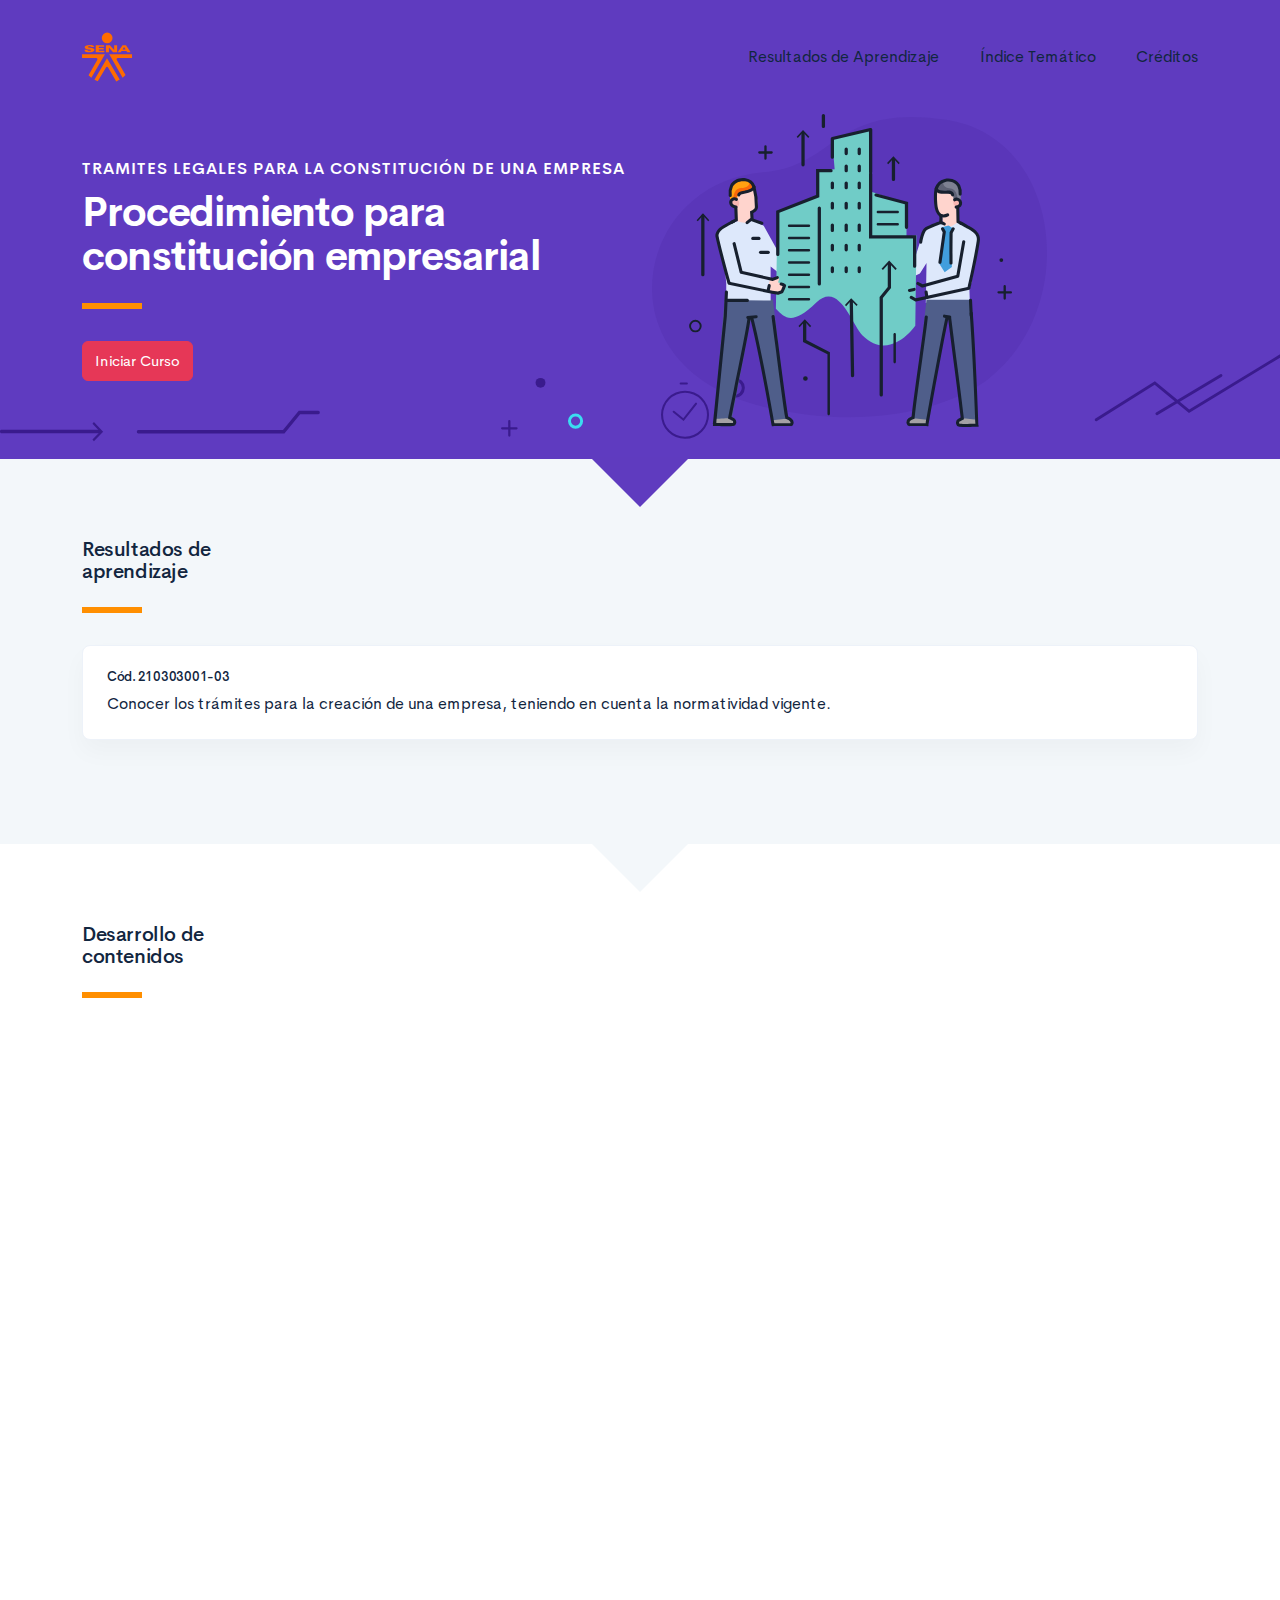
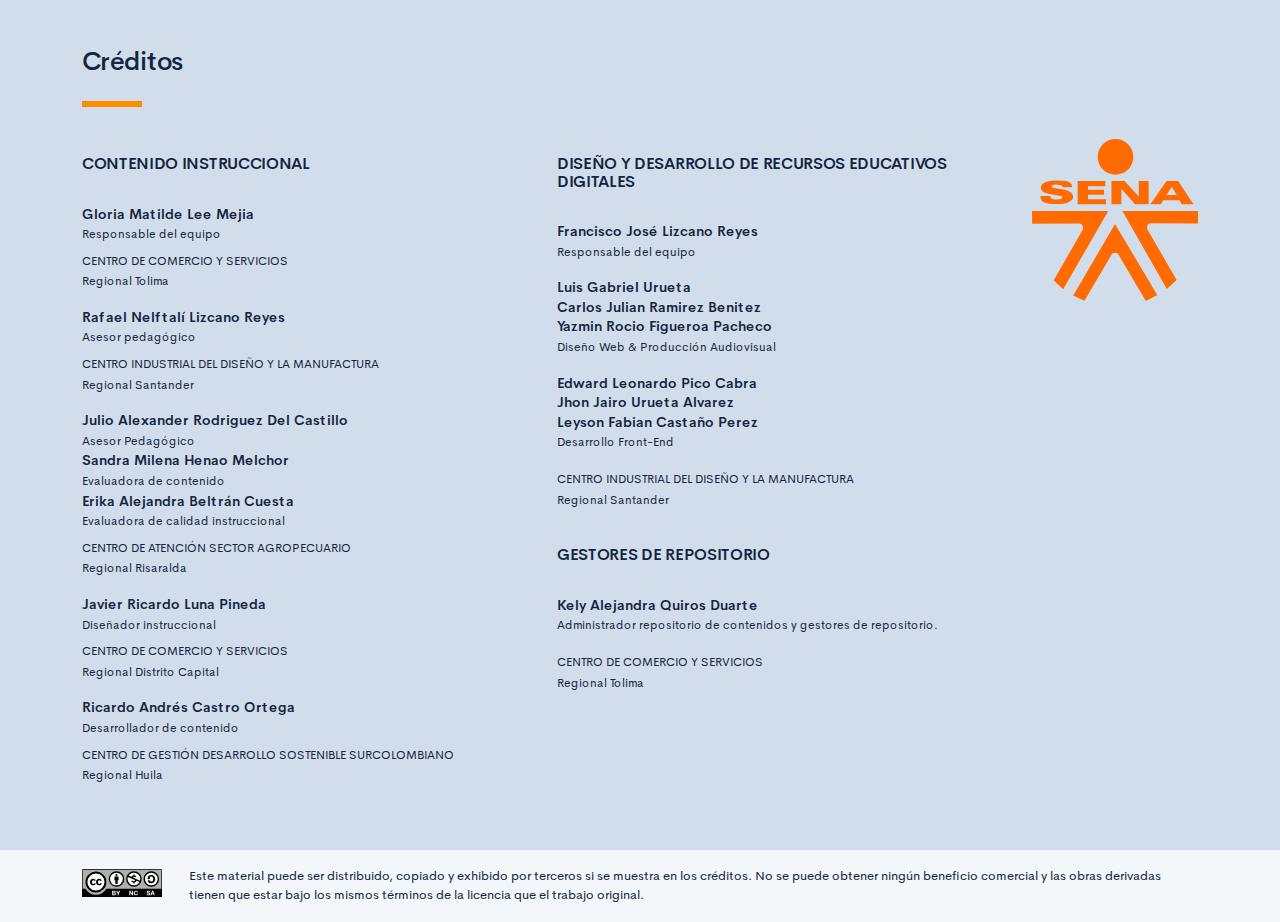
==== commit bbcec62f: "Correcciones 2" ====
--- a/public/index.html
+++ b/public/index.html
@@ -134,18 +134,19 @@
                         <p class="footer-texto"><span class="text-small text-uppercase">CENTRO DE COMERCIO Y SERVICIOS</span><br /><span class="text-small">Regional Tolima</span></p>
                         <p class="footer-texto mb-2"><strong>Rafael Nelftalí Lizcano Reyes</strong><br /> <span class="text-small">Asesor pedagógico<br /></span></p>
                         <p class="footer-texto"><span class="text-small text-uppercase">CENTRO INDUSTRIAL DEL DISEÑO Y LA MANUFACTURA </span><br /><span class="text-small">Regional Santander </span></p>
-                        <p class="footer-texto mb-2"><strong>Julio Alexander Rodriguez Del Castillo</strong><br /><span class="text-small">Asesor Pedagógico<br /></span><strong>Lina Marcela Cardona Orozco</strong><br /> <span class="text-small">Evaluadora de contenido<br /></span><strong>Erika Alejandra Beltrán Cuesta</strong><br /> <span class="text-small">Evaluadora de calidad instruccional<br /></span></p>
+                        <p class="footer-texto mb-2"><strong>Julio Alexander Rodriguez Del Castillo</strong><br /><span class="text-small">Asesor Pedagógico<br /></span><strong>Sandra Milena Henao Melchor</strong><br /> <span class="text-small">Evaluadora de contenido<br /></span><strong>Erika Alejandra Beltrán Cuesta</strong><br /> <span class="text-small">Evaluadora de calidad instruccional<br /></span></p>
                         <p class="footer-texto"><span class="text-small text-uppercase">CENTRO DE ATENCIÓN SECTOR AGROPECUARIO</span><br /><span class="text-small">Regional Risaralda</span></p>
-                        <p class="footer-texto mb-2"><strong>Nidia Karolina González Carantón</strong><br /> <span class="text-small">Gestora de Curso<br /></span></p>
+                        <p class="footer-texto mb-2"><strong>Javier Ricardo Luna Pineda</strong><br /> <span class="text-small">Diseñador instruccional<br /></span></p>
                         <p class="footer-texto"><span class="text-small text-uppercase">CENTRO DE COMERCIO Y SERVICIOS</span><br /><span class="text-small">Regional Distrito Capital</span></p>
+                        <p class="footer-texto mb-2"><strong>Ricardo Andrés Castro Ortega</strong><br /> <span class="text-small">Desarrollador de contenido<br /></span></p>
+                        <p class="footer-texto"><span class="text-small text-uppercase">Centro de Gestión Desarrollo Sostenible Surcolombiano</span><br /><span class="text-small">Regional Huila </span></p>
                     </div>
                     <div class="col-12 col-md-5">
                         <h3 class="footer-subtitulo">Diseño y desarrollo de recursos educativos digitales</h3>
                         <p class="footer-texto"><strong>Francisco José Lizcano Reyes </strong><br /> <span class="text-small">Responsable del equipo<br /></span></p>
                         <p class="footer-texto"><strong>Luis Gabriel Urueta</strong><br />
-                            <strong>Nelson Iván Vera Briceño</strong><br />
-                            <strong>Eulises Orduz Amezquita</strong><br />
-                            <strong>Ernesto Navarro Jaimes</strong><br /> <span class="text-small">Diseño Web & Producción Audiovisual<br /></span></p>
+                            <strong>Carlos Julian Ramirez Benitez </strong><br />
+                            <strong>Yazmin Rocio Figueroa Pacheco</strong><br /> <span class="text-small">Diseño Web & Producción Audiovisual<br /></span></p>
                         <p class="footer-texto"><strong>Edward Leonardo Pico Cabra</strong><br />
                             <strong>Jhon Jairo Urueta Alvarez</strong><br />
                             <strong>Leyson Fabian Castaño Perez</strong><br /> <span class="text-small">Desarrollo Front-End<br /></span></p>
--- a/public/assets/css/main.css
+++ b/public/assets/css/main.css
@@ -3,6 +3,6 @@
  * Copyright 2011-2019 The Bootstrap Authors
  * Copyright 2011-2019 Twitter, Inc.
  * Licensed under MIT (https://github.com/twbs/bootstrap/blob/master/LICENSE)
- */:root{--blue: #2C7BE5;--indigo: #727cf5;--purple: #6b5eae;--pink: #ff679b;--red: #E63757;--orange: #fd7e14;--yellow: #F6C343;--green: #00D97E;--teal: #02a8b5;--cyan: #39afd1;--white: #fff;--gray: #95AAC9;--gray-dark: #3B506C;--primary: #12263F;--secondary: #6E84A3;--success: #00A99A;--info: #39afd1;--warning: #ff8f00;--danger: #E63757;--light: #EDF2F9;--dark: #000;--white: #fff;--breakpoint-xs: 0;--breakpoint-sm: 576px;--breakpoint-md: 768px;--breakpoint-lg: 992px;--breakpoint-xl: 1200px;--font-family-sans-serif: "Cerebri Sans", sans-serif;--font-family-monospace: "Courier New", monospace}*,*::before,*::after{box-sizing:border-box}html{font-family:sans-serif;line-height:1.15;-webkit-text-size-adjust:100%;-webkit-tap-highlight-color:rgba(0,0,0,0)}article,aside,figcaption,figure,footer,header,hgroup,main,nav,section{display:block}body{margin:0;font-family:"Cerebri Sans",sans-serif;font-size:.9375rem;font-weight:400;line-height:1.5;color:#12263F;text-align:left;background-color:#F3F7FA}[tabindex="-1"]:focus:not(:focus-visible){outline:0 !important}hr{box-sizing:content-box;height:0;overflow:visible}h1,h2,h3,h4,h5,h6{margin-top:0;margin-bottom:1.125rem}p{margin-top:0;margin-bottom:1rem}abbr[title],abbr[data-original-title]{text-decoration:underline;text-decoration:underline dotted;cursor:help;border-bottom:0;text-decoration-skip-ink:none}address{margin-bottom:1rem;font-style:normal;line-height:inherit}ol,ul,dl{margin-top:0;margin-bottom:1rem}ol ol,ul ul,ol ul,ul ol{margin-bottom:0}dt{font-weight:600}dd{margin-bottom:.5rem;margin-left:0}blockquote{margin:0 0 1rem}b,strong{font-weight:bolder}small{font-size:80%}sub,sup{position:relative;font-size:75%;line-height:0;vertical-align:baseline}sub{bottom:-.25em}sup{top:-.5em}a{color:#2C7BE5;text-decoration:none;background-color:transparent}a:hover{color:#104082;text-decoration:none}a:not([href]){color:inherit;text-decoration:none}a:not([href]):hover{color:inherit;text-decoration:none}pre,code,kbd,samp{font-family:"Courier New",monospace;font-size:1em}pre{margin-top:0;margin-bottom:1rem;overflow:auto}figure{margin:0 0 1rem}img{vertical-align:middle;border-style:none}svg{overflow:hidden;vertical-align:middle}table{border-collapse:collapse}caption{padding-top:1rem;padding-bottom:1rem;color:#95AAC9;text-align:left;caption-side:bottom}th{text-align:inherit}label{display:inline-block;margin-bottom:.5rem}button{border-radius:0}button:focus{outline:1px dotted;outline:5px auto -webkit-focus-ring-color}input,button,select,optgroup,textarea{margin:0;font-family:inherit;font-size:inherit;line-height:inherit}button,input{overflow:visible}button,select{text-transform:none}select{word-wrap:normal}button,[type="button"],[type="reset"],[type="submit"]{-webkit-appearance:button}button:not(:disabled),[type="button"]:not(:disabled),[type="reset"]:not(:disabled),[type="submit"]:not(:disabled){cursor:pointer}button::-moz-focus-inner,[type="button"]::-moz-focus-inner,[type="reset"]::-moz-focus-inner,[type="submit"]::-moz-focus-inner{padding:0;border-style:none}input[type="radio"],input[type="checkbox"]{box-sizing:border-box;padding:0}input[type="date"],input[type="time"],input[type="datetime-local"],input[type="month"]{-webkit-appearance:listbox}textarea{overflow:auto;resize:vertical}fieldset{min-width:0;padding:0;margin:0;border:0}legend{display:block;width:100%;max-width:100%;padding:0;margin-bottom:.5rem;font-size:1.5rem;line-height:inherit;color:inherit;white-space:normal}progress{vertical-align:baseline}[type="number"]::-webkit-inner-spin-button,[type="number"]::-webkit-outer-spin-button{height:auto}[type="search"]{outline-offset:-2px;-webkit-appearance:none}[type="search"]::-webkit-search-decoration{-webkit-appearance:none}::-webkit-file-upload-button{font:inherit;-webkit-appearance:button}output{display:inline-block}summary{display:list-item;cursor:pointer}template{display:none}[hidden]{display:none !important}h1,h2,h3,h4,h5,h6,.h1,.h2,.h3,.h4,.h5,.h6{margin-bottom:1.125rem;font-weight:500;line-height:1.1}h1,.h1{font-size:1.625rem}h2,.h2{font-size:1.25rem}h3,.h3{font-size:1.0625rem}h4,.h4{font-size:.9375rem}h5,.h5{font-size:.8125rem}h6,.h6{font-size:.625rem}.lead{font-size:1.17188rem;font-weight:300}.display-1{font-size:4rem;font-weight:600;line-height:1.1}.display-2{font-size:3.25rem;font-weight:600;line-height:1.1}.display-3{font-size:2.625rem;font-weight:600;line-height:1.1}.display-4{font-size:2rem;font-weight:600;line-height:1.1}hr{margin-top:1rem;margin-bottom:1rem;border:0;border-top:1px solid #E3EBF6}small,.small{font-size:.8125rem;font-weight:400}mark,.mark{padding:.2em;background-color:#fcf8e3}.list-unstyled{padding-left:0;list-style:none}.list-inline{padding-left:0;list-style:none}.list-inline-item{display:inline-block}.list-inline-item:not(:last-child){margin-right:6px}.initialism{font-size:90%;text-transform:uppercase}.blockquote{margin-bottom:1.5rem;font-size:1.17188rem}.blockquote-footer{display:block;font-size:.8125rem;color:#95AAC9}.blockquote-footer::before{content:"\2014\00A0"}.img-fluid{max-width:100%;height:auto}.img-thumbnail{padding:.25rem;background-color:#F3F7FA;border:1px solid #E3EBF6;border-radius:.375rem;max-width:100%;height:auto}.figure{display:inline-block}.figure-img{margin-bottom:.75rem;line-height:1}.figure-caption{font-size:.8125rem;color:#95AAC9}code{font-size:87.5%;color:#2C7BE5;word-wrap:break-word}a>code{color:inherit}kbd{padding:.2rem .4rem;font-size:87.5%;color:#fff;background-color:#283E59;border-radius:.25rem}kbd kbd{padding:0;font-size:100%;font-weight:600}pre{display:block;font-size:87.5%;color:#283E59}pre code{font-size:inherit;color:inherit;word-break:normal}.pre-scrollable{max-height:340px;overflow-y:scroll}.container{width:100%;padding-right:12px;padding-left:12px;margin-right:auto;margin-left:auto}@media (min-width: 576px){.container{max-width:540px}}@media (min-width: 768px){.container{max-width:720px}}@media (min-width: 992px){.container{max-width:960px}}@media (min-width: 1200px){.container{max-width:1140px}}.container-fluid,.container-sm,.container-md,.container-lg,.container-xl{width:100%;padding-right:12px;padding-left:12px;margin-right:auto;margin-left:auto}@media (min-width: 576px){.container,.container-sm{max-width:540px}}@media (min-width: 768px){.container,.container-sm,.container-md{max-width:720px}}@media (min-width: 992px){.container,.container-sm,.container-md,.container-lg{max-width:960px}}@media (min-width: 1200px){.container,.container-sm,.container-md,.container-lg,.container-xl{max-width:1140px}}.row{display:flex;flex-wrap:wrap;margin-right:-12px;margin-left:-12px}.no-gutters{margin-right:0;margin-left:0}.no-gutters>.col,.no-gutters>[class*="col-"]{padding-right:0;padding-left:0}.col-1,.col-2,.col-3,.col-4,.col-5,.col-6,.col-7,.col-8,.col-9,.col-10,.col-11,.col-12,.col,.col-auto,.col-sm-1,.col-sm-2,.col-sm-3,.col-sm-4,.col-sm-5,.col-sm-6,.col-sm-7,.col-sm-8,.col-sm-9,.col-sm-10,.col-sm-11,.col-sm-12,.col-sm,.col-sm-auto,.col-md-1,.col-md-2,.col-md-3,.col-md-4,.col-md-5,.col-md-6,.col-md-7,.col-md-8,.col-md-9,.col-md-10,.col-md-11,.col-md-12,.col-md,.col-md-auto,.col-lg-1,.col-lg-2,.col-lg-3,.col-lg-4,.col-lg-5,.col-lg-6,.col-lg-7,.col-lg-8,.col-lg-9,.col-lg-10,.col-lg-11,.col-lg-12,.col-lg,.col-lg-auto,.col-xl-1,.col-xl-2,.col-xl-3,.col-xl-4,.col-xl-5,.col-xl-6,.col-xl-7,.col-xl-8,.col-xl-9,.col-xl-10,.col-xl-11,.col-xl-12,.col-xl,.col-xl-auto{position:relative;width:100%;padding-right:12px;padding-left:12px}.col{flex-basis:0;flex-grow:1;max-width:100%}.row-cols-1>*{flex:0 0 100%;max-width:100%}.row-cols-2>*{flex:0 0 50%;max-width:50%}.row-cols-3>*{flex:0 0 33.33333%;max-width:33.33333%}.row-cols-4>*{flex:0 0 25%;max-width:25%}.row-cols-5>*{flex:0 0 20%;max-width:20%}.row-cols-6>*{flex:0 0 16.66667%;max-width:16.66667%}.col-auto{flex:0 0 auto;width:auto;max-width:100%}.col-1{flex:0 0 8.33333%;max-width:8.33333%}.col-2{flex:0 0 16.66667%;max-width:16.66667%}.col-3{flex:0 0 25%;max-width:25%}.col-4{flex:0 0 33.33333%;max-width:33.33333%}.col-5{flex:0 0 41.66667%;max-width:41.66667%}.col-6{flex:0 0 50%;max-width:50%}.col-7{flex:0 0 58.33333%;max-width:58.33333%}.col-8{flex:0 0 66.66667%;max-width:66.66667%}.col-9{flex:0 0 75%;max-width:75%}.col-10{flex:0 0 83.33333%;max-width:83.33333%}.col-11{flex:0 0 91.66667%;max-width:91.66667%}.col-12{flex:0 0 100%;max-width:100%}.order-first{order:-1}.order-last{order:13}.order-0{order:0}.order-1{order:1}.order-2{order:2}.order-3{order:3}.order-4{order:4}.order-5{order:5}.order-6{order:6}.order-7{order:7}.order-8{order:8}.order-9{order:9}.order-10{order:10}.order-11{order:11}.order-12{order:12}.offset-1{margin-left:8.33333%}.offset-2{margin-left:16.66667%}.offset-3{margin-left:25%}.offset-4{margin-left:33.33333%}.offset-5{margin-left:41.66667%}.offset-6{margin-left:50%}.offset-7{margin-left:58.33333%}.offset-8{margin-left:66.66667%}.offset-9{margin-left:75%}.offset-10{margin-left:83.33333%}.offset-11{margin-left:91.66667%}@media (min-width: 576px){.col-sm{flex-basis:0;flex-grow:1;max-width:100%}.row-cols-sm-1>*{flex:0 0 100%;max-width:100%}.row-cols-sm-2>*{flex:0 0 50%;max-width:50%}.row-cols-sm-3>*{flex:0 0 33.33333%;max-width:33.33333%}.row-cols-sm-4>*{flex:0 0 25%;max-width:25%}.row-cols-sm-5>*{flex:0 0 20%;max-width:20%}.row-cols-sm-6>*{flex:0 0 16.66667%;max-width:16.66667%}.col-sm-auto{flex:0 0 auto;width:auto;max-width:100%}.col-sm-1{flex:0 0 8.33333%;max-width:8.33333%}.col-sm-2{flex:0 0 16.66667%;max-width:16.66667%}.col-sm-3{flex:0 0 25%;max-width:25%}.col-sm-4{flex:0 0 33.33333%;max-width:33.33333%}.col-sm-5{flex:0 0 41.66667%;max-width:41.66667%}.col-sm-6{flex:0 0 50%;max-width:50%}.col-sm-7{flex:0 0 58.33333%;max-width:58.33333%}.col-sm-8{flex:0 0 66.66667%;max-width:66.66667%}.col-sm-9{flex:0 0 75%;max-width:75%}.col-sm-10{flex:0 0 83.33333%;max-width:83.33333%}.col-sm-11{flex:0 0 91.66667%;max-width:91.66667%}.col-sm-12{flex:0 0 100%;max-width:100%}.order-sm-first{order:-1}.order-sm-last{order:13}.order-sm-0{order:0}.order-sm-1{order:1}.order-sm-2{order:2}.order-sm-3{order:3}.order-sm-4{order:4}.order-sm-5{order:5}.order-sm-6{order:6}.order-sm-7{order:7}.order-sm-8{order:8}.order-sm-9{order:9}.order-sm-10{order:10}.order-sm-11{order:11}.order-sm-12{order:12}.offset-sm-0{margin-left:0}.offset-sm-1{margin-left:8.33333%}.offset-sm-2{margin-left:16.66667%}.offset-sm-3{margin-left:25%}.offset-sm-4{margin-left:33.33333%}.offset-sm-5{margin-left:41.66667%}.offset-sm-6{margin-left:50%}.offset-sm-7{margin-left:58.33333%}.offset-sm-8{margin-left:66.66667%}.offset-sm-9{margin-left:75%}.offset-sm-10{margin-left:83.33333%}.offset-sm-11{margin-left:91.66667%}}@media (min-width: 768px){.col-md{flex-basis:0;flex-grow:1;max-width:100%}.row-cols-md-1>*{flex:0 0 100%;max-width:100%}.row-cols-md-2>*{flex:0 0 50%;max-width:50%}.row-cols-md-3>*{flex:0 0 33.33333%;max-width:33.33333%}.row-cols-md-4>*{flex:0 0 25%;max-width:25%}.row-cols-md-5>*{flex:0 0 20%;max-width:20%}.row-cols-md-6>*{flex:0 0 16.66667%;max-width:16.66667%}.col-md-auto{flex:0 0 auto;width:auto;max-width:100%}.col-md-1{flex:0 0 8.33333%;max-width:8.33333%}.col-md-2{flex:0 0 16.66667%;max-width:16.66667%}.col-md-3{flex:0 0 25%;max-width:25%}.col-md-4{flex:0 0 33.33333%;max-width:33.33333%}.col-md-5{flex:0 0 41.66667%;max-width:41.66667%}.col-md-6{flex:0 0 50%;max-width:50%}.col-md-7{flex:0 0 58.33333%;max-width:58.33333%}.col-md-8{flex:0 0 66.66667%;max-width:66.66667%}.col-md-9{flex:0 0 75%;max-width:75%}.col-md-10{flex:0 0 83.33333%;max-width:83.33333%}.col-md-11{flex:0 0 91.66667%;max-width:91.66667%}.col-md-12{flex:0 0 100%;max-width:100%}.order-md-first{order:-1}.order-md-last{order:13}.order-md-0{order:0}.order-md-1{order:1}.order-md-2{order:2}.order-md-3{order:3}.order-md-4{order:4}.order-md-5{order:5}.order-md-6{order:6}.order-md-7{order:7}.order-md-8{order:8}.order-md-9{order:9}.order-md-10{order:10}.order-md-11{order:11}.order-md-12{order:12}.offset-md-0{margin-left:0}.offset-md-1{margin-left:8.33333%}.offset-md-2{margin-left:16.66667%}.offset-md-3{margin-left:25%}.offset-md-4{margin-left:33.33333%}.offset-md-5{margin-left:41.66667%}.offset-md-6{margin-left:50%}.offset-md-7{margin-left:58.33333%}.offset-md-8{margin-left:66.66667%}.offset-md-9{margin-left:75%}.offset-md-10{margin-left:83.33333%}.offset-md-11{margin-left:91.66667%}}@media (min-width: 992px){.col-lg{flex-basis:0;flex-grow:1;max-width:100%}.row-cols-lg-1>*{flex:0 0 100%;max-width:100%}.row-cols-lg-2>*{flex:0 0 50%;max-width:50%}.row-cols-lg-3>*{flex:0 0 33.33333%;max-width:33.33333%}.row-cols-lg-4>*{flex:0 0 25%;max-width:25%}.row-cols-lg-5>*{flex:0 0 20%;max-width:20%}.row-cols-lg-6>*{flex:0 0 16.66667%;max-width:16.66667%}.col-lg-auto{flex:0 0 auto;width:auto;max-width:100%}.col-lg-1{flex:0 0 8.33333%;max-width:8.33333%}.col-lg-2{flex:0 0 16.66667%;max-width:16.66667%}.col-lg-3{flex:0 0 25%;max-width:25%}.col-lg-4{flex:0 0 33.33333%;max-width:33.33333%}.col-lg-5{flex:0 0 41.66667%;max-width:41.66667%}.col-lg-6{flex:0 0 50%;max-width:50%}.col-lg-7{flex:0 0 58.33333%;max-width:58.33333%}.col-lg-8{flex:0 0 66.66667%;max-width:66.66667%}.col-lg-9{flex:0 0 75%;max-width:75%}.col-lg-10{flex:0 0 83.33333%;max-width:83.33333%}.col-lg-11{flex:0 0 91.66667%;max-width:91.66667%}.col-lg-12{flex:0 0 100%;max-width:100%}.order-lg-first{order:-1}.order-lg-last{order:13}.order-lg-0{order:0}.order-lg-1{order:1}.order-lg-2{order:2}.order-lg-3{order:3}.order-lg-4{order:4}.order-lg-5{order:5}.order-lg-6{order:6}.order-lg-7{order:7}.order-lg-8{order:8}.order-lg-9{order:9}.order-lg-10{order:10}.order-lg-11{order:11}.order-lg-12{order:12}.offset-lg-0{margin-left:0}.offset-lg-1{margin-left:8.33333%}.offset-lg-2{margin-left:16.66667%}.offset-lg-3{margin-left:25%}.offset-lg-4{margin-left:33.33333%}.offset-lg-5{margin-left:41.66667%}.offset-lg-6{margin-left:50%}.offset-lg-7{margin-left:58.33333%}.offset-lg-8{margin-left:66.66667%}.offset-lg-9{margin-left:75%}.offset-lg-10{margin-left:83.33333%}.offset-lg-11{margin-left:91.66667%}}@media (min-width: 1200px){.col-xl{flex-basis:0;flex-grow:1;max-width:100%}.row-cols-xl-1>*{flex:0 0 100%;max-width:100%}.row-cols-xl-2>*{flex:0 0 50%;max-width:50%}.row-cols-xl-3>*{flex:0 0 33.33333%;max-width:33.33333%}.row-cols-xl-4>*{flex:0 0 25%;max-width:25%}.row-cols-xl-5>*{flex:0 0 20%;max-width:20%}.row-cols-xl-6>*{flex:0 0 16.66667%;max-width:16.66667%}.col-xl-auto{flex:0 0 auto;width:auto;max-width:100%}.col-xl-1{flex:0 0 8.33333%;max-width:8.33333%}.col-xl-2{flex:0 0 16.66667%;max-width:16.66667%}.col-xl-3{flex:0 0 25%;max-width:25%}.col-xl-4{flex:0 0 33.33333%;max-width:33.33333%}.col-xl-5{flex:0 0 41.66667%;max-width:41.66667%}.col-xl-6{flex:0 0 50%;max-width:50%}.col-xl-7{flex:0 0 58.33333%;max-width:58.33333%}.col-xl-8{flex:0 0 66.66667%;max-width:66.66667%}.col-xl-9{flex:0 0 75%;max-width:75%}.col-xl-10{flex:0 0 83.33333%;max-width:83.33333%}.col-xl-11{flex:0 0 91.66667%;max-width:91.66667%}.col-xl-12{flex:0 0 100%;max-width:100%}.order-xl-first{order:-1}.order-xl-last{order:13}.order-xl-0{order:0}.order-xl-1{order:1}.order-xl-2{order:2}.order-xl-3{order:3}.order-xl-4{order:4}.order-xl-5{order:5}.order-xl-6{order:6}.order-xl-7{order:7}.order-xl-8{order:8}.order-xl-9{order:9}.order-xl-10{order:10}.order-xl-11{order:11}.order-xl-12{order:12}.offset-xl-0{margin-left:0}.offset-xl-1{margin-left:8.33333%}.offset-xl-2{margin-left:16.66667%}.offset-xl-3{margin-left:25%}.offset-xl-4{margin-left:33.33333%}.offset-xl-5{margin-left:41.66667%}.offset-xl-6{margin-left:50%}.offset-xl-7{margin-left:58.33333%}.offset-xl-8{margin-left:66.66667%}.offset-xl-9{margin-left:75%}.offset-xl-10{margin-left:83.33333%}.offset-xl-11{margin-left:91.66667%}}.table{width:100%;margin-bottom:1.5rem;color:#12263F}.table th,.table td{padding:1rem;vertical-align:top;border-top:1px solid #EDF2F9}.table thead th{vertical-align:bottom;border-bottom:2px solid #EDF2F9}.table tbody+tbody{border-top:2px solid #EDF2F9}.table-sm th,.table-sm td{padding:1rem}.table-bordered{border:1px solid #EDF2F9}.table-bordered th,.table-bordered td{border:1px solid #EDF2F9}.table-bordered thead th,.table-bordered thead td{border-bottom-width:2px}.table-borderless th,.table-borderless td,.table-borderless thead th,.table-borderless tbody+tbody{border:0}.table-striped tbody tr:nth-of-type(even){background-color:#F9FBFD}.table-hover tbody tr:hover{color:#12263F;background-color:#F9FBFD}.table-primary,.table-primary>th,.table-primary>td{background-color:#bdc2c9}.table-primary th,.table-primary td,.table-primary thead th,.table-primary tbody+tbody{border-color:#848e9b}.table-hover .table-primary:hover{background-color:#afb5be}.table-hover .table-primary:hover>td,.table-hover .table-primary:hover>th{background-color:#afb5be}.table-secondary,.table-secondary>th,.table-secondary>td{background-color:#d6dde5}.table-secondary th,.table-secondary td,.table-secondary thead th,.table-secondary tbody+tbody{border-color:#b4bfcf}.table-hover .table-secondary:hover{background-color:#c6d0db}.table-hover .table-secondary:hover>td,.table-hover .table-secondary:hover>th{background-color:#c6d0db}.table-success,.table-success>th,.table-success>td{background-color:#b8e7e3}.table-success th,.table-success td,.table-success thead th,.table-success tbody+tbody{border-color:#7ad2ca}.table-hover .table-success:hover{background-color:#a5e1db}.table-hover .table-success:hover>td,.table-hover .table-success:hover>th{background-color:#a5e1db}.table-info,.table-info>th,.table-info>td{background-color:#c8e9f2}.table-info th,.table-info td,.table-info thead th,.table-info tbody+tbody{border-color:#98d5e7}.table-hover .table-info:hover{background-color:#b3e1ed}.table-hover .table-info:hover>td,.table-hover .table-info:hover>th{background-color:#b3e1ed}.table-warning,.table-warning>th,.table-warning>td{background-color:#ffe0b8}.table-warning th,.table-warning td,.table-warning thead th,.table-warning tbody+tbody{border-color:#ffc57a}.table-hover .table-warning:hover{background-color:#ffd59f}.table-hover .table-warning:hover>td,.table-hover .table-warning:hover>th{background-color:#ffd59f}.table-danger,.table-danger>th,.table-danger>td{background-color:#f8c7d0}.table-danger th,.table-danger td,.table-danger thead th,.table-danger tbody+tbody{border-color:#f297a8}.table-hover .table-danger:hover{background-color:#f5b0bd}.table-hover .table-danger:hover>td,.table-hover .table-danger:hover>th{background-color:#f5b0bd}.table-light,.table-light>th,.table-light>td{background-color:#fafbfd}.table-light th,.table-light td,.table-light thead th,.table-light tbody+tbody{border-color:#f6f8fc}.table-hover .table-light:hover{background-color:#e8ecf6}.table-hover .table-light:hover>td,.table-hover .table-light:hover>th{background-color:#e8ecf6}.table-dark,.table-dark>th,.table-dark>td{background-color:#b8b8b8}.table-dark th,.table-dark td,.table-dark thead th,.table-dark tbody+tbody{border-color:#7a7a7a}.table-hover .table-dark:hover{background-color:#ababab}.table-hover .table-dark:hover>td,.table-hover .table-dark:hover>th{background-color:#ababab}.table-white,.table-white>th,.table-white>td{background-color:#fff}.table-white th,.table-white td,.table-white thead th,.table-white tbody+tbody{border-color:#fff}.table-hover .table-white:hover{background-color:#f2f2f2}.table-hover .table-white:hover>td,.table-hover .table-white:hover>th{background-color:#f2f2f2}.table-active,.table-active>th,.table-active>td{background-color:#F9FBFD}.table-hover .table-active:hover{background-color:#e6eef7}.table-hover .table-active:hover>td,.table-hover .table-active:hover>th{background-color:#e6eef7}.table .thead-dark th{color:#fff;background-color:#3B506C;border-color:#496285}.table .thead-light th{color:#95AAC9;background-color:#F9FBFD;border-color:#EDF2F9}.table-dark{color:#fff;background-color:#3B506C}.table-dark th,.table-dark td,.table-dark thead th{border-color:#496285}.table-dark.table-bordered{border:0}.table-dark.table-striped tbody tr:nth-of-type(even){background-color:rgba(255,255,255,0.05)}.table-dark.table-hover tbody tr:hover{color:#fff;background-color:rgba(255,255,255,0.075)}@media (max-width: 575.98px){.table-responsive-sm{display:block;width:100%;overflow-x:auto;-webkit-overflow-scrolling:touch}.table-responsive-sm>.table-bordered{border:0}}@media (max-width: 767.98px){.table-responsive-md{display:block;width:100%;overflow-x:auto;-webkit-overflow-scrolling:touch}.table-responsive-md>.table-bordered{border:0}}@media (max-width: 991.98px){.table-responsive-lg{display:block;width:100%;overflow-x:auto;-webkit-overflow-scrolling:touch}.table-responsive-lg>.table-bordered{border:0}}@media (max-width: 1199.98px){.table-responsive-xl{display:block;width:100%;overflow-x:auto;-webkit-overflow-scrolling:touch}.table-responsive-xl>.table-bordered{border:0}}.table-responsive{display:block;width:100%;overflow-x:auto;-webkit-overflow-scrolling:touch}.table-responsive>.table-bordered{border:0}.form-control{display:block;width:100%;height:calc(1.5em + 1rem + 2px);padding:.5rem .75rem;font-size:.9375rem;font-weight:400;line-height:1.5;color:#12263F;background-color:#fff;background-clip:padding-box;border:1px solid #D2DDEC;border-radius:.375rem;transition:border-color 0.15s ease-in-out,box-shadow 0.15s ease-in-out}@media (prefers-reduced-motion: reduce){.form-control{transition:none}}.form-control::-ms-expand{background-color:transparent;border:0}.form-control:-moz-focusring{color:transparent;text-shadow:0 0 0 #12263F}.form-control:focus{color:#12263F;background-color:#fff;border-color:#12263F;outline:0;box-shadow:rgba(0,0,0,0)}.form-control::placeholder{color:#B1C2D9;opacity:1}.form-control:disabled,.form-control[readonly]{background-color:#fff;opacity:1}select.form-control:focus::-ms-value{color:#12263F;background-color:#fff}.form-control-file,.form-control-range{display:block;width:100%}.col-form-label{padding-top:calc(.5rem + 1px);padding-bottom:calc(.5rem + 1px);margin-bottom:0;font-size:inherit;line-height:1.5}.col-form-label-lg{padding-top:calc(.75rem + 1px);padding-bottom:calc(.75rem + 1px);font-size:.9375rem;line-height:1.5}.col-form-label-sm{padding-top:calc(.125rem + 1px);padding-bottom:calc(.125rem + 1px);font-size:.8125rem;line-height:1.75}.form-control-plaintext{display:block;width:100%;padding:.5rem 0;margin-bottom:0;font-size:.9375rem;line-height:1.5;color:#12263F;background-color:transparent;border:solid transparent;border-width:1px 0}.form-control-plaintext.form-control-sm,.form-control-plaintext.form-control-lg{padding-right:0;padding-left:0}.form-control-sm{height:calc(1.75em + .25rem + 2px);padding:.125rem .5rem;font-size:.8125rem;line-height:1.75;border-radius:.25rem}.form-control-lg{height:calc(1.5em + 1.5rem + 2px);padding:.75rem 1.25rem;font-size:.9375rem;line-height:1.5;border-radius:.5rem}select.form-control[size],select.form-control[multiple]{height:auto}textarea.form-control{height:auto}.form-group{margin-bottom:1.375rem}.form-text{display:block;margin-top:.25rem}.form-row{display:flex;flex-wrap:wrap;margin-right:-5px;margin-left:-5px}.form-row>.col,.form-row>[class*="col-"]{padding-right:5px;padding-left:5px}.form-check{position:relative;display:block;padding-left:1.25rem}.form-check-input{position:absolute;margin-top:.3rem;margin-left:-1.25rem}.form-check-input[disabled] ~ .form-check-label,.form-check-input:disabled ~ .form-check-label{color:#95AAC9}.form-check-label{margin-bottom:0}.form-check-inline{display:inline-flex;align-items:center;padding-left:0;margin-right:.75rem}.form-check-inline .form-check-input{position:static;margin-top:0;margin-right:.3125rem;margin-left:0}.valid-feedback{display:none;width:100%;margin-top:.25rem;font-size:.8125rem;color:#00A99A}.valid-tooltip{position:absolute;top:100%;z-index:5;display:none;max-width:100%;padding:.25rem .5rem;margin-top:.1rem;font-size:.8125rem;line-height:1.5;color:#fff;background-color:#00a99a;border-radius:.375rem}.was-validated :valid ~ .valid-feedback,.was-validated :valid ~ .valid-tooltip,.is-valid ~ .valid-feedback,.is-valid ~ .valid-tooltip{display:block}.was-validated .form-control:valid,.form-control.is-valid{border-color:#00A99A}.was-validated .form-control:valid:focus,.form-control.is-valid:focus{border-color:#00A99A;box-shadow:0 0 0 .15rem rgba(0,169,154,0.25)}.was-validated .custom-select:valid,.custom-select.is-valid{border-color:#00A99A}.was-validated .custom-select:valid:focus,.custom-select.is-valid:focus{border-color:#00A99A;box-shadow:0 0 0 .15rem rgba(0,169,154,0.25)}.was-validated .form-check-input:valid ~ .form-check-label,.form-check-input.is-valid ~ .form-check-label{color:#00A99A}.was-validated .form-check-input:valid ~ .valid-feedback,.was-validated .form-check-input:valid ~ .valid-tooltip,.form-check-input.is-valid ~ .valid-feedback,.form-check-input.is-valid ~ .valid-tooltip{display:block}.was-validated .custom-control-input:valid ~ .custom-control-label,.custom-control-input.is-valid ~ .custom-control-label{color:#00A99A}.was-validated .custom-control-input:valid ~ .custom-control-label::before,.custom-control-input.is-valid ~ .custom-control-label::before{border-color:#00A99A}.was-validated .custom-control-input:valid:checked ~ .custom-control-label::before,.custom-control-input.is-valid:checked ~ .custom-control-label::before{border-color:#00dcc8;background-color:#00dcc8}.was-validated .custom-control-input:valid:focus ~ .custom-control-label::before,.custom-control-input.is-valid:focus ~ .custom-control-label::before{box-shadow:0 0 0 .15rem rgba(0,169,154,0.25)}.was-validated .custom-control-input:valid:focus:not(:checked) ~ .custom-control-label::before,.custom-control-input.is-valid:focus:not(:checked) ~ .custom-control-label::before{border-color:#00A99A}.was-validated .custom-file-input:valid ~ .custom-file-label,.custom-file-input.is-valid ~ .custom-file-label{border-color:#00A99A}.was-validated .custom-file-input:valid:focus ~ .custom-file-label,.custom-file-input.is-valid:focus ~ .custom-file-label{border-color:#00A99A;box-shadow:0 0 0 .15rem rgba(0,169,154,0.25)}.invalid-feedback{display:none;width:100%;margin-top:.25rem;font-size:.8125rem;color:#E63757}.invalid-tooltip{position:absolute;top:100%;z-index:5;display:none;max-width:100%;padding:.25rem .5rem;margin-top:.1rem;font-size:.8125rem;line-height:1.5;color:#fff;background-color:#e63757;border-radius:.375rem}.was-validated :invalid ~ .invalid-feedback,.was-validated :invalid ~ .invalid-tooltip,.is-invalid ~ .invalid-feedback,.is-invalid ~ .invalid-tooltip{display:block}.was-validated .form-control:invalid,.form-control.is-invalid{border-color:#E63757}.was-validated .form-control:invalid:focus,.form-control.is-invalid:focus{border-color:#E63757;box-shadow:0 0 0 .15rem rgba(230,55,87,0.25)}.was-validated .custom-select:invalid,.custom-select.is-invalid{border-color:#E63757}.was-validated .custom-select:invalid:focus,.custom-select.is-invalid:focus{border-color:#E63757;box-shadow:0 0 0 .15rem rgba(230,55,87,0.25)}.was-validated .form-check-input:invalid ~ .form-check-label,.form-check-input.is-invalid ~ .form-check-label{color:#E63757}.was-validated .form-check-input:invalid ~ .invalid-feedback,.was-validated .form-check-input:invalid ~ .invalid-tooltip,.form-check-input.is-invalid ~ .invalid-feedback,.form-check-input.is-invalid ~ .invalid-tooltip{display:block}.was-validated .custom-control-input:invalid ~ .custom-control-label,.custom-control-input.is-invalid ~ .custom-control-label{color:#E63757}.was-validated .custom-control-input:invalid ~ .custom-control-label::before,.custom-control-input.is-invalid ~ .custom-control-label::before{border-color:#E63757}.was-validated .custom-control-input:invalid:checked ~ .custom-control-label::before,.custom-control-input.is-invalid:checked ~ .custom-control-label::before{border-color:#ec647d;background-color:#ec647d}.was-validated .custom-control-input:invalid:focus ~ .custom-control-label::before,.custom-control-input.is-invalid:focus ~ .custom-control-label::before{box-shadow:0 0 0 .15rem rgba(230,55,87,0.25)}.was-validated .custom-control-input:invalid:focus:not(:checked) ~ .custom-control-label::before,.custom-control-input.is-invalid:focus:not(:checked) ~ .custom-control-label::before{border-color:#E63757}.was-validated .custom-file-input:invalid ~ .custom-file-label,.custom-file-input.is-invalid ~ .custom-file-label{border-color:#E63757}.was-validated .custom-file-input:invalid:focus ~ .custom-file-label,.custom-file-input.is-invalid:focus ~ .custom-file-label{border-color:#E63757;box-shadow:0 0 0 .15rem rgba(230,55,87,0.25)}.form-inline{display:flex;flex-flow:row wrap;align-items:center}.form-inline .form-check{width:100%}@media (min-width: 576px){.form-inline label{display:flex;align-items:center;justify-content:center;margin-bottom:0}.form-inline .form-group{display:flex;flex:0 0 auto;flex-flow:row wrap;align-items:center;margin-bottom:0}.form-inline .form-control{display:inline-block;width:auto;vertical-align:middle}.form-inline .form-control-plaintext{display:inline-block}.form-inline .input-group,.form-inline .custom-select{width:auto}.form-inline .form-check{display:flex;align-items:center;justify-content:center;width:auto;padding-left:0}.form-inline .form-check-input{position:relative;flex-shrink:0;margin-top:0;margin-right:.25rem;margin-left:0}.form-inline .custom-control{align-items:center;justify-content:center}.form-inline .custom-control-label{margin-bottom:0}}.btn{display:inline-block;font-weight:400;color:#12263F;text-align:center;vertical-align:middle;cursor:pointer;user-select:none;background-color:transparent;border:1px solid transparent;padding:.5rem .75rem;font-size:.9375rem;line-height:1.5;border-radius:.375rem;transition:color 0.15s ease-in-out,background-color 0.15s ease-in-out,border-color 0.15s ease-in-out,box-shadow 0.15s ease-in-out}@media (prefers-reduced-motion: reduce){.btn{transition:none}}.btn:hover{color:#12263F;text-decoration:none}.btn:focus,.btn.focus{outline:0;box-shadow:0 0 0 .15rem rgba(18,38,63,0.25)}.btn.disabled,.btn:disabled{opacity:.65}a.btn.disabled,fieldset:disabled a.btn{pointer-events:none}.btn-primary{color:#fff;background-color:#12263F;border-color:#12263F}.btn-primary:hover{color:#fff;background-color:#0a1421;border-color:#070e17}.btn-primary:focus,.btn-primary.focus{color:#fff;background-color:#0a1421;border-color:#070e17;box-shadow:0 0 0 .15rem rgba(54,71,92,0.5)}.btn-primary.disabled,.btn-primary:disabled{color:#fff;background-color:#12263F;border-color:#12263F}.btn-primary:not(:disabled):not(.disabled):active,.btn-primary:not(:disabled):not(.disabled).active,.show>.btn-primary.dropdown-toggle{color:#fff;background-color:#070e17;border-color:#04080d}.btn-primary:not(:disabled):not(.disabled):active:focus,.btn-primary:not(:disabled):not(.disabled).active:focus,.show>.btn-primary.dropdown-toggle:focus{box-shadow:0 0 0 .15rem rgba(54,71,92,0.5)}.btn-secondary{color:#fff;background-color:#6E84A3;border-color:#6E84A3}.btn-secondary:hover{color:#fff;background-color:#5b7190;border-color:#566b88}.btn-secondary:focus,.btn-secondary.focus{color:#fff;background-color:#5b7190;border-color:#566b88;box-shadow:0 0 0 .15rem rgba(132,150,177,0.5)}.btn-secondary.disabled,.btn-secondary:disabled{color:#fff;background-color:#6E84A3;border-color:#6E84A3}.btn-secondary:not(:disabled):not(.disabled):active,.btn-secondary:not(:disabled):not(.disabled).active,.show>.btn-secondary.dropdown-toggle{color:#fff;background-color:#566b88;border-color:#516580}.btn-secondary:not(:disabled):not(.disabled):active:focus,.btn-secondary:not(:disabled):not(.disabled).active:focus,.show>.btn-secondary.dropdown-toggle:focus{box-shadow:0 0 0 .15rem rgba(132,150,177,0.5)}.btn-success{color:#fff;background-color:#00A99A;border-color:#00A99A}.btn-success:hover{color:#fff;background-color:#008377;border-color:#00766c}.btn-success:focus,.btn-success.focus{color:#fff;background-color:#008377;border-color:#00766c;box-shadow:0 0 0 .15rem rgba(38,182,169,0.5)}.btn-success.disabled,.btn-success:disabled{color:#fff;background-color:#00A99A;border-color:#00A99A}.btn-success:not(:disabled):not(.disabled):active,.btn-success:not(:disabled):not(.disabled).active,.show>.btn-success.dropdown-toggle{color:#fff;background-color:#00766c;border-color:#006960}.btn-success:not(:disabled):not(.disabled):active:focus,.btn-success:not(:disabled):not(.disabled).active:focus,.show>.btn-success.dropdown-toggle:focus{box-shadow:0 0 0 .15rem rgba(38,182,169,0.5)}.btn-info{color:#fff;background-color:#39afd1;border-color:#39afd1}.btn-info:hover{color:#fff;background-color:#2b99b9;border-color:#2991ae}.btn-info:focus,.btn-info.focus{color:#fff;background-color:#2b99b9;border-color:#2991ae;box-shadow:0 0 0 .15rem rgba(87,187,216,0.5)}.btn-info.disabled,.btn-info:disabled{color:#fff;background-color:#39afd1;border-color:#39afd1}.btn-info:not(:disabled):not(.disabled):active,.btn-info:not(:disabled):not(.disabled).active,.show>.btn-info.dropdown-toggle{color:#fff;background-color:#2991ae;border-color:#2688a4}.btn-info:not(:disabled):not(.disabled):active:focus,.btn-info:not(:disabled):not(.disabled).active:focus,.show>.btn-info.dropdown-toggle:focus{box-shadow:0 0 0 .15rem rgba(87,187,216,0.5)}.btn-warning{color:#283E59;background-color:#ff8f00;border-color:#ff8f00}.btn-warning:hover{color:#fff;background-color:#d97a00;border-color:#cc7200}.btn-warning:focus,.btn-warning.focus{color:#fff;background-color:#d97a00;border-color:#cc7200;box-shadow:0 0 0 .15rem rgba(223,131,13,0.5)}.btn-warning.disabled,.btn-warning:disabled{color:#283E59;background-color:#ff8f00;border-color:#ff8f00}.btn-warning:not(:disabled):not(.disabled):active,.btn-warning:not(:disabled):not(.disabled).active,.show>.btn-warning.dropdown-toggle{color:#fff;background-color:#cc7200;border-color:#bf6b00}.btn-warning:not(:disabled):not(.disabled):active:focus,.btn-warning:not(:disabled):not(.disabled).active:focus,.show>.btn-warning.dropdown-toggle:focus{box-shadow:0 0 0 .15rem rgba(223,131,13,0.5)}.btn-danger{color:#fff;background-color:#E63757;border-color:#E63757}.btn-danger:hover{color:#fff;background-color:#db1b3f;border-color:#d01a3b}.btn-danger:focus,.btn-danger.focus{color:#fff;background-color:#db1b3f;border-color:#d01a3b;box-shadow:0 0 0 .15rem rgba(234,85,112,0.5)}.btn-danger.disabled,.btn-danger:disabled{color:#fff;background-color:#E63757;border-color:#E63757}.btn-danger:not(:disabled):not(.disabled):active,.btn-danger:not(:disabled):not(.disabled).active,.show>.btn-danger.dropdown-toggle{color:#fff;background-color:#d01a3b;border-color:#c51938}.btn-danger:not(:disabled):not(.disabled):active:focus,.btn-danger:not(:disabled):not(.disabled).active:focus,.show>.btn-danger.dropdown-toggle:focus{box-shadow:0 0 0 .15rem rgba(234,85,112,0.5)}.btn-light{color:#283E59;background-color:#EDF2F9;border-color:#EDF2F9}.btn-light:hover{color:#283E59;background-color:#d0ddef;border-color:#c7d6ec}.btn-light:focus,.btn-light.focus{color:#283E59;background-color:#d0ddef;border-color:#c7d6ec;box-shadow:0 0 0 .15rem rgba(207,215,225,0.5)}.btn-light.disabled,.btn-light:disabled{color:#283E59;background-color:#EDF2F9;border-color:#EDF2F9}.btn-light:not(:disabled):not(.disabled):active,.btn-light:not(:disabled):not(.disabled).active,.show>.btn-light.dropdown-toggle{color:#283E59;background-color:#c7d6ec;border-color:#bdcfe9}.btn-light:not(:disabled):not(.disabled):active:focus,.btn-light:not(:disabled):not(.disabled).active:focus,.show>.btn-light.dropdown-toggle:focus{box-shadow:0 0 0 .15rem rgba(207,215,225,0.5)}.btn-dark{color:#fff;background-color:#000;border-color:#000}.btn-dark:hover{color:#fff;background-color:#000;border-color:#000}.btn-dark:focus,.btn-dark.focus{color:#fff;background-color:#000;border-color:#000;box-shadow:0 0 0 .15rem rgba(38,38,38,0.5)}.btn-dark.disabled,.btn-dark:disabled{color:#fff;background-color:#000;border-color:#000}.btn-dark:not(:disabled):not(.disabled):active,.btn-dark:not(:disabled):not(.disabled).active,.show>.btn-dark.dropdown-toggle{color:#fff;background-color:#000;border-color:#000}.btn-dark:not(:disabled):not(.disabled):active:focus,.btn-dark:not(:disabled):not(.disabled).active:focus,.show>.btn-dark.dropdown-toggle:focus{box-shadow:0 0 0 .15rem rgba(38,38,38,0.5)}.btn-white{color:#283E59;background-color:#fff;border-color:#fff}.btn-white:hover{color:#283E59;background-color:#ececec;border-color:#e6e6e6}.btn-white:focus,.btn-white.focus{color:#283E59;background-color:#ececec;border-color:#e6e6e6;box-shadow:0 0 0 .15rem rgba(223,226,230,0.5)}.btn-white.disabled,.btn-white:disabled{color:#283E59;background-color:#fff;border-color:#fff}.btn-white:not(:disabled):not(.disabled):active,.btn-white:not(:disabled):not(.disabled).active,.show>.btn-white.dropdown-toggle{color:#283E59;background-color:#e6e6e6;border-color:#dfdfdf}.btn-white:not(:disabled):not(.disabled):active:focus,.btn-white:not(:disabled):not(.disabled).active:focus,.show>.btn-white.dropdown-toggle:focus{box-shadow:0 0 0 .15rem rgba(223,226,230,0.5)}.btn-outline-primary{color:#12263F;border-color:#12263F}.btn-outline-primary:hover{color:#fff;background-color:#12263F;border-color:#12263F}.btn-outline-primary:focus,.btn-outline-primary.focus{box-shadow:0 0 0 .15rem rgba(18,38,63,0.5)}.btn-outline-primary.disabled,.btn-outline-primary:disabled{color:#12263F;background-color:transparent}.btn-outline-primary:not(:disabled):not(.disabled):active,.btn-outline-primary:not(:disabled):not(.disabled).active,.show>.btn-outline-primary.dropdown-toggle{color:#fff;background-color:#12263F;border-color:#12263F}.btn-outline-primary:not(:disabled):not(.disabled):active:focus,.btn-outline-primary:not(:disabled):not(.disabled).active:focus,.show>.btn-outline-primary.dropdown-toggle:focus{box-shadow:0 0 0 .15rem rgba(18,38,63,0.5)}.btn-outline-secondary{color:#6E84A3;border-color:#6E84A3}.btn-outline-secondary:hover{color:#fff;background-color:#6E84A3;border-color:#6E84A3}.btn-outline-secondary:focus,.btn-outline-secondary.focus{box-shadow:0 0 0 .15rem rgba(110,132,163,0.5)}.btn-outline-secondary.disabled,.btn-outline-secondary:disabled{color:#6E84A3;background-color:transparent}.btn-outline-secondary:not(:disabled):not(.disabled):active,.btn-outline-secondary:not(:disabled):not(.disabled).active,.show>.btn-outline-secondary.dropdown-toggle{color:#fff;background-color:#6E84A3;border-color:#6E84A3}.btn-outline-secondary:not(:disabled):not(.disabled):active:focus,.btn-outline-secondary:not(:disabled):not(.disabled).active:focus,.show>.btn-outline-secondary.dropdown-toggle:focus{box-shadow:0 0 0 .15rem rgba(110,132,163,0.5)}.btn-outline-success{color:#00A99A;border-color:#00A99A}.btn-outline-success:hover{color:#fff;background-color:#00A99A;border-color:#00A99A}.btn-outline-success:focus,.btn-outline-success.focus{box-shadow:0 0 0 .15rem rgba(0,169,154,0.5)}.btn-outline-success.disabled,.btn-outline-success:disabled{color:#00A99A;background-color:transparent}.btn-outline-success:not(:disabled):not(.disabled):active,.btn-outline-success:not(:disabled):not(.disabled).active,.show>.btn-outline-success.dropdown-toggle{color:#fff;background-color:#00A99A;border-color:#00A99A}.btn-outline-success:not(:disabled):not(.disabled):active:focus,.btn-outline-success:not(:disabled):not(.disabled).active:focus,.show>.btn-outline-success.dropdown-toggle:focus{box-shadow:0 0 0 .15rem rgba(0,169,154,0.5)}.btn-outline-info{color:#39afd1;border-color:#39afd1}.btn-outline-info:hover{color:#fff;background-color:#39afd1;border-color:#39afd1}.btn-outline-info:focus,.btn-outline-info.focus{box-shadow:0 0 0 .15rem rgba(57,175,209,0.5)}.btn-outline-info.disabled,.btn-outline-info:disabled{color:#39afd1;background-color:transparent}.btn-outline-info:not(:disabled):not(.disabled):active,.btn-outline-info:not(:disabled):not(.disabled).active,.show>.btn-outline-info.dropdown-toggle{color:#fff;background-color:#39afd1;border-color:#39afd1}.btn-outline-info:not(:disabled):not(.disabled):active:focus,.btn-outline-info:not(:disabled):not(.disabled).active:focus,.show>.btn-outline-info.dropdown-toggle:focus{box-shadow:0 0 0 .15rem rgba(57,175,209,0.5)}.btn-outline-warning{color:#ff8f00;border-color:#ff8f00}.btn-outline-warning:hover{color:#283E59;background-color:#ff8f00;border-color:#ff8f00}.btn-outline-warning:focus,.btn-outline-warning.focus{box-shadow:0 0 0 .15rem rgba(255,143,0,0.5)}.btn-outline-warning.disabled,.btn-outline-warning:disabled{color:#ff8f00;background-color:transparent}.btn-outline-warning:not(:disabled):not(.disabled):active,.btn-outline-warning:not(:disabled):not(.disabled).active,.show>.btn-outline-warning.dropdown-toggle{color:#283E59;background-color:#ff8f00;border-color:#ff8f00}.btn-outline-warning:not(:disabled):not(.disabled):active:focus,.btn-outline-warning:not(:disabled):not(.disabled).active:focus,.show>.btn-outline-warning.dropdown-toggle:focus{box-shadow:0 0 0 .15rem rgba(255,143,0,0.5)}.btn-outline-danger{color:#E63757;border-color:#E63757}.btn-outline-danger:hover{color:#fff;background-color:#E63757;border-color:#E63757}.btn-outline-danger:focus,.btn-outline-danger.focus{box-shadow:0 0 0 .15rem rgba(230,55,87,0.5)}.btn-outline-danger.disabled,.btn-outline-danger:disabled{color:#E63757;background-color:transparent}.btn-outline-danger:not(:disabled):not(.disabled):active,.btn-outline-danger:not(:disabled):not(.disabled).active,.show>.btn-outline-danger.dropdown-toggle{color:#fff;background-color:#E63757;border-color:#E63757}.btn-outline-danger:not(:disabled):not(.disabled):active:focus,.btn-outline-danger:not(:disabled):not(.disabled).active:focus,.show>.btn-outline-danger.dropdown-toggle:focus{box-shadow:0 0 0 .15rem rgba(230,55,87,0.5)}.btn-outline-light{color:#EDF2F9;border-color:#EDF2F9}.btn-outline-light:hover{color:#283E59;background-color:#EDF2F9;border-color:#EDF2F9}.btn-outline-light:focus,.btn-outline-light.focus{box-shadow:0 0 0 .15rem rgba(237,242,249,0.5)}.btn-outline-light.disabled,.btn-outline-light:disabled{color:#EDF2F9;background-color:transparent}.btn-outline-light:not(:disabled):not(.disabled):active,.btn-outline-light:not(:disabled):not(.disabled).active,.show>.btn-outline-light.dropdown-toggle{color:#283E59;background-color:#EDF2F9;border-color:#EDF2F9}.btn-outline-light:not(:disabled):not(.disabled):active:focus,.btn-outline-light:not(:disabled):not(.disabled).active:focus,.show>.btn-outline-light.dropdown-toggle:focus{box-shadow:0 0 0 .15rem rgba(237,242,249,0.5)}.btn-outline-dark{color:#000;border-color:#000}.btn-outline-dark:hover{color:#fff;background-color:#000;border-color:#000}.btn-outline-dark:focus,.btn-outline-dark.focus{box-shadow:0 0 0 .15rem rgba(0,0,0,0.5)}.btn-outline-dark.disabled,.btn-outline-dark:disabled{color:#000;background-color:transparent}.btn-outline-dark:not(:disabled):not(.disabled):active,.btn-outline-dark:not(:disabled):not(.disabled).active,.show>.btn-outline-dark.dropdown-toggle{color:#fff;background-color:#000;border-color:#000}.btn-outline-dark:not(:disabled):not(.disabled):active:focus,.btn-outline-dark:not(:disabled):not(.disabled).active:focus,.show>.btn-outline-dark.dropdown-toggle:focus{box-shadow:0 0 0 .15rem rgba(0,0,0,0.5)}.btn-outline-white{color:#fff;border-color:#fff}.btn-outline-white:hover{color:#283E59;background-color:#fff;border-color:#fff}.btn-outline-white:focus,.btn-outline-white.focus{box-shadow:0 0 0 .15rem rgba(255,255,255,0.5)}.btn-outline-white.disabled,.btn-outline-white:disabled{color:#fff;background-color:transparent}.btn-outline-white:not(:disabled):not(.disabled):active,.btn-outline-white:not(:disabled):not(.disabled).active,.show>.btn-outline-white.dropdown-toggle{color:#283E59;background-color:#fff;border-color:#fff}.btn-outline-white:not(:disabled):not(.disabled):active:focus,.btn-outline-white:not(:disabled):not(.disabled).active:focus,.show>.btn-outline-white.dropdown-toggle:focus{box-shadow:0 0 0 .15rem rgba(255,255,255,0.5)}.btn-link{font-weight:400;color:#2C7BE5;text-decoration:none}.btn-link:hover{color:#104082;text-decoration:none}.btn-link:focus,.btn-link.focus{text-decoration:none;box-shadow:none}.btn-link:disabled,.btn-link.disabled{color:#B1C2D9;pointer-events:none}.btn-lg,.btn-group-lg>.btn{padding:.75rem 1.25rem;font-size:.9375rem;line-height:1.5;border-radius:.5rem}.btn-sm,.btn-group-sm>.btn{padding:.125rem .5rem;font-size:.8125rem;line-height:1.75;border-radius:.25rem}.btn-block{display:block;width:100%}.btn-block+.btn-block{margin-top:.5rem}input[type="submit"].btn-block,input[type="reset"].btn-block,input[type="button"].btn-block{width:100%}.fade{transition:opacity 0.15s linear}@media (prefers-reduced-motion: reduce){.fade{transition:none}}.fade:not(.show){opacity:0}.collapse:not(.show){display:none}.collapsing{position:relative;height:0;overflow:hidden;transition:height 0.35s ease}@media (prefers-reduced-motion: reduce){.collapsing{transition:none}}.dropup,.dropright,.dropdown,.dropleft{position:relative}.dropdown-toggle{white-space:nowrap}.dropdown-toggle::after{display:inline-block;margin-left:.2125em;vertical-align:.2125em;content:"";border-top:.25em solid;border-right:.25em solid transparent;border-bottom:0;border-left:.25em solid transparent}.dropdown-toggle:empty::after{margin-left:0}.dropdown-menu{position:absolute;top:100%;left:0;z-index:1000;display:none;float:left;min-width:10rem;padding:.5rem 0;margin:0 0 0;font-size:.9375rem;color:#12263F;text-align:left;list-style:none;background-color:#fff;background-clip:padding-box;border:1px solid rgba(0,0,0,0.1);border-radius:.375rem}.dropdown-menu-left{right:auto;left:0}.dropdown-menu-right{right:0;left:auto}@media (min-width: 576px){.dropdown-menu-sm-left{right:auto;left:0}.dropdown-menu-sm-right{right:0;left:auto}}@media (min-width: 768px){.dropdown-menu-md-left{right:auto;left:0}.dropdown-menu-md-right{right:0;left:auto}}@media (min-width: 992px){.dropdown-menu-lg-left{right:auto;left:0}.dropdown-menu-lg-right{right:0;left:auto}}@media (min-width: 1200px){.dropdown-menu-xl-left{right:auto;left:0}.dropdown-menu-xl-right{right:0;left:auto}}.dropup .dropdown-menu{top:auto;bottom:100%;margin-top:0;margin-bottom:0}.dropup .dropdown-toggle::after{display:inline-block;margin-left:.2125em;vertical-align:.2125em;content:"";border-top:0;border-right:.25em solid transparent;border-bottom:.25em solid;border-left:.25em solid transparent}.dropup .dropdown-toggle:empty::after{margin-left:0}.dropright .dropdown-menu{top:0;right:auto;left:100%;margin-top:0;margin-left:0}.dropright .dropdown-toggle::after{display:inline-block;margin-left:.2125em;vertical-align:.2125em;content:"";border-top:.25em solid transparent;border-right:0;border-bottom:.25em solid transparent;border-left:.25em solid}.dropright .dropdown-toggle:empty::after{margin-left:0}.dropright .dropdown-toggle::after{vertical-align:0}.dropleft .dropdown-menu{top:0;right:100%;left:auto;margin-top:0;margin-right:0}.dropleft .dropdown-toggle::after{display:inline-block;margin-left:.2125em;vertical-align:.2125em;content:""}.dropleft .dropdown-toggle::after{display:none}.dropleft .dropdown-toggle::before{display:inline-block;margin-right:.2125em;vertical-align:.2125em;content:"";border-top:.25em solid transparent;border-right:.25em solid;border-bottom:.25em solid transparent}.dropleft .dropdown-toggle:empty::after{margin-left:0}.dropleft .dropdown-toggle::before{vertical-align:0}.dropdown-menu[x-placement^="top"],.dropdown-menu[x-placement^="right"],.dropdown-menu[x-placement^="bottom"],.dropdown-menu[x-placement^="left"]{right:auto;bottom:auto}.dropdown-divider{height:0;margin:.75rem 0;overflow:hidden;border-top:1px solid #EDF2F9}.dropdown-item{display:block;width:100%;padding:.375rem 1.5rem;clear:both;font-weight:400;color:#6E84A3;text-align:inherit;white-space:nowrap;background-color:transparent;border:0}.dropdown-item:hover,.dropdown-item:focus{color:#000;text-decoration:none;background-color:rgba(0,0,0,0)}.dropdown-item.active,.dropdown-item:active{color:#000;text-decoration:none;background-color:rgba(0,0,0,0)}.dropdown-item.disabled,.dropdown-item:disabled{color:#95AAC9;pointer-events:none;background-color:transparent}.dropdown-menu.show{display:block}.dropdown-header{display:block;padding:.5rem 1.5rem;margin-bottom:0;font-size:.8125rem;color:inherit;white-space:nowrap}.dropdown-item-text{display:block;padding:.375rem 1.5rem;color:#6E84A3}.btn-group,.btn-group-vertical{position:relative;display:inline-flex;vertical-align:middle}.btn-group>.btn,.btn-group-vertical>.btn{position:relative;flex:1 1 auto}.btn-group>.btn:hover,.btn-group-vertical>.btn:hover{z-index:1}.btn-group>.btn:focus,.btn-group>.btn:active,.btn-group>.btn.active,.btn-group-vertical>.btn:focus,.btn-group-vertical>.btn:active,.btn-group-vertical>.btn.active{z-index:1}.btn-toolbar{display:flex;flex-wrap:wrap;justify-content:flex-start}.btn-toolbar .input-group{width:auto}.btn-group>.btn:not(:first-child),.btn-group>.btn-group:not(:first-child){margin-left:-1px}.btn-group>.btn:not(:last-child):not(.dropdown-toggle),.btn-group>.btn-group:not(:last-child)>.btn{border-top-right-radius:0;border-bottom-right-radius:0}.btn-group>.btn:not(:first-child),.btn-group>.btn-group:not(:first-child)>.btn{border-top-left-radius:0;border-bottom-left-radius:0}.dropdown-toggle-split{padding-right:.5625rem;padding-left:.5625rem}.dropdown-toggle-split::after,.dropup .dropdown-toggle-split::after,.dropright .dropdown-toggle-split::after{margin-left:0}.dropleft .dropdown-toggle-split::before{margin-right:0}.btn-sm+.dropdown-toggle-split,.btn-group-sm>.btn+.dropdown-toggle-split{padding-right:.375rem;padding-left:.375rem}.btn-lg+.dropdown-toggle-split,.btn-group-lg>.btn+.dropdown-toggle-split{padding-right:.9375rem;padding-left:.9375rem}.btn-group-vertical{flex-direction:column;align-items:flex-start;justify-content:center}.btn-group-vertical>.btn,.btn-group-vertical>.btn-group{width:100%}.btn-group-vertical>.btn:not(:first-child),.btn-group-vertical>.btn-group:not(:first-child){margin-top:-1px}.btn-group-vertical>.btn:not(:last-child):not(.dropdown-toggle),.btn-group-vertical>.btn-group:not(:last-child)>.btn{border-bottom-right-radius:0;border-bottom-left-radius:0}.btn-group-vertical>.btn:not(:first-child),.btn-group-vertical>.btn-group:not(:first-child)>.btn{border-top-left-radius:0;border-top-right-radius:0}.btn-group-toggle>.btn,.btn-group-toggle>.btn-group>.btn{margin-bottom:0}.btn-group-toggle>.btn input[type="radio"],.btn-group-toggle>.btn input[type="checkbox"],.btn-group-toggle>.btn-group>.btn input[type="radio"],.btn-group-toggle>.btn-group>.btn input[type="checkbox"]{position:absolute;clip:rect(0, 0, 0, 0);pointer-events:none}.input-group{position:relative;display:flex;flex-wrap:wrap;align-items:stretch;width:100%}.input-group>.form-control,.input-group>.form-control-plaintext,.input-group>.custom-select,.input-group>.custom-file{position:relative;flex:1 1 0%;min-width:0;margin-bottom:0}.input-group>.form-control+.form-control,.input-group>.form-control+.custom-select,.input-group>.form-control+.custom-file,.input-group>.form-control-plaintext+.form-control,.input-group>.form-control-plaintext+.custom-select,.input-group>.form-control-plaintext+.custom-file,.input-group>.custom-select+.form-control,.input-group>.custom-select+.custom-select,.input-group>.custom-select+.custom-file,.input-group>.custom-file+.form-control,.input-group>.custom-file+.custom-select,.input-group>.custom-file+.custom-file{margin-left:-1px}.input-group>.form-control:focus,.input-group>.custom-select:focus,.input-group>.custom-file .custom-file-input:focus ~ .custom-file-label{z-index:3}.input-group>.custom-file .custom-file-input:focus{z-index:4}.input-group>.form-control:not(:last-child),.input-group>.custom-select:not(:last-child){border-top-right-radius:0;border-bottom-right-radius:0}.input-group>.form-control:not(:first-child),.input-group>.custom-select:not(:first-child){border-top-left-radius:0;border-bottom-left-radius:0}.input-group>.custom-file{display:flex;align-items:center}.input-group>.custom-file:not(:last-child) .custom-file-label,.input-group>.custom-file:not(:last-child) .custom-file-label::after{border-top-right-radius:0;border-bottom-right-radius:0}.input-group>.custom-file:not(:first-child) .custom-file-label{border-top-left-radius:0;border-bottom-left-radius:0}.input-group-prepend,.input-group-append{display:flex}.input-group-prepend .btn,.input-group-append .btn{position:relative;z-index:2}.input-group-prepend .btn:focus,.input-group-append .btn:focus{z-index:3}.input-group-prepend .btn+.btn,.input-group-prepend .btn+.input-group-text,.input-group-prepend .input-group-text+.input-group-text,.input-group-prepend .input-group-text+.btn,.input-group-append .btn+.btn,.input-group-append .btn+.input-group-text,.input-group-append .input-group-text+.input-group-text,.input-group-append .input-group-text+.btn{margin-left:-1px}.input-group-prepend{margin-right:-1px}.input-group-append{margin-left:-1px}.input-group-text{display:flex;align-items:center;padding:.5rem .75rem;margin-bottom:0;font-size:.9375rem;font-weight:400;line-height:1.5;color:#95AAC9;text-align:center;white-space:nowrap;background-color:#fff;border:1px solid #D2DDEC;border-radius:.375rem}.input-group-text input[type="radio"],.input-group-text input[type="checkbox"]{margin-top:0}.input-group-lg>.form-control:not(textarea),.input-group-lg>.custom-select{height:calc(1.5em + 1.5rem + 2px)}.input-group-lg>.form-control,.input-group-lg>.custom-select,.input-group-lg>.input-group-prepend>.input-group-text,.input-group-lg>.input-group-append>.input-group-text,.input-group-lg>.input-group-prepend>.btn,.input-group-lg>.input-group-append>.btn{padding:.75rem 1.25rem;font-size:.9375rem;line-height:1.5;border-radius:.5rem}.input-group-sm>.form-control:not(textarea),.input-group-sm>.custom-select{height:calc(1.75em + .25rem + 2px)}.input-group-sm>.form-control,.input-group-sm>.custom-select,.input-group-sm>.input-group-prepend>.input-group-text,.input-group-sm>.input-group-append>.input-group-text,.input-group-sm>.input-group-prepend>.btn,.input-group-sm>.input-group-append>.btn{padding:.125rem .5rem;font-size:.8125rem;line-height:1.75;border-radius:.25rem}.input-group-lg>.custom-select,.input-group-sm>.custom-select{padding-right:1.75rem}.input-group>.input-group-prepend>.btn,.input-group>.input-group-prepend>.input-group-text,.input-group>.input-group-append:not(:last-child)>.btn,.input-group>.input-group-append:not(:last-child)>.input-group-text,.input-group>.input-group-append:last-child>.btn:not(:last-child):not(.dropdown-toggle),.input-group>.input-group-append:last-child>.input-group-text:not(:last-child){border-top-right-radius:0;border-bottom-right-radius:0}.input-group>.input-group-append>.btn,.input-group>.input-group-append>.input-group-text,.input-group>.input-group-prepend:not(:first-child)>.btn,.input-group>.input-group-prepend:not(:first-child)>.input-group-text,.input-group>.input-group-prepend:first-child>.btn:not(:first-child),.input-group>.input-group-prepend:first-child>.input-group-text:not(:first-child){border-top-left-radius:0;border-bottom-left-radius:0}.custom-control{position:relative;display:block;min-height:1.40625rem;padding-left:1.5rem}.custom-control-inline{display:inline-flex;margin-right:1rem}.custom-control-input{position:absolute;left:0;z-index:-1;width:1rem;height:1.20313rem;opacity:0}.custom-control-input:checked ~ .custom-control-label::before{color:#fff;border-color:#12263F;background-color:#12263F}.custom-control-input:focus ~ .custom-control-label::before{box-shadow:rgba(0,0,0,0)}.custom-control-input:focus:not(:checked) ~ .custom-control-label::before{border-color:#12263F}.custom-control-input:not(:disabled):active ~ .custom-control-label::before{color:#fff;background-color:#3c7ac7;border-color:#3c7ac7}.custom-control-input[disabled] ~ .custom-control-label,.custom-control-input:disabled ~ .custom-control-label{color:#95AAC9}.custom-control-input[disabled] ~ .custom-control-label::before,.custom-control-input:disabled ~ .custom-control-label::before{background-color:#fff}.custom-control-label{position:relative;margin-bottom:0;vertical-align:top}.custom-control-label::before{position:absolute;top:.20313rem;left:-1.5rem;display:block;width:1rem;height:1rem;pointer-events:none;content:"";background-color:#E3EBF6;border:#B1C2D9 solid 0}.custom-control-label::after{position:absolute;top:.20313rem;left:-1.5rem;display:block;width:1rem;height:1rem;content:"";background:no-repeat 50% / 50% 50%}.custom-checkbox .custom-control-label::before{border-radius:.375rem}.custom-checkbox .custom-control-input:checked ~ .custom-control-label::after{background-image:url("data:image/svg+xml,%3csvg xmlns='http://www.w3.org/2000/svg' width='8' height='8' viewBox='0 0 8 8'%3e%3cpath fill='%23fff' d='M6.564.75l-3.59 3.612-1.538-1.55L0 4.26l2.974 2.99L8 2.193z'/%3e%3c/svg%3e")}.custom-checkbox .custom-control-input:indeterminate ~ .custom-control-label::before{border-color:#12263F;background-color:#12263F}.custom-checkbox .custom-control-input:indeterminate ~ .custom-control-label::after{background-image:url("data:image/svg+xml,%3csvg xmlns='http://www.w3.org/2000/svg' width='4' height='4' viewBox='0 0 4 4'%3e%3cpath stroke='%23fff' d='M0 2h4'/%3e%3c/svg%3e")}.custom-checkbox .custom-control-input:disabled:checked ~ .custom-control-label::before{background-color:rgba(18,38,63,0.5)}.custom-checkbox .custom-control-input:disabled:indeterminate ~ .custom-control-label::before{background-color:rgba(18,38,63,0.5)}.custom-radio .custom-control-label::before{border-radius:50%}.custom-radio .custom-control-input:checked ~ .custom-control-label::after{background-image:url("data:image/svg+xml,%3csvg xmlns='http://www.w3.org/2000/svg' width='12' height='12' viewBox='-4 -4 8 8'%3e%3ccircle r='3' fill='%23fff'/%3e%3c/svg%3e")}.custom-radio .custom-control-input:disabled:checked ~ .custom-control-label::before{background-color:rgba(18,38,63,0.5)}.custom-switch{padding-left:3.5rem}.custom-switch .custom-control-label::before{left:-3.5rem;width:3rem;pointer-events:all;border-radius:.5625rem}.custom-switch .custom-control-label::after{top:.20313rem;left:-3.5rem;width:1.125rem;height:1.125rem;background-color:#B1C2D9;border-radius:.5625rem;transition:transform 0.15s ease-in-out,background-color 0.15s ease-in-out,border-color 0.15s ease-in-out,box-shadow 0.15s ease-in-out}@media (prefers-reduced-motion: reduce){.custom-switch .custom-control-label::after{transition:none}}.custom-switch .custom-control-input:checked ~ .custom-control-label::after{background-color:#E3EBF6;transform:translateX(2rem)}.custom-switch .custom-control-input:disabled:checked ~ .custom-control-label::before{background-color:rgba(18,38,63,0.5)}.custom-select{display:inline-block;width:100%;height:calc(1.5em + 1rem + 2px);padding:.5rem 1.75rem .5rem .75rem;font-size:.9375rem;font-weight:400;line-height:1.5;color:#12263F;vertical-align:middle;background:#fff url("data:image/svg+xml,%3csvg xmlns='http://www.w3.org/2000/svg' width='4' height='5' viewBox='0 0 4 5'%3e%3cpath fill='%233B506C' d='M2 0L0 2h4zm0 5L0 3h4z'/%3e%3c/svg%3e") no-repeat right .75rem center/8px 10px;border:1px solid #D2DDEC;border-radius:.375rem;appearance:none}.custom-select:focus{border-color:#12263F;outline:0;box-shadow:inset 0 1px 2px rgba(0,0,0,0.075),0 0 5px rgba(18,38,63,0.5)}.custom-select:focus::-ms-value{color:#12263F;background-color:#fff}.custom-select[multiple],.custom-select[size]:not([size="1"]){height:auto;padding-right:.75rem;background-image:none}.custom-select:disabled{color:#95AAC9;background-color:#EDF2F9}.custom-select::-ms-expand{display:none}.custom-select:-moz-focusring{color:transparent;text-shadow:0 0 0 #12263F}.custom-select-sm{height:calc(1.75em + .25rem + 2px);padding-top:.125rem;padding-bottom:.125rem;padding-left:.5rem;font-size:.8125rem}.custom-select-lg{height:calc(1.5em + 1.5rem + 2px);padding-top:.75rem;padding-bottom:.75rem;padding-left:1.25rem;font-size:.9375rem}.custom-file{position:relative;display:inline-block;width:100%;height:calc(1.5em + 1rem + 2px);margin-bottom:0}.custom-file-input{position:relative;z-index:2;width:100%;height:calc(1.5em + 1rem + 2px);margin:0;opacity:0}.custom-file-input:focus ~ .custom-file-label{border-color:#12263F;box-shadow:rgba(0,0,0,0)}.custom-file-input[disabled] ~ .custom-file-label,.custom-file-input:disabled ~ .custom-file-label{background-color:#fff}.custom-file-input:lang(en) ~ .custom-file-label::after{content:"Browse"}.custom-file-input ~ .custom-file-label[data-browse]::after{content:attr(data-browse)}.custom-file-label{position:absolute;top:0;right:0;left:0;z-index:1;height:calc(1.5em + 1rem + 2px);padding:.5rem .75rem;font-weight:400;line-height:1.5;color:#12263F;background-color:#fff;border:1px solid #D2DDEC;border-radius:.375rem}.custom-file-label::after{position:absolute;top:0;right:0;bottom:0;z-index:3;display:block;height:calc(1.5em + 1rem);padding:.5rem .75rem;line-height:1.5;color:#12263F;content:"Browse";background-color:#fff;border-left:inherit;border-radius:0 .375rem .375rem 0}.custom-range{width:100%;height:1.3rem;padding:0;background-color:transparent;appearance:none}.custom-range:focus{outline:none}.custom-range:focus::-webkit-slider-thumb{box-shadow:0 0 0 1px #F3F7FA,rgba(0,0,0,0)}.custom-range:focus::-moz-range-thumb{box-shadow:0 0 0 1px #F3F7FA,rgba(0,0,0,0)}.custom-range:focus::-ms-thumb{box-shadow:0 0 0 1px #F3F7FA,rgba(0,0,0,0)}.custom-range::-moz-focus-outer{border:0}.custom-range::-webkit-slider-thumb{width:1rem;height:1rem;margin-top:-.25rem;background-color:#12263F;border:0;border-radius:1rem;transition:background-color 0.15s ease-in-out,border-color 0.15s ease-in-out,box-shadow 0.15s ease-in-out;appearance:none}@media (prefers-reduced-motion: reduce){.custom-range::-webkit-slider-thumb{transition:none}}.custom-range::-webkit-slider-thumb:active{background-color:#3c7ac7}.custom-range::-webkit-slider-runnable-track{width:100%;height:.5rem;color:transparent;cursor:pointer;background-color:#E3EBF6;border-color:transparent;border-radius:1rem}.custom-range::-moz-range-thumb{width:1rem;height:1rem;background-color:#12263F;border:0;border-radius:1rem;transition:background-color 0.15s ease-in-out,border-color 0.15s ease-in-out,box-shadow 0.15s ease-in-out;appearance:none}@media (prefers-reduced-motion: reduce){.custom-range::-moz-range-thumb{transition:none}}.custom-range::-moz-range-thumb:active{background-color:#3c7ac7}.custom-range::-moz-range-track{width:100%;height:.5rem;color:transparent;cursor:pointer;background-color:#E3EBF6;border-color:transparent;border-radius:1rem}.custom-range::-ms-thumb{width:1rem;height:1rem;margin-top:0;margin-right:.15rem;margin-left:.15rem;background-color:#12263F;border:0;border-radius:1rem;transition:background-color 0.15s ease-in-out,border-color 0.15s ease-in-out,box-shadow 0.15s ease-in-out;appearance:none}@media (prefers-reduced-motion: reduce){.custom-range::-ms-thumb{transition:none}}.custom-range::-ms-thumb:active{background-color:#3c7ac7}.custom-range::-ms-track{width:100%;height:.5rem;color:transparent;cursor:pointer;background-color:transparent;border-color:transparent;border-width:.5rem}.custom-range::-ms-fill-lower{background-color:#E3EBF6;border-radius:1rem}.custom-range::-ms-fill-upper{margin-right:15px;background-color:#E3EBF6;border-radius:1rem}.custom-range:disabled::-webkit-slider-thumb{background-color:#B1C2D9}.custom-range:disabled::-webkit-slider-runnable-track{cursor:default}.custom-range:disabled::-moz-range-thumb{background-color:#B1C2D9}.custom-range:disabled::-moz-range-track{cursor:default}.custom-range:disabled::-ms-thumb{background-color:#B1C2D9}.custom-control-label::before,.custom-file-label,.custom-select{transition:background-color 0.15s ease-in-out,border-color 0.15s ease-in-out,box-shadow 0.15s ease-in-out}@media (prefers-reduced-motion: reduce){.custom-control-label::before,.custom-file-label,.custom-select{transition:none}}.nav{display:flex;flex-wrap:wrap;padding-left:0;margin-bottom:0;list-style:none}.nav-link{display:block;padding:.5rem 1rem}.nav-link:hover,.nav-link:focus{text-decoration:none}.nav-link.disabled{color:#95AAC9;pointer-events:none;cursor:default}.nav-tabs{border-bottom:1px solid #E3EBF6}.nav-tabs .nav-item{margin-bottom:-1px}.nav-tabs .nav-link{border:1px solid transparent;border-top-left-radius:0;border-top-right-radius:0}.nav-tabs .nav-link:hover,.nav-tabs .nav-link:focus{border-color:transparent transparent transparent}.nav-tabs .nav-link.disabled{color:#95AAC9;background-color:transparent;border-color:transparent}.nav-tabs .nav-link.active,.nav-tabs .nav-item.show .nav-link{color:#12263F;background-color:rgba(0,0,0,0);border-color:transparent transparent #12263F}.nav-tabs .dropdown-menu{margin-top:-1px;border-top-left-radius:0;border-top-right-radius:0}.nav-pills .nav-link{border-radius:.375rem}.nav-pills .nav-link.active,.nav-pills .show>.nav-link{color:#fff;background-color:#12263F}.nav-fill .nav-item{flex:1 1 auto;text-align:center}.nav-justified .nav-item{flex-basis:0;flex-grow:1;text-align:center}.tab-content>.tab-pane{display:none}.tab-content>.active{display:block}.navbar{position:relative;display:flex;flex-wrap:wrap;align-items:center;justify-content:space-between;padding:.75rem 1rem}.navbar .container,.navbar .container-fluid,.navbar .container-sm,.navbar .container-md,.navbar .container-lg,.navbar .container-xl{display:flex;flex-wrap:wrap;align-items:center;justify-content:space-between}.navbar-brand{display:inline-block;padding-top:0;padding-bottom:0;margin-right:1rem;font-size:1.0625rem;line-height:inherit;white-space:nowrap}.navbar-brand:hover,.navbar-brand:focus{text-decoration:none}.navbar-nav{display:flex;flex-direction:column;padding-left:0;margin-bottom:0;list-style:none}.navbar-nav .nav-link{padding-right:0;padding-left:0}.navbar-nav .dropdown-menu{position:static;float:none}.navbar-text{display:inline-block;padding-top:.5rem;padding-bottom:.5rem}.navbar-collapse{flex-basis:100%;flex-grow:1;align-items:center}.navbar-toggler{padding:.25rem 0;font-size:1.0625rem;line-height:1;background-color:transparent;border:1px solid transparent;border-radius:.375rem}.navbar-toggler:hover,.navbar-toggler:focus{text-decoration:none}.navbar-toggler-icon{display:inline-block;width:1.5em;height:1.5em;vertical-align:middle;content:"";background:no-repeat center center;background-size:100% 100%}@media (max-width: 575.98px){.navbar-expand-sm>.container,.navbar-expand-sm>.container-fluid,.navbar-expand-sm>.container-sm,.navbar-expand-sm>.container-md,.navbar-expand-sm>.container-lg,.navbar-expand-sm>.container-xl{padding-right:0;padding-left:0}}@media (min-width: 576px){.navbar-expand-sm{flex-flow:row nowrap;justify-content:flex-start}.navbar-expand-sm .navbar-nav{flex-direction:row}.navbar-expand-sm .navbar-nav .dropdown-menu{position:absolute}.navbar-expand-sm .navbar-nav .nav-link{padding-right:.5rem;padding-left:.5rem}.navbar-expand-sm>.container,.navbar-expand-sm>.container-fluid,.navbar-expand-sm>.container-sm,.navbar-expand-sm>.container-md,.navbar-expand-sm>.container-lg,.navbar-expand-sm>.container-xl{flex-wrap:nowrap}.navbar-expand-sm .navbar-collapse{display:flex !important;flex-basis:auto}.navbar-expand-sm .navbar-toggler{display:none}}@media (max-width: 767.98px){.navbar-expand-md>.container,.navbar-expand-md>.container-fluid,.navbar-expand-md>.container-sm,.navbar-expand-md>.container-md,.navbar-expand-md>.container-lg,.navbar-expand-md>.container-xl{padding-right:0;padding-left:0}}@media (min-width: 768px){.navbar-expand-md{flex-flow:row nowrap;justify-content:flex-start}.navbar-expand-md .navbar-nav{flex-direction:row}.navbar-expand-md .navbar-nav .dropdown-menu{position:absolute}.navbar-expand-md .navbar-nav .nav-link{padding-right:.5rem;padding-left:.5rem}.navbar-expand-md>.container,.navbar-expand-md>.container-fluid,.navbar-expand-md>.container-sm,.navbar-expand-md>.container-md,.navbar-expand-md>.container-lg,.navbar-expand-md>.container-xl{flex-wrap:nowrap}.navbar-expand-md .navbar-collapse{display:flex !important;flex-basis:auto}.navbar-expand-md .navbar-toggler{display:none}}@media (max-width: 991.98px){.navbar-expand-lg>.container,.navbar-expand-lg>.container-fluid,.navbar-expand-lg>.container-sm,.navbar-expand-lg>.container-md,.navbar-expand-lg>.container-lg,.navbar-expand-lg>.container-xl{padding-right:0;padding-left:0}}@media (min-width: 992px){.navbar-expand-lg{flex-flow:row nowrap;justify-content:flex-start}.navbar-expand-lg .navbar-nav{flex-direction:row}.navbar-expand-lg .navbar-nav .dropdown-menu{position:absolute}.navbar-expand-lg .navbar-nav .nav-link{padding-right:.5rem;padding-left:.5rem}.navbar-expand-lg>.container,.navbar-expand-lg>.container-fluid,.navbar-expand-lg>.container-sm,.navbar-expand-lg>.container-md,.navbar-expand-lg>.container-lg,.navbar-expand-lg>.container-xl{flex-wrap:nowrap}.navbar-expand-lg .navbar-collapse{display:flex !important;flex-basis:auto}.navbar-expand-lg .navbar-toggler{display:none}}@media (max-width: 1199.98px){.navbar-expand-xl>.container,.navbar-expand-xl>.container-fluid,.navbar-expand-xl>.container-sm,.navbar-expand-xl>.container-md,.navbar-expand-xl>.container-lg,.navbar-expand-xl>.container-xl{padding-right:0;padding-left:0}}@media (min-width: 1200px){.navbar-expand-xl{flex-flow:row nowrap;justify-content:flex-start}.navbar-expand-xl .navbar-nav{flex-direction:row}.navbar-expand-xl .navbar-nav .dropdown-menu{position:absolute}.navbar-expand-xl .navbar-nav .nav-link{padding-right:.5rem;padding-left:.5rem}.navbar-expand-xl>.container,.navbar-expand-xl>.container-fluid,.navbar-expand-xl>.container-sm,.navbar-expand-xl>.container-md,.navbar-expand-xl>.container-lg,.navbar-expand-xl>.container-xl{flex-wrap:nowrap}.navbar-expand-xl .navbar-collapse{display:flex !important;flex-basis:auto}.navbar-expand-xl .navbar-toggler{display:none}}.navbar-expand{flex-flow:row nowrap;justify-content:flex-start}.navbar-expand>.container,.navbar-expand>.container-fluid,.navbar-expand>.container-sm,.navbar-expand>.container-md,.navbar-expand>.container-lg,.navbar-expand>.container-xl{padding-right:0;padding-left:0}.navbar-expand .navbar-nav{flex-direction:row}.navbar-expand .navbar-nav .dropdown-menu{position:absolute}.navbar-expand .navbar-nav .nav-link{padding-right:.5rem;padding-left:.5rem}.navbar-expand>.container,.navbar-expand>.container-fluid,.navbar-expand>.container-sm,.navbar-expand>.container-md,.navbar-expand>.container-lg,.navbar-expand>.container-xl{flex-wrap:nowrap}.navbar-expand .navbar-collapse{display:flex !important;flex-basis:auto}.navbar-expand .navbar-toggler{display:none}.navbar-light .navbar-brand{color:#000}.navbar-light .navbar-brand:hover,.navbar-light .navbar-brand:focus{color:#000}.navbar-light .navbar-nav .nav-link{color:#6E84A3}.navbar-light .navbar-nav .nav-link:hover,.navbar-light .navbar-nav .nav-link:focus{color:#000}.navbar-light .navbar-nav .nav-link.disabled{color:rgba(0,0,0,0.3)}.navbar-light .navbar-nav .show>.nav-link,.navbar-light .navbar-nav .active>.nav-link,.navbar-light .navbar-nav .nav-link.show,.navbar-light .navbar-nav .nav-link.active{color:#000}.navbar-light .navbar-toggler{color:#6E84A3;border-color:rgba(0,0,0,0)}.navbar-light .navbar-toggler-icon{background-image:url("data:image/svg+xml,%3csvg xmlns='http://www.w3.org/2000/svg' width='30' height='30' viewBox='0 0 30 30'%3e%3cpath stroke='%236E84A3' stroke-linecap='round' stroke-miterlimit='10' stroke-width='2' d='M4 7h22M4 15h22M4 23h22'/%3e%3c/svg%3e")}.navbar-light .navbar-text{color:#6E84A3}.navbar-light .navbar-text a{color:#000}.navbar-light .navbar-text a:hover,.navbar-light .navbar-text a:focus{color:#000}.navbar-dark .navbar-brand{color:#fff}.navbar-dark .navbar-brand:hover,.navbar-dark .navbar-brand:focus{color:#fff}.navbar-dark .navbar-nav .nav-link{color:#6E84A3}.navbar-dark .navbar-nav .nav-link:hover,.navbar-dark .navbar-nav .nav-link:focus{color:#fff}.navbar-dark .navbar-nav .nav-link.disabled{color:rgba(255,255,255,0.25)}.navbar-dark .navbar-nav .show>.nav-link,.navbar-dark .navbar-nav .active>.nav-link,.navbar-dark .navbar-nav .nav-link.show,.navbar-dark .navbar-nav .nav-link.active{color:#fff}.navbar-dark .navbar-toggler{color:#6E84A3;border-color:rgba(0,0,0,0)}.navbar-dark .navbar-toggler-icon{background-image:url("data:image/svg+xml,%3csvg xmlns='http://www.w3.org/2000/svg' width='30' height='30' viewBox='0 0 30 30'%3e%3cpath stroke='%236E84A3' stroke-linecap='round' stroke-miterlimit='10' stroke-width='2' d='M4 7h22M4 15h22M4 23h22'/%3e%3c/svg%3e")}.navbar-dark .navbar-text{color:#6E84A3}.navbar-dark .navbar-text a{color:#fff}.navbar-dark .navbar-text a:hover,.navbar-dark .navbar-text a:focus{color:#fff}.card{position:relative;display:flex;flex-direction:column;min-width:0;word-wrap:break-word;background-color:#fff;background-clip:border-box;border:1px solid #EDF2F9;border-radius:.5rem}.card>hr{margin-right:0;margin-left:0}.card>.list-group:first-child .list-group-item:first-child{border-top-left-radius:.5rem;border-top-right-radius:.5rem}.card>.list-group:last-child .list-group-item:last-child{border-bottom-right-radius:.5rem;border-bottom-left-radius:.5rem}.card-body{flex:1 1 auto;min-height:1px;padding:1.5rem}.card-title{margin-bottom:1rem}.card-subtitle{margin-top:-.5rem;margin-bottom:0}.card-text:last-child{margin-bottom:0}.card-link:hover{text-decoration:none}.card-link+.card-link{margin-left:1.5rem}.card-header{padding:1rem 1.5rem;margin-bottom:0;background-color:rgba(0,0,0,0);border-bottom:1px solid #EDF2F9}.card-header:first-child{border-radius:calc(.5rem - 1px) calc(.5rem - 1px) 0 0}.card-header+.list-group .list-group-item:first-child{border-top:0}.card-footer{padding:1rem 1.5rem;background-color:rgba(0,0,0,0);border-top:1px solid #EDF2F9}.card-footer:last-child{border-radius:0 0 calc(.5rem - 1px) calc(.5rem - 1px)}.card-header-tabs{margin-right:-.75rem;margin-bottom:-1rem;margin-left:-.75rem;border-bottom:0}.card-header-pills{margin-right:-.75rem;margin-left:-.75rem}.card-img-overlay{position:absolute;top:0;right:0;bottom:0;left:0;padding:1.25rem}.card-img,.card-img-top,.card-img-bottom{flex-shrink:0;width:100%}.card-img,.card-img-top{border-top-left-radius:calc(.5rem - 1px);border-top-right-radius:calc(.5rem - 1px)}.card-img,.card-img-bottom{border-bottom-right-radius:calc(.5rem - 1px);border-bottom-left-radius:calc(.5rem - 1px)}.card-deck .card{margin-bottom:12px}@media (min-width: 576px){.card-deck{display:flex;flex-flow:row wrap;margin-right:-12px;margin-left:-12px}.card-deck .card{flex:1 0 0%;margin-right:12px;margin-bottom:0;margin-left:12px}}.card-group>.card{margin-bottom:12px}@media (min-width: 576px){.card-group{display:flex;flex-flow:row wrap}.card-group>.card{flex:1 0 0%;margin-bottom:0}.card-group>.card+.card{margin-left:0;border-left:0}.card-group>.card:not(:last-child){border-top-right-radius:0;border-bottom-right-radius:0}.card-group>.card:not(:last-child) .card-img-top,.card-group>.card:not(:last-child) .card-header{border-top-right-radius:0}.card-group>.card:not(:last-child) .card-img-bottom,.card-group>.card:not(:last-child) .card-footer{border-bottom-right-radius:0}.card-group>.card:not(:first-child){border-top-left-radius:0;border-bottom-left-radius:0}.card-group>.card:not(:first-child) .card-img-top,.card-group>.card:not(:first-child) .card-header{border-top-left-radius:0}.card-group>.card:not(:first-child) .card-img-bottom,.card-group>.card:not(:first-child) .card-footer{border-bottom-left-radius:0}}.card-columns .card{margin-bottom:1rem}@media (min-width: 576px){.card-columns{column-count:3;column-gap:1.25rem;orphans:1;widows:1}.card-columns .card{display:inline-block;width:100%}}.accordion>.card{overflow:hidden}.accordion>.card:not(:last-of-type){border-bottom:0;border-bottom-right-radius:0;border-bottom-left-radius:0}.accordion>.card:not(:first-of-type){border-top-left-radius:0;border-top-right-radius:0}.accordion>.card>.card-header{border-radius:0;margin-bottom:-1px}.breadcrumb{display:flex;flex-wrap:wrap;padding:.75rem 0;margin-bottom:0;list-style:none;background-color:#DBE4ED;border-radius:.375rem}.breadcrumb-item+.breadcrumb-item{padding-left:.5rem}.breadcrumb-item+.breadcrumb-item::before{display:inline-block;padding-right:.5rem;color:#D2DDEC;content:""}.breadcrumb-item+.breadcrumb-item:hover::before{text-decoration:underline}.breadcrumb-item+.breadcrumb-item:hover::before{text-decoration:none}.breadcrumb-item.active{color:#95AAC9}.pagination{display:flex;padding-left:0;list-style:none;border-radius:.375rem}.page-link,[data-toggle="lists"] .pagination .page{position:relative;display:block;padding:.5rem .75rem;margin-left:-1px;line-height:1.25;color:#000;background-color:#fff;border:1px solid #E3EBF6}.page-link:hover,[data-toggle="lists"] .pagination .page:hover{z-index:2;color:#000;text-decoration:none;background-color:#F9FBFD;border-color:#E3EBF6}.page-link:focus,[data-toggle="lists"] .pagination .page:focus{z-index:3;outline:0;box-shadow:0 0 0 .15rem rgba(18,38,63,0.25)}.page-item:first-child .page-link,[data-toggle="lists"] .pagination>li:first-child .page-link,.page-item:first-child [data-toggle="lists"] .pagination .page,[data-toggle="lists"] .pagination .page-item:first-child .page,[data-toggle="lists"] .pagination>li:first-child .page{margin-left:0;border-top-left-radius:.375rem;border-bottom-left-radius:.375rem}.page-item:last-child .page-link,[data-toggle="lists"] .pagination>li:last-child .page-link,.page-item:last-child [data-toggle="lists"] .pagination .page,[data-toggle="lists"] .pagination .page-item:last-child .page,[data-toggle="lists"] .pagination>li:last-child .page{border-top-right-radius:.375rem;border-bottom-right-radius:.375rem}.page-item.active .page-link,[data-toggle="lists"] .pagination>li.active .page-link,.page-item.active [data-toggle="lists"] .pagination .page,[data-toggle="lists"] .pagination .page-item.active .page,[data-toggle="lists"] .pagination>li.active .page{z-index:3;color:#fff;background-color:#12263F;border-color:#12263F}.page-item.disabled .page-link,[data-toggle="lists"] .pagination>li.disabled .page-link,.page-item.disabled [data-toggle="lists"] .pagination .page,[data-toggle="lists"] .pagination .page-item.disabled .page,[data-toggle="lists"] .pagination>li.disabled .page{color:#95AAC9;pointer-events:none;cursor:auto;background-color:#fff;border-color:#E3EBF6}.pagination-lg .page-link,.pagination-lg [data-toggle="lists"] .pagination .page,[data-toggle="lists"] .pagination .pagination-lg .page{padding:.75rem 1.5rem;font-size:1.0625rem;line-height:1.5}.pagination-lg .page-item:first-child .page-link,.pagination-lg [data-toggle="lists"] .pagination>li:first-child .page-link,[data-toggle="lists"] .pagination-lg .pagination>li:first-child .page-link,.pagination-lg .page-item:first-child [data-toggle="lists"] .pagination .page,[data-toggle="lists"] .pagination .pagination-lg .page-item:first-child .page,.pagination-lg [data-toggle="lists"] .pagination>li:first-child .page,[data-toggle="lists"] .pagination-lg .pagination>li:first-child .page{border-top-left-radius:.5rem;border-bottom-left-radius:.5rem}.pagination-lg .page-item:last-child .page-link,.pagination-lg [data-toggle="lists"] .pagination>li:last-child .page-link,[data-toggle="lists"] .pagination-lg .pagination>li:last-child .page-link,.pagination-lg .page-item:last-child [data-toggle="lists"] .pagination .page,[data-toggle="lists"] .pagination .pagination-lg .page-item:last-child .page,.pagination-lg [data-toggle="lists"] .pagination>li:last-child .page,[data-toggle="lists"] .pagination-lg .pagination>li:last-child .page{border-top-right-radius:.5rem;border-bottom-right-radius:.5rem}.pagination-sm .page-link,.pagination-sm [data-toggle="lists"] .pagination .page,[data-toggle="lists"] .pagination .pagination-sm .page{padding:.25rem .5rem;font-size:.8125rem;line-height:1.75}.pagination-sm .page-item:first-child .page-link,.pagination-sm [data-toggle="lists"] .pagination>li:first-child .page-link,[data-toggle="lists"] .pagination-sm .pagination>li:first-child .page-link,.pagination-sm .page-item:first-child [data-toggle="lists"] .pagination .page,[data-toggle="lists"] .pagination .pagination-sm .page-item:first-child .page,.pagination-sm [data-toggle="lists"] .pagination>li:first-child .page,[data-toggle="lists"] .pagination-sm .pagination>li:first-child .page{border-top-left-radius:.25rem;border-bottom-left-radius:.25rem}.pagination-sm .page-item:last-child .page-link,.pagination-sm [data-toggle="lists"] .pagination>li:last-child .page-link,[data-toggle="lists"] .pagination-sm .pagination>li:last-child .page-link,.pagination-sm .page-item:last-child [data-toggle="lists"] .pagination .page,[data-toggle="lists"] .pagination .pagination-sm .page-item:last-child .page,.pagination-sm [data-toggle="lists"] .pagination>li:last-child .page,[data-toggle="lists"] .pagination-sm .pagination>li:last-child .page{border-top-right-radius:.25rem;border-bottom-right-radius:.25rem}.badge{display:inline-block;padding:.33em .5em;font-size:75%;font-weight:400;line-height:1;text-align:center;white-space:nowrap;vertical-align:baseline;border-radius:.375rem;transition:color 0.15s ease-in-out,background-color 0.15s ease-in-out,border-color 0.15s ease-in-out,box-shadow 0.15s ease-in-out}@media (prefers-reduced-motion: reduce){.badge{transition:none}}a.badge:hover,a.badge:focus{text-decoration:none}.badge:empty{display:none}.btn .badge{position:relative;top:-1px}.badge-pill{padding-right:.6em;padding-left:.6em;border-radius:10rem}.badge-primary{color:#fff;background-color:#12263F}a.badge-primary:hover,a.badge-primary:focus{color:#fff;background-color:#070e17}a.badge-primary:focus,a.badge-primary.focus{outline:0;box-shadow:0 0 0 .15rem rgba(18,38,63,0.5)}.badge-secondary{color:#fff;background-color:#6E84A3}a.badge-secondary:hover,a.badge-secondary:focus{color:#fff;background-color:#566b88}a.badge-secondary:focus,a.badge-secondary.focus{outline:0;box-shadow:0 0 0 .15rem rgba(110,132,163,0.5)}.badge-success{color:#fff;background-color:#00A99A}a.badge-success:hover,a.badge-success:focus{color:#fff;background-color:#00766c}a.badge-success:focus,a.badge-success.focus{outline:0;box-shadow:0 0 0 .15rem rgba(0,169,154,0.5)}.badge-info{color:#fff;background-color:#39afd1}a.badge-info:hover,a.badge-info:focus{color:#fff;background-color:#2991ae}a.badge-info:focus,a.badge-info.focus{outline:0;box-shadow:0 0 0 .15rem rgba(57,175,209,0.5)}.badge-warning{color:#283E59;background-color:#ff8f00}a.badge-warning:hover,a.badge-warning:focus{color:#283E59;background-color:#cc7200}a.badge-warning:focus,a.badge-warning.focus{outline:0;box-shadow:0 0 0 .15rem rgba(255,143,0,0.5)}.badge-danger{color:#fff;background-color:#E63757}a.badge-danger:hover,a.badge-danger:focus{color:#fff;background-color:#d01a3b}a.badge-danger:focus,a.badge-danger.focus{outline:0;box-shadow:0 0 0 .15rem rgba(230,55,87,0.5)}.badge-light{color:#283E59;background-color:#EDF2F9}a.badge-light:hover,a.badge-light:focus{color:#283E59;background-color:#c7d6ec}a.badge-light:focus,a.badge-light.focus{outline:0;box-shadow:0 0 0 .15rem rgba(237,242,249,0.5)}.badge-dark{color:#fff;background-color:#000}a.badge-dark:hover,a.badge-dark:focus{color:#fff;background-color:#000}a.badge-dark:focus,a.badge-dark.focus{outline:0;box-shadow:0 0 0 .15rem rgba(0,0,0,0.5)}.badge-white{color:#283E59;background-color:#fff}a.badge-white:hover,a.badge-white:focus{color:#283E59;background-color:#e6e6e6}a.badge-white:focus,a.badge-white.focus{outline:0;box-shadow:0 0 0 .15rem rgba(255,255,255,0.5)}.jumbotron{padding:2rem 1rem;margin-bottom:2rem;background-color:#EDF2F9;border-radius:.5rem}@media (min-width: 576px){.jumbotron{padding:4rem 2rem}}.jumbotron-fluid{padding-right:0;padding-left:0;border-radius:0}.alert{position:relative;padding:.75rem 1.25rem;margin-bottom:1.5rem;border:1px solid transparent;border-radius:.375rem}.alert-heading{color:inherit}.alert-link{font-weight:400}.alert-dismissible{padding-right:3.90625rem}.alert-dismissible .close{position:absolute;top:0;right:0;padding:.75rem 1.25rem;color:inherit}.alert-primary{color:#091421;background-color:#12263f;border-color:#12263f}.alert-primary hr{border-top-color:#0c1a2b}.alert-primary .alert-link{color:#000}.alert-secondary{color:#394555;background-color:#6e84a3;border-color:#6e84a3}.alert-secondary hr{border-top-color:#607797}.alert-secondary .alert-link{color:#252c36}.alert-success{color:#005850;background-color:#00a99a;border-color:#00a99a}.alert-success hr{border-top-color:#009083}.alert-success .alert-link{color:#002522}.alert-info{color:#1e5b6d;background-color:#39afd1;border-color:#39afd1}.alert-info hr{border-top-color:#2da2c3}.alert-info .alert-link{color:#133a45}.alert-warning{color:#854a00;background-color:#ff8f00;border-color:#ff8f00}.alert-warning hr{border-top-color:#e68100}.alert-warning .alert-link{color:#522e00}.alert-danger{color:#781d2d;background-color:#e63757;border-color:#e63757}.alert-danger hr{border-top-color:#e32044}.alert-danger .alert-link{color:#4f131e}.alert-light{color:#7b7e81;background-color:#edf2f9;border-color:#edf2f9}.alert-light hr{border-top-color:#dae4f3}.alert-light .alert-link{color:#626567}.alert-dark{color:#000;background-color:#000;border-color:#000}.alert-dark hr{border-top-color:#000}.alert-dark .alert-link{color:#000}.alert-white{color:#858585;background-color:#fff;border-color:#fff}.alert-white hr{border-top-color:#f2f2f2}.alert-white .alert-link{color:#6c6c6c}@keyframes progress-bar-stripes{from{background-position:1rem 0}to{background-position:0 0}}.progress{display:flex;height:1rem;overflow:hidden;font-size:.70313rem;background-color:#EDF2F9;border-radius:200px}.progress-bar{display:flex;flex-direction:column;justify-content:center;overflow:hidden;color:#fff;text-align:center;white-space:nowrap;background-color:#12263F;transition:width 0.6s ease}@media (prefers-reduced-motion: reduce){.progress-bar{transition:none}}.progress-bar-striped{background-image:linear-gradient(45deg, rgba(255,255,255,0.15) 25%, transparent 25%, transparent 50%, rgba(255,255,255,0.15) 50%, rgba(255,255,255,0.15) 75%, transparent 75%, transparent);background-size:1rem 1rem}.progress-bar-animated{animation:progress-bar-stripes 1s linear infinite}@media (prefers-reduced-motion: reduce){.progress-bar-animated{animation:none}}.media{display:flex;align-items:flex-start}.media-body{flex:1}.list-group{display:flex;flex-direction:column;padding-left:0;margin-bottom:0}.list-group-item-action{width:100%;color:#12263F;text-align:inherit}.list-group-item-action:hover,.list-group-item-action:focus{z-index:1;color:#12263F;text-decoration:none;background-color:#F9FBFD}.list-group-item-action:active{color:#12263F;background-color:#EDF2F9}.list-group-item{position:relative;display:block;padding:1rem 1.25rem;background-color:rgba(0,0,0,0);border:1px solid #E3EBF6}.list-group-item:first-child{border-top-left-radius:.375rem;border-top-right-radius:.375rem}.list-group-item:last-child{border-bottom-right-radius:.375rem;border-bottom-left-radius:.375rem}.list-group-item.disabled,.list-group-item:disabled{color:#95AAC9;pointer-events:none;background-color:rgba(0,0,0,0)}.list-group-item.active{z-index:2;color:#fff;background-color:#12263F;border-color:#12263F}.list-group-item+.list-group-item{border-top-width:0}.list-group-item+.list-group-item.active{margin-top:-1px;border-top-width:1px}.list-group-horizontal{flex-direction:row}.list-group-horizontal .list-group-item:first-child{border-bottom-left-radius:.375rem;border-top-right-radius:0}.list-group-horizontal .list-group-item:last-child{border-top-right-radius:.375rem;border-bottom-left-radius:0}.list-group-horizontal .list-group-item.active{margin-top:0}.list-group-horizontal .list-group-item+.list-group-item{border-top-width:1px;border-left-width:0}.list-group-horizontal .list-group-item+.list-group-item.active{margin-left:-1px;border-left-width:1px}@media (min-width: 576px){.list-group-horizontal-sm{flex-direction:row}.list-group-horizontal-sm .list-group-item:first-child{border-bottom-left-radius:.375rem;border-top-right-radius:0}.list-group-horizontal-sm .list-group-item:last-child{border-top-right-radius:.375rem;border-bottom-left-radius:0}.list-group-horizontal-sm .list-group-item.active{margin-top:0}.list-group-horizontal-sm .list-group-item+.list-group-item{border-top-width:1px;border-left-width:0}.list-group-horizontal-sm .list-group-item+.list-group-item.active{margin-left:-1px;border-left-width:1px}}@media (min-width: 768px){.list-group-horizontal-md{flex-direction:row}.list-group-horizontal-md .list-group-item:first-child{border-bottom-left-radius:.375rem;border-top-right-radius:0}.list-group-horizontal-md .list-group-item:last-child{border-top-right-radius:.375rem;border-bottom-left-radius:0}.list-group-horizontal-md .list-group-item.active{margin-top:0}.list-group-horizontal-md .list-group-item+.list-group-item{border-top-width:1px;border-left-width:0}.list-group-horizontal-md .list-group-item+.list-group-item.active{margin-left:-1px;border-left-width:1px}}@media (min-width: 992px){.list-group-horizontal-lg{flex-direction:row}.list-group-horizontal-lg .list-group-item:first-child{border-bottom-left-radius:.375rem;border-top-right-radius:0}.list-group-horizontal-lg .list-group-item:last-child{border-top-right-radius:.375rem;border-bottom-left-radius:0}.list-group-horizontal-lg .list-group-item.active{margin-top:0}.list-group-horizontal-lg .list-group-item+.list-group-item{border-top-width:1px;border-left-width:0}.list-group-horizontal-lg .list-group-item+.list-group-item.active{margin-left:-1px;border-left-width:1px}}@media (min-width: 1200px){.list-group-horizontal-xl{flex-direction:row}.list-group-horizontal-xl .list-group-item:first-child{border-bottom-left-radius:.375rem;border-top-right-radius:0}.list-group-horizontal-xl .list-group-item:last-child{border-top-right-radius:.375rem;border-bottom-left-radius:0}.list-group-horizontal-xl .list-group-item.active{margin-top:0}.list-group-horizontal-xl .list-group-item+.list-group-item{border-top-width:1px;border-left-width:0}.list-group-horizontal-xl .list-group-item+.list-group-item.active{margin-left:-1px;border-left-width:1px}}.list-group-flush .list-group-item{border-right-width:0;border-left-width:0;border-radius:0}.list-group-flush .list-group-item:first-child{border-top-width:0}.list-group-flush:last-child .list-group-item:last-child{border-bottom-width:0}.list-group-item-primary{color:#091421;background-color:#bdc2c9}.list-group-item-primary.list-group-item-action:hover,.list-group-item-primary.list-group-item-action:focus{color:#091421;background-color:#afb5be}.list-group-item-primary.list-group-item-action.active{color:#fff;background-color:#091421;border-color:#091421}.list-group-item-secondary{color:#394555;background-color:#d6dde5}.list-group-item-secondary.list-group-item-action:hover,.list-group-item-secondary.list-group-item-action:focus{color:#394555;background-color:#c6d0db}.list-group-item-secondary.list-group-item-action.active{color:#fff;background-color:#394555;border-color:#394555}.list-group-item-success{color:#005850;background-color:#b8e7e3}.list-group-item-success.list-group-item-action:hover,.list-group-item-success.list-group-item-action:focus{color:#005850;background-color:#a5e1db}.list-group-item-success.list-group-item-action.active{color:#fff;background-color:#005850;border-color:#005850}.list-group-item-info{color:#1e5b6d;background-color:#c8e9f2}.list-group-item-info.list-group-item-action:hover,.list-group-item-info.list-group-item-action:focus{color:#1e5b6d;background-color:#b3e1ed}.list-group-item-info.list-group-item-action.active{color:#fff;background-color:#1e5b6d;border-color:#1e5b6d}.list-group-item-warning{color:#854a00;background-color:#ffe0b8}.list-group-item-warning.list-group-item-action:hover,.list-group-item-warning.list-group-item-action:focus{color:#854a00;background-color:#ffd59f}.list-group-item-warning.list-group-item-action.active{color:#fff;background-color:#854a00;border-color:#854a00}.list-group-item-danger{color:#781d2d;background-color:#f8c7d0}.list-group-item-danger.list-group-item-action:hover,.list-group-item-danger.list-group-item-action:focus{color:#781d2d;background-color:#f5b0bd}.list-group-item-danger.list-group-item-action.active{color:#fff;background-color:#781d2d;border-color:#781d2d}.list-group-item-light{color:#7b7e81;background-color:#fafbfd}.list-group-item-light.list-group-item-action:hover,.list-group-item-light.list-group-item-action:focus{color:#7b7e81;background-color:#e8ecf6}.list-group-item-light.list-group-item-action.active{color:#fff;background-color:#7b7e81;border-color:#7b7e81}.list-group-item-dark{color:#000;background-color:#b8b8b8}.list-group-item-dark.list-group-item-action:hover,.list-group-item-dark.list-group-item-action:focus{color:#000;background-color:#ababab}.list-group-item-dark.list-group-item-action.active{color:#fff;background-color:#000;border-color:#000}.list-group-item-white{color:#858585;background-color:#fff}.list-group-item-white.list-group-item-action:hover,.list-group-item-white.list-group-item-action:focus{color:#858585;background-color:#f2f2f2}.list-group-item-white.list-group-item-action.active{color:#fff;background-color:#858585;border-color:#858585}.close{float:right;font-size:1.40625rem;font-weight:600;line-height:1;color:#95AAC9;text-shadow:none;opacity:.5}.close:hover{color:#95AAC9;text-decoration:none}.close:not(:disabled):not(.disabled):hover,.close:not(:disabled):not(.disabled):focus{opacity:.75}button.close{padding:0;background-color:transparent;border:0;appearance:none}a.close.disabled{pointer-events:none}.toast{max-width:300px;overflow:hidden;font-size:.9375rem;background-color:#fff;background-clip:padding-box;border:1px solid #E3EBF6;box-shadow:0 0.75rem 1.5rem rgba(0,0,0,0.1);backdrop-filter:blur(10px);opacity:0;border-radius:.375rem}.toast:not(:last-child){margin-bottom:1rem}.toast.showing{opacity:1}.toast.show{display:block;opacity:1}.toast.hide{display:none}.toast-header{display:flex;align-items:center;padding:.75rem 1rem;color:#12263F;background-color:#fff;background-clip:padding-box;border-bottom:1px solid #E3EBF6}.toast-body{padding:1rem}.modal-open{overflow:hidden}.modal-open .modal{overflow-x:hidden;overflow-y:auto}.modal{position:fixed;top:0;left:0;z-index:1050;display:none;width:100%;height:100%;overflow:hidden;outline:0}.modal-dialog{position:relative;width:auto;margin:.5rem;pointer-events:none}.modal.fade .modal-dialog{transition:transform 0.3s ease-out;transform:translate(0, -50px)}@media (prefers-reduced-motion: reduce){.modal.fade .modal-dialog{transition:none}}.modal.show .modal-dialog{transform:none}.modal.modal-static .modal-dialog{transform:scale(1.02)}.modal-dialog-scrollable{display:flex;max-height:calc(100% - 1rem)}.modal-dialog-scrollable .modal-content{max-height:calc(100vh - 1rem);overflow:hidden}.modal-dialog-scrollable .modal-header,.modal-dialog-scrollable .modal-footer{flex-shrink:0}.modal-dialog-scrollable .modal-body{overflow-y:auto}.modal-dialog-centered{display:flex;align-items:center;min-height:calc(100% - 1rem)}.modal-dialog-centered::before{display:block;height:calc(100vh - 1rem);content:""}.modal-dialog-centered.modal-dialog-scrollable{flex-direction:column;justify-content:center;height:100%}.modal-dialog-centered.modal-dialog-scrollable .modal-content{max-height:none}.modal-dialog-centered.modal-dialog-scrollable::before{content:none}.modal-content{position:relative;display:flex;flex-direction:column;width:100%;pointer-events:auto;background-color:#fff;background-clip:padding-box;border:1px solid rgba(0,0,0,0);border-radius:.5rem;outline:0}.modal-backdrop{position:fixed;top:0;left:0;z-index:1040;width:100vw;height:100vh;background-color:#000}.modal-backdrop.fade{opacity:0}.modal-backdrop.show{opacity:.5}.modal-header{display:flex;align-items:flex-start;justify-content:space-between;padding:1rem 1.5rem;border-bottom:1px solid #E3EBF6;border-top-left-radius:calc(.5rem - 1px);border-top-right-radius:calc(.5rem - 1px)}.modal-header .close{padding:1rem 1.5rem;margin:-1rem -1rem -1rem auto}.modal-title{margin-bottom:0;line-height:1.5}.modal-body{position:relative;flex:1 1 auto;padding:1.5rem}.modal-footer{display:flex;flex-wrap:wrap;align-items:center;justify-content:flex-end;padding:1.25rem;border-top:1px solid #E3EBF6;border-bottom-right-radius:calc(.5rem - 1px);border-bottom-left-radius:calc(.5rem - 1px)}.modal-footer>*{margin:.25rem}.modal-scrollbar-measure{position:absolute;top:-9999px;width:50px;height:50px;overflow:scroll}@media (min-width: 576px){.modal-dialog{max-width:600px;margin:1.75rem auto}.modal-dialog-scrollable{max-height:calc(100% - 3.5rem)}.modal-dialog-scrollable .modal-content{max-height:calc(100vh - 3.5rem)}.modal-dialog-centered{min-height:calc(100% - 3.5rem)}.modal-dialog-centered::before{height:calc(100vh - 3.5rem)}.modal-sm{max-width:300px}}@media (min-width: 992px){.modal-lg,.modal-xl{max-width:800px}}@media (min-width: 1200px){.modal-xl{max-width:1140px}}.tooltip{position:absolute;z-index:1070;display:block;margin:0;font-family:"Cerebri Sans",sans-serif;font-style:normal;font-weight:400;line-height:1.5;text-align:left;text-align:start;text-decoration:none;text-shadow:none;text-transform:none;letter-spacing:normal;word-break:normal;word-spacing:normal;white-space:normal;line-break:auto;font-size:.8125rem;word-wrap:break-word;opacity:0}.tooltip.show{opacity:1}.tooltip .arrow{position:absolute;display:block;width:.8rem;height:.4rem}.tooltip .arrow::before{position:absolute;content:"";border-color:transparent;border-style:solid}.bs-tooltip-top,.bs-tooltip-auto[x-placement^="top"]{padding:.4rem 0}.bs-tooltip-top .arrow,.bs-tooltip-auto[x-placement^="top"] .arrow{bottom:0}.bs-tooltip-top .arrow::before,.bs-tooltip-auto[x-placement^="top"] .arrow::before{top:0;border-width:.4rem .4rem 0;border-top-color:#E3EBF6}.bs-tooltip-right,.bs-tooltip-auto[x-placement^="right"]{padding:0 .4rem}.bs-tooltip-right .arrow,.bs-tooltip-auto[x-placement^="right"] .arrow{left:0;width:.4rem;height:.8rem}.bs-tooltip-right .arrow::before,.bs-tooltip-auto[x-placement^="right"] .arrow::before{right:0;border-width:.4rem .4rem .4rem 0;border-right-color:#E3EBF6}.bs-tooltip-bottom,.bs-tooltip-auto[x-placement^="bottom"]{padding:.4rem 0}.bs-tooltip-bottom .arrow,.bs-tooltip-auto[x-placement^="bottom"] .arrow{top:0}.bs-tooltip-bottom .arrow::before,.bs-tooltip-auto[x-placement^="bottom"] .arrow::before{bottom:0;border-width:0 .4rem .4rem;border-bottom-color:#E3EBF6}.bs-tooltip-left,.bs-tooltip-auto[x-placement^="left"]{padding:0 .4rem}.bs-tooltip-left .arrow,.bs-tooltip-auto[x-placement^="left"] .arrow{right:0;width:.4rem;height:.8rem}.bs-tooltip-left .arrow::before,.bs-tooltip-auto[x-placement^="left"] .arrow::before{left:0;border-width:.4rem 0 .4rem .4rem;border-left-color:#E3EBF6}.tooltip-inner{max-width:200px;padding:.25rem .5rem;color:#000;text-align:center;background-color:#E3EBF6;border-radius:.375rem}.popover{position:absolute;top:0;left:0;z-index:1060;display:block;max-width:10rem;font-family:"Cerebri Sans",sans-serif;font-style:normal;font-weight:400;line-height:1.5;text-align:left;text-align:start;text-decoration:none;text-shadow:none;text-transform:none;letter-spacing:normal;word-break:normal;word-spacing:normal;white-space:normal;line-break:auto;font-size:.8125rem;word-wrap:break-word;background-color:#fff;background-clip:padding-box;border:1px solid rgba(0,0,0,0.2);border-radius:.5rem}.popover .arrow{position:absolute;display:block;width:1rem;height:.5rem;margin:0 .5rem}.popover .arrow::before,.popover .arrow::after{position:absolute;display:block;content:"";border-color:transparent;border-style:solid}.bs-popover-top,.bs-popover-auto[x-placement^="top"]{margin-bottom:.5rem}.bs-popover-top>.arrow,.bs-popover-auto[x-placement^="top"]>.arrow{bottom:calc(-.5rem - 1px)}.bs-popover-top>.arrow::before,.bs-popover-auto[x-placement^="top"]>.arrow::before{bottom:0;border-width:.5rem .5rem 0;border-top-color:rgba(0,0,0,0.25)}.bs-popover-top>.arrow::after,.bs-popover-auto[x-placement^="top"]>.arrow::after{bottom:1px;border-width:.5rem .5rem 0;border-top-color:#fff}.bs-popover-right,.bs-popover-auto[x-placement^="right"]{margin-left:.5rem}.bs-popover-right>.arrow,.bs-popover-auto[x-placement^="right"]>.arrow{left:calc(-.5rem - 1px);width:.5rem;height:1rem;margin:.5rem 0}.bs-popover-right>.arrow::before,.bs-popover-auto[x-placement^="right"]>.arrow::before{left:0;border-width:.5rem .5rem .5rem 0;border-right-color:rgba(0,0,0,0.25)}.bs-popover-right>.arrow::after,.bs-popover-auto[x-placement^="right"]>.arrow::after{left:1px;border-width:.5rem .5rem .5rem 0;border-right-color:#fff}.bs-popover-bottom,.bs-popover-auto[x-placement^="bottom"]{margin-top:.5rem}.bs-popover-bottom>.arrow,.bs-popover-auto[x-placement^="bottom"]>.arrow{top:calc(-.5rem - 1px)}.bs-popover-bottom>.arrow::before,.bs-popover-auto[x-placement^="bottom"]>.arrow::before{top:0;border-width:0 .5rem .5rem .5rem;border-bottom-color:rgba(0,0,0,0.25)}.bs-popover-bottom>.arrow::after,.bs-popover-auto[x-placement^="bottom"]>.arrow::after{top:1px;border-width:0 .5rem .5rem .5rem;border-bottom-color:#fff}.bs-popover-bottom .popover-header::before,.bs-popover-auto[x-placement^="bottom"] .popover-header::before{position:absolute;top:0;left:50%;display:block;width:1rem;margin-left:-.5rem;content:"";border-bottom:1px solid #fff}.bs-popover-left,.bs-popover-auto[x-placement^="left"]{margin-right:.5rem}.bs-popover-left>.arrow,.bs-popover-auto[x-placement^="left"]>.arrow{right:calc(-.5rem - 1px);width:.5rem;height:1rem;margin:.5rem 0}.bs-popover-left>.arrow::before,.bs-popover-auto[x-placement^="left"]>.arrow::before{right:0;border-width:.5rem 0 .5rem .5rem;border-left-color:rgba(0,0,0,0.25)}.bs-popover-left>.arrow::after,.bs-popover-auto[x-placement^="left"]>.arrow::after{right:1px;border-width:.5rem 0 .5rem .5rem;border-left-color:#fff}.popover-header{padding:0 0;margin-bottom:0;font-size:.9375rem;background-color:#fff;border-bottom:1px solid #f2f2f2;border-top-left-radius:calc(.5rem - 1px);border-top-right-radius:calc(.5rem - 1px)}.popover-header:empty{display:none}.popover-body{padding:0 0;color:#95AAC9}.carousel{position:relative}.carousel.pointer-event{touch-action:pan-y}.carousel-inner{position:relative;width:100%;overflow:hidden}.carousel-inner::after{display:block;clear:both;content:""}.carousel-item{position:relative;display:none;float:left;width:100%;margin-right:-100%;backface-visibility:hidden;transition:transform .6s ease-in-out}@media (prefers-reduced-motion: reduce){.carousel-item{transition:none}}.carousel-item.active,.carousel-item-next,.carousel-item-prev{display:block}.carousel-item-next:not(.carousel-item-left),.active.carousel-item-right{transform:translateX(100%)}.carousel-item-prev:not(.carousel-item-right),.active.carousel-item-left{transform:translateX(-100%)}.carousel-fade .carousel-item{opacity:0;transition-property:opacity;transform:none}.carousel-fade .carousel-item.active,.carousel-fade .carousel-item-next.carousel-item-left,.carousel-fade .carousel-item-prev.carousel-item-right{z-index:1;opacity:1}.carousel-fade .active.carousel-item-left,.carousel-fade .active.carousel-item-right{z-index:0;opacity:0;transition:opacity 0s .6s}@media (prefers-reduced-motion: reduce){.carousel-fade .active.carousel-item-left,.carousel-fade .active.carousel-item-right{transition:none}}.carousel-control-prev,.carousel-control-next{position:absolute;top:0;bottom:0;z-index:1;display:flex;align-items:center;justify-content:center;width:15%;color:#fff;text-align:center;opacity:.5;transition:opacity 0.15s ease}@media (prefers-reduced-motion: reduce){.carousel-control-prev,.carousel-control-next{transition:none}}.carousel-control-prev:hover,.carousel-control-prev:focus,.carousel-control-next:hover,.carousel-control-next:focus{color:#fff;text-decoration:none;outline:0;opacity:.9}.carousel-control-prev{left:0}.carousel-control-next{right:0}.carousel-control-prev-icon,.carousel-control-next-icon{display:inline-block;width:20px;height:20px;background:no-repeat 50% / 100% 100%}.carousel-control-prev-icon{background-image:url("data:image/svg+xml,%3csvg xmlns='http://www.w3.org/2000/svg' fill='%23fff' width='8' height='8' viewBox='0 0 8 8'%3e%3cpath d='M5.25 0l-4 4 4 4 1.5-1.5L4.25 4l2.5-2.5L5.25 0z'/%3e%3c/svg%3e")}.carousel-control-next-icon{background-image:url("data:image/svg+xml,%3csvg xmlns='http://www.w3.org/2000/svg' fill='%23fff' width='8' height='8' viewBox='0 0 8 8'%3e%3cpath d='M2.75 0l-1.5 1.5L3.75 4l-2.5 2.5L2.75 8l4-4-4-4z'/%3e%3c/svg%3e")}.carousel-indicators{position:absolute;right:0;bottom:0;left:0;z-index:15;display:flex;justify-content:center;padding-left:0;margin-right:15%;margin-left:15%;list-style:none}.carousel-indicators li{box-sizing:content-box;flex:0 1 auto;width:30px;height:3px;margin-right:3px;margin-left:3px;text-indent:-999px;cursor:pointer;background-color:#fff;background-clip:padding-box;border-top:10px solid transparent;border-bottom:10px solid transparent;opacity:.5;transition:opacity 0.6s ease}@media (prefers-reduced-motion: reduce){.carousel-indicators li{transition:none}}.carousel-indicators .active{opacity:1}.carousel-caption{position:absolute;right:15%;bottom:20px;left:15%;z-index:10;padding-top:20px;padding-bottom:20px;color:#fff;text-align:center}@keyframes spinner-border{to{transform:rotate(360deg)}}.spinner-border{display:inline-block;width:2rem;height:2rem;vertical-align:text-bottom;border:.25em solid currentColor;border-right-color:transparent;border-radius:50%;animation:spinner-border .75s linear infinite}.spinner-border-sm{width:1rem;height:1rem;border-width:.2em}@keyframes spinner-grow{0%{transform:scale(0)}50%{opacity:1}}.spinner-grow{display:inline-block;width:2rem;height:2rem;vertical-align:text-bottom;background-color:currentColor;border-radius:50%;opacity:0;animation:spinner-grow .75s linear infinite}.spinner-grow-sm{width:1rem;height:1rem}.align-baseline{vertical-align:baseline !important}.align-top{vertical-align:top !important}.align-middle{vertical-align:middle !important}.align-bottom{vertical-align:bottom !important}.align-text-bottom{vertical-align:text-bottom !important}.align-text-top{vertical-align:text-top !important}.bg-primary{background-color:#12263F !important}a.bg-primary:hover,a.bg-primary:focus,button.bg-primary:hover,button.bg-primary:focus{background-color:#070e17 !important}.bg-secondary{background-color:#6E84A3 !important}a.bg-secondary:hover,a.bg-secondary:focus,button.bg-secondary:hover,button.bg-secondary:focus{background-color:#566b88 !important}.bg-success{background-color:#00A99A !important}a.bg-success:hover,a.bg-success:focus,button.bg-success:hover,button.bg-success:focus{background-color:#00766c !important}.bg-info{background-color:#39afd1 !important}a.bg-info:hover,a.bg-info:focus,button.bg-info:hover,button.bg-info:focus{background-color:#2991ae !important}.bg-warning{background-color:#ff8f00 !important}a.bg-warning:hover,a.bg-warning:focus,button.bg-warning:hover,button.bg-warning:focus{background-color:#cc7200 !important}.bg-danger{background-color:#E63757 !important}a.bg-danger:hover,a.bg-danger:focus,button.bg-danger:hover,button.bg-danger:focus{background-color:#d01a3b !important}.bg-light{background-color:#EDF2F9 !important}a.bg-light:hover,a.bg-light:focus,button.bg-light:hover,button.bg-light:focus{background-color:#c7d6ec !important}.bg-dark{background-color:#000 !important}a.bg-dark:hover,a.bg-dark:focus,button.bg-dark:hover,button.bg-dark:focus{background-color:#000 !important}.bg-white{background-color:#fff !important}a.bg-white:hover,a.bg-white:focus,button.bg-white:hover,button.bg-white:focus{background-color:#e6e6e6 !important}.bg-white{background-color:#fff !important}.bg-transparent{background-color:transparent !important}.border{border:1px solid #E3EBF6 !important}.border-top{border-top:1px solid #E3EBF6 !important}.border-right{border-right:1px solid #E3EBF6 !important}.border-bottom{border-bottom:1px solid #E3EBF6 !important}.border-left{border-left:1px solid #E3EBF6 !important}.border-0{border:0 !important}.border-top-0{border-top:0 !important}.border-right-0{border-right:0 !important}.border-bottom-0{border-bottom:0 !important}.border-left-0{border-left:0 !important}.border-primary{border-color:#12263F !important}.border-secondary{border-color:#6E84A3 !important}.border-success{border-color:#00A99A !important}.border-info{border-color:#39afd1 !important}.border-warning{border-color:#ff8f00 !important}.border-danger{border-color:#E63757 !important}.border-light{border-color:#EDF2F9 !important}.border-dark{border-color:#000 !important}.border-white{border-color:#fff !important}.border-white{border-color:#fff !important}.rounded-sm{border-radius:.25rem !important}.rounded{border-radius:.375rem !important}.rounded-top{border-top-left-radius:.375rem !important;border-top-right-radius:.375rem !important}.rounded-right{border-top-right-radius:.375rem !important;border-bottom-right-radius:.375rem !important}.rounded-bottom{border-bottom-right-radius:.375rem !important;border-bottom-left-radius:.375rem !important}.rounded-left{border-top-left-radius:.375rem !important;border-bottom-left-radius:.375rem !important}.rounded-lg{border-radius:.5rem !important}.rounded-circle{border-radius:50% !important}.rounded-pill{border-radius:50rem !important}.rounded-0{border-radius:0 !important}.clearfix::after{display:block;clear:both;content:""}.d-none{display:none !important}.d-inline{display:inline !important}.d-inline-block{display:inline-block !important}.d-block{display:block !important}.d-table{display:table !important}.d-table-row{display:table-row !important}.d-table-cell{display:table-cell !important}.d-flex{display:flex !important}.d-inline-flex{display:inline-flex !important}@media (min-width: 576px){.d-sm-none{display:none !important}.d-sm-inline{display:inline !important}.d-sm-inline-block{display:inline-block !important}.d-sm-block{display:block !important}.d-sm-table{display:table !important}.d-sm-table-row{display:table-row !important}.d-sm-table-cell{display:table-cell !important}.d-sm-flex{display:flex !important}.d-sm-inline-flex{display:inline-flex !important}}@media (min-width: 768px){.d-md-none{display:none !important}.d-md-inline{display:inline !important}.d-md-inline-block{display:inline-block !important}.d-md-block{display:block !important}.d-md-table{display:table !important}.d-md-table-row{display:table-row !important}.d-md-table-cell{display:table-cell !important}.d-md-flex{display:flex !important}.d-md-inline-flex{display:inline-flex !important}}@media (min-width: 992px){.d-lg-none{display:none !important}.d-lg-inline{display:inline !important}.d-lg-inline-block{display:inline-block !important}.d-lg-block{display:block !important}.d-lg-table{display:table !important}.d-lg-table-row{display:table-row !important}.d-lg-table-cell{display:table-cell !important}.d-lg-flex{display:flex !important}.d-lg-inline-flex{display:inline-flex !important}}@media (min-width: 1200px){.d-xl-none{display:none !important}.d-xl-inline{display:inline !important}.d-xl-inline-block{display:inline-block !important}.d-xl-block{display:block !important}.d-xl-table{display:table !important}.d-xl-table-row{display:table-row !important}.d-xl-table-cell{display:table-cell !important}.d-xl-flex{display:flex !important}.d-xl-inline-flex{display:inline-flex !important}}@media print{.d-print-none{display:none !important}.d-print-inline{display:inline !important}.d-print-inline-block{display:inline-block !important}.d-print-block{display:block !important}.d-print-table{display:table !important}.d-print-table-row{display:table-row !important}.d-print-table-cell{display:table-cell !important}.d-print-flex{display:flex !important}.d-print-inline-flex{display:inline-flex !important}}.embed-responsive{position:relative;display:block;width:100%;padding:0;overflow:hidden}.embed-responsive::before{display:block;content:""}.embed-responsive .embed-responsive-item,.embed-responsive iframe,.embed-responsive embed,.embed-responsive object,.embed-responsive video{position:absolute;top:0;bottom:0;left:0;width:100%;height:100%;border:0}.embed-responsive-21by9::before{padding-top:42.85714%}.embed-responsive-16by9::before{padding-top:56.25%}.embed-responsive-4by3::before{padding-top:75%}.embed-responsive-1by1::before{padding-top:100%}.flex-row{flex-direction:row !important}.flex-column{flex-direction:column !important}.flex-row-reverse{flex-direction:row-reverse !important}.flex-column-reverse{flex-direction:column-reverse !important}.flex-wrap{flex-wrap:wrap !important}.flex-nowrap{flex-wrap:nowrap !important}.flex-wrap-reverse{flex-wrap:wrap-reverse !important}.flex-fill{flex:1 1 auto !important}.flex-grow-0{flex-grow:0 !important}.flex-grow-1{flex-grow:1 !important}.flex-shrink-0{flex-shrink:0 !important}.flex-shrink-1{flex-shrink:1 !important}.justify-content-start{justify-content:flex-start !important}.justify-content-end{justify-content:flex-end !important}.justify-content-center{justify-content:center !important}.justify-content-between{justify-content:space-between !important}.justify-content-around{justify-content:space-around !important}.align-items-start{align-items:flex-start !important}.align-items-end{align-items:flex-end !important}.align-items-center{align-items:center !important}.align-items-baseline{align-items:baseline !important}.align-items-stretch{align-items:stretch !important}.align-content-start{align-content:flex-start !important}.align-content-end{align-content:flex-end !important}.align-content-center{align-content:center !important}.align-content-between{align-content:space-between !important}.align-content-around{align-content:space-around !important}.align-content-stretch{align-content:stretch !important}.align-self-auto{align-self:auto !important}.align-self-start{align-self:flex-start !important}.align-self-end{align-self:flex-end !important}.align-self-center{align-self:center !important}.align-self-baseline{align-self:baseline !important}.align-self-stretch{align-self:stretch !important}@media (min-width: 576px){.flex-sm-row{flex-direction:row !important}.flex-sm-column{flex-direction:column !important}.flex-sm-row-reverse{flex-direction:row-reverse !important}.flex-sm-column-reverse{flex-direction:column-reverse !important}.flex-sm-wrap{flex-wrap:wrap !important}.flex-sm-nowrap{flex-wrap:nowrap !important}.flex-sm-wrap-reverse{flex-wrap:wrap-reverse !important}.flex-sm-fill{flex:1 1 auto !important}.flex-sm-grow-0{flex-grow:0 !important}.flex-sm-grow-1{flex-grow:1 !important}.flex-sm-shrink-0{flex-shrink:0 !important}.flex-sm-shrink-1{flex-shrink:1 !important}.justify-content-sm-start{justify-content:flex-start !important}.justify-content-sm-end{justify-content:flex-end !important}.justify-content-sm-center{justify-content:center !important}.justify-content-sm-between{justify-content:space-between !important}.justify-content-sm-around{justify-content:space-around !important}.align-items-sm-start{align-items:flex-start !important}.align-items-sm-end{align-items:flex-end !important}.align-items-sm-center{align-items:center !important}.align-items-sm-baseline{align-items:baseline !important}.align-items-sm-stretch{align-items:stretch !important}.align-content-sm-start{align-content:flex-start !important}.align-content-sm-end{align-content:flex-end !important}.align-content-sm-center{align-content:center !important}.align-content-sm-between{align-content:space-between !important}.align-content-sm-around{align-content:space-around !important}.align-content-sm-stretch{align-content:stretch !important}.align-self-sm-auto{align-self:auto !important}.align-self-sm-start{align-self:flex-start !important}.align-self-sm-end{align-self:flex-end !important}.align-self-sm-center{align-self:center !important}.align-self-sm-baseline{align-self:baseline !important}.align-self-sm-stretch{align-self:stretch !important}}@media (min-width: 768px){.flex-md-row{flex-direction:row !important}.flex-md-column{flex-direction:column !important}.flex-md-row-reverse{flex-direction:row-reverse !important}.flex-md-column-reverse{flex-direction:column-reverse !important}.flex-md-wrap{flex-wrap:wrap !important}.flex-md-nowrap{flex-wrap:nowrap !important}.flex-md-wrap-reverse{flex-wrap:wrap-reverse !important}.flex-md-fill{flex:1 1 auto !important}.flex-md-grow-0{flex-grow:0 !important}.flex-md-grow-1{flex-grow:1 !important}.flex-md-shrink-0{flex-shrink:0 !important}.flex-md-shrink-1{flex-shrink:1 !important}.justify-content-md-start{justify-content:flex-start !important}.justify-content-md-end{justify-content:flex-end !important}.justify-content-md-center{justify-content:center !important}.justify-content-md-between{justify-content:space-between !important}.justify-content-md-around{justify-content:space-around !important}.align-items-md-start{align-items:flex-start !important}.align-items-md-end{align-items:flex-end !important}.align-items-md-center{align-items:center !important}.align-items-md-baseline{align-items:baseline !important}.align-items-md-stretch{align-items:stretch !important}.align-content-md-start{align-content:flex-start !important}.align-content-md-end{align-content:flex-end !important}.align-content-md-center{align-content:center !important}.align-content-md-between{align-content:space-between !important}.align-content-md-around{align-content:space-around !important}.align-content-md-stretch{align-content:stretch !important}.align-self-md-auto{align-self:auto !important}.align-self-md-start{align-self:flex-start !important}.align-self-md-end{align-self:flex-end !important}.align-self-md-center{align-self:center !important}.align-self-md-baseline{align-self:baseline !important}.align-self-md-stretch{align-self:stretch !important}}@media (min-width: 992px){.flex-lg-row{flex-direction:row !important}.flex-lg-column{flex-direction:column !important}.flex-lg-row-reverse{flex-direction:row-reverse !important}.flex-lg-column-reverse{flex-direction:column-reverse !important}.flex-lg-wrap{flex-wrap:wrap !important}.flex-lg-nowrap{flex-wrap:nowrap !important}.flex-lg-wrap-reverse{flex-wrap:wrap-reverse !important}.flex-lg-fill{flex:1 1 auto !important}.flex-lg-grow-0{flex-grow:0 !important}.flex-lg-grow-1{flex-grow:1 !important}.flex-lg-shrink-0{flex-shrink:0 !important}.flex-lg-shrink-1{flex-shrink:1 !important}.justify-content-lg-start{justify-content:flex-start !important}.justify-content-lg-end{justify-content:flex-end !important}.justify-content-lg-center{justify-content:center !important}.justify-content-lg-between{justify-content:space-between !important}.justify-content-lg-around{justify-content:space-around !important}.align-items-lg-start{align-items:flex-start !important}.align-items-lg-end{align-items:flex-end !important}.align-items-lg-center{align-items:center !important}.align-items-lg-baseline{align-items:baseline !important}.align-items-lg-stretch{align-items:stretch !important}.align-content-lg-start{align-content:flex-start !important}.align-content-lg-end{align-content:flex-end !important}.align-content-lg-center{align-content:center !important}.align-content-lg-between{align-content:space-between !important}.align-content-lg-around{align-content:space-around !important}.align-content-lg-stretch{align-content:stretch !important}.align-self-lg-auto{align-self:auto !important}.align-self-lg-start{align-self:flex-start !important}.align-self-lg-end{align-self:flex-end !important}.align-self-lg-center{align-self:center !important}.align-self-lg-baseline{align-self:baseline !important}.align-self-lg-stretch{align-self:stretch !important}}@media (min-width: 1200px){.flex-xl-row{flex-direction:row !important}.flex-xl-column{flex-direction:column !important}.flex-xl-row-reverse{flex-direction:row-reverse !important}.flex-xl-column-reverse{flex-direction:column-reverse !important}.flex-xl-wrap{flex-wrap:wrap !important}.flex-xl-nowrap{flex-wrap:nowrap !important}.flex-xl-wrap-reverse{flex-wrap:wrap-reverse !important}.flex-xl-fill{flex:1 1 auto !important}.flex-xl-grow-0{flex-grow:0 !important}.flex-xl-grow-1{flex-grow:1 !important}.flex-xl-shrink-0{flex-shrink:0 !important}.flex-xl-shrink-1{flex-shrink:1 !important}.justify-content-xl-start{justify-content:flex-start !important}.justify-content-xl-end{justify-content:flex-end !important}.justify-content-xl-center{justify-content:center !important}.justify-content-xl-between{justify-content:space-between !important}.justify-content-xl-around{justify-content:space-around !important}.align-items-xl-start{align-items:flex-start !important}.align-items-xl-end{align-items:flex-end !important}.align-items-xl-center{align-items:center !important}.align-items-xl-baseline{align-items:baseline !important}.align-items-xl-stretch{align-items:stretch !important}.align-content-xl-start{align-content:flex-start !important}.align-content-xl-end{align-content:flex-end !important}.align-content-xl-center{align-content:center !important}.align-content-xl-between{align-content:space-between !important}.align-content-xl-around{align-content:space-around !important}.align-content-xl-stretch{align-content:stretch !important}.align-self-xl-auto{align-self:auto !important}.align-self-xl-start{align-self:flex-start !important}.align-self-xl-end{align-self:flex-end !important}.align-self-xl-center{align-self:center !important}.align-self-xl-baseline{align-self:baseline !important}.align-self-xl-stretch{align-self:stretch !important}}.float-left{float:left !important}.float-right{float:right !important}.float-none{float:none !important}@media (min-width: 576px){.float-sm-left{float:left !important}.float-sm-right{float:right !important}.float-sm-none{float:none !important}}@media (min-width: 768px){.float-md-left{float:left !important}.float-md-right{float:right !important}.float-md-none{float:none !important}}@media (min-width: 992px){.float-lg-left{float:left !important}.float-lg-right{float:right !important}.float-lg-none{float:none !important}}@media (min-width: 1200px){.float-xl-left{float:left !important}.float-xl-right{float:right !important}.float-xl-none{float:none !important}}.overflow-auto{overflow:auto !important}.overflow-hidden{overflow:hidden !important}.position-static{position:static !important}.position-relative{position:relative !important}.position-absolute{position:absolute !important}.position-fixed{position:fixed !important}.position-sticky{position:sticky !important}.fixed-top{position:fixed;top:0;right:0;left:0;z-index:1030}.fixed-bottom{position:fixed;right:0;bottom:0;left:0;z-index:1030}@supports (position: sticky){.sticky-top{position:sticky;top:0;z-index:1020}}.sr-only{position:absolute;width:1px;height:1px;padding:0;margin:-1px;overflow:hidden;clip:rect(0, 0, 0, 0);white-space:nowrap;border:0}.sr-only-focusable:active,.sr-only-focusable:focus{position:static;width:auto;height:auto;overflow:visible;clip:auto;white-space:normal}.shadow-sm{box-shadow:0 0.125rem 0.25rem rgba(0,0,0,0.075) !important}.shadow{box-shadow:0 0.5rem 1rem rgba(0,0,0,0.15) !important}.shadow-lg{box-shadow:0 1rem 3rem rgba(0,0,0,0.175) !important}.shadow-none{box-shadow:none !important}.w-15{width:15% !important}.w-25{width:25% !important}.w-50{width:50% !important}.w-75{width:75% !important}.w-100{width:100% !important}.w-auto{width:auto !important}.h-15{height:15% !important}.h-25{height:25% !important}.h-50{height:50% !important}.h-75{height:75% !important}.h-100{height:100% !important}.h-auto{height:auto !important}.mw-100{max-width:100% !important}.mh-100{max-height:100% !important}.min-vw-100{min-width:100vw !important}.min-vh-100{min-height:100vh !important}.vw-100{width:100vw !important}.vh-100{height:100vh !important}.stretched-link::after{position:absolute;top:0;right:0;bottom:0;left:0;z-index:1;pointer-events:auto;content:"";background-color:rgba(0,0,0,0)}.m-0{margin:0 !important}.mt-0,.my-0{margin-top:0 !important}.mr-0,.mx-0{margin-right:0 !important}.mb-0,.my-0{margin-bottom:0 !important}.ml-0,.mx-0{margin-left:0 !important}.m-1{margin:.1875rem !important}.mt-1,.my-1{margin-top:.1875rem !important}.mr-1,.mx-1{margin-right:.1875rem !important}.mb-1,.my-1{margin-bottom:.1875rem !important}.ml-1,.mx-1{margin-left:.1875rem !important}.m-2{margin:.375rem !important}.mt-2,.my-2{margin-top:.375rem !important}.mr-2,.mx-2{margin-right:.375rem !important}.mb-2,.my-2{margin-bottom:.375rem !important}.ml-2,.mx-2{margin-left:.375rem !important}.m-3{margin:.75rem !important}.mt-3,.my-3{margin-top:.75rem !important}.mr-3,.mx-3{margin-right:.75rem !important}.mb-3,.my-3{margin-bottom:.75rem !important}.ml-3,.mx-3{margin-left:.75rem !important}.m-4{margin:1.5rem !important}.mt-4,.my-4{margin-top:1.5rem !important}.mr-4,.mx-4{margin-right:1.5rem !important}.mb-4,.my-4{margin-bottom:1.5rem !important}.ml-4,.mx-4{margin-left:1.5rem !important}.m-5{margin:2.25rem !important}.mt-5,.my-5{margin-top:2.25rem !important}.mr-5,.mx-5{margin-right:2.25rem !important}.mb-5,.my-5{margin-bottom:2.25rem !important}.ml-5,.mx-5{margin-left:2.25rem !important}.m-6{margin:4.5rem !important}.mt-6,.my-6{margin-top:4.5rem !important}.mr-6,.mx-6{margin-right:4.5rem !important}.mb-6,.my-6{margin-bottom:4.5rem !important}.ml-6,.mx-6{margin-left:4.5rem !important}.m-7{margin:6.75rem !important}.mt-7,.my-7{margin-top:6.75rem !important}.mr-7,.mx-7{margin-right:6.75rem !important}.mb-7,.my-7{margin-bottom:6.75rem !important}.ml-7,.mx-7{margin-left:6.75rem !important}.m-8{margin:13.5rem !important}.mt-8,.my-8{margin-top:13.5rem !important}.mr-8,.mx-8{margin-right:13.5rem !important}.mb-8,.my-8{margin-bottom:13.5rem !important}.ml-8,.mx-8{margin-left:13.5rem !important}.p-0{padding:0 !important}.pt-0,.py-0{padding-top:0 !important}.pr-0,.px-0{padding-right:0 !important}.pb-0,.py-0{padding-bottom:0 !important}.pl-0,.px-0{padding-left:0 !important}.p-1{padding:.1875rem !important}.pt-1,.py-1{padding-top:.1875rem !important}.pr-1,.px-1{padding-right:.1875rem !important}.pb-1,.py-1{padding-bottom:.1875rem !important}.pl-1,.px-1{padding-left:.1875rem !important}.p-2{padding:.375rem !important}.pt-2,.py-2{padding-top:.375rem !important}.pr-2,.px-2{padding-right:.375rem !important}.pb-2,.py-2{padding-bottom:.375rem !important}.pl-2,.px-2{padding-left:.375rem !important}.p-3{padding:.75rem !important}.pt-3,.py-3{padding-top:.75rem !important}.pr-3,.px-3{padding-right:.75rem !important}.pb-3,.py-3{padding-bottom:.75rem !important}.pl-3,.px-3{padding-left:.75rem !important}.p-4{padding:1.5rem !important}.pt-4,.py-4{padding-top:1.5rem !important}.pr-4,.px-4{padding-right:1.5rem !important}.pb-4,.py-4{padding-bottom:1.5rem !important}.pl-4,.px-4{padding-left:1.5rem !important}.p-5{padding:2.25rem !important}.pt-5,.py-5{padding-top:2.25rem !important}.pr-5,.px-5{padding-right:2.25rem !important}.pb-5,.py-5{padding-bottom:2.25rem !important}.pl-5,.px-5{padding-left:2.25rem !important}.p-6{padding:4.5rem !important}.pt-6,.py-6{padding-top:4.5rem !important}.pr-6,.px-6{padding-right:4.5rem !important}.pb-6,.py-6{padding-bottom:4.5rem !important}.pl-6,.px-6{padding-left:4.5rem !important}.p-7{padding:6.75rem !important}.pt-7,.py-7{padding-top:6.75rem !important}.pr-7,.px-7{padding-right:6.75rem !important}.pb-7,.py-7{padding-bottom:6.75rem !important}.pl-7,.px-7{padding-left:6.75rem !important}.p-8{padding:13.5rem !important}.pt-8,.py-8{padding-top:13.5rem !important}.pr-8,.px-8{padding-right:13.5rem !important}.pb-8,.py-8{padding-bottom:13.5rem !important}.pl-8,.px-8{padding-left:13.5rem !important}.m-n1{margin:-.1875rem !important}.mt-n1,.my-n1{margin-top:-.1875rem !important}.mr-n1,.mx-n1{margin-right:-.1875rem !important}.mb-n1,.my-n1{margin-bottom:-.1875rem !important}.ml-n1,.mx-n1{margin-left:-.1875rem !important}.m-n2{margin:-.375rem !important}.mt-n2,.my-n2{margin-top:-.375rem !important}.mr-n2,.mx-n2{margin-right:-.375rem !important}.mb-n2,.my-n2{margin-bottom:-.375rem !important}.ml-n2,.mx-n2{margin-left:-.375rem !important}.m-n3{margin:-.75rem !important}.mt-n3,.my-n3{margin-top:-.75rem !important}.mr-n3,.mx-n3{margin-right:-.75rem !important}.mb-n3,.my-n3{margin-bottom:-.75rem !important}.ml-n3,.mx-n3{margin-left:-.75rem !important}.m-n4{margin:-1.5rem !important}.mt-n4,.my-n4{margin-top:-1.5rem !important}.mr-n4,.mx-n4{margin-right:-1.5rem !important}.mb-n4,.my-n4{margin-bottom:-1.5rem !important}.ml-n4,.mx-n4{margin-left:-1.5rem !important}.m-n5{margin:-2.25rem !important}.mt-n5,.my-n5{margin-top:-2.25rem !important}.mr-n5,.mx-n5{margin-right:-2.25rem !important}.mb-n5,.my-n5{margin-bottom:-2.25rem !important}.ml-n5,.mx-n5{margin-left:-2.25rem !important}.m-n6{margin:-4.5rem !important}.mt-n6,.my-n6{margin-top:-4.5rem !important}.mr-n6,.mx-n6{margin-right:-4.5rem !important}.mb-n6,.my-n6{margin-bottom:-4.5rem !important}.ml-n6,.mx-n6{margin-left:-4.5rem !important}.m-n7{margin:-6.75rem !important}.mt-n7,.my-n7{margin-top:-6.75rem !important}.mr-n7,.mx-n7{margin-right:-6.75rem !important}.mb-n7,.my-n7{margin-bottom:-6.75rem !important}.ml-n7,.mx-n7{margin-left:-6.75rem !important}.m-n8{margin:-13.5rem !important}.mt-n8,.my-n8{margin-top:-13.5rem !important}.mr-n8,.mx-n8{margin-right:-13.5rem !important}.mb-n8,.my-n8{margin-bottom:-13.5rem !important}.ml-n8,.mx-n8{margin-left:-13.5rem !important}.m-auto{margin:auto !important}.mt-auto,.my-auto{margin-top:auto !important}.mr-auto,.mx-auto{margin-right:auto !important}.mb-auto,.my-auto{margin-bottom:auto !important}.ml-auto,.mx-auto{margin-left:auto !important}@media (min-width: 576px){.m-sm-0{margin:0 !important}.mt-sm-0,.my-sm-0{margin-top:0 !important}.mr-sm-0,.mx-sm-0{margin-right:0 !important}.mb-sm-0,.my-sm-0{margin-bottom:0 !important}.ml-sm-0,.mx-sm-0{margin-left:0 !important}.m-sm-1{margin:.1875rem !important}.mt-sm-1,.my-sm-1{margin-top:.1875rem !important}.mr-sm-1,.mx-sm-1{margin-right:.1875rem !important}.mb-sm-1,.my-sm-1{margin-bottom:.1875rem !important}.ml-sm-1,.mx-sm-1{margin-left:.1875rem !important}.m-sm-2{margin:.375rem !important}.mt-sm-2,.my-sm-2{margin-top:.375rem !important}.mr-sm-2,.mx-sm-2{margin-right:.375rem !important}.mb-sm-2,.my-sm-2{margin-bottom:.375rem !important}.ml-sm-2,.mx-sm-2{margin-left:.375rem !important}.m-sm-3{margin:.75rem !important}.mt-sm-3,.my-sm-3{margin-top:.75rem !important}.mr-sm-3,.mx-sm-3{margin-right:.75rem !important}.mb-sm-3,.my-sm-3{margin-bottom:.75rem !important}.ml-sm-3,.mx-sm-3{margin-left:.75rem !important}.m-sm-4{margin:1.5rem !important}.mt-sm-4,.my-sm-4{margin-top:1.5rem !important}.mr-sm-4,.mx-sm-4{margin-right:1.5rem !important}.mb-sm-4,.my-sm-4{margin-bottom:1.5rem !important}.ml-sm-4,.mx-sm-4{margin-left:1.5rem !important}.m-sm-5{margin:2.25rem !important}.mt-sm-5,.my-sm-5{margin-top:2.25rem !important}.mr-sm-5,.mx-sm-5{margin-right:2.25rem !important}.mb-sm-5,.my-sm-5{margin-bottom:2.25rem !important}.ml-sm-5,.mx-sm-5{margin-left:2.25rem !important}.m-sm-6{margin:4.5rem !important}.mt-sm-6,.my-sm-6{margin-top:4.5rem !important}.mr-sm-6,.mx-sm-6{margin-right:4.5rem !important}.mb-sm-6,.my-sm-6{margin-bottom:4.5rem !important}.ml-sm-6,.mx-sm-6{margin-left:4.5rem !important}.m-sm-7{margin:6.75rem !important}.mt-sm-7,.my-sm-7{margin-top:6.75rem !important}.mr-sm-7,.mx-sm-7{margin-right:6.75rem !important}.mb-sm-7,.my-sm-7{margin-bottom:6.75rem !important}.ml-sm-7,.mx-sm-7{margin-left:6.75rem !important}.m-sm-8{margin:13.5rem !important}.mt-sm-8,.my-sm-8{margin-top:13.5rem !important}.mr-sm-8,.mx-sm-8{margin-right:13.5rem !important}.mb-sm-8,.my-sm-8{margin-bottom:13.5rem !important}.ml-sm-8,.mx-sm-8{margin-left:13.5rem !important}.p-sm-0{padding:0 !important}.pt-sm-0,.py-sm-0{padding-top:0 !important}.pr-sm-0,.px-sm-0{padding-right:0 !important}.pb-sm-0,.py-sm-0{padding-bottom:0 !important}.pl-sm-0,.px-sm-0{padding-left:0 !important}.p-sm-1{padding:.1875rem !important}.pt-sm-1,.py-sm-1{padding-top:.1875rem !important}.pr-sm-1,.px-sm-1{padding-right:.1875rem !important}.pb-sm-1,.py-sm-1{padding-bottom:.1875rem !important}.pl-sm-1,.px-sm-1{padding-left:.1875rem !important}.p-sm-2{padding:.375rem !important}.pt-sm-2,.py-sm-2{padding-top:.375rem !important}.pr-sm-2,.px-sm-2{padding-right:.375rem !important}.pb-sm-2,.py-sm-2{padding-bottom:.375rem !important}.pl-sm-2,.px-sm-2{padding-left:.375rem !important}.p-sm-3{padding:.75rem !important}.pt-sm-3,.py-sm-3{padding-top:.75rem !important}.pr-sm-3,.px-sm-3{padding-right:.75rem !important}.pb-sm-3,.py-sm-3{padding-bottom:.75rem !important}.pl-sm-3,.px-sm-3{padding-left:.75rem !important}.p-sm-4{padding:1.5rem !important}.pt-sm-4,.py-sm-4{padding-top:1.5rem !important}.pr-sm-4,.px-sm-4{padding-right:1.5rem !important}.pb-sm-4,.py-sm-4{padding-bottom:1.5rem !important}.pl-sm-4,.px-sm-4{padding-left:1.5rem !important}.p-sm-5{padding:2.25rem !important}.pt-sm-5,.py-sm-5{padding-top:2.25rem !important}.pr-sm-5,.px-sm-5{padding-right:2.25rem !important}.pb-sm-5,.py-sm-5{padding-bottom:2.25rem !important}.pl-sm-5,.px-sm-5{padding-left:2.25rem !important}.p-sm-6{padding:4.5rem !important}.pt-sm-6,.py-sm-6{padding-top:4.5rem !important}.pr-sm-6,.px-sm-6{padding-right:4.5rem !important}.pb-sm-6,.py-sm-6{padding-bottom:4.5rem !important}.pl-sm-6,.px-sm-6{padding-left:4.5rem !important}.p-sm-7{padding:6.75rem !important}.pt-sm-7,.py-sm-7{padding-top:6.75rem !important}.pr-sm-7,.px-sm-7{padding-right:6.75rem !important}.pb-sm-7,.py-sm-7{padding-bottom:6.75rem !important}.pl-sm-7,.px-sm-7{padding-left:6.75rem !important}.p-sm-8{padding:13.5rem !important}.pt-sm-8,.py-sm-8{padding-top:13.5rem !important}.pr-sm-8,.px-sm-8{padding-right:13.5rem !important}.pb-sm-8,.py-sm-8{padding-bottom:13.5rem !important}.pl-sm-8,.px-sm-8{padding-left:13.5rem !important}.m-sm-n1{margin:-.1875rem !important}.mt-sm-n1,.my-sm-n1{margin-top:-.1875rem !important}.mr-sm-n1,.mx-sm-n1{margin-right:-.1875rem !important}.mb-sm-n1,.my-sm-n1{margin-bottom:-.1875rem !important}.ml-sm-n1,.mx-sm-n1{margin-left:-.1875rem !important}.m-sm-n2{margin:-.375rem !important}.mt-sm-n2,.my-sm-n2{margin-top:-.375rem !important}.mr-sm-n2,.mx-sm-n2{margin-right:-.375rem !important}.mb-sm-n2,.my-sm-n2{margin-bottom:-.375rem !important}.ml-sm-n2,.mx-sm-n2{margin-left:-.375rem !important}.m-sm-n3{margin:-.75rem !important}.mt-sm-n3,.my-sm-n3{margin-top:-.75rem !important}.mr-sm-n3,.mx-sm-n3{margin-right:-.75rem !important}.mb-sm-n3,.my-sm-n3{margin-bottom:-.75rem !important}.ml-sm-n3,.mx-sm-n3{margin-left:-.75rem !important}.m-sm-n4{margin:-1.5rem !important}.mt-sm-n4,.my-sm-n4{margin-top:-1.5rem !important}.mr-sm-n4,.mx-sm-n4{margin-right:-1.5rem !important}.mb-sm-n4,.my-sm-n4{margin-bottom:-1.5rem !important}.ml-sm-n4,.mx-sm-n4{margin-left:-1.5rem !important}.m-sm-n5{margin:-2.25rem !important}.mt-sm-n5,.my-sm-n5{margin-top:-2.25rem !important}.mr-sm-n5,.mx-sm-n5{margin-right:-2.25rem !important}.mb-sm-n5,.my-sm-n5{margin-bottom:-2.25rem !important}.ml-sm-n5,.mx-sm-n5{margin-left:-2.25rem !important}.m-sm-n6{margin:-4.5rem !important}.mt-sm-n6,.my-sm-n6{margin-top:-4.5rem !important}.mr-sm-n6,.mx-sm-n6{margin-right:-4.5rem !important}.mb-sm-n6,.my-sm-n6{margin-bottom:-4.5rem !important}.ml-sm-n6,.mx-sm-n6{margin-left:-4.5rem !important}.m-sm-n7{margin:-6.75rem !important}.mt-sm-n7,.my-sm-n7{margin-top:-6.75rem !important}.mr-sm-n7,.mx-sm-n7{margin-right:-6.75rem !important}.mb-sm-n7,.my-sm-n7{margin-bottom:-6.75rem !important}.ml-sm-n7,.mx-sm-n7{margin-left:-6.75rem !important}.m-sm-n8{margin:-13.5rem !important}.mt-sm-n8,.my-sm-n8{margin-top:-13.5rem !important}.mr-sm-n8,.mx-sm-n8{margin-right:-13.5rem !important}.mb-sm-n8,.my-sm-n8{margin-bottom:-13.5rem !important}.ml-sm-n8,.mx-sm-n8{margin-left:-13.5rem !important}.m-sm-auto{margin:auto !important}.mt-sm-auto,.my-sm-auto{margin-top:auto !important}.mr-sm-auto,.mx-sm-auto{margin-right:auto !important}.mb-sm-auto,.my-sm-auto{margin-bottom:auto !important}.ml-sm-auto,.mx-sm-auto{margin-left:auto !important}}@media (min-width: 768px){.m-md-0{margin:0 !important}.mt-md-0,.my-md-0{margin-top:0 !important}.mr-md-0,.mx-md-0{margin-right:0 !important}.mb-md-0,.my-md-0{margin-bottom:0 !important}.ml-md-0,.mx-md-0{margin-left:0 !important}.m-md-1{margin:.1875rem !important}.mt-md-1,.my-md-1{margin-top:.1875rem !important}.mr-md-1,.mx-md-1{margin-right:.1875rem !important}.mb-md-1,.my-md-1{margin-bottom:.1875rem !important}.ml-md-1,.mx-md-1{margin-left:.1875rem !important}.m-md-2{margin:.375rem !important}.mt-md-2,.my-md-2{margin-top:.375rem !important}.mr-md-2,.mx-md-2{margin-right:.375rem !important}.mb-md-2,.my-md-2{margin-bottom:.375rem !important}.ml-md-2,.mx-md-2{margin-left:.375rem !important}.m-md-3{margin:.75rem !important}.mt-md-3,.my-md-3{margin-top:.75rem !important}.mr-md-3,.mx-md-3{margin-right:.75rem !important}.mb-md-3,.my-md-3{margin-bottom:.75rem !important}.ml-md-3,.mx-md-3{margin-left:.75rem !important}.m-md-4{margin:1.5rem !important}.mt-md-4,.my-md-4{margin-top:1.5rem !important}.mr-md-4,.mx-md-4{margin-right:1.5rem !important}.mb-md-4,.my-md-4{margin-bottom:1.5rem !important}.ml-md-4,.mx-md-4{margin-left:1.5rem !important}.m-md-5{margin:2.25rem !important}.mt-md-5,.my-md-5{margin-top:2.25rem !important}.mr-md-5,.mx-md-5{margin-right:2.25rem !important}.mb-md-5,.my-md-5{margin-bottom:2.25rem !important}.ml-md-5,.mx-md-5{margin-left:2.25rem !important}.m-md-6{margin:4.5rem !important}.mt-md-6,.my-md-6{margin-top:4.5rem !important}.mr-md-6,.mx-md-6{margin-right:4.5rem !important}.mb-md-6,.my-md-6{margin-bottom:4.5rem !important}.ml-md-6,.mx-md-6{margin-left:4.5rem !important}.m-md-7{margin:6.75rem !important}.mt-md-7,.my-md-7{margin-top:6.75rem !important}.mr-md-7,.mx-md-7{margin-right:6.75rem !important}.mb-md-7,.my-md-7{margin-bottom:6.75rem !important}.ml-md-7,.mx-md-7{margin-left:6.75rem !important}.m-md-8{margin:13.5rem !important}.mt-md-8,.my-md-8{margin-top:13.5rem !important}.mr-md-8,.mx-md-8{margin-right:13.5rem !important}.mb-md-8,.my-md-8{margin-bottom:13.5rem !important}.ml-md-8,.mx-md-8{margin-left:13.5rem !important}.p-md-0{padding:0 !important}.pt-md-0,.py-md-0{padding-top:0 !important}.pr-md-0,.px-md-0{padding-right:0 !important}.pb-md-0,.py-md-0{padding-bottom:0 !important}.pl-md-0,.px-md-0{padding-left:0 !important}.p-md-1{padding:.1875rem !important}.pt-md-1,.py-md-1{padding-top:.1875rem !important}.pr-md-1,.px-md-1{padding-right:.1875rem !important}.pb-md-1,.py-md-1{padding-bottom:.1875rem !important}.pl-md-1,.px-md-1{padding-left:.1875rem !important}.p-md-2{padding:.375rem !important}.pt-md-2,.py-md-2{padding-top:.375rem !important}.pr-md-2,.px-md-2{padding-right:.375rem !important}.pb-md-2,.py-md-2{padding-bottom:.375rem !important}.pl-md-2,.px-md-2{padding-left:.375rem !important}.p-md-3{padding:.75rem !important}.pt-md-3,.py-md-3{padding-top:.75rem !important}.pr-md-3,.px-md-3{padding-right:.75rem !important}.pb-md-3,.py-md-3{padding-bottom:.75rem !important}.pl-md-3,.px-md-3{padding-left:.75rem !important}.p-md-4{padding:1.5rem !important}.pt-md-4,.py-md-4{padding-top:1.5rem !important}.pr-md-4,.px-md-4{padding-right:1.5rem !important}.pb-md-4,.py-md-4{padding-bottom:1.5rem !important}.pl-md-4,.px-md-4{padding-left:1.5rem !important}.p-md-5{padding:2.25rem !important}.pt-md-5,.py-md-5{padding-top:2.25rem !important}.pr-md-5,.px-md-5{padding-right:2.25rem !important}.pb-md-5,.py-md-5{padding-bottom:2.25rem !important}.pl-md-5,.px-md-5{padding-left:2.25rem !important}.p-md-6{padding:4.5rem !important}.pt-md-6,.py-md-6{padding-top:4.5rem !important}.pr-md-6,.px-md-6{padding-right:4.5rem !important}.pb-md-6,.py-md-6{padding-bottom:4.5rem !important}.pl-md-6,.px-md-6{padding-left:4.5rem !important}.p-md-7{padding:6.75rem !important}.pt-md-7,.py-md-7{padding-top:6.75rem !important}.pr-md-7,.px-md-7{padding-right:6.75rem !important}.pb-md-7,.py-md-7{padding-bottom:6.75rem !important}.pl-md-7,.px-md-7{padding-left:6.75rem !important}.p-md-8{padding:13.5rem !important}.pt-md-8,.py-md-8{padding-top:13.5rem !important}.pr-md-8,.px-md-8{padding-right:13.5rem !important}.pb-md-8,.py-md-8{padding-bottom:13.5rem !important}.pl-md-8,.px-md-8{padding-left:13.5rem !important}.m-md-n1{margin:-.1875rem !important}.mt-md-n1,.my-md-n1{margin-top:-.1875rem !important}.mr-md-n1,.mx-md-n1{margin-right:-.1875rem !important}.mb-md-n1,.my-md-n1{margin-bottom:-.1875rem !important}.ml-md-n1,.mx-md-n1{margin-left:-.1875rem !important}.m-md-n2{margin:-.375rem !important}.mt-md-n2,.my-md-n2{margin-top:-.375rem !important}.mr-md-n2,.mx-md-n2{margin-right:-.375rem !important}.mb-md-n2,.my-md-n2{margin-bottom:-.375rem !important}.ml-md-n2,.mx-md-n2{margin-left:-.375rem !important}.m-md-n3{margin:-.75rem !important}.mt-md-n3,.my-md-n3{margin-top:-.75rem !important}.mr-md-n3,.mx-md-n3{margin-right:-.75rem !important}.mb-md-n3,.my-md-n3{margin-bottom:-.75rem !important}.ml-md-n3,.mx-md-n3{margin-left:-.75rem !important}.m-md-n4{margin:-1.5rem !important}.mt-md-n4,.my-md-n4{margin-top:-1.5rem !important}.mr-md-n4,.mx-md-n4{margin-right:-1.5rem !important}.mb-md-n4,.my-md-n4{margin-bottom:-1.5rem !important}.ml-md-n4,.mx-md-n4{margin-left:-1.5rem !important}.m-md-n5{margin:-2.25rem !important}.mt-md-n5,.my-md-n5{margin-top:-2.25rem !important}.mr-md-n5,.mx-md-n5{margin-right:-2.25rem !important}.mb-md-n5,.my-md-n5{margin-bottom:-2.25rem !important}.ml-md-n5,.mx-md-n5{margin-left:-2.25rem !important}.m-md-n6{margin:-4.5rem !important}.mt-md-n6,.my-md-n6{margin-top:-4.5rem !important}.mr-md-n6,.mx-md-n6{margin-right:-4.5rem !important}.mb-md-n6,.my-md-n6{margin-bottom:-4.5rem !important}.ml-md-n6,.mx-md-n6{margin-left:-4.5rem !important}.m-md-n7{margin:-6.75rem !important}.mt-md-n7,.my-md-n7{margin-top:-6.75rem !important}.mr-md-n7,.mx-md-n7{margin-right:-6.75rem !important}.mb-md-n7,.my-md-n7{margin-bottom:-6.75rem !important}.ml-md-n7,.mx-md-n7{margin-left:-6.75rem !important}.m-md-n8{margin:-13.5rem !important}.mt-md-n8,.my-md-n8{margin-top:-13.5rem !important}.mr-md-n8,.mx-md-n8{margin-right:-13.5rem !important}.mb-md-n8,.my-md-n8{margin-bottom:-13.5rem !important}.ml-md-n8,.mx-md-n8{margin-left:-13.5rem !important}.m-md-auto{margin:auto !important}.mt-md-auto,.my-md-auto{margin-top:auto !important}.mr-md-auto,.mx-md-auto{margin-right:auto !important}.mb-md-auto,.my-md-auto{margin-bottom:auto !important}.ml-md-auto,.mx-md-auto{margin-left:auto !important}}@media (min-width: 992px){.m-lg-0{margin:0 !important}.mt-lg-0,.my-lg-0{margin-top:0 !important}.mr-lg-0,.mx-lg-0{margin-right:0 !important}.mb-lg-0,.my-lg-0{margin-bottom:0 !important}.ml-lg-0,.mx-lg-0{margin-left:0 !important}.m-lg-1{margin:.1875rem !important}.mt-lg-1,.my-lg-1{margin-top:.1875rem !important}.mr-lg-1,.mx-lg-1{margin-right:.1875rem !important}.mb-lg-1,.my-lg-1{margin-bottom:.1875rem !important}.ml-lg-1,.mx-lg-1{margin-left:.1875rem !important}.m-lg-2{margin:.375rem !important}.mt-lg-2,.my-lg-2{margin-top:.375rem !important}.mr-lg-2,.mx-lg-2{margin-right:.375rem !important}.mb-lg-2,.my-lg-2{margin-bottom:.375rem !important}.ml-lg-2,.mx-lg-2{margin-left:.375rem !important}.m-lg-3{margin:.75rem !important}.mt-lg-3,.my-lg-3{margin-top:.75rem !important}.mr-lg-3,.mx-lg-3{margin-right:.75rem !important}.mb-lg-3,.my-lg-3{margin-bottom:.75rem !important}.ml-lg-3,.mx-lg-3{margin-left:.75rem !important}.m-lg-4{margin:1.5rem !important}.mt-lg-4,.my-lg-4{margin-top:1.5rem !important}.mr-lg-4,.mx-lg-4{margin-right:1.5rem !important}.mb-lg-4,.my-lg-4{margin-bottom:1.5rem !important}.ml-lg-4,.mx-lg-4{margin-left:1.5rem !important}.m-lg-5{margin:2.25rem !important}.mt-lg-5,.my-lg-5{margin-top:2.25rem !important}.mr-lg-5,.mx-lg-5{margin-right:2.25rem !important}.mb-lg-5,.my-lg-5{margin-bottom:2.25rem !important}.ml-lg-5,.mx-lg-5{margin-left:2.25rem !important}.m-lg-6{margin:4.5rem !important}.mt-lg-6,.my-lg-6{margin-top:4.5rem !important}.mr-lg-6,.mx-lg-6{margin-right:4.5rem !important}.mb-lg-6,.my-lg-6{margin-bottom:4.5rem !important}.ml-lg-6,.mx-lg-6{margin-left:4.5rem !important}.m-lg-7{margin:6.75rem !important}.mt-lg-7,.my-lg-7{margin-top:6.75rem !important}.mr-lg-7,.mx-lg-7{margin-right:6.75rem !important}.mb-lg-7,.my-lg-7{margin-bottom:6.75rem !important}.ml-lg-7,.mx-lg-7{margin-left:6.75rem !important}.m-lg-8{margin:13.5rem !important}.mt-lg-8,.my-lg-8{margin-top:13.5rem !important}.mr-lg-8,.mx-lg-8{margin-right:13.5rem !important}.mb-lg-8,.my-lg-8{margin-bottom:13.5rem !important}.ml-lg-8,.mx-lg-8{margin-left:13.5rem !important}.p-lg-0{padding:0 !important}.pt-lg-0,.py-lg-0{padding-top:0 !important}.pr-lg-0,.px-lg-0{padding-right:0 !important}.pb-lg-0,.py-lg-0{padding-bottom:0 !important}.pl-lg-0,.px-lg-0{padding-left:0 !important}.p-lg-1{padding:.1875rem !important}.pt-lg-1,.py-lg-1{padding-top:.1875rem !important}.pr-lg-1,.px-lg-1{padding-right:.1875rem !important}.pb-lg-1,.py-lg-1{padding-bottom:.1875rem !important}.pl-lg-1,.px-lg-1{padding-left:.1875rem !important}.p-lg-2{padding:.375rem !important}.pt-lg-2,.py-lg-2{padding-top:.375rem !important}.pr-lg-2,.px-lg-2{padding-right:.375rem !important}.pb-lg-2,.py-lg-2{padding-bottom:.375rem !important}.pl-lg-2,.px-lg-2{padding-left:.375rem !important}.p-lg-3{padding:.75rem !important}.pt-lg-3,.py-lg-3{padding-top:.75rem !important}.pr-lg-3,.px-lg-3{padding-right:.75rem !important}.pb-lg-3,.py-lg-3{padding-bottom:.75rem !important}.pl-lg-3,.px-lg-3{padding-left:.75rem !important}.p-lg-4{padding:1.5rem !important}.pt-lg-4,.py-lg-4{padding-top:1.5rem !important}.pr-lg-4,.px-lg-4{padding-right:1.5rem !important}.pb-lg-4,.py-lg-4{padding-bottom:1.5rem !important}.pl-lg-4,.px-lg-4{padding-left:1.5rem !important}.p-lg-5{padding:2.25rem !important}.pt-lg-5,.py-lg-5{padding-top:2.25rem !important}.pr-lg-5,.px-lg-5{padding-right:2.25rem !important}.pb-lg-5,.py-lg-5{padding-bottom:2.25rem !important}.pl-lg-5,.px-lg-5{padding-left:2.25rem !important}.p-lg-6{padding:4.5rem !important}.pt-lg-6,.py-lg-6{padding-top:4.5rem !important}.pr-lg-6,.px-lg-6{padding-right:4.5rem !important}.pb-lg-6,.py-lg-6{padding-bottom:4.5rem !important}.pl-lg-6,.px-lg-6{padding-left:4.5rem !important}.p-lg-7{padding:6.75rem !important}.pt-lg-7,.py-lg-7{padding-top:6.75rem !important}.pr-lg-7,.px-lg-7{padding-right:6.75rem !important}.pb-lg-7,.py-lg-7{padding-bottom:6.75rem !important}.pl-lg-7,.px-lg-7{padding-left:6.75rem !important}.p-lg-8{padding:13.5rem !important}.pt-lg-8,.py-lg-8{padding-top:13.5rem !important}.pr-lg-8,.px-lg-8{padding-right:13.5rem !important}.pb-lg-8,.py-lg-8{padding-bottom:13.5rem !important}.pl-lg-8,.px-lg-8{padding-left:13.5rem !important}.m-lg-n1{margin:-.1875rem !important}.mt-lg-n1,.my-lg-n1{margin-top:-.1875rem !important}.mr-lg-n1,.mx-lg-n1{margin-right:-.1875rem !important}.mb-lg-n1,.my-lg-n1{margin-bottom:-.1875rem !important}.ml-lg-n1,.mx-lg-n1{margin-left:-.1875rem !important}.m-lg-n2{margin:-.375rem !important}.mt-lg-n2,.my-lg-n2{margin-top:-.375rem !important}.mr-lg-n2,.mx-lg-n2{margin-right:-.375rem !important}.mb-lg-n2,.my-lg-n2{margin-bottom:-.375rem !important}.ml-lg-n2,.mx-lg-n2{margin-left:-.375rem !important}.m-lg-n3{margin:-.75rem !important}.mt-lg-n3,.my-lg-n3{margin-top:-.75rem !important}.mr-lg-n3,.mx-lg-n3{margin-right:-.75rem !important}.mb-lg-n3,.my-lg-n3{margin-bottom:-.75rem !important}.ml-lg-n3,.mx-lg-n3{margin-left:-.75rem !important}.m-lg-n4{margin:-1.5rem !important}.mt-lg-n4,.my-lg-n4{margin-top:-1.5rem !important}.mr-lg-n4,.mx-lg-n4{margin-right:-1.5rem !important}.mb-lg-n4,.my-lg-n4{margin-bottom:-1.5rem !important}.ml-lg-n4,.mx-lg-n4{margin-left:-1.5rem !important}.m-lg-n5{margin:-2.25rem !important}.mt-lg-n5,.my-lg-n5{margin-top:-2.25rem !important}.mr-lg-n5,.mx-lg-n5{margin-right:-2.25rem !important}.mb-lg-n5,.my-lg-n5{margin-bottom:-2.25rem !important}.ml-lg-n5,.mx-lg-n5{margin-left:-2.25rem !important}.m-lg-n6{margin:-4.5rem !important}.mt-lg-n6,.my-lg-n6{margin-top:-4.5rem !important}.mr-lg-n6,.mx-lg-n6{margin-right:-4.5rem !important}.mb-lg-n6,.my-lg-n6{margin-bottom:-4.5rem !important}.ml-lg-n6,.mx-lg-n6{margin-left:-4.5rem !important}.m-lg-n7{margin:-6.75rem !important}.mt-lg-n7,.my-lg-n7{margin-top:-6.75rem !important}.mr-lg-n7,.mx-lg-n7{margin-right:-6.75rem !important}.mb-lg-n7,.my-lg-n7{margin-bottom:-6.75rem !important}.ml-lg-n7,.mx-lg-n7{margin-left:-6.75rem !important}.m-lg-n8{margin:-13.5rem !important}.mt-lg-n8,.my-lg-n8{margin-top:-13.5rem !important}.mr-lg-n8,.mx-lg-n8{margin-right:-13.5rem !important}.mb-lg-n8,.my-lg-n8{margin-bottom:-13.5rem !important}.ml-lg-n8,.mx-lg-n8{margin-left:-13.5rem !important}.m-lg-auto{margin:auto !important}.mt-lg-auto,.my-lg-auto{margin-top:auto !important}.mr-lg-auto,.mx-lg-auto{margin-right:auto !important}.mb-lg-auto,.my-lg-auto{margin-bottom:auto !important}.ml-lg-auto,.mx-lg-auto{margin-left:auto !important}}@media (min-width: 1200px){.m-xl-0{margin:0 !important}.mt-xl-0,.my-xl-0{margin-top:0 !important}.mr-xl-0,.mx-xl-0{margin-right:0 !important}.mb-xl-0,.my-xl-0{margin-bottom:0 !important}.ml-xl-0,.mx-xl-0{margin-left:0 !important}.m-xl-1{margin:.1875rem !important}.mt-xl-1,.my-xl-1{margin-top:.1875rem !important}.mr-xl-1,.mx-xl-1{margin-right:.1875rem !important}.mb-xl-1,.my-xl-1{margin-bottom:.1875rem !important}.ml-xl-1,.mx-xl-1{margin-left:.1875rem !important}.m-xl-2{margin:.375rem !important}.mt-xl-2,.my-xl-2{margin-top:.375rem !important}.mr-xl-2,.mx-xl-2{margin-right:.375rem !important}.mb-xl-2,.my-xl-2{margin-bottom:.375rem !important}.ml-xl-2,.mx-xl-2{margin-left:.375rem !important}.m-xl-3{margin:.75rem !important}.mt-xl-3,.my-xl-3{margin-top:.75rem !important}.mr-xl-3,.mx-xl-3{margin-right:.75rem !important}.mb-xl-3,.my-xl-3{margin-bottom:.75rem !important}.ml-xl-3,.mx-xl-3{margin-left:.75rem !important}.m-xl-4{margin:1.5rem !important}.mt-xl-4,.my-xl-4{margin-top:1.5rem !important}.mr-xl-4,.mx-xl-4{margin-right:1.5rem !important}.mb-xl-4,.my-xl-4{margin-bottom:1.5rem !important}.ml-xl-4,.mx-xl-4{margin-left:1.5rem !important}.m-xl-5{margin:2.25rem !important}.mt-xl-5,.my-xl-5{margin-top:2.25rem !important}.mr-xl-5,.mx-xl-5{margin-right:2.25rem !important}.mb-xl-5,.my-xl-5{margin-bottom:2.25rem !important}.ml-xl-5,.mx-xl-5{margin-left:2.25rem !important}.m-xl-6{margin:4.5rem !important}.mt-xl-6,.my-xl-6{margin-top:4.5rem !important}.mr-xl-6,.mx-xl-6{margin-right:4.5rem !important}.mb-xl-6,.my-xl-6{margin-bottom:4.5rem !important}.ml-xl-6,.mx-xl-6{margin-left:4.5rem !important}.m-xl-7{margin:6.75rem !important}.mt-xl-7,.my-xl-7{margin-top:6.75rem !important}.mr-xl-7,.mx-xl-7{margin-right:6.75rem !important}.mb-xl-7,.my-xl-7{margin-bottom:6.75rem !important}.ml-xl-7,.mx-xl-7{margin-left:6.75rem !important}.m-xl-8{margin:13.5rem !important}.mt-xl-8,.my-xl-8{margin-top:13.5rem !important}.mr-xl-8,.mx-xl-8{margin-right:13.5rem !important}.mb-xl-8,.my-xl-8{margin-bottom:13.5rem !important}.ml-xl-8,.mx-xl-8{margin-left:13.5rem !important}.p-xl-0{padding:0 !important}.pt-xl-0,.py-xl-0{padding-top:0 !important}.pr-xl-0,.px-xl-0{padding-right:0 !important}.pb-xl-0,.py-xl-0{padding-bottom:0 !important}.pl-xl-0,.px-xl-0{padding-left:0 !important}.p-xl-1{padding:.1875rem !important}.pt-xl-1,.py-xl-1{padding-top:.1875rem !important}.pr-xl-1,.px-xl-1{padding-right:.1875rem !important}.pb-xl-1,.py-xl-1{padding-bottom:.1875rem !important}.pl-xl-1,.px-xl-1{padding-left:.1875rem !important}.p-xl-2{padding:.375rem !important}.pt-xl-2,.py-xl-2{padding-top:.375rem !important}.pr-xl-2,.px-xl-2{padding-right:.375rem !important}.pb-xl-2,.py-xl-2{padding-bottom:.375rem !important}.pl-xl-2,.px-xl-2{padding-left:.375rem !important}.p-xl-3{padding:.75rem !important}.pt-xl-3,.py-xl-3{padding-top:.75rem !important}.pr-xl-3,.px-xl-3{padding-right:.75rem !important}.pb-xl-3,.py-xl-3{padding-bottom:.75rem !important}.pl-xl-3,.px-xl-3{padding-left:.75rem !important}.p-xl-4{padding:1.5rem !important}.pt-xl-4,.py-xl-4{padding-top:1.5rem !important}.pr-xl-4,.px-xl-4{padding-right:1.5rem !important}.pb-xl-4,.py-xl-4{padding-bottom:1.5rem !important}.pl-xl-4,.px-xl-4{padding-left:1.5rem !important}.p-xl-5{padding:2.25rem !important}.pt-xl-5,.py-xl-5{padding-top:2.25rem !important}.pr-xl-5,.px-xl-5{padding-right:2.25rem !important}.pb-xl-5,.py-xl-5{padding-bottom:2.25rem !important}.pl-xl-5,.px-xl-5{padding-left:2.25rem !important}.p-xl-6{padding:4.5rem !important}.pt-xl-6,.py-xl-6{padding-top:4.5rem !important}.pr-xl-6,.px-xl-6{padding-right:4.5rem !important}.pb-xl-6,.py-xl-6{padding-bottom:4.5rem !important}.pl-xl-6,.px-xl-6{padding-left:4.5rem !important}.p-xl-7{padding:6.75rem !important}.pt-xl-7,.py-xl-7{padding-top:6.75rem !important}.pr-xl-7,.px-xl-7{padding-right:6.75rem !important}.pb-xl-7,.py-xl-7{padding-bottom:6.75rem !important}.pl-xl-7,.px-xl-7{padding-left:6.75rem !important}.p-xl-8{padding:13.5rem !important}.pt-xl-8,.py-xl-8{padding-top:13.5rem !important}.pr-xl-8,.px-xl-8{padding-right:13.5rem !important}.pb-xl-8,.py-xl-8{padding-bottom:13.5rem !important}.pl-xl-8,.px-xl-8{padding-left:13.5rem !important}.m-xl-n1{margin:-.1875rem !important}.mt-xl-n1,.my-xl-n1{margin-top:-.1875rem !important}.mr-xl-n1,.mx-xl-n1{margin-right:-.1875rem !important}.mb-xl-n1,.my-xl-n1{margin-bottom:-.1875rem !important}.ml-xl-n1,.mx-xl-n1{margin-left:-.1875rem !important}.m-xl-n2{margin:-.375rem !important}.mt-xl-n2,.my-xl-n2{margin-top:-.375rem !important}.mr-xl-n2,.mx-xl-n2{margin-right:-.375rem !important}.mb-xl-n2,.my-xl-n2{margin-bottom:-.375rem !important}.ml-xl-n2,.mx-xl-n2{margin-left:-.375rem !important}.m-xl-n3{margin:-.75rem !important}.mt-xl-n3,.my-xl-n3{margin-top:-.75rem !important}.mr-xl-n3,.mx-xl-n3{margin-right:-.75rem !important}.mb-xl-n3,.my-xl-n3{margin-bottom:-.75rem !important}.ml-xl-n3,.mx-xl-n3{margin-left:-.75rem !important}.m-xl-n4{margin:-1.5rem !important}.mt-xl-n4,.my-xl-n4{margin-top:-1.5rem !important}.mr-xl-n4,.mx-xl-n4{margin-right:-1.5rem !important}.mb-xl-n4,.my-xl-n4{margin-bottom:-1.5rem !important}.ml-xl-n4,.mx-xl-n4{margin-left:-1.5rem !important}.m-xl-n5{margin:-2.25rem !important}.mt-xl-n5,.my-xl-n5{margin-top:-2.25rem !important}.mr-xl-n5,.mx-xl-n5{margin-right:-2.25rem !important}.mb-xl-n5,.my-xl-n5{margin-bottom:-2.25rem !important}.ml-xl-n5,.mx-xl-n5{margin-left:-2.25rem !important}.m-xl-n6{margin:-4.5rem !important}.mt-xl-n6,.my-xl-n6{margin-top:-4.5rem !important}.mr-xl-n6,.mx-xl-n6{margin-right:-4.5rem !important}.mb-xl-n6,.my-xl-n6{margin-bottom:-4.5rem !important}.ml-xl-n6,.mx-xl-n6{margin-left:-4.5rem !important}.m-xl-n7{margin:-6.75rem !important}.mt-xl-n7,.my-xl-n7{margin-top:-6.75rem !important}.mr-xl-n7,.mx-xl-n7{margin-right:-6.75rem !important}.mb-xl-n7,.my-xl-n7{margin-bottom:-6.75rem !important}.ml-xl-n7,.mx-xl-n7{margin-left:-6.75rem !important}.m-xl-n8{margin:-13.5rem !important}.mt-xl-n8,.my-xl-n8{margin-top:-13.5rem !important}.mr-xl-n8,.mx-xl-n8{margin-right:-13.5rem !important}.mb-xl-n8,.my-xl-n8{margin-bottom:-13.5rem !important}.ml-xl-n8,.mx-xl-n8{margin-left:-13.5rem !important}.m-xl-auto{margin:auto !important}.mt-xl-auto,.my-xl-auto{margin-top:auto !important}.mr-xl-auto,.mx-xl-auto{margin-right:auto !important}.mb-xl-auto,.my-xl-auto{margin-bottom:auto !important}.ml-xl-auto,.mx-xl-auto{margin-left:auto !important}}.text-monospace{font-family:"Courier New",monospace !important}.text-justify{text-align:justify !important}.text-wrap{white-space:normal !important}.text-nowrap{white-space:nowrap !important}.text-truncate{overflow:hidden;text-overflow:ellipsis;white-space:nowrap}.text-left{text-align:left !important}.text-right{text-align:right !important}.text-center{text-align:center !important}@media (min-width: 576px){.text-sm-left{text-align:left !important}.text-sm-right{text-align:right !important}.text-sm-center{text-align:center !important}}@media (min-width: 768px){.text-md-left{text-align:left !important}.text-md-right{text-align:right !important}.text-md-center{text-align:center !important}}@media (min-width: 992px){.text-lg-left{text-align:left !important}.text-lg-right{text-align:right !important}.text-lg-center{text-align:center !important}}@media (min-width: 1200px){.text-xl-left{text-align:left !important}.text-xl-right{text-align:right !important}.text-xl-center{text-align:center !important}}.text-lowercase{text-transform:lowercase !important}.text-uppercase{text-transform:uppercase !important}.text-capitalize{text-transform:capitalize !important}.font-weight-light{font-weight:400 !important}.font-weight-lighter{font-weight:lighter !important}.font-weight-normal{font-weight:400 !important}.font-weight-bold{font-weight:600 !important}.font-weight-bolder{font-weight:bolder !important}.font-italic{font-style:italic !important}.text-white{color:#fff !important}.text-primary{color:#12263F !important}a.text-primary:hover,a.text-primary:focus{color:#010204 !important}.text-secondary{color:#6E84A3 !important}a.text-secondary:hover,a.text-secondary:focus{color:#4c5f78 !important}.text-success{color:#00A99A !important}a.text-success:hover,a.text-success:focus{color:#005d54 !important}.text-info{color:#39afd1 !important}a.text-info:hover,a.text-info:focus{color:#247f9a !important}.text-warning{color:#ff8f00 !important}a.text-warning:hover,a.text-warning:focus{color:#b36400 !important}.text-danger{color:#E63757 !important}a.text-danger:hover,a.text-danger:focus{color:#b91735 !important}.text-light{color:#EDF2F9 !important}a.text-light:hover,a.text-light:focus{color:#b4c9e6 !important}.text-dark{color:#000 !important}a.text-dark:hover,a.text-dark:focus{color:#000 !important}.text-white{color:#fff !important}a.text-white:hover,a.text-white:focus{color:#d9d9d9 !important}.text-body{color:#12263F !important}.text-muted{color:#95AAC9 !important}.text-black-50{color:rgba(0,0,0,0.5) !important}.text-white-50{color:rgba(255,255,255,0.5) !important}.text-hide{font:0/0 a;color:transparent;text-shadow:none;background-color:transparent;border:0}.text-decoration-none{text-decoration:none !important}.text-break{word-break:break-word !important;overflow-wrap:break-word !important}.text-reset{color:inherit !important}.visible{visibility:visible !important}.invisible{visibility:hidden !important}@media print{*,*::before,*::after{text-shadow:none !important;box-shadow:none !important}a:not(.btn){text-decoration:underline}abbr[title]::after{content:" (" attr(title) ")"}pre{white-space:pre-wrap !important}pre,blockquote{border:1px solid #B1C2D9;page-break-inside:avoid}thead{display:table-header-group}tr,img{page-break-inside:avoid}p,h2,h3{orphans:3;widows:3}h2,h3{page-break-after:avoid}@page{size:a3}body{min-width:992px !important}.container{min-width:992px !important}.navbar{display:none}.badge{border:1px solid #000}.table{border-collapse:collapse !important}.table td,.table th{background-color:#fff !important}.table-bordered th,.table-bordered td{border:1px solid #E3EBF6 !important}.table-dark{color:inherit}.table-dark th,.table-dark td,.table-dark thead th,.table-dark tbody+tbody{border-color:#EDF2F9}.table .thead-dark th{color:inherit;border-color:#EDF2F9}}.alert-link{text-decoration:underline}.alert-primary{color:#fff;background-color:#12263f;border-color:#12263f}.alert-primary hr{border-top-color:#0c1a2b}.alert-primary .alert-link{color:#e6e6e6}.alert-primary .close,.alert-primary .alert-link{color:#fff}.alert-secondary{color:#fff;background-color:#6e84a3;border-color:#6e84a3}.alert-secondary hr{border-top-color:#607797}.alert-secondary .alert-link{color:#e6e6e6}.alert-secondary .close,.alert-secondary .alert-link{color:#fff}.alert-success{color:#fff;background-color:#00a99a;border-color:#00a99a}.alert-success hr{border-top-color:#009083}.alert-success .alert-link{color:#e6e6e6}.alert-success .close,.alert-success .alert-link{color:#fff}.alert-info{color:#fff;background-color:#39afd1;border-color:#39afd1}.alert-info hr{border-top-color:#2da2c3}.alert-info .alert-link{color:#e6e6e6}.alert-info .close,.alert-info .alert-link{color:#fff}.alert-warning{color:#283E59;background-color:#ff8f00;border-color:#ff8f00}.alert-warning hr{border-top-color:#e68100}.alert-warning .alert-link{color:#182536}.alert-warning .close,.alert-warning .alert-link{color:#283E59}.alert-danger{color:#fff;background-color:#e63757;border-color:#e63757}.alert-danger hr{border-top-color:#e32044}.alert-danger .alert-link{color:#e6e6e6}.alert-danger .close,.alert-danger .alert-link{color:#fff}.alert-light{color:#283E59;background-color:#edf2f9;border-color:#edf2f9}.alert-light hr{border-top-color:#dae4f3}.alert-light .alert-link{color:#182536}.alert-light .close,.alert-light .alert-link{color:#283E59}.alert-dark{color:#fff;background-color:#000;border-color:#000}.alert-dark hr{border-top-color:#000}.alert-dark .alert-link{color:#e6e6e6}.alert-dark .close,.alert-dark .alert-link{color:#fff}.alert-white{color:#283E59;background-color:#fff;border-color:#fff}.alert-white hr{border-top-color:#f2f2f2}.alert-white .alert-link{color:#182536}.alert-white .close,.alert-white .alert-link{color:#283E59}.badge{vertical-align:middle}.btn .badge{top:-2px}.badge-soft-primary{color:#12263F;background-color:#d0d4d9}.badge-soft-primary[href]:hover,.badge-soft-primary[href]:focus{color:#12263F;text-decoration:none;background-color:#c2c7ce}.badge-soft-secondary{color:#6E84A3;background-color:#e2e6ed}.badge-soft-secondary[href]:hover,.badge-soft-secondary[href]:focus{color:#6E84A3;text-decoration:none;background-color:#d2d8e3}.badge-soft-success{color:#00A99A;background-color:#cceeeb}.badge-soft-success[href]:hover,.badge-soft-success[href]:focus{color:#00A99A;text-decoration:none;background-color:#b9e8e4}.badge-soft-info{color:#39afd1;background-color:#d7eff6}.badge-soft-info[href]:hover,.badge-soft-info[href]:focus{color:#39afd1;text-decoration:none;background-color:#c2e7f1}.badge-soft-warning{color:#ff8f00;background-color:#ffe9cc}.badge-soft-warning[href]:hover,.badge-soft-warning[href]:focus{color:#ff8f00;text-decoration:none;background-color:#ffdeb3}.badge-soft-danger{color:#E63757;background-color:#fad7dd}.badge-soft-danger[href]:hover,.badge-soft-danger[href]:focus{color:#E63757;text-decoration:none;background-color:#f7c0ca}.badge-soft-light{color:#EDF2F9;background-color:#fbfcfe}.badge-soft-light[href]:hover,.badge-soft-light[href]:focus{color:#EDF2F9;text-decoration:none;background-color:#e7edf9}.badge-soft-dark{color:#000;background-color:#ccc}.badge-soft-dark[href]:hover,.badge-soft-dark[href]:focus{color:#000;text-decoration:none;background-color:#bfbfbf}.badge-soft-white{color:#fff;background-color:#fff}.badge-soft-white[href]:hover,.badge-soft-white[href]:focus{color:#fff;text-decoration:none;background-color:#f2f2f2}.breadcrumb-item+.breadcrumb-item::before{width:.3rem;height:.6rem;margin-right:.5rem;-webkit-mask:url([data-uri]) no-repeat 50% 50%;mask:url([data-uri]) no-repeat 50% 50%;-webkit-mask-size:contain;mask-size:contain;background:#D2DDEC}.breadcrumb-sm{font-size:.8125rem}.breadcrumb-overflow{display:flex;flex-direction:row;flex-wrap:nowrap;overflow-x:auto}.breadcrumb-overflow::-webkit-scrollbar{display:none}.breadcrumb-overflow .breadcrumb-item{white-space:nowrap}.btn-white{border-color:#E3EBF6}.btn-white:hover,.btn-white:focus{background-color:#F9FBFD;border-color:#D2DDEC}.btn-group-toggle .btn-white:not(:disabled):not(.disabled):active,.btn-group-toggle .btn-white:not(:disabled):not(.disabled).active{background-color:#fff;border-color:#12263F;color:#12263F}.btn-group-toggle .btn-white:focus,.btn-group-toggle .btn-white.focus{box-shadow:none}.btn-outline-secondary:not(:hover):not([aria-expanded="true"]):not([aria-pressed="true"]){border-color:#D2DDEC}.btn-rounded-circle{width:calc(1em * 1.5 + 1rem + 1px * 2);padding-left:0;padding-right:0;border-radius:50%}.btn-rounded-circle.btn-lg,.btn-group-lg>.btn-rounded-circle.btn{width:calc(1em * 1.5 + 1.5rem + 1px * 2)}.btn-rounded-circle.btn-sm,.btn-group-sm>.btn-rounded-circle.btn{width:calc(1em * 1.75 + .25rem + 1px * 2)}.btn-group .btn+.btn{margin-left:0}.card{margin-bottom:1.5rem;border-color:#EDF2F9;box-shadow:0 0.75rem 1.5rem rgba(0,0,0,0.03)}.card>*{flex-shrink:0}.card-header{display:flex;flex-direction:row;align-items:center;height:60px;padding-top:.5rem;padding-bottom:.5rem}.card-header>*:first-child{flex:1}.card-title{margin-bottom:.5rem}.card-header-title{margin-bottom:0}.card-header-tabs{margin-top:-.5rem;margin-bottom:-.5rem;margin-left:0;margin-right:0}.card-header-tabs .nav-link{padding-top:calc((60px - 1em * 1.5) / 2) !important;padding-bottom:calc((60px - 1em * 1.5) / 2) !important}.card-table{margin-bottom:0}.card-table thead th{border-top-width:0}.card-table thead th:first-child,.card-table tbody td:first-child{padding-left:1.5rem !important}.card-table thead th:last-child,.card-table tbody td:last-child{padding-right:1.5rem !important}.card>.card-table:first-child>thead:first-child>tr:first-child>th:first-child,.card>.card-table:first-child>thead:first-child>tr:first-child>td:first-child,.card>.card-table:first-child>tbody:first-child>tr:first-child>th:first-child,.card>.card-table:first-child>tbody:first-child>tr:first-child>td:first-child,.card>.card-table:first-child>tfoot:first-child>tr:first-child>th:first-child,.card>.card-table:first-child>tfoot:first-child>tr:first-child>td:first-child,.card>.table-responsive:first-child>.card-table>thead:first-child>tr:first-child>th:first-child,.card>.table-responsive:first-child>.card-table>thead:first-child>tr:first-child>td:first-child,.card>.table-responsive:first-child>.card-table>tbody:first-child>tr:first-child>th:first-child,.card>.table-responsive:first-child>.card-table>tbody:first-child>tr:first-child>td:first-child,.card>.table-responsive:first-child>.card-table>tfoot:first-child>tr:first-child>th:first-child,.card>.table-responsive:first-child>.card-table>tfoot:first-child>tr:first-child>td:first-child{border-top-left-radius:.5rem}.card>.card-table:first-child>thead:first-child>tr:first-child>th:last-child,.card>.card-table:first-child>thead:first-child>tr:first-child>td:last-child,.card>.card-table:first-child>tbody:first-child>tr:first-child>th:last-child,.card>.card-table:first-child>tbody:first-child>tr:first-child>td:last-child,.card>.card-table:first-child>tfoot:first-child>tr:first-child>th:last-child,.card>.card-table:first-child>tfoot:first-child>tr:first-child>td:last-child,.card>.table-responsive:first-child>.card-table>thead:first-child>tr:first-child>th:last-child,.card>.table-responsive:first-child>.card-table>thead:first-child>tr:first-child>td:last-child,.card>.table-responsive:first-child>.card-table>tbody:first-child>tr:first-child>th:last-child,.card>.table-responsive:first-child>.card-table>tbody:first-child>tr:first-child>td:last-child,.card>.table-responsive:first-child>.card-table>tfoot:first-child>tr:first-child>th:last-child,.card>.table-responsive:first-child>.card-table>tfoot:first-child>tr:first-child>td:last-child{border-top-right-radius:.5rem}.card-avatar{display:block !important;margin-left:auto;margin-right:auto;margin-bottom:1rem}.card-avatar-top{margin-top:-3rem}.card-avatar-top.avatar-xs{margin-top:-2.3125rem}.card-avatar-top.avatar-sm{margin-top:-2.75rem}.card-avatar-top.avatar-lg{margin-top:-3.5rem}.card-avatar-top.avatar-xl{margin-top:-4.0625rem}.card-avatar-top.avatar-xxl{margin-top:-5.5rem}.card-avatar-top.avatar-big{margin-top:-6.5rem}.card-avatar-top.avatar-super{margin-top:-7.5rem}.card-dropdown{position:absolute;top:1.5rem;right:1.5rem}.card-inactive{border-color:#E3EBF6;border-style:dashed;background-color:transparent;box-shadow:none}.card-flush{background:none;border:none;box-shadow:none}.card-sm .card-body,.card-sm .card-footer-boxed{padding:1rem}.card-header-flush{border-bottom:0}.card-header-flush+.card-body{padding-top:0}.card-fill{height:calc(100% - 1.5rem)}.card-fill .card-body{flex-grow:0;margin-top:auto;margin-bottom:auto}.card-fill-xs{height:calc(100% - 1.5rem)}.card-fill-xs .card-body{flex-grow:0;margin-top:auto;margin-bottom:auto}@media (min-width: 576px){.card-fill-sm{height:calc(100% - 1.5rem)}.card-fill-sm .card-body{flex-grow:0;margin-top:auto;margin-bottom:auto}}@media (min-width: 768px){.card-fill-md{height:calc(100% - 1.5rem)}.card-fill-md .card-body{flex-grow:0;margin-top:auto;margin-bottom:auto}}@media (min-width: 992px){.card-fill-lg{height:calc(100% - 1.5rem)}.card-fill-lg .card-body{flex-grow:0;margin-top:auto;margin-bottom:auto}}@media (min-width: 1200px){.card-fill-xl{height:calc(100% - 1.5rem)}.card-fill-xl .card-body{flex-grow:0;margin-top:auto;margin-bottom:auto}}.card-adjust{height:0;min-height:100%}.card-adjust .card{height:calc(100% - 1.5rem)}.card-adjust .card-body{height:calc(100% - 60px);overflow-y:auto}.card-adjust-xs{height:0;min-height:100%}.card-adjust-xs .card{height:calc(100% - 1.5rem)}.card-adjust-xs .card-body{height:calc(100% - 60px);overflow-y:auto}@media (min-width: 576px){.card-adjust-sm{height:0;min-height:100%}.card-adjust-sm .card{height:calc(100% - 1.5rem)}.card-adjust-sm .card-body{height:calc(100% - 60px);overflow-y:auto}}@media (min-width: 768px){.card-adjust-md{height:0;min-height:100%}.card-adjust-md .card{height:calc(100% - 1.5rem)}.card-adjust-md .card-body{height:calc(100% - 60px);overflow-y:auto}}@media (min-width: 992px){.card-adjust-lg{height:0;min-height:100%}.card-adjust-lg .card{height:calc(100% - 1.5rem)}.card-adjust-lg .card-body{height:calc(100% - 60px);overflow-y:auto}}@media (min-width: 1200px){.card-adjust-xl{height:0;min-height:100%}.card-adjust-xl .card{height:calc(100% - 1.5rem)}.card-adjust-xl .card-body{height:calc(100% - 60px);overflow-y:auto}}.card-footer-boxed{padding-right:0;padding-bottom:1.5rem;padding-left:0;margin-left:1.5rem;margin-right:1.5rem}.close-sm{font-size:.9375rem}.highlight{padding:0}.dropdown-toggle::after{width:auto;height:auto;border:none !important;vertical-align:middle;font-family:'Feather'}.dropdown-toggle::after{content:'\e92e'}.dropup>.dropdown-toggle::after{content:'\e931'}.dropright>.dropdown-toggle::after{content:'\e930'}.dropleft>.dropdown-toggle::before{content:'\e92f';width:auto;height:auto;border:none !important;vertical-align:middle;font-family:'Feather'}.dropdown-item.dropdown-toggle{display:flex;justify-content:space-between}.dropdown-menu{animation:dropdownMenu .15s}@keyframes dropdownMenu{from{opacity:0}to{opacity:1}}.dropdown-ellipses{font-size:1.0625rem;color:#D2DDEC}.dropdown-ellipses::after{display:none}.dropdown-menu-card{min-width:350px;padding-top:0;padding-bottom:0;background-color:#fff;border-color:rgba(0,0,0,0.1)}.dropdown-menu-card .card-header{min-height:3.125rem}.dropdown-menu-card .card-body{max-height:350px;overflow-y:auto}.form-text{margin-top:0;margin-bottom:.5rem}.was-validated .form-control:valid:focus,.form-control.is-valid:focus,.was-validated .form-control:invalid:focus,.form-control.is-invalid:focus{box-shadow:none}.form-control-flush{padding-left:0;padding-right:0;border-color:transparent !important;background-color:transparent !important;resize:none}.form-control-auto{height:auto;padding-top:0;padding-bottom:0}.form-control-rounded{border-radius:20rem}.input-group.input-group-merge>.form-control{border-radius:.375rem}.input-group.input-group-merge>.form-control:focus{box-shadow:none}.input-group.input-group-merge>.form-control:focus ~ [class*="input-group"]>.input-group-text{border-color:#12263F}.input-group.input-group-merge>.form-control.is-valid ~ [class*="input-group"]>.input-group-text{border-color:#00A99A}.input-group.input-group-merge>.form-control.is-invalid ~ [class*="input-group"]>.input-group-text{border-color:#E63757}.input-group.input-group-merge>.form-control-prepended{padding-left:.375rem;border-top-left-radius:0 !important;border-bottom-left-radius:0 !important;border-left-width:0}.input-group.input-group-merge>.form-control-appended{padding-right:.375rem;border-top-right-radius:0 !important;border-bottom-right-radius:0 !important;border-right-width:0}.input-group.input-group-merge>.input-group-prepend{order:-1}.input-group.input-group-merge>.input-group-prepend>.input-group-text{padding-right:.375rem;border-top-left-radius:.375rem;border-bottom-left-radius:.375rem;border-right-width:0;transition:border-color 0.15s ease-in-out,box-shadow 0.15s ease-in-out}.input-group.input-group-merge>.input-group-append>.input-group-text{padding-left:.375rem;border-top-right-radius:.375rem;border-bottom-right-radius:.375rem;border-left-width:0;transition:border-color 0.15s ease-in-out,box-shadow 0.15s ease-in-out}.input-group-lg.input-group-merge>.form-control{border-radius:.5rem}.input-group-lg.input-group-merge>.form-control-prepended{padding-left:.625rem}.input-group-lg.input-group-merge>.form-control-appended{padding-right:.625rem}.input-group-lg.input-group-merge>.input-group-prepend>.input-group-text{padding-right:.625rem;border-top-left-radius:.5rem;border-bottom-left-radius:.5rem}.input-group-lg.input-group-merge>.input-group-append>.input-group-text{padding-left:.625rem;border-top-right-radius:.5rem;border-bottom-right-radius:.5rem}.input-group-sm.input-group-merge>.form-control{border-radius:.25rem}.input-group-sm.input-group-merge>.form-control-prepended{padding-left:.25rem}.input-group-sm.input-group-merge>.form-control-appended{padding-right:.25rem}.input-group-sm.input-group-merge>.input-group-prepend>.input-group-text{padding-right:.25rem;border-top-left-radius:.25rem;border-bottom-left-radius:.25rem}.input-group-sm.input-group-merge>.input-group-append>.input-group-text{padding-left:.25rem;border-top-right-radius:.25rem;border-bottom-right-radius:.25rem}.input-group-rounded.input-group-merge>.form-control{border-radius:20rem}.input-group-rounded.input-group-merge>.input-group-prepend>.input-group-text{border-top-left-radius:20rem;border-bottom-left-radius:20rem}.input-group-rounded.input-group-merge>.input-group-append>.input-group-text{border-top-right-radius:20rem;border-bottom-right-radius:20rem}.input-group-flush>.form-control{padding-top:0;padding-bottom:0;border-color:transparent !important;background-color:transparent !important}.input-group-flush>.input-group-prepend>.input-group-text,.input-group-flush>.input-group-append>.input-group-text{padding:0;border-width:0;background-color:transparent}.form-control.h1,.form-control.h2,.form-control.h3,.form-control.h4,.form-control.h5{margin-bottom:0;font-weight:500;letter-spacing:-.02em}.form-control.h1{font-size:1.625rem}.form-control.h2{font-size:1.25rem}.form-control.h3{font-size:1.0625rem}.form-control.h4{font-size:.9375rem}.form-control.h5{font-size:.8125rem}.jumbotron{padding:1rem}@media (min-width: 576px){.jumbotron{padding:2rem}}.list-group-item-primary{color:#fff;background-color:#12263F}.list-group-item-primary.list-group-item-action:hover,.list-group-item-primary.list-group-item-action:focus{color:#fff;background-color:#0c1a2b}.list-group-item-primary.list-group-item-action.active{color:#fff;background-color:#fff;border-color:#fff}.list-group-item-secondary{color:#fff;background-color:#6E84A3}.list-group-item-secondary.list-group-item-action:hover,.list-group-item-secondary.list-group-item-action:focus{color:#fff;background-color:#607797}.list-group-item-secondary.list-group-item-action.active{color:#fff;background-color:#fff;border-color:#fff}.list-group-item-success{color:#fff;background-color:#00A99A}.list-group-item-success.list-group-item-action:hover,.list-group-item-success.list-group-item-action:focus{color:#fff;background-color:#009083}.list-group-item-success.list-group-item-action.active{color:#fff;background-color:#fff;border-color:#fff}.list-group-item-info{color:#fff;background-color:#39afd1}.list-group-item-info.list-group-item-action:hover,.list-group-item-info.list-group-item-action:focus{color:#fff;background-color:#2da2c3}.list-group-item-info.list-group-item-action.active{color:#fff;background-color:#fff;border-color:#fff}.list-group-item-warning{color:#283E59;background-color:#ff8f00}.list-group-item-warning.list-group-item-action:hover,.list-group-item-warning.list-group-item-action:focus{color:#283E59;background-color:#e68100}.list-group-item-warning.list-group-item-action.active{color:#fff;background-color:#283E59;border-color:#283E59}.list-group-item-danger{color:#fff;background-color:#E63757}.list-group-item-danger.list-group-item-action:hover,.list-group-item-danger.list-group-item-action:focus{color:#fff;background-color:#e32044}.list-group-item-danger.list-group-item-action.active{color:#fff;background-color:#fff;border-color:#fff}.list-group-item-light{color:#283E59;background-color:#EDF2F9}.list-group-item-light.list-group-item-action:hover,.list-group-item-light.list-group-item-action:focus{color:#283E59;background-color:#dae4f3}.list-group-item-light.list-group-item-action.active{color:#fff;background-color:#283E59;border-color:#283E59}.list-group-item-dark{color:#fff;background-color:#000}.list-group-item-dark.list-group-item-action:hover,.list-group-item-dark.list-group-item-action:focus{color:#fff;background-color:#000}.list-group-item-dark.list-group-item-action.active{color:#fff;background-color:#fff;border-color:#fff}.list-group-item-white{color:#283E59;background-color:#fff}.list-group-item-white.list-group-item-action:hover,.list-group-item-white.list-group-item-action:focus{color:#283E59;background-color:#f2f2f2}.list-group-item-white.list-group-item-action.active{color:#fff;background-color:#283E59;border-color:#283E59}.list-group-lg .list-group-item{padding-top:1.5rem;padding-bottom:1.5rem}.list-group-flush>.list-group-item{padding-left:0;padding-right:0}.list-group-activity .list-group-item{border:0}.list-group-activity .list-group-item:not(:last-child)::before{content:'';position:absolute;top:1rem;left:1.25rem;height:100%;border-left:1px solid #E3EBF6}.modal.fade .modal-dialog{transform:translate(0, -150px)}.modal.show .modal-dialog{transform:translate(0, 0)}.modal-header .close{margin:-1.5rem -1.5rem -1.5rem auto}.modal-dialog-vertical{height:100%;max-width:350px;margin:0}.modal-dialog-vertical .modal-content{height:inherit;border-width:0 1px 0 0;border-radius:0}.modal-dialog-vertical .modal-header{border-radius:inherit}.modal-dialog-vertical .modal-body{height:inherit;overflow-y:auto}.modal.fade .modal-dialog-vertical{transform:translateX(-100%)}.modal.show .modal-dialog-vertical{transform:translateX(0)}.modal.fixed-right{padding-right:0 !important}.modal.fixed-right .modal-dialog-vertical{margin-left:auto}.modal.fixed-right.fade .modal-dialog-vertical{transform:translateX(100%)}.modal.fixed-right.show .modal-dialog-vertical{transform:translateX(0)}.modal-card{margin-bottom:0}.modal-card .card-body{max-height:350px;overflow-y:auto}.modal-header-tabs{margin-top:-1rem;margin-bottom:calc(-1rem - 1px)}.nav-tabs .nav-item{margin-left:.75rem;margin-right:.75rem}.nav-tabs .nav-link{padding:1rem 0;border-bottom:1px solid transparent;border-left-width:0;border-right-width:0;border-top-width:0}.nav-tabs .nav-link:not(.active){color:#95AAC9}.nav-tabs .nav-link:not(.active):hover{color:#6E84A3}.nav-tabs .nav-item:first-child{margin-left:0}.nav-tabs .nav-item:last-child{margin-right:0}.nav-tabs .nav-item.show .nav-link{border-color:transparent}.nav-overflow{display:flex;flex-wrap:nowrap;overflow-x:auto;padding-bottom:1px}.nav-overflow::-webkit-scrollbar{display:none}.nav-tabs-sm{font-size:.8125rem}.nav-tabs-sm .nav-item{margin-left:.5rem;margin-right:.5rem}.nav-tabs-sm .nav-link{padding-top:1.15385rem;padding-bottom:1.15385rem}.nav-sm .nav-link{font-size:.8125rem}.nav.btn-group .btn-white.active{background-color:#12263F;border-color:#12263F;color:#fff}.navbar{border-width:0 0 1px 0;border-style:solid}.navbar-dark{background-color:#152E4D;border-color:#152E4D}.navbar-dark .navbar-heading{color:#6E84A3}.navbar-dark .navbar-divider{border-color:#1E3A5C}.navbar-dark .navbar-user{border-top-color:#1E3A5C}.navbar-dark .navbar-user-link{color:#6E84A3}.navbar-dark .navbar-user-link:hover,.navbar-dark .navbar-user-link:focus{color:#fff}.navbar-dark .navbar-brand{filter:none}.navbar-dark .navbar-collapse::before{border-top-color:#1E3A5C}.navbar-dark.navbar-expand-xs .navbar-nav .dropdown-item{color:#6E84A3}.navbar-dark.navbar-expand-xs .navbar-nav .dropdown-item:hover,.navbar-dark.navbar-expand-xs .navbar-nav .dropdown-item:focus{color:#fff}.navbar-dark.navbar-expand-xs .navbar-nav .show>.nav-link,.navbar-dark.navbar-expand-xs .navbar-nav .dropdown-item.active,.navbar-dark.navbar-expand-xs .navbar-nav .dropdown-item:active{color:#fff}@media (max-width: 575.98px){.navbar-dark.navbar-expand-sm .navbar-nav .dropdown-item{color:#6E84A3}.navbar-dark.navbar-expand-sm .navbar-nav .dropdown-item:hover,.navbar-dark.navbar-expand-sm .navbar-nav .dropdown-item:focus{color:#fff}.navbar-dark.navbar-expand-sm .navbar-nav .show>.nav-link,.navbar-dark.navbar-expand-sm .navbar-nav .dropdown-item.active,.navbar-dark.navbar-expand-sm .navbar-nav .dropdown-item:active{color:#fff}}@media (max-width: 767.98px){.navbar-dark.navbar-expand-md .navbar-nav .dropdown-item{color:#6E84A3}.navbar-dark.navbar-expand-md .navbar-nav .dropdown-item:hover,.navbar-dark.navbar-expand-md .navbar-nav .dropdown-item:focus{color:#fff}.navbar-dark.navbar-expand-md .navbar-nav .show>.nav-link,.navbar-dark.navbar-expand-md .navbar-nav .dropdown-item.active,.navbar-dark.navbar-expand-md .navbar-nav .dropdown-item:active{color:#fff}}@media (max-width: 991.98px){.navbar-dark.navbar-expand-lg .navbar-nav .dropdown-item{color:#6E84A3}.navbar-dark.navbar-expand-lg .navbar-nav .dropdown-item:hover,.navbar-dark.navbar-expand-lg .navbar-nav .dropdown-item:focus{color:#fff}.navbar-dark.navbar-expand-lg .navbar-nav .show>.nav-link,.navbar-dark.navbar-expand-lg .navbar-nav .dropdown-item.active,.navbar-dark.navbar-expand-lg .navbar-nav .dropdown-item:active{color:#fff}}@media (max-width: 1199.98px){.navbar-dark.navbar-expand-xl .navbar-nav .dropdown-item{color:#6E84A3}.navbar-dark.navbar-expand-xl .navbar-nav .dropdown-item:hover,.navbar-dark.navbar-expand-xl .navbar-nav .dropdown-item:focus{color:#fff}.navbar-dark.navbar-expand-xl .navbar-nav .show>.nav-link,.navbar-dark.navbar-expand-xl .navbar-nav .dropdown-item.active,.navbar-dark.navbar-expand-xl .navbar-nav .dropdown-item:active{color:#fff}}.navbar-dark.navbar-vibrant{background-image:linear-gradient(to bottom right, rgba(18,111,235,0.9), rgba(114,3,225,0.9)),url(../img/covers/sidebar-cover.jpg);background-repeat:no-repeat, no-repeat;background-position:center center, center center;background-size:cover, cover;background-origin:border-box;border-color:rgba(0,0,0,0)}@media (max-width: 767.98px){.navbar-dark.navbar-vibrant{background-attachment:fixed, fixed}}.navbar-dark.navbar-vibrant .nav-link{color:rgba(255,255,255,0.7)}.navbar-dark.navbar-vibrant .nav-link:hover,.navbar-dark.navbar-vibrant .nav-link:focus{color:#fff}.navbar-dark.navbar-vibrant .nav-item.active .nav-link,.navbar-dark.navbar-vibrant .nav-item .nav-link.active{color:#fff}.navbar-dark.navbar-vibrant .navbar-heading{color:rgba(255,255,255,0.4)}.navbar-dark.navbar-vibrant .navbar-divider{border-color:rgba(255,255,255,0.2)}.navbar-dark.navbar-vibrant .navbar-user{border-top-color:rgba(255,255,255,0.2)}.navbar-dark.navbar-vibrant .navbar-user-link{color:rgba(255,255,255,0.7)}.navbar-dark.navbar-vibrant .navbar-user-link:hover,.navbar-dark.navbar-vibrant .navbar-user-link:focus{color:#fff}.navbar-dark.navbar-vibrant .navbar-brand{filter:brightness(0) invert(1)}.navbar-dark.navbar-vibrant .navbar-collapse::before{border-top-color:rgba(255,255,255,0.2)}.navbar-dark.navbar-vibrant .navbar-nav .nav-link.active::before{border-color:#fff}.navbar-dark.navbar-vibrant.navbar-expand-xs .navbar-nav .dropdown-item{color:rgba(255,255,255,0.7)}.navbar-dark.navbar-vibrant.navbar-expand-xs .navbar-nav .dropdown-item:hover,.navbar-dark.navbar-vibrant.navbar-expand-xs .navbar-nav .dropdown-item:focus{color:#fff}.navbar-dark.navbar-vibrant.navbar-expand-xs .navbar-nav .show>.nav-link,.navbar-dark.navbar-vibrant.navbar-expand-xs .navbar-nav .dropdown-item.active,.navbar-dark.navbar-vibrant.navbar-expand-xs .navbar-nav .dropdown-item:active{color:#fff}@media (max-width: 575.98px){.navbar-dark.navbar-vibrant.navbar-expand-sm .navbar-nav .dropdown-item{color:rgba(255,255,255,0.7)}.navbar-dark.navbar-vibrant.navbar-expand-sm .navbar-nav .dropdown-item:hover,.navbar-dark.navbar-vibrant.navbar-expand-sm .navbar-nav .dropdown-item:focus{color:#fff}.navbar-dark.navbar-vibrant.navbar-expand-sm .navbar-nav .show>.nav-link,.navbar-dark.navbar-vibrant.navbar-expand-sm .navbar-nav .dropdown-item.active,.navbar-dark.navbar-vibrant.navbar-expand-sm .navbar-nav .dropdown-item:active{color:#fff}}@media (max-width: 767.98px){.navbar-dark.navbar-vibrant.navbar-expand-md .navbar-nav .dropdown-item{color:rgba(255,255,255,0.7)}.navbar-dark.navbar-vibrant.navbar-expand-md .navbar-nav .dropdown-item:hover,.navbar-dark.navbar-vibrant.navbar-expand-md .navbar-nav .dropdown-item:focus{color:#fff}.navbar-dark.navbar-vibrant.navbar-expand-md .navbar-nav .show>.nav-link,.navbar-dark.navbar-vibrant.navbar-expand-md .navbar-nav .dropdown-item.active,.navbar-dark.navbar-vibrant.navbar-expand-md .navbar-nav .dropdown-item:active{color:#fff}}@media (max-width: 991.98px){.navbar-dark.navbar-vibrant.navbar-expand-lg .navbar-nav .dropdown-item{color:rgba(255,255,255,0.7)}.navbar-dark.navbar-vibrant.navbar-expand-lg .navbar-nav .dropdown-item:hover,.navbar-dark.navbar-vibrant.navbar-expand-lg .navbar-nav .dropdown-item:focus{color:#fff}.navbar-dark.navbar-vibrant.navbar-expand-lg .navbar-nav .show>.nav-link,.navbar-dark.navbar-vibrant.navbar-expand-lg .navbar-nav .dropdown-item.active,.navbar-dark.navbar-vibrant.navbar-expand-lg .navbar-nav .dropdown-item:active{color:#fff}}@media (max-width: 1199.98px){.navbar-dark.navbar-vibrant.navbar-expand-xl .navbar-nav .dropdown-item{color:rgba(255,255,255,0.7)}.navbar-dark.navbar-vibrant.navbar-expand-xl .navbar-nav .dropdown-item:hover,.navbar-dark.navbar-vibrant.navbar-expand-xl .navbar-nav .dropdown-item:focus{color:#fff}.navbar-dark.navbar-vibrant.navbar-expand-xl .navbar-nav .show>.nav-link,.navbar-dark.navbar-vibrant.navbar-expand-xl .navbar-nav .dropdown-item.active,.navbar-dark.navbar-vibrant.navbar-expand-xl .navbar-nav .dropdown-item:active{color:#fff}}.navbar-dark.navbar-vibrant .navbar-toggler-icon{background-image:url("data:image/svg+xml,%3csvg viewBox='0 0 30 30' xmlns='http://www.w3.org/2000/svg'%3e%3cpath stroke='rgba(255,255,255,0.7)' stroke-width='2' stroke-linecap='round' stroke-miterlimit='10' d='M4 7h22M4 15h22M4 23h22'/%3e%3c/svg%3e")}.navbar-light{background-color:#fff;border-color:#E3EBF6}.navbar-light .navbar-heading{color:#95AAC9}.navbar-light .navbar-divider{border-color:#E3EBF6}.navbar-light .navbar-user{border-top-color:#E3EBF6}.navbar-light .navbar-user-link{color:#6E84A3}.navbar-light .navbar-user-link:hover,.navbar-light .navbar-user-link:focus{color:#000}.navbar-light .navbar-brand{filter:none}.navbar-light .navbar-collapse::before{border-top-color:#E3EBF6}.navbar-brand{margin-right:0}.navbar-brand-img,.navbar-brand>img{max-width:100%;max-height:1.5rem}.navbar-collapse{margin-left:-1rem;margin-right:-1rem;padding-left:1rem;padding-right:1rem}.navbar-collapse:before{content:'';display:block;border-top-width:1px;border-top-style:solid;margin:.75rem -1rem}.navbar-nav{margin-left:-1rem;margin-right:-1rem}.navbar-nav .nav-link{padding-left:1rem;padding-right:1rem}.navbar-nav .nav-link.active{position:relative}.navbar-nav .nav-link.active:before{content:'';position:absolute;left:0;top:.5rem;bottom:.5rem;border-left:2px solid #12263F}.navbar-nav .nav-link>.fe{min-width:1.75rem;padding-bottom:.125em;font-size:1.0625rem;line-height:1.40625rem}.navbar-nav .dropdown-menu{border:none}.navbar-nav .dropdown-menu .dropdown-menu{margin-left:.75rem}.navbar-expand-xs .navbar-nav .dropdown-menu{background-color:transparent}@media (max-width: 575.98px){.navbar-expand-sm .navbar-nav .dropdown-menu{background-color:transparent}}@media (max-width: 767.98px){.navbar-expand-md .navbar-nav .dropdown-menu{background-color:transparent}}@media (max-width: 991.98px){.navbar-expand-lg .navbar-nav .dropdown-menu{background-color:transparent}}@media (max-width: 1199.98px){.navbar-expand-xl .navbar-nav .dropdown-menu{background-color:transparent}}.navbar-expand-xs{padding-left:0;padding-right:0}.navbar-expand-xs>[class*="container"]{padding-left:0;padding-right:0}.navbar-expand-xs .navbar-collapse{flex-grow:inherit}.navbar-expand-xs .navbar-collapse:before{display:none}.navbar-expand-xs .navbar-nav{margin-left:0;margin-right:0}.navbar-expand-xs .navbar-nav .nav-link{padding:0.625rem .5rem}.navbar-expand-xs .navbar-nav .nav-link.active{position:relative}.navbar-expand-xs .navbar-nav .nav-link.active:before{top:auto;bottom:calc(-.75rem - 1px);right:.5rem;left:.5rem;border-left:0;border-bottom:1px solid #12263F}.navbar-expand-xs .dropup:hover>.dropdown-menu,.navbar-expand-xs .dropright:hover>.dropdown-menu,.navbar-expand-xs .dropdown:hover>.dropdown-menu,.navbar-expand-xs .dropleft:hover>.dropdown-menu{display:block}.navbar-expand-xs .navbar-nav .dropdown-menu{border:1px solid rgba(0,0,0,0.1)}.navbar-expand-xs .navbar-nav .dropdown-menu .dropdown-menu{margin-left:0}@media (min-width: 576px){.navbar-expand-sm{padding-left:0;padding-right:0}.navbar-expand-sm>[class*="container"]{padding-left:0;padding-right:0}.navbar-expand-sm .navbar-collapse{flex-grow:inherit}.navbar-expand-sm .navbar-collapse:before{display:none}.navbar-expand-sm .navbar-nav{margin-left:0;margin-right:0}.navbar-expand-sm .navbar-nav .nav-link{padding:0.625rem .5rem}.navbar-expand-sm .navbar-nav .nav-link.active{position:relative}.navbar-expand-sm .navbar-nav .nav-link.active:before{top:auto;bottom:calc(-.75rem - 1px);right:.5rem;left:.5rem;border-left:0;border-bottom:1px solid #12263F}.navbar-expand-sm .dropup:hover>.dropdown-menu,.navbar-expand-sm .dropright:hover>.dropdown-menu,.navbar-expand-sm .dropdown:hover>.dropdown-menu,.navbar-expand-sm .dropleft:hover>.dropdown-menu{display:block}.navbar-expand-sm .navbar-nav .dropdown-menu{border:1px solid rgba(0,0,0,0.1)}.navbar-expand-sm .navbar-nav .dropdown-menu .dropdown-menu{margin-left:0}}@media (min-width: 768px){.navbar-expand-md{padding-left:0;padding-right:0}.navbar-expand-md>[class*="container"]{padding-left:0;padding-right:0}.navbar-expand-md .navbar-collapse{flex-grow:inherit}.navbar-expand-md .navbar-collapse:before{display:none}.navbar-expand-md .navbar-nav{margin-left:0;margin-right:0}.navbar-expand-md .navbar-nav .nav-link{padding:0.625rem .5rem}.navbar-expand-md .navbar-nav .nav-link.active{position:relative}.navbar-expand-md .navbar-nav .nav-link.active:before{top:auto;bottom:calc(-.75rem - 1px);right:.5rem;left:.5rem;border-left:0;border-bottom:1px solid #12263F}.navbar-expand-md .dropup:hover>.dropdown-menu,.navbar-expand-md .dropright:hover>.dropdown-menu,.navbar-expand-md .dropdown:hover>.dropdown-menu,.navbar-expand-md .dropleft:hover>.dropdown-menu{display:block}.navbar-expand-md .navbar-nav .dropdown-menu{border:1px solid rgba(0,0,0,0.1)}.navbar-expand-md .navbar-nav .dropdown-menu .dropdown-menu{margin-left:0}}@media (min-width: 992px){.navbar-expand-lg{padding-left:0;padding-right:0}.navbar-expand-lg>[class*="container"]{padding-left:0;padding-right:0}.navbar-expand-lg .navbar-collapse{flex-grow:inherit}.navbar-expand-lg .navbar-collapse:before{display:none}.navbar-expand-lg .navbar-nav{margin-left:0;margin-right:0}.navbar-expand-lg .navbar-nav .nav-link{padding:0.625rem .5rem}.navbar-expand-lg .navbar-nav .nav-link.active{position:relative}.navbar-expand-lg .navbar-nav .nav-link.active:before{top:auto;bottom:calc(-.75rem - 1px);right:.5rem;left:.5rem;border-left:0;border-bottom:1px solid #12263F}.navbar-expand-lg .dropup:hover>.dropdown-menu,.navbar-expand-lg .dropright:hover>.dropdown-menu,.navbar-expand-lg .dropdown:hover>.dropdown-menu,.navbar-expand-lg .dropleft:hover>.dropdown-menu{display:block}.navbar-expand-lg .navbar-nav .dropdown-menu{border:1px solid rgba(0,0,0,0.1)}.navbar-expand-lg .navbar-nav .dropdown-menu .dropdown-menu{margin-left:0}}@media (min-width: 1200px){.navbar-expand-xl{padding-left:0;padding-right:0}.navbar-expand-xl>[class*="container"]{padding-left:0;padding-right:0}.navbar-expand-xl .navbar-collapse{flex-grow:inherit}.navbar-expand-xl .navbar-collapse:before{display:none}.navbar-expand-xl .navbar-nav{margin-left:0;margin-right:0}.navbar-expand-xl .navbar-nav .nav-link{padding:0.625rem .5rem}.navbar-expand-xl .navbar-nav .nav-link.active{position:relative}.navbar-expand-xl .navbar-nav .nav-link.active:before{top:auto;bottom:calc(-.75rem - 1px);right:.5rem;left:.5rem;border-left:0;border-bottom:1px solid #12263F}.navbar-expand-xl .dropup:hover>.dropdown-menu,.navbar-expand-xl .dropright:hover>.dropdown-menu,.navbar-expand-xl .dropdown:hover>.dropdown-menu,.navbar-expand-xl .dropleft:hover>.dropdown-menu{display:block}.navbar-expand-xl .navbar-nav .dropdown-menu{border:1px solid rgba(0,0,0,0.1)}.navbar-expand-xl .navbar-nav .dropdown-menu .dropdown-menu{margin-left:0}}.navbar[class*="fixed-"]{z-index:1030}.navbar-overflow{display:flex;flex-grow:1;flex-basis:0;margin-bottom:-.75rem;overflow-x:auto}.navbar-overflow::-webkit-scrollbar{display:none}.navbar-overflow .navbar-nav{flex-direction:row;flex-wrap:nowrap;margin-left:-.5rem;margin-right:-.5rem}.navbar-overflow .navbar-nav .nav-link{padding-bottom:1.25rem}.navbar-overflow .navbar-nav .nav-link.active:before{bottom:0}.navbar-breadcrumb{padding:.5rem 0}.navbar-user{display:flex;flex-direction:row;align-items:center;justify-content:space-around}.navbar-user .dropdown-toggle:after{display:none}.navbar-nav .nav-link>.fe{display:inline-block;min-width:1.75rem}.navbar-vertical .navbar-nav .nav-link{display:flex;align-items:center}.navbar-vertical .navbar-nav .nav-link[data-toggle="collapse"]:after{display:block;content:'\e92e';font-family:'Feather';margin-left:auto;transition:transform .2s}.navbar-vertical .navbar-nav .nav-link[data-toggle="collapse"][aria-expanded="true"]:after{transform:rotate(-180deg)}.navbar-vertical .navbar-nav .nav .nav-link{padding-left:2.75rem}.navbar-vertical .navbar-nav .nav .nav .nav-link{padding-left:3.25rem}.navbar-vertical .navbar-nav .nav .nav .nav .nav-link{padding-left:3.75rem}.navbar-vertical .navbar-heading{padding-top:.5rem;padding-bottom:.5rem;font-size:.625rem;text-transform:uppercase;letter-spacing:.04em}.navbar-vertical.navbar-expand-xs{display:block;position:fixed;top:0;bottom:0;width:100%;max-width:250px;padding-left:1.5rem;padding-right:1.5rem;overflow-y:auto}.navbar-vertical.navbar-expand-xs>[class*="container"]{flex-direction:column;align-items:stretch;min-height:100%;padding-left:0;padding-right:0}@media all and (-ms-high-contrast: none), (-ms-high-contrast: active){.navbar-vertical.navbar-expand-xs>[class*="container"]{min-height:none;height:100%}}.navbar-vertical.navbar-expand-xs.fixed-left{left:0;border-width:0 1px 0 0}.navbar-vertical.navbar-expand-xs.fixed-right{right:0;border-width:0 0 0 1px}.navbar-vertical.navbar-expand-xs .navbar-collapse{flex:1;display:flex;flex-direction:column;align-items:stretch;margin-left:-1.5rem;margin-right:-1.5rem;padding-left:1.5rem;padding-right:1.5rem}.navbar-vertical.navbar-expand-xs .navbar-collapse>*{min-width:100%}.navbar-vertical.navbar-expand-xs .navbar-nav{flex-direction:column;margin-left:-1.5rem;margin-right:-1.5rem}.navbar-vertical.navbar-expand-xs .navbar-nav .nav-link{padding:.5rem 1.5rem}.navbar-vertical.navbar-expand-xs .navbar-nav .nav-link.active:before{top:.5rem;bottom:.5rem;left:0;right:auto;border-left:2px solid #12263F;border-bottom:0}.navbar-vertical.navbar-expand-xs .navbar-nav .nav .nav-link{padding-left:3.25rem}.navbar-vertical.navbar-expand-xs .navbar-nav .nav .nav .nav-link{padding-left:4rem}.navbar-vertical.navbar-expand-xs .navbar-nav .nav .nav .nav .nav-link{padding-left:4.75rem}.navbar-vertical.navbar-expand-xs .navbar-brand{display:block;text-align:center;padding-top:1.25rem;padding-bottom:1.25rem}.navbar-vertical.navbar-expand-xs .navbar-brand-img{max-height:3rem}.navbar-vertical.navbar-expand-xs .navbar-user{margin-left:-1.5rem;margin-right:-1.5rem;padding-top:1.5rem;padding-bottom:.75rem;padding-left:1.5rem;padding-right:1.5rem;border-top-width:1px;border-top-style:solid}.navbar-vertical.navbar-expand-xs .navbar-user .dropup .dropdown-menu{left:50%;transform:translateX(-50%)}@media (min-width: 576px){.navbar-vertical.navbar-expand-sm{display:block;position:fixed;top:0;bottom:0;width:100%;max-width:250px;padding-left:1.5rem;padding-right:1.5rem;overflow-y:auto}.navbar-vertical.navbar-expand-sm>[class*="container"]{flex-direction:column;align-items:stretch;min-height:100%;padding-left:0;padding-right:0}}@media all and (min-width: 576px) and (-ms-high-contrast: none), (min-width: 576px) and (-ms-high-contrast: active){.navbar-vertical.navbar-expand-sm>[class*="container"]{min-height:none;height:100%}}@media (min-width: 576px){.navbar-vertical.navbar-expand-sm.fixed-left{left:0;border-width:0 1px 0 0}.navbar-vertical.navbar-expand-sm.fixed-right{right:0;border-width:0 0 0 1px}.navbar-vertical.navbar-expand-sm .navbar-collapse{flex:1;display:flex;flex-direction:column;align-items:stretch;margin-left:-1.5rem;margin-right:-1.5rem;padding-left:1.5rem;padding-right:1.5rem}.navbar-vertical.navbar-expand-sm .navbar-collapse>*{min-width:100%}.navbar-vertical.navbar-expand-sm .navbar-nav{flex-direction:column;margin-left:-1.5rem;margin-right:-1.5rem}.navbar-vertical.navbar-expand-sm .navbar-nav .nav-link{padding:.5rem 1.5rem}.navbar-vertical.navbar-expand-sm .navbar-nav .nav-link.active:before{top:.5rem;bottom:.5rem;left:0;right:auto;border-left:2px solid #12263F;border-bottom:0}.navbar-vertical.navbar-expand-sm .navbar-nav .nav .nav-link{padding-left:3.25rem}.navbar-vertical.navbar-expand-sm .navbar-nav .nav .nav .nav-link{padding-left:4rem}.navbar-vertical.navbar-expand-sm .navbar-nav .nav .nav .nav .nav-link{padding-left:4.75rem}.navbar-vertical.navbar-expand-sm .navbar-brand{display:block;text-align:center;padding-top:1.25rem;padding-bottom:1.25rem}.navbar-vertical.navbar-expand-sm .navbar-brand-img{max-height:3rem}.navbar-vertical.navbar-expand-sm .navbar-user{margin-left:-1.5rem;margin-right:-1.5rem;padding-top:1.5rem;padding-bottom:.75rem;padding-left:1.5rem;padding-right:1.5rem;border-top-width:1px;border-top-style:solid}.navbar-vertical.navbar-expand-sm .navbar-user .dropup .dropdown-menu{left:50%;transform:translateX(-50%)}}@media (min-width: 768px){.navbar-vertical.navbar-expand-md{display:block;position:fixed;top:0;bottom:0;width:100%;max-width:250px;padding-left:1.5rem;padding-right:1.5rem;overflow-y:auto}.navbar-vertical.navbar-expand-md>[class*="container"]{flex-direction:column;align-items:stretch;min-height:100%;padding-left:0;padding-right:0}}@media all and (min-width: 768px) and (-ms-high-contrast: none), (min-width: 768px) and (-ms-high-contrast: active){.navbar-vertical.navbar-expand-md>[class*="container"]{min-height:none;height:100%}}@media (min-width: 768px){.navbar-vertical.navbar-expand-md.fixed-left{left:0;border-width:0 1px 0 0}.navbar-vertical.navbar-expand-md.fixed-right{right:0;border-width:0 0 0 1px}.navbar-vertical.navbar-expand-md .navbar-collapse{flex:1;display:flex;flex-direction:column;align-items:stretch;margin-left:-1.5rem;margin-right:-1.5rem;padding-left:1.5rem;padding-right:1.5rem}.navbar-vertical.navbar-expand-md .navbar-collapse>*{min-width:100%}.navbar-vertical.navbar-expand-md .navbar-nav{flex-direction:column;margin-left:-1.5rem;margin-right:-1.5rem}.navbar-vertical.navbar-expand-md .navbar-nav .nav-link{padding:.5rem 1.5rem}.navbar-vertical.navbar-expand-md .navbar-nav .nav-link.active:before{top:.5rem;bottom:.5rem;left:0;right:auto;border-left:2px solid #12263F;border-bottom:0}.navbar-vertical.navbar-expand-md .navbar-nav .nav .nav-link{padding-left:3.25rem}.navbar-vertical.navbar-expand-md .navbar-nav .nav .nav .nav-link{padding-left:4rem}.navbar-vertical.navbar-expand-md .navbar-nav .nav .nav .nav .nav-link{padding-left:4.75rem}.navbar-vertical.navbar-expand-md .navbar-brand{display:block;text-align:center;padding-top:1.25rem;padding-bottom:1.25rem}.navbar-vertical.navbar-expand-md .navbar-brand-img{max-height:3rem}.navbar-vertical.navbar-expand-md .navbar-user{margin-left:-1.5rem;margin-right:-1.5rem;padding-top:1.5rem;padding-bottom:.75rem;padding-left:1.5rem;padding-right:1.5rem;border-top-width:1px;border-top-style:solid}.navbar-vertical.navbar-expand-md .navbar-user .dropup .dropdown-menu{left:50%;transform:translateX(-50%)}}@media (min-width: 992px){.navbar-vertical.navbar-expand-lg{display:block;position:fixed;top:0;bottom:0;width:100%;max-width:250px;padding-left:1.5rem;padding-right:1.5rem;overflow-y:auto}.navbar-vertical.navbar-expand-lg>[class*="container"]{flex-direction:column;align-items:stretch;min-height:100%;padding-left:0;padding-right:0}}@media all and (min-width: 992px) and (-ms-high-contrast: none), (min-width: 992px) and (-ms-high-contrast: active){.navbar-vertical.navbar-expand-lg>[class*="container"]{min-height:none;height:100%}}@media (min-width: 992px){.navbar-vertical.navbar-expand-lg.fixed-left{left:0;border-width:0 1px 0 0}.navbar-vertical.navbar-expand-lg.fixed-right{right:0;border-width:0 0 0 1px}.navbar-vertical.navbar-expand-lg .navbar-collapse{flex:1;display:flex;flex-direction:column;align-items:stretch;margin-left:-1.5rem;margin-right:-1.5rem;padding-left:1.5rem;padding-right:1.5rem}.navbar-vertical.navbar-expand-lg .navbar-collapse>*{min-width:100%}.navbar-vertical.navbar-expand-lg .navbar-nav{flex-direction:column;margin-left:-1.5rem;margin-right:-1.5rem}.navbar-vertical.navbar-expand-lg .navbar-nav .nav-link{padding:.5rem 1.5rem}.navbar-vertical.navbar-expand-lg .navbar-nav .nav-link.active:before{top:.5rem;bottom:.5rem;left:0;right:auto;border-left:2px solid #12263F;border-bottom:0}.navbar-vertical.navbar-expand-lg .navbar-nav .nav .nav-link{padding-left:3.25rem}.navbar-vertical.navbar-expand-lg .navbar-nav .nav .nav .nav-link{padding-left:4rem}.navbar-vertical.navbar-expand-lg .navbar-nav .nav .nav .nav .nav-link{padding-left:4.75rem}.navbar-vertical.navbar-expand-lg .navbar-brand{display:block;text-align:center;padding-top:1.25rem;padding-bottom:1.25rem}.navbar-vertical.navbar-expand-lg .navbar-brand-img{max-height:3rem}.navbar-vertical.navbar-expand-lg .navbar-user{margin-left:-1.5rem;margin-right:-1.5rem;padding-top:1.5rem;padding-bottom:.75rem;padding-left:1.5rem;padding-right:1.5rem;border-top-width:1px;border-top-style:solid}.navbar-vertical.navbar-expand-lg .navbar-user .dropup .dropdown-menu{left:50%;transform:translateX(-50%)}}@media (min-width: 1200px){.navbar-vertical.navbar-expand-xl{display:block;position:fixed;top:0;bottom:0;width:100%;max-width:250px;padding-left:1.5rem;padding-right:1.5rem;overflow-y:auto}.navbar-vertical.navbar-expand-xl>[class*="container"]{flex-direction:column;align-items:stretch;min-height:100%;padding-left:0;padding-right:0}}@media all and (min-width: 1200px) and (-ms-high-contrast: none), (min-width: 1200px) and (-ms-high-contrast: active){.navbar-vertical.navbar-expand-xl>[class*="container"]{min-height:none;height:100%}}@media (min-width: 1200px){.navbar-vertical.navbar-expand-xl.fixed-left{left:0;border-width:0 1px 0 0}.navbar-vertical.navbar-expand-xl.fixed-right{right:0;border-width:0 0 0 1px}.navbar-vertical.navbar-expand-xl .navbar-collapse{flex:1;display:flex;flex-direction:column;align-items:stretch;margin-left:-1.5rem;margin-right:-1.5rem;padding-left:1.5rem;padding-right:1.5rem}.navbar-vertical.navbar-expand-xl .navbar-collapse>*{min-width:100%}.navbar-vertical.navbar-expand-xl .navbar-nav{flex-direction:column;margin-left:-1.5rem;margin-right:-1.5rem}.navbar-vertical.navbar-expand-xl .navbar-nav .nav-link{padding:.5rem 1.5rem}.navbar-vertical.navbar-expand-xl .navbar-nav .nav-link.active:before{top:.5rem;bottom:.5rem;left:0;right:auto;border-left:2px solid #12263F;border-bottom:0}.navbar-vertical.navbar-expand-xl .navbar-nav .nav .nav-link{padding-left:3.25rem}.navbar-vertical.navbar-expand-xl .navbar-nav .nav .nav .nav-link{padding-left:4rem}.navbar-vertical.navbar-expand-xl .navbar-nav .nav .nav .nav .nav-link{padding-left:4.75rem}.navbar-vertical.navbar-expand-xl .navbar-brand{display:block;text-align:center;padding-top:1.25rem;padding-bottom:1.25rem}.navbar-vertical.navbar-expand-xl .navbar-brand-img{max-height:3rem}.navbar-vertical.navbar-expand-xl .navbar-user{margin-left:-1.5rem;margin-right:-1.5rem;padding-top:1.5rem;padding-bottom:.75rem;padding-left:1.5rem;padding-right:1.5rem;border-top-width:1px;border-top-style:solid}.navbar-vertical.navbar-expand-xl .navbar-user .dropup .dropdown-menu{left:50%;transform:translateX(-50%)}}.navbar-vertical-sm.navbar-expand-xs{max-width:66px;padding-left:.75rem;padding-right:.75rem;overflow:visible}.navbar-vertical-sm.navbar-expand-xs .navbar-brand{padding-top:.45313rem;padding-bottom:1.20313rem}.navbar-vertical-sm.navbar-expand-xs .navbar-brand-img{width:auto;max-height:1.5rem}.navbar-vertical-sm.navbar-expand-xs .navbar-collapse{margin-left:-.75rem;margin-right:-.75rem;padding-left:.75rem;padding-right:.75rem}.navbar-vertical-sm.navbar-expand-xs .navbar-nav{margin-left:-.75rem;margin-right:-.75rem}.navbar-vertical-sm.navbar-expand-xs .navbar-nav>.nav-item>.nav-link{justify-content:center;padding-left:.75rem;padding-right:.75rem;text-align:center}.navbar-vertical-sm.navbar-expand-xs .navbar-nav>.nav-item>.dropdown-toggle::after{display:none}.navbar-vertical-sm.navbar-expand-xs .navbar-user{margin-left:-.75rem;margin-right:-.75rem;padding-left:.75rem;padding-right:.75rem}.navbar-vertical-sm.navbar-expand-xs .navbar-user .dropright .dropdown-menu{top:auto;bottom:0}@media (min-width: 576px){.navbar-vertical-sm.navbar-expand-sm{max-width:66px;padding-left:.75rem;padding-right:.75rem;overflow:visible}.navbar-vertical-sm.navbar-expand-sm .navbar-brand{padding-top:.45313rem;padding-bottom:1.20313rem}.navbar-vertical-sm.navbar-expand-sm .navbar-brand-img{width:auto;max-height:1.5rem}.navbar-vertical-sm.navbar-expand-sm .navbar-collapse{margin-left:-.75rem;margin-right:-.75rem;padding-left:.75rem;padding-right:.75rem}.navbar-vertical-sm.navbar-expand-sm .navbar-nav{margin-left:-.75rem;margin-right:-.75rem}.navbar-vertical-sm.navbar-expand-sm .navbar-nav>.nav-item>.nav-link{justify-content:center;padding-left:.75rem;padding-right:.75rem;text-align:center}.navbar-vertical-sm.navbar-expand-sm .navbar-nav>.nav-item>.dropdown-toggle::after{display:none}.navbar-vertical-sm.navbar-expand-sm .navbar-user{margin-left:-.75rem;margin-right:-.75rem;padding-left:.75rem;padding-right:.75rem}.navbar-vertical-sm.navbar-expand-sm .navbar-user .dropright .dropdown-menu{top:auto;bottom:0}}@media (min-width: 768px){.navbar-vertical-sm.navbar-expand-md{max-width:66px;padding-left:.75rem;padding-right:.75rem;overflow:visible}.navbar-vertical-sm.navbar-expand-md .navbar-brand{padding-top:.45313rem;padding-bottom:1.20313rem}.navbar-vertical-sm.navbar-expand-md .navbar-brand-img{width:auto;max-height:1.5rem}.navbar-vertical-sm.navbar-expand-md .navbar-collapse{margin-left:-.75rem;margin-right:-.75rem;padding-left:.75rem;padding-right:.75rem}.navbar-vertical-sm.navbar-expand-md .navbar-nav{margin-left:-.75rem;margin-right:-.75rem}.navbar-vertical-sm.navbar-expand-md .navbar-nav>.nav-item>.nav-link{justify-content:center;padding-left:.75rem;padding-right:.75rem;text-align:center}.navbar-vertical-sm.navbar-expand-md .navbar-nav>.nav-item>.dropdown-toggle::after{display:none}.navbar-vertical-sm.navbar-expand-md .navbar-user{margin-left:-.75rem;margin-right:-.75rem;padding-left:.75rem;padding-right:.75rem}.navbar-vertical-sm.navbar-expand-md .navbar-user .dropright .dropdown-menu{top:auto;bottom:0}}@media (min-width: 992px){.navbar-vertical-sm.navbar-expand-lg{max-width:66px;padding-left:.75rem;padding-right:.75rem;overflow:visible}.navbar-vertical-sm.navbar-expand-lg .navbar-brand{padding-top:.45313rem;padding-bottom:1.20313rem}.navbar-vertical-sm.navbar-expand-lg .navbar-brand-img{width:auto;max-height:1.5rem}.navbar-vertical-sm.navbar-expand-lg .navbar-collapse{margin-left:-.75rem;margin-right:-.75rem;padding-left:.75rem;padding-right:.75rem}.navbar-vertical-sm.navbar-expand-lg .navbar-nav{margin-left:-.75rem;margin-right:-.75rem}.navbar-vertical-sm.navbar-expand-lg .navbar-nav>.nav-item>.nav-link{justify-content:center;padding-left:.75rem;padding-right:.75rem;text-align:center}.navbar-vertical-sm.navbar-expand-lg .navbar-nav>.nav-item>.dropdown-toggle::after{display:none}.navbar-vertical-sm.navbar-expand-lg .navbar-user{margin-left:-.75rem;margin-right:-.75rem;padding-left:.75rem;padding-right:.75rem}.navbar-vertical-sm.navbar-expand-lg .navbar-user .dropright .dropdown-menu{top:auto;bottom:0}}@media (min-width: 1200px){.navbar-vertical-sm.navbar-expand-xl{max-width:66px;padding-left:.75rem;padding-right:.75rem;overflow:visible}.navbar-vertical-sm.navbar-expand-xl .navbar-brand{padding-top:.45313rem;padding-bottom:1.20313rem}.navbar-vertical-sm.navbar-expand-xl .navbar-brand-img{width:auto;max-height:1.5rem}.navbar-vertical-sm.navbar-expand-xl .navbar-collapse{margin-left:-.75rem;margin-right:-.75rem;padding-left:.75rem;padding-right:.75rem}.navbar-vertical-sm.navbar-expand-xl .navbar-nav{margin-left:-.75rem;margin-right:-.75rem}.navbar-vertical-sm.navbar-expand-xl .navbar-nav>.nav-item>.nav-link{justify-content:center;padding-left:.75rem;padding-right:.75rem;text-align:center}.navbar-vertical-sm.navbar-expand-xl .navbar-nav>.nav-item>.dropdown-toggle::after{display:none}.navbar-vertical-sm.navbar-expand-xl .navbar-user{margin-left:-.75rem;margin-right:-.75rem;padding-left:.75rem;padding-right:.75rem}.navbar-vertical-sm.navbar-expand-xl .navbar-user .dropright .dropdown-menu{top:auto;bottom:0}}.popover{padding:.8rem .95rem}.popover:hover{visibility:visible !important}.popover-header{margin-bottom:.25rem;border-bottom:0}.popover-body-label{margin-left:.25rem}.popover-body-value{margin-left:.25rem}.popover-body-indicator{display:inline-block;width:.5rem;height:.5rem;border-radius:50%}.popover-lg{max-width:300px}.popover-dark{background-color:#000;border-color:#000}.popover-dark .popover-header{font-weight:400;background-color:#000;color:#fff}.popover-dark.bs-popover-top .arrow::before,.popover-dark.bs-popover-auto[x-placement^="top"] .arrow::before{border-top-color:#000}.popover-dark.bs-popover-top .arrow::after,.popover-dark.bs-popover-auto[x-placement^="top"] .arrow::after{border-top-color:#000}.popover-dark.bs-popover-right .arrow::before,.popover-dark.bs-popover-auto[x-placement^="right"] .arrow::before{border-right-color:#000}.popover-dark.bs-popover-right .arrow::after,.popover-dark.bs-popover-auto[x-placement^="right"] .arrow::after{border-right-color:#000}.popover-dark.bs-popover-bottom .arrow::before,.popover-dark.bs-popover-auto[x-placement^="bottom"] .arrow::before{border-bottom-color:#000}.popover-dark.bs-popover-bottom .arrow::after,.popover-dark.bs-popover-auto[x-placement^="bottom"] .arrow::after{border-bottom-color:#000}.popover-dark.bs-popover-left .arrow::before,.popover-dark.bs-popover-auto[x-placement^="left"] .arrow::before{border-left-color:#000}.popover-dark.bs-popover-left .arrow::after,.popover-dark.bs-popover-auto[x-placement^="left"] .arrow::after{border-left-color:#000}.progress-bar:first-child{border-top-left-radius:200px;border-bottom-left-radius:200px}.progress-bar:last-child{border-top-right-radius:200px;border-bottom-right-radius:200px}.progress-sm{height:.25rem}[type="search"]::-webkit-search-cancel-button{-webkit-appearance:none}html{height:100%}body{min-height:100%}.table thead th{background-color:#F9FBFD;text-transform:uppercase;font-size:.8125rem;font-weight:600;letter-spacing:.08em;color:#95AAC9;border-bottom-width:1px}.table thead th,.table tbody th,.table tbody td{vertical-align:middle}.table-sm{font-size:.8125rem}.table-sm thead th{font-size:.625rem}.table-nowrap th,.table-nowrap td{white-space:nowrap}.table [data-sort]{white-space:nowrap}.table [data-sort]::after{content:url("data:image/svg+xml;utf8,<svg width='6' height='10' viewBox='0 0 6 10' fill='none' xmlns='http://www.w3.org/2000/svg'><path fill-rule='evenodd' clip-rule='evenodd' d='M3 0L6 4H0L3 0ZM3 10L0 6H6L3 10Z' fill='%2395AAC9'/></svg>");margin-left:.25rem}.table-checkbox{min-height:0}.table-checkbox .custom-control-label::before,.table-checkbox .custom-control-label::after{top:50%;transform:translateY(-50%)}a{color:#12263F;text-decoration:none}a:hover{color:#234a7b}h1,.h1{margin-bottom:1.125rem;font-size:1.5rem}@media (min-width: 768px){h1,.h1{font-size:1.625rem}}h2,.h2{margin-bottom:1.125rem}h3,.h3{margin-bottom:.84375rem}h4,.h4{margin-bottom:.5625rem}h5,.h5{margin-bottom:.5625rem}h6,.h6{margin-bottom:.5625rem}h1>a,.h1>a,h2>a,.h2>a,h3>a,.h3>a,h4>a,.h4>a,h5>a,.h5>a,h6>a,.h6>a{color:inherit}.display-1,.display-2,.display-3,.display-4{letter-spacing:-.02em}h1,.h1,h2,.h2,h3,.h3,h4,.h4,h5,.h5,h6,.h6{letter-spacing:-.02em}h6.text-uppercase{letter-spacing:.08em}b,strong{font-weight:600}a:focus,button:focus{outline:none !important}@font-face{font-family:'Cerebri Sans';src:url("../fonts/cerebrisans/cerebrisans-regular.eot");src:url("../fonts/cerebrisans/cerebrisans-regular.eot?#iefix") format("embedded-opentype"),url("../fonts/cerebrisans/cerebrisans-regular.woff") format("woff"),url("../fonts/cerebrisans/cerebrisans-regular.ttf") format("truetype");font-weight:400;font-style:normal}@font-face{font-family:'Cerebri Sans';src:url("../fonts/cerebrisans/cerebrisans-medium.eot");src:url("../fonts/cerebrisans/cerebrisans-medium.eot?#iefix") format("embedded-opentype"),url("../fonts/cerebrisans/cerebrisans-medium.woff") format("woff"),url("../fonts/cerebrisans/cerebrisans-medium.ttf") format("truetype");font-weight:500;font-style:normal}@font-face{font-family:'Cerebri Sans';src:url("../fonts/cerebrisans/cerebrisans-semibold.eot");src:url("../fonts/cerebrisans/cerebrisans-semibold.eot?#iefix") format("embedded-opentype"),url("../fonts/cerebrisans/cerebrisans-semibold.woff") format("woff"),url("../fonts/cerebrisans/cerebrisans-semibold.ttf") format("truetype");font-weight:600;font-style:normal}.bg-fixed-bottom{background-repeat:no-repeat;background-position:right bottom;background-size:100% auto;background-attachment:fixed}.navbar-vertical ~ .main-content.bg-fixed-bottom{background-size:100%}@media (min-width: 768px){.navbar-vertical ~ .main-content.bg-fixed-bottom{background-size:calc(100% - 250px)}}.bg-cover{background-repeat:no-repeat;background-position:center center;background-size:cover}.bg-auth{background-color:#fff}.bg-ellipses.bg-primary{background-color:transparent !important;background-repeat:no-repeat;background-image:radial-gradient(#12263F, #12263F 70%, transparent 70.1%);background-size:200% 150%;background-position:center bottom}.bg-ellipses.bg-secondary{background-color:transparent !important;background-repeat:no-repeat;background-image:radial-gradient(#6E84A3, #6E84A3 70%, transparent 70.1%);background-size:200% 150%;background-position:center bottom}.bg-ellipses.bg-success{background-color:transparent !important;background-repeat:no-repeat;background-image:radial-gradient(#00A99A, #00A99A 70%, transparent 70.1%);background-size:200% 150%;background-position:center bottom}.bg-ellipses.bg-info{background-color:transparent !important;background-repeat:no-repeat;background-image:radial-gradient(#39afd1, #39afd1 70%, transparent 70.1%);background-size:200% 150%;background-position:center bottom}.bg-ellipses.bg-warning{background-color:transparent !important;background-repeat:no-repeat;background-image:radial-gradient(#ff8f00, #ff8f00 70%, transparent 70.1%);background-size:200% 150%;background-position:center bottom}.bg-ellipses.bg-danger{background-color:transparent !important;background-repeat:no-repeat;background-image:radial-gradient(#E63757, #E63757 70%, transparent 70.1%);background-size:200% 150%;background-position:center bottom}.bg-ellipses.bg-light{background-color:transparent !important;background-repeat:no-repeat;background-image:radial-gradient(#EDF2F9, #EDF2F9 70%, transparent 70.1%);background-size:200% 150%;background-position:center bottom}.bg-ellipses.bg-dark{background-color:transparent !important;background-repeat:no-repeat;background-image:radial-gradient(#000, #000 70%, transparent 70.1%);background-size:200% 150%;background-position:center bottom}.bg-ellipses.bg-white{background-color:transparent !important;background-repeat:no-repeat;background-image:radial-gradient(#fff, #fff 70%, transparent 70.1%);background-size:200% 150%;background-position:center bottom}.bg-hero{background-image:linear-gradient(to bottom, rgba(0,0,0,0.85), rgba(0,0,0,0.85)),url(../img/covers/header-cover.jpg);background-repeat:no-repeat, no-repeat;background-position:center center, center center;background-size:cover, cover}.bg-lighter{background-color:#F9FBFD !important}.bg-primary-soft{background-color:#e3e5e8 !important}.bg-secondary-soft{background-color:#eef0f4 !important}.bg-success-soft{background-color:#e0f5f3 !important}.bg-info-soft{background-color:#e7f5f9 !important}.bg-warning-soft{background-color:#fff2e0 !important}.bg-danger-soft{background-color:#fce7eb !important}.bg-light-soft{background-color:#fdfdfe !important}.bg-dark-soft{background-color:#e0e0e0 !important}.bg-white-soft{background-color:#fff !important}.border-2{border-width:2px !important}.border-top-2{border-top-width:2px !important}.border-right-2{border-right-width:2px !important}.border-bottom-2{border-bottom-width:2px !important}.border-left-2{border-left-width:2px !important}.border-3{border-width:3px !important}.border-top-3{border-top-width:3px !important}.border-right-3{border-right-width:3px !important}.border-bottom-3{border-bottom-width:3px !important}.border-left-3{border-left-width:3px !important}.border-4{border-width:4px !important}.border-top-4{border-top-width:4px !important}.border-right-4{border-right-width:4px !important}.border-bottom-4{border-bottom-width:4px !important}.border-left-4{border-left-width:4px !important}.border-5{border-width:5px !important}.border-top-5{border-top-width:5px !important}.border-right-5{border-right-width:5px !important}.border-bottom-5{border-bottom-width:5px !important}.border-left-5{border-left-width:5px !important}.border-body{border-color:#F3F7FA !important}.border-card{border-color:#fff !important}.lift{transition:box-shadow .25s ease, transform .25s ease}.lift:hover,.lift:focus{box-shadow:0 1rem 2.5rem rgba(0,0,0,0.1),0 0.5rem 1rem -0.75rem rgba(0,0,0,0.1) !important;transform:translate3d(0, -3px, 0)}.lift-lg:hover,.lift-lg:focus{box-shadow:0 2rem 5rem rgba(0,0,0,0.1),0 0.5rem 1rem -0.75rem rgba(0,0,0,0.05) !important;transform:translate3d(0, -5px, 0)}.vw-100{width:100vw !important}.vh-100{height:100vh !important}.font-size-base{font-size:.9375rem !important}.font-size-sm{font-size:.8125rem !important}.font-size-lg{font-size:1.0625rem !important}.text-decoration-underline{text-decoration:underline !important}.text-gray-100{color:#F9FBFD !important}.text-gray-200{color:#EDF2F9 !important}.text-gray-300{color:#E3EBF6 !important}.text-gray-400{color:#D2DDEC !important}.text-gray-500{color:#B1C2D9 !important}.text-gray-600{color:#95AAC9 !important}.text-gray-700{color:#6E84A3 !important}.text-gray-800{color:#3B506C !important}.text-gray-900{color:#283E59 !important}.avatar{position:relative;display:inline-block;width:3rem;height:3rem;font-size:1rem}.avatar:after{content:'';position:absolute;width:0;height:0}.avatar-img{width:100%;height:100%;object-fit:cover}.avatar-title{display:flex;align-items:center;justify-content:center;width:100%;height:100%;line-height:0;background-color:#B1C2D9;color:#fff}.avatar-online::before,.avatar-offline::before{content:'';position:absolute;bottom:5%;right:5%;width:20%;height:20%;border-radius:50%}.avatar-online .avatar-img,.avatar-offline .avatar-img{mask-size:100% 100%}.avatar-online::before{background-color:#00A99A}.avatar-offline::before{background-color:#B1C2D9}.avatar-xs{width:1.625rem;height:1.625rem;font-size:.54167rem}.avatar-sm{width:2.5rem;height:2.5rem;font-size:.83333rem}.avatar-lg{width:4rem;height:4rem;font-size:1.33333rem}.avatar-xl{width:5.125rem;height:5.125rem;font-size:1.70833rem}.avatar-xxl{width:5.125rem;height:5.125rem;font-size:1.70833rem}@media (min-width: 768px){.avatar-xxl{width:8rem;height:8rem;font-size:2.66667rem}}.avatar-big{width:8rem;height:8rem;font-size:2.66667rem}@media (min-width: 768px){.avatar-big{width:10rem;height:10rem;font-size:3.33333rem}}.avatar-super{width:10rem;height:10rem;font-size:3.33333rem}@media (min-width: 768px){.avatar-super{width:12rem;height:12rem;font-size:4rem}}.avatar.avatar-4by3{width:4rem}.avatar-xs.avatar-4by3{width:2.16667rem}.avatar-sm.avatar-4by3{width:3.33333rem}.avatar-lg.avatar-4by3{width:5.33333rem}.avatar-xl.avatar-4by3{width:6.83333rem}.avatar-xxl.avatar-4by3{width:10.66667rem}.avatar-big.avatar-4by3{width:13.33333rem}.avatar-super.avatar-4by3{width:16rem}.avatar-group{display:inline-flex}.avatar-group .avatar+.avatar{margin-left:-.75rem}.avatar-group .avatar-xs+.avatar-xs{margin-left:-.40625rem}.avatar-group .avatar-sm+.avatar-sm{margin-left:-.625rem}.avatar-group .avatar-lg+.avatar-lg{margin-left:-1rem}.avatar-group .avatar-xl+.avatar-xl{margin-left:-1.28125rem}.avatar-group .avatar-xxl+.avatar-xxl{margin-left:-2rem}.avatar-group .avatar:not(:last-child){mask-size:100% 100%}.avatar-group .avatar:hover{mask-image:none;z-index:1}.avatar-group .avatar:hover+.avatar{mask-size:100% 100%}.chart{position:relative;height:300px}.chart.chart-appended{height:calc(300px - 3.71875rem)}.chart-sm{height:225px}.chart-sm.chart-appended{height:calc(225px - 3.71875rem)}.chart-sparkline{width:75px;height:35px}.chart-legend{display:flex;justify-content:center;margin-top:2.5rem;font-size:.8125rem;text-align:center;color:#95AAC9}.chart-legend-item{display:inline-flex;align-items:center}.chart-legend-item+.chart-legend-item{margin-left:1rem}.chart-legend-indicator{display:inline-block;width:.5rem;height:.5rem;margin-right:0.375rem;border-radius:50%}#chart-tooltip{z-index:0}#chart-tooltip .arrow{top:100%;left:50%;transform:translateX(-50%) translateX(-0.5rem)}.comment{margin-bottom:1rem}.comment-body{display:inline-block;padding:1rem 1.25rem;background-color:#F3F7FA;border-radius:.5rem}.comment-time{display:block;margin-bottom:.5625rem;font-size:.625rem;color:#95AAC9}.comment-text{font-size:.8125rem}.comment-text:last-child{margin-bottom:0}.checklist{outline:none}.checklist-control{display:flex;flex-wrap:nowrap;outline:none;user-select:none}.checklist-control .custom-control-input:checked ~ .custom-control-caption{text-decoration:line-through;color:#6E84A3}.checklist-control+.checklist-control{margin-top:.75rem}.checklist-control:first-child[style*="display: none"]+.checklist-control{margin-top:0}.checklist-control.draggable-mirror{z-index:1030}.checklist-control.draggable-source--is-dragging{opacity:.2}.header{margin-bottom:2rem}.header-img-top{width:100%;height:auto}.header-body{padding-top:1.5rem;padding-bottom:1.5rem;border-bottom:1px solid #E3EBF6}.header.bg-dark .header-body,.header.bg-hero .header-body{border-bottom-color:rgba(227,235,246,0.1)}.header-footer{padding-top:1.5rem;padding-bottom:1.5rem}.header-pretitle{text-transform:uppercase;letter-spacing:.08em;color:#95AAC9}.header-title{margin-bottom:0}.header-subtitle{margin-top:.375rem;margin-bottom:0;color:#95AAC9}.header-tabs{margin-bottom:-1.5rem;border-bottom-width:0}.header-tabs .nav-link{padding-top:1.5rem;padding-bottom:1.5rem}.icon{display:inline-block}.icon>.fe{display:block;min-width:1.5em;min-height:1.5em;text-align:center;font-size:1.0625rem}.icon.active{position:relative}.icon.active>.fe{mask-image:url(../img/masks/icon-status.svg);mask-size:100% 100%}.icon.active::after{content:"";position:absolute;top:10%;right:20%;width:20%;height:20%;border-radius:50%;background-color:#12263F}.fe{line-height:inherit}.container-fluid.kanban-container,.kanban-container.container-sm,.kanban-container.container-md,.kanban-container.container-lg,.kanban-container.container-xl{min-height:calc(100vh - 129px)}.container.kanban-container{min-height:calc(100vh - 129px - 69px)}.kanban-container{overflow-x:scroll;-webkit-overflow-scrolling:touch}.kanban-container>.row{flex-wrap:nowrap}.kanban-container>.row>[class*="col"]{max-width:375px}.kanban-category{min-height:1rem}.kanban-item{outline:none;user-select:none}.kanban-item.draggable-source--is-dragging{opacity:.2}.kanban-item.draggable-mirror{z-index:1030}.card-body .kanban-item.draggable-mirror>.card{transform:rotateZ(-3deg)}.kanban-item>.card[data-toggle="modal"]{cursor:pointer}.kanban-add-form .form-control[data-toggle="flatpickr"]{width:12ch}@media (min-width: 768px){.navbar-vertical:not([style*="display: none"]) ~ .main-content .container,.navbar-vertical:not([style*="display: none"]) ~ .main-content .container-fluid,.navbar-vertical:not([style*="display: none"]) ~ .main-content .container-sm,.navbar-vertical:not([style*="display: none"]) ~ .main-content .container-md,.navbar-vertical:not([style*="display: none"]) ~ .main-content .container-lg,.navbar-vertical:not([style*="display: none"]) ~ .main-content .container-xl,.navbar-vertical-sm:not([style*="display: none"]) ~ .main-content .container,.navbar-vertical-sm:not([style*="display: none"]) ~ .main-content .container-fluid,.navbar-vertical-sm:not([style*="display: none"]) ~ .main-content .container-sm,.navbar-vertical-sm:not([style*="display: none"]) ~ .main-content .container-md,.navbar-vertical-sm:not([style*="display: none"]) ~ .main-content .container-lg,.navbar-vertical-sm:not([style*="display: none"]) ~ .main-content .container-xl{padding-left:36px !important;padding-right:36px !important}}.navbar-vertical.navbar-expand-xs.fixed-left:not([style*="display: none"]) ~ .main-content{margin-left:250px}.navbar-vertical.navbar-expand-xs.fixed-right:not([style*="display: none"]) ~ .main-content{margin-right:250px}@media (min-width: 576px){.navbar-vertical.navbar-expand-sm.fixed-left:not([style*="display: none"]) ~ .main-content{margin-left:250px}.navbar-vertical.navbar-expand-sm.fixed-right:not([style*="display: none"]) ~ .main-content{margin-right:250px}}@media (min-width: 768px){.navbar-vertical.navbar-expand-md.fixed-left:not([style*="display: none"]) ~ .main-content{margin-left:250px}.navbar-vertical.navbar-expand-md.fixed-right:not([style*="display: none"]) ~ .main-content{margin-right:250px}}@media (min-width: 992px){.navbar-vertical.navbar-expand-lg.fixed-left:not([style*="display: none"]) ~ .main-content{margin-left:250px}.navbar-vertical.navbar-expand-lg.fixed-right:not([style*="display: none"]) ~ .main-content{margin-right:250px}}@media (min-width: 1200px){.navbar-vertical.navbar-expand-xl.fixed-left:not([style*="display: none"]) ~ .main-content{margin-left:250px}.navbar-vertical.navbar-expand-xl.fixed-right:not([style*="display: none"]) ~ .main-content{margin-right:250px}}.navbar-vertical-sm.navbar-expand-xs.fixed-left:not([style*="display: none"]) ~ .main-content{margin-left:66px}.navbar-vertical-sm.navbar-expand-xs.fixed-right:not([style*="display: none"]) ~ .main-content{margin-right:66px}@media (min-width: 576px){.navbar-vertical-sm.navbar-expand-sm.fixed-left:not([style*="display: none"]) ~ .main-content{margin-left:66px}.navbar-vertical-sm.navbar-expand-sm.fixed-right:not([style*="display: none"]) ~ .main-content{margin-right:66px}}@media (min-width: 768px){.navbar-vertical-sm.navbar-expand-md.fixed-left:not([style*="display: none"]) ~ .main-content{margin-left:66px}.navbar-vertical-sm.navbar-expand-md.fixed-right:not([style*="display: none"]) ~ .main-content{margin-right:66px}}@media (min-width: 992px){.navbar-vertical-sm.navbar-expand-lg.fixed-left:not([style*="display: none"]) ~ .main-content{margin-left:66px}.navbar-vertical-sm.navbar-expand-lg.fixed-right:not([style*="display: none"]) ~ .main-content{margin-right:66px}}@media (min-width: 1200px){.navbar-vertical-sm.navbar-expand-xl.fixed-left:not([style*="display: none"]) ~ .main-content{margin-left:66px}.navbar-vertical-sm.navbar-expand-xl.fixed-right:not([style*="display: none"]) ~ .main-content{margin-right:66px}}.dropzone{position:relative;display:flex;flex-direction:column}.dz-message{padding:5rem 1rem;background-color:#fff;border:1px dashed #D2DDEC;border-radius:.375rem;text-align:center;color:#95AAC9;transition:all 0.2s ease-in-out;order:-1;cursor:pointer;z-index:999}.dz-message:hover{border-color:#95AAC9;color:#12263F}.dz-drag-hover .dz-message{border-color:#12263F;color:#12263F}.dropzone-multiple .dz-message{padding-top:2rem;padding-bottom:2rem}.dropzone-single.dz-max-files-reached .dz-message{background-color:rgba(0,0,0,0.9);color:white;opacity:0}.dropzone-single.dz-max-files-reached .dz-message:hover{opacity:1}.dz-preview-single{position:absolute;top:0;right:0;bottom:0;left:0;border-radius:.375rem}.dz-preview-cover{position:absolute;top:0;right:0;bottom:0;left:0;border-radius:.375rem}.dz-preview-img{object-fit:cover;width:100%;height:100%;border-radius:.375rem}.dz-preview-multiple .list-group-item:last-child{padding-bottom:0;border-bottom:0}[data-dz-size] strong{font-weight:400}.flatpickr-calendar{background-color:#fff;border:1px solid #D2DDEC;color:#12263F;box-shadow:none}.flatpickr-calendar *{color:inherit !important;fill:currentColor !important}.flatpickr-calendar.arrowTop:before{border-bottom-color:#D2DDEC}.flatpickr-calendar.arrowTop:after{border-bottom-color:#fff}.flatpickr-calendar .flatpickr-months{padding-top:.625rem;padding-bottom:.625rem}.flatpickr-calendar .flatpickr-prev-month,.flatpickr-calendar .flatpickr-next-month{top:.625rem}.flatpickr-calendar .flatpickr-current-month{font-size:115%}.flatpickr-calendar .flatpickr-day{border-radius:.375rem}.flatpickr-calendar .flatpickr-day:hover{background-color:#EDF2F9;border-color:#D2DDEC}.flatpickr-calendar .flatpickr-day.prevMonthDay{color:#95AAC9 !important}.flatpickr-calendar .flatpickr-day.today{border-color:#E3EBF6}.flatpickr-calendar .flatpickr-day.selected{background-color:#12263F;border-color:#12263F;color:#fff !important}.flatpickr-calendar .flatpickr-day.inRange{background-color:#EDF2F9;border:none;border-radius:0;box-shadow:-5px 0 0 #EDF2F9,5px 0 0 #EDF2F9}.ql-container{font-family:"Cerebri Sans",sans-serif}.ql-toolbar{position:relative;padding:.5rem .75rem;background-color:#fff;border:1px solid #D2DDEC;border-radius:.375rem .375rem 0 0;color:#12263F}.ql-toolbar+.ql-container{margin-top:-1px}.ql-toolbar+.ql-container .ql-editor{border-top-left-radius:0;border-top-right-radius:0}.ql-editor{min-height:5.625rem;display:block;width:100%;padding:.5rem .75rem;font-size:.9375rem;line-height:1.5;color:#12263F;background-color:#fff;background-clip:padding-box;border:1px solid #D2DDEC;border-radius:.375rem;transition:border-color 0.15s ease-in-out,box-shadow 0.15s ease-in-out}@media (prefers-reduced-motion: reduce){.ql-editor{transition:none}}.ql-editor::-ms-expand{background-color:transparent;border:0}.ql-editor:focus{color:#12263F;background-color:#fff;border-color:#12263F;outline:0;box-shadow:rgba(0,0,0,0)}.ql-hidden{position:absolute;transform:scale(0)}.ql-editor.ql-blank::before{top:.5rem;left:.75rem;font-style:normal;color:#B1C2D9}.ql-editor:focus::before{display:none}.ql-formats{padding-left:.5rem;padding-right:.5rem}.ql-formats:first-child{padding-left:0}.ql-formats:last-child{padding-right:0}.ql-toolbar button{padding:0 .25rem;background:none;border:none;color:#12263F;cursor:pointer;transition:all 0.2s ease-in-out}.ql-toolbar button:hover{color:#12263F}.ql-toolbar button:first-child{margin-left:-.25rem}.ql-toolbar .ql-active{color:#12263F}.ql-toolbar button svg{height:1.0625rem;width:1.0625rem}.ql-toolbar .ql-stroke{stroke:currentColor;stroke-width:2;stroke-linecap:round;stroke-linejoin:round;fill:none}.ql-toolbar .ql-thin{stroke-width:1}.ql-toolbar .ql-fill{fill:currentColor}.ql-toolbar input.ql-image{position:absolute;transform:scale(0)}.ql-tooltip{position:absolute;display:flex;flex-wrap:nowrap;width:18.5rem;background-color:#fff;border:1px solid rgba(0,0,0,0.2);border-radius:.5rem;padding:.5rem .75rem;margin-top:.6rem;box-shadow:0 0 1rem rgba(0,0,0,0.03)}.ql-tooltip:before,.ql-tooltip:after{content:'';position:absolute;left:50%;bottom:100%;transform:translateX(-50%)}.ql-tooltip:before{border-bottom:0.6rem solid rgba(0,0,0,0.2);border-left:.6rem solid transparent;border-right:.6rem solid transparent}.ql-tooltip:after{border-bottom:0.5rem solid #fff;border-left:.5rem solid transparent;border-right:.5rem solid transparent}.ql-container .ql-tooltip:hover{display:flex !important}.ql-tooltip .ql-preview{width:100%;padding:.125rem .5rem;font-size:.8125rem;line-height:1.75;border-radius:.25rem;transition:color 0.15s ease-in-out,background-color 0.15s ease-in-out,border-color 0.15s ease-in-out,box-shadow 0.15s ease-in-out}@media (prefers-reduced-motion: reduce){.ql-tooltip .ql-preview{transition:none}}.ql-tooltip.ql-editing .ql-preview{display:none}.ql-tooltip input{display:none;width:100%;padding-top:calc(.125rem + 1px);padding-bottom:calc(.125rem + 1px);background-color:transparent;font-size:.8125rem;line-height:1.75;border:none;color:#12263F}.ql-tooltip input:focus{outline:none}.ql-tooltip.ql-editing input{display:block}.ql-tooltip .ql-action,.ql-tooltip .ql-remove{margin-left:.25rem}.ql-tooltip .ql-action::before,.ql-tooltip .ql-remove::before{display:inline-block;font-weight:400;text-align:center;white-space:nowrap;vertical-align:middle;user-select:none;border:1px solid transparent;cursor:pointer;padding:.125rem .5rem;font-size:.8125rem;line-height:1.75;border-radius:.25rem;transition:color 0.15s ease-in-out,background-color 0.15s ease-in-out,border-color 0.15s ease-in-out,box-shadow 0.15s ease-in-out}@media (prefers-reduced-motion: reduce){.ql-tooltip .ql-action::before,.ql-tooltip .ql-remove::before{transition:none}}.ql-tooltip .ql-action::before:hover,.ql-tooltip .ql-action::before:focus,.ql-tooltip .ql-remove::before:hover,.ql-tooltip .ql-remove::before:focus{text-decoration:none}.ql-tooltip .ql-action::before:focus,.ql-tooltip .ql-action::before.focus,.ql-tooltip .ql-remove::before:focus,.ql-tooltip .ql-remove::before.focus{outline:0;box-shadow:0 0 0 .15rem rgba(18,38,63,0.25)}.ql-tooltip .ql-action::before,.ql-tooltip.ql-editing .ql-action::before{color:#fff;background-color:#12263F;border-color:#12263F}.ql-tooltip .ql-action::before:hover,.ql-tooltip.ql-editing .ql-action::before:hover{color:#fff;background-color:#0a1421;border-color:#070e17}.ql-tooltip .ql-action::before:focus,.ql-tooltip .ql-action::before.focus,.ql-tooltip.ql-editing .ql-action::before:focus,.ql-tooltip.ql-editing .ql-action::before.focus{color:#fff;background-color:#0a1421;border-color:#070e17;box-shadow:0 0 0 .15rem rgba(54,71,92,0.5)}.ql-tooltip .ql-action::before.disabled,.ql-tooltip .ql-action::before:disabled,.ql-tooltip.ql-editing .ql-action::before.disabled,.ql-tooltip.ql-editing .ql-action::before:disabled{color:#fff;background-color:#12263F;border-color:#12263F}.ql-tooltip .ql-action::before:not(:disabled):not(.disabled):active,.ql-tooltip .ql-action::before:not(:disabled):not(.disabled).active,.show>.ql-tooltip .ql-action::before.dropdown-toggle,.ql-tooltip.ql-editing .ql-action::before:not(:disabled):not(.disabled):active,.ql-tooltip.ql-editing .ql-action::before:not(:disabled):not(.disabled).active,.show>.ql-tooltip.ql-editing .ql-action::before.dropdown-toggle{color:#fff;background-color:#070e17;border-color:#04080d}.ql-tooltip .ql-action::before:not(:disabled):not(.disabled):active:focus,.ql-tooltip .ql-action::before:not(:disabled):not(.disabled).active:focus,.show>.ql-tooltip .ql-action::before.dropdown-toggle:focus,.ql-tooltip.ql-editing .ql-action::before:not(:disabled):not(.disabled):active:focus,.ql-tooltip.ql-editing .ql-action::before:not(:disabled):not(.disabled).active:focus,.show>.ql-tooltip.ql-editing .ql-action::before.dropdown-toggle:focus{box-shadow:0 0 0 .15rem rgba(54,71,92,0.5)}.ql-tooltip .ql-action::before{content:'Edit'}.ql-tooltip.ql-editing .ql-action::before{content:'Save'}.ql-tooltip .ql-remove::before{color:#283E59;background-color:#fff;border-color:#fff;content:'Remove';border-color:#E3EBF6}.ql-tooltip .ql-remove::before:hover{color:#283E59;background-color:#ececec;border-color:#e6e6e6}.ql-tooltip .ql-remove::before:focus,.ql-tooltip .ql-remove::before.focus{color:#283E59;background-color:#ececec;border-color:#e6e6e6;box-shadow:0 0 0 .15rem rgba(223,226,230,0.5)}.ql-tooltip .ql-remove::before.disabled,.ql-tooltip .ql-remove::before:disabled{color:#283E59;background-color:#fff;border-color:#fff}.ql-tooltip .ql-remove::before:not(:disabled):not(.disabled):active,.ql-tooltip .ql-remove::before:not(:disabled):not(.disabled).active,.show>.ql-tooltip .ql-remove::before.dropdown-toggle{color:#283E59;background-color:#e6e6e6;border-color:#dfdfdf}.ql-tooltip .ql-remove::before:not(:disabled):not(.disabled):active:focus,.ql-tooltip .ql-remove::before:not(:disabled):not(.disabled).active:focus,.show>.ql-tooltip .ql-remove::before.dropdown-toggle:focus{box-shadow:0 0 0 .15rem rgba(223,226,230,0.5)}.ql-tooltip.ql-editing .ql-remove::before{display:none}.ql-editor blockquote{margin-bottom:1.5rem;font-size:1.17188rem}.ql-editor img{max-width:100%;height:auto}[class*="select2"]{display:block}.select2{width:100% !important}.select2-hidden-accessible{display:none}.select2-selection[aria-expanded="true"]{border-bottom-left-radius:0;border-bottom-right-radius:0}.select2-container{display:block}.select2-dropdown{margin-top:-1px;border-top-left-radius:0;border-top-right-radius:0}.select2-search--dropdown{padding:.375rem .75rem}.select2-search--dropdown.select2-search--hide{display:none}.select2-search--dropdown .select2-search__field{width:100%;height:calc(1.75em + .25rem + 2px);padding:.125rem .5rem;background-color:#fff;border:1px solid #D2DDEC;border-radius:.25rem;line-height:1.75;font-size:.8125rem;color:#12263F;transition:border-color 0.15s ease-in-out,box-shadow 0.15s ease-in-out}.select2-search--dropdown .select2-search__field:focus{border-color:#12263F;box-shadow:rgba(0,0,0,0);outline:none}.select2-container--default .select2-results>.select2-results__options{max-height:200px;overflow:auto}.select2-results__options{padding-left:0;margin-bottom:0}.select2-results__option{padding:.375rem .75rem;color:#6E84A3}.select2-results__option:not(.select2-results__message){cursor:pointer}.select2-results__option:not(.select2-results__message):hover,.select2-results__option:not(.select2-results__message):focus{color:#000}.select2-results__option[aria-selected="true"],.select2-results__option--highlighted{color:#000}.select2-selection--multiple{height:auto}.select2-selection__rendered{display:flex;flex-wrap:wrap;padding-left:0;margin:0 -.25rem -.25rem 0}.select2-selection__choice{display:inline-flex;align-items:center;padding-left:.375rem;padding-right:.375rem;margin:0 .25rem .25rem 0;font-size:.8125rem;background-color:#EDF2F9;border-radius:.1875rem}.select2-selection__choice__remove{order:2;margin-left:.5rem;color:#95AAC9;cursor:pointer}.select2-selection__choice__remove:hover{color:#12263F}.select2-search--inline .select2-search__field{height:calc(1em * 1.5);padding-bottom:.25rem;background-color:transparent;border:0;box-shadow:none;outline:none;color:#12263F}.select2-search--inline .select2-search__field::placeholder{color:#B1C2D9}.select2-selection__placeholder{color:#B1C2D9}@font-face{font-family:'Cerebri Sans';src:url("../fonts/cerebrisans/cerebrisans-regular.eot");src:url("../fonts/cerebrisans/cerebrisans-regular.eot?#iefix") format("embedded-opentype"),url("../fonts/cerebrisans/cerebrisans-regular.woff") format("woff"),url("../fonts/cerebrisans/cerebrisans-regular.ttf") format("truetype");font-weight:400;font-style:normal}@font-face{font-family:'Cerebri Sans';src:url("../fonts/cerebrisans/cerebrisans-medium.eot");src:url("../fonts/cerebrisans/cerebrisans-medium.eot?#iefix") format("embedded-opentype"),url("../fonts/cerebrisans/cerebrisans-medium.woff") format("woff"),url("../fonts/cerebrisans/cerebrisans-medium.ttf") format("truetype");font-weight:500;font-style:normal}@font-face{font-family:'Cerebri Sans';src:url("../fonts/cerebrisans/cerebrisans-semibold.eot");src:url("../fonts/cerebrisans/cerebrisans-semibold.eot?#iefix") format("embedded-opentype"),url("../fonts/cerebrisans/cerebrisans-semibold.woff") format("woff"),url("../fonts/cerebrisans/cerebrisans-semibold.ttf") format("truetype");font-weight:600;font-style:normal}@font-face{font-family:'Cerebri Sans';src:url("../fonts/cerebrisans/cerebrisans-bold.eot");src:url("../fonts/cerebrisans/cerebrisans-bold.eot?#iefix") format("embedded-opentype"),url("../fonts/cerebrisans/cerebrisans-bold.woff") format("woff"),url("../fonts/cerebrisans/cerebrisans-bold.ttf") format("truetype");font-weight:700;font-style:normal}html{box-sizing:border-box}body{background-color:#F3F7FA;color:#12263F;font-family:"Cerebri Sans",sans-serif;font-size:16px;font-weight:400}body p,html p{font-weight:400;font-size:1rem;line-height:140%}figure{padding:0;margin:0}.section{padding-top:5rem;padding-bottom:5rem}.table{border-bottom:1px solid #F3F7FA;border-bottom:1px solid #F3F7FA}.table tr th:nth-child(2){text-align:center}.table tr td:nth-child(2){text-align:center}.table tr td i{font-size:30px}.table th{border-top:0px}a{color:#2C7BE5;text-decoration:none}a:hover{color:#1657af}a:not([href]){color:#2C7BE5;text-decoration:none}a:not([href]):hover{color:#104082;text-decoration:none}.bg-brand-color-dark{background-color:#5F3BBF !important}.bg-brand-color-light{background-color:#F3F7FA !important}.bg-brand-color-secondary{background-color:#3BDCF0 !important}.bg-danger{background-color:#E64663 !important}.bg-base-light{background-color:#F3F7FA !important}.bg-orange{background-color:#ff8f00 !important}.bg-primary{background-color:#12263F}.bg-white{background-color:white}.text-small{font-size:.85em}.text-color-orange{color:#ff8f00 !important}.bg-color-orange{color:#ff8f00 !important}.text-brand-color-dark{color:#5F3BBF !important}.text-brand-color-light{color:#F3F7FA !important}.base-light-font-weight{font-weight:100}.base-medium-font-weight{font-weight:400}.base-bold-font-weight{font-weight:700}.border-bottom-brand-color-dark{border-bottom:10px solid #5F3BBF}.letter-spacing-1x{letter-spacing:0.3px}.border-color-brand-color-dark{border-color:#5F3BBF}.border-color-primary{border-color:#12263F}.border-color-orange{border-color:#ff8f00}.border-color-brand-color-ligth{border-color:#F3F7FA}.img-container figure{width:100%}.img-container figure img{width:100%;margin:0}.icon{display:inline-block;height:20px;width:20px;margin:0 15px 0px 0px;background-size:contain;background-repeat:no-repeat;background-repeat-x:no-repeat;background-repeat-y:no-repeat;background-position-x:50%;background-position-y:50%}.icon.glosario{background-image:url("../images/icons/icon_glosario.svg")}.icon.referencias{background-image:url("../images/icons/icon_libros.svg")}.icon.btnclose{background-image:url("../images/icons/icon_close.svg")}.icon.bars{background-image:url("../images/icons/icon_nav.svg")}.icon.bibliography{background-image:url("../images/icons/icon_bibliography.svg")}.icon.cc{background-image:url("../images/icons/icon_cc.svg")}.icon.chevron{background-image:url("../images/icons/icon_chevron.svg")}.icon.document{background-image:url("../images/icons/icon_document.svg")}.icon.documents{background-image:url("../images/icons/icon_documents.svg")}.icon.downloadPdf{background-image:url("../images/icons/icon_downloadPdf.svg")}.icon.game{background-image:url("../images/icons/icon_game.svg")}.icon.glossary{background-image:url("../images/icons/icon_glosary.svg")}.icon.index{background-image:url("../images/icons/icon_index.svg")}.icon.pdf{background-image:url("../images/icons/icon_pdf.svg")}.icon.reference{background-image:url("../images/icons/icon_reference.svg");width:40px;height:40px}.icon.sena{background-image:url("../images/icons/icon_sena.svg")}.icon.tablePdf{background-image:url("../images/icons/icon_table_pdf.svg")}.icon.tableVideo{background-image:url("../images/icons/icon_table_video.svg")}.icon.tableWeb{background-image:url("../images/icons/icon_table_web.svg")}.icon.video{background-image:url("../images/icons/icon_video.svg")}.menu-secondary .icon{width:24px;height:24px}.menu-secondary .fa{font-size:24px;margin-right:15px}.brand-line-primary{width:60px;height:6px;margin:1.5rem 0 2rem 0;background-color:#ff8f00}.line-100{width:100%;height:3px}.line-40{width:40%;height:2px}.page-header{padding:2rem 1rem;background:#5F3BBF;position:relative}.page-header .barra-dots{width:240px;max-width:100%}#page-home .page-header::before{content:'';border-style:solid;border-width:50px 50px 0px 50px;border-color:#5F3BBF transparent transparent transparent;position:absolute;left:50%;transform:translateX(-50%);bottom:-48px;margin-top:-15px;z-index:9}.page-header-textura .page-header{background:url(../images/header/img1.svg) scroll bottom center no-repeat #5F3BBF !important}.curso-subtitulo{font-size:1rem;font-weight:600;letter-spacing:1px;text-transform:uppercase;color:#fff}.curso-descripcion{color:#12263F;font-weight:normal}.curso-imagen{max-height:350px}.theme-dark .page-header{background:url(../images/header/img1.svg) scroll top center no-repeat #5F3BBF !important}.theme-dark .curso-subtitulo,.theme-dark .curso-titulo,.theme-dark .curso-descripcion{color:#fff !important}.theme-light .page-header{background-color:#F3F7FA}.theme-light .curso-subtitulo,.theme-light .curso-titulo,.theme-light .curso-descripcion{color:#fff !important}.curso-titulo{color:#fff !important;font-weight:700;font-size:2.5rem}.header-ecored{margin:3rem 0;position:relative}.header-ecored h1{font-size:1.7875rem}.header-ecored h2{font-size:1.5rem}.header-ecored h3{font-size:1.275rem}.header-ecored h4{font-size:1.125rem}.header-ecored h5{font-size:.975rem}.header-ecored h1,.header-ecored h2,.header-ecored h3,.header-ecored h4{color:black;display:flex;justify-content:start;align-items:center;font-weight:700}.header-ecored h1 span.number,.header-ecored h2 span.number,.header-ecored h3 span.number,.header-ecored h4 span.number{background-color:#ff8f00;color:#fff;width:55px;height:55px;margin-right:1.5rem;line-height:55px;text-align:center}.curso-topbar{display:flex;justify-content:space-between;align-items:center;margin-bottom:2rem;flex-wrap:wrap}.curso-topbar__logo svg{width:50px;height:50px}.curso-topbar__nav{display:block;flex:0 1 auto;margin-left:auto}.curso-topbar__list{list-style:none;padding:0;margin:0;display:flex;justify-content:space-between;align-items:center;width:450px}.curso-topbar__link{color:#12263F}.curso-topbar__menubar{display:none}@media screen and (max-width: 576px){.curso-topbar{padding:1rem 1rem 0;margin-bottom:2rem;margin-top:-2rem;margin-left:-2rem;margin-right:-2rem;background-color:#fff}.curso-topbar__logo{padding-bottom:.5rem}.curso-topbar__menubar{display:block;color:#12263F}.curso-topbar__nav{flex:1 1 100%}.curso-topbar__list{flex-direction:column;margin-top:.5rem;width:100%}.curso-topbar__item{width:100%}.curso-topbar__item:hover{background-color:#EDF2F9}.curso-topbar__link{display:block;padding:.8rem 0;text-align:center;border-bottom:1px solid #999}}.curso-resultados{position:relative}.curso-resultados::before{content:'';border-style:solid;border-width:50px 50px 0px 50px;border-color:#F3F7FA transparent transparent transparent;position:absolute;left:50%;transform:translateX(-50%);bottom:-48px;margin-top:-15px}.curso-indice-tematico{background-color:#fff}#page-main,.page-main{transition:.3s}#mainContent{margin-bottom:200px}.page-topbar{padding-bottom:.5em;background-color:#fff}.page-topbar__menu-icon{display:block;background-color:transparent !important}.page-topbar__menu-title{display:block;font-size:.8em;text-align:center;margin-top:-7px}.page-topbar__logo{width:48px}.page-control{position:fixed;bottom:0;left:0;text-transform:uppercase;width:100%;font-weight:500}.page-control-link,.page-control-link:not([href]){cursor:pointer;color:#12263F !important;transition:all .2s ease-in-out}.page-control-prev{background-color:#D2DDEC}.page-control-prev:hover{background-color:#E3EBF6}.page-control-next{background-color:#ffb14d}.page-control-next:hover{background-color:#ffa533}#page-main-aside{overflow-x:hidden;overflow-y:auto;background-color:#fff;height:100vh;transition:.3s;position:fixed;top:0;left:0;width:0;z-index:1050;box-shadow:0px 0px 8px #6E84A3}@media screen and (min-width: 768px){#page-main-aside{max-width:320px}}@media screen and (max-width: 576px){#page-main-aside.page-main-aside--open{width:100% !important}#page-main-aside.page-main-aside--open .menu-secondary{width:100% !important}}.aside-contenidos__header{display:flex;padding:1rem;background-color:#ffb14d;font-weight:700}ul#menuMain{margin-bottom:300px}.menu-main{list-style:none;margin:0;padding:0;overflow-y:auto}.menu-main__item{border-bottom:1px solid #8FA5B7}.menu-main.submenu .menu-main__link{padding-left:2rem}.menu-main__link{display:flex;justify-content:start;align-items:center;padding:.5rem 1rem;color:#6E84A3 !important;font-weight:400;transition:all 0.2s ease-in-out;border-left:4px solid transparent}.menu-main__link:hover{cursor:pointer;background-color:#EDF2F9;color:#12263F !important}.menu-main__link--active{font-weight:500;background-color:#E3EBF6 !important;color:#12263F !important;border-right:4px solid #12263F}.menu-main__icono{font-size:1.4em;margin-left:auto}.menu-secondary{list-style:none;margin:0;padding:0;overflow-y:auto;background-color:#E3EBF6;width:0;transition:.3s;z-index:1050}@media screen and (min-width: 768px){.menu-secondary{max-width:320px}}.menu-secondary__item{border-bottom:1px solid #8FA5B7}.menu-secondary__link{display:flex;justify-content:start;align-items:center;padding:1rem;color:#12263F !important;font-weight:600;transition:all 0.2s ease-in-out;border-left:4px solid transparent;cursor:pointer}.menu-secondary__link span i{margin-left:0}.menu-secondary__link:hover{background-color:#D2DDEC !important;color:#12263F !important}.menu-secondary__link--active{background-color:#D2DDEC !important;color:#12263F !important;border-right:4px solid #12263F !important}.footer{background-color:#D2DDEC;padding:3rem 0 3rem 0}.footer .footer-subtitulo{font-size:16px;font-weight:600;margin:1rem 0 2rem 0;text-transform:uppercase}.footer .footer-texto{font-size:14px}#cc{padding:1rem 0;margin:0;font-size:13px}#cc .icon{width:80px;height:35px}.header-step{display:flex;justify-content:start;align-items:flex-start}.header-step-number{flex-basis:36px;font-weight:700;font-size:1.5rem;margin-right:1em;color:#5F3BBF}.header-step-title{font-weight:400;flex:1 1 auto}.header-arrow{position:relative;background-color:#F3F7FA;padding:2rem}.header-arrow h1,.header-arrow h2,.header-arrow h3{margin:0;color:#fff}.header-arrow::before{content:'';-webkit-transition:all .3s ease;transition:all .3s ease;border-style:solid;border-width:25px 25px 0px 25px;border-color:#F3F7FA transparent transparent transparent;position:absolute;left:50%;transform:translateX(-50%);bottom:-15px;margin-top:-15px;z-index:20}.media-link{width:100%;max-width:380px;display:flex;flex-direction:row;flex-wrap:nowrap !important;justify-content:start;align-items:center;padding:1rem;background-color:#b0d0e0;border-radius:7px;transition:background-color 0.25s ease-out}.media-link-icon{flex:0 0 40px;height:45px;overflow:hidden;margin-right:1rem}.media-link-title p{color:#12263F;margin:0 !important}.media-link:hover{background-color:#a8d3e9}.card__border-bottom{border-bottom:4px solid #5F3BBF}.card-border-bottom .card{border:0px;border-bottom:4px solid #5F3BBF;border-bottom-left-radius:0;border-bottom-right-radius:0}#mainContent .card-body p{margin-bottom:0px}.card .avatar-img{object-fit:contain}.card-transparent .card{background-color:transparent}.card-transparent .card .card-body{background-color:#fff}.card-media{position:relative;padding:3rem 3rem 3rem 5rem;margin:1rem 0;-webkit-border-radius:12px;-moz-border-radius:12px;border-radius:12px;background-color:#CBEEFF}.card-media__body .card__figure{margin:0;position:absolute;top:50%;left:0;transform:translate(-50%, -50%);max-width:120px}.card-media__body .card__figure img{width:100%}.card-media__body .card__copy{margin:0}.large-imgSize{width:200px !important}@media (max-width: 768px){.card-media{position:relative;padding:5rem 2rem 2rem 2rem;margin:3rem 0}.card-media__body .card__figure{margin:0;position:absolute;top:0;left:50%;transform:translate(-50%, -50%);max-width:120px}.card-media__body .card__figure img{width:100%}.card-media__body .card__copy{margin:0}}.btn-colour-Orange{padding:0.5rem 2rem;color:#fff;background-color:#FF6B00;border-color:#FF6B00;font-weight:bold;letter-spacing:0.05em}.btn-colour-Orange:hover,.btn-colour-Orange:active,.btn-colour-Orange:focus,.btn-colour-Orange.active{background:#CC5600;color:#ffffff;border-color:#CC5600}.nav-tab-ecored .tab-content{border:2px solid #5F3BBF;padding:2rem}.nav-tab-ecored .nav-tabs{border-bottom:1px solid #F3F7FA;background:#F3F7FA}.nav-tab-ecored .nav-tabs .nav-item{margin-right:0;margin-left:0}.nav-tab-ecored .nav-tabs .nav-link{padding:1rem 0;border-bottom:1px solid transparent;border-left-width:0;border-right-width:0;border-top-width:0;padding-left:24px;padding-right:24px}@media screen and (max-width: 576px){.nav-tab-ecored .nav-tabs .nav-link{width:100%}}.nav-tab-ecored .nav-tabs .nav-link.active,.nav-tab-ecored .nav-tabs .nav-item.show .nav-link{border-color:transparent;background:#fff;border-left:2px solid #5F3BBF;border-top:2px solid #5F3BBF;border-right:2px solid #5F3BBF;color:#5F3BBF}.nav-tab-ecored .nav-tabs .nav-link:not(.active){color:#4c2f98;margin:0px}.btn-menu-responsive{position:relative;width:48px;height:48px;background:white}.btn-menu-responsive span{position:absolute;left:14px;top:50%;display:block;width:20px;height:2px;background-color:#000;transition:transform .4s ease-in-out}.btn-menu-responsive span:first-child{transform:translateY(-7px)}.btn-menu-responsive span:last-child{transform:translateY(7px)}.btn-menu-responsive.active span:nth-child(2){transform:scaleX(0)}.btn-menu-responsive.active span:first-child{transform:rotate(45deg) translate(0)}.btn-menu-responsive.active span:last-child{transform:rotate(-45deg) translate(0)}.btn-menu-close{position:relative;width:48px;height:48px}.btn-menu-close span{position:absolute;left:14px;top:50%;display:block;width:20px;height:2px;background-color:#000;transition:transform .4s ease-in-out}.btn-menu-close span:first-child{transform:rotate(45deg) translate(0)}.btn-menu-close span:last-child{transform:rotate(-45deg) translate(0)}.question{margin-bottom:2rem}.question-header{display:flex;align-items:flex-start;justify-content:flex-start;font-size:1.5rem;font-weight:900;margin-bottom:1.5rem}.question-number{flex:0 1 45px;margin-right:1rem;padding:0;border-right:5px solid rgba(95,59,191,0.3);color:rgba(95,59,191,0.3);font-size:2.2rem;font-weight:700;padding:0 1rem}.question-title{flex:1 1 auto;color:#5F3BBF;align-self:center}.question-body{padding:1rem}.question-body p{margin-bottom:1rem !important}.carousel-caption{position:absolute;left:0%;top:0px;z-index:10;color:#fff;text-align:center;background:transparent;width:100%;height:100%}.carousel-control-prev,.carousel-control-next{z-index:30}table.glossary{width:100%;position:relative;display:block;padding-left:10px;margin-top:10px;margin-bottom:28px}table.glossary thead{position:absolute;text-transform:uppercase;font-size:20px;top:-8px;padding:7px;background:#F3F7FA;color:#12263F}table.glossary tbody{border-left:1px solid #D2DDEC;display:grid;padding-left:30px;margin-left:15px}table.glossary tbody tr{margin:10px 0}table.glossary td{width:100%;display:block}table.glossary td:nth-child(1){font-weight:600;border-bottom:1px solid #6E84A3;margin-bottom:14px}table.glossary tr:nth-child(1){margin-top:0}.bg-color-naranja{background-color:orange}.custom-item-img{flex:0 0 120px;overflow:hidden;margin-right:2rem}
+ */:root{--blue: #2C7BE5;--indigo: #727cf5;--purple: #6b5eae;--pink: #ff679b;--red: #E63757;--orange: #fd7e14;--yellow: #F6C343;--green: #00D97E;--teal: #02a8b5;--cyan: #39afd1;--white: #fff;--gray: #95AAC9;--gray-dark: #3B506C;--primary: #12263F;--secondary: #6E84A3;--success: #00A99A;--info: #39afd1;--warning: #ff8f00;--danger: #E63757;--light: #EDF2F9;--dark: #000;--white: #fff;--breakpoint-xs: 0;--breakpoint-sm: 576px;--breakpoint-md: 768px;--breakpoint-lg: 992px;--breakpoint-xl: 1200px;--font-family-sans-serif: "Cerebri Sans", sans-serif;--font-family-monospace: "Courier New", monospace}*,*::before,*::after{box-sizing:border-box}html{font-family:sans-serif;line-height:1.15;-webkit-text-size-adjust:100%;-webkit-tap-highlight-color:rgba(0,0,0,0)}article,aside,figcaption,figure,footer,header,hgroup,main,nav,section{display:block}body{margin:0;font-family:"Cerebri Sans",sans-serif;font-size:.9375rem;font-weight:400;line-height:1.5;color:#12263F;text-align:left;background-color:#F3F7FA}[tabindex="-1"]:focus:not(:focus-visible){outline:0 !important}hr{box-sizing:content-box;height:0;overflow:visible}h1,h2,h3,h4,h5,h6{margin-top:0;margin-bottom:1.125rem}p{margin-top:0;margin-bottom:1rem}abbr[title],abbr[data-original-title]{text-decoration:underline;text-decoration:underline dotted;cursor:help;border-bottom:0;text-decoration-skip-ink:none}address{margin-bottom:1rem;font-style:normal;line-height:inherit}ol,ul,dl{margin-top:0;margin-bottom:1rem}ol ol,ul ul,ol ul,ul ol{margin-bottom:0}dt{font-weight:600}dd{margin-bottom:.5rem;margin-left:0}blockquote{margin:0 0 1rem}b,strong{font-weight:bolder}small{font-size:80%}sub,sup{position:relative;font-size:75%;line-height:0;vertical-align:baseline}sub{bottom:-.25em}sup{top:-.5em}a{color:#2C7BE5;text-decoration:none;background-color:transparent}a:hover{color:#104082;text-decoration:none}a:not([href]){color:inherit;text-decoration:none}a:not([href]):hover{color:inherit;text-decoration:none}pre,code,kbd,samp{font-family:"Courier New",monospace;font-size:1em}pre{margin-top:0;margin-bottom:1rem;overflow:auto}figure{margin:0 0 1rem}img{vertical-align:middle;border-style:none}svg{overflow:hidden;vertical-align:middle}table{border-collapse:collapse}caption{padding-top:1rem;padding-bottom:1rem;color:#95AAC9;text-align:left;caption-side:bottom}th{text-align:inherit}label{display:inline-block;margin-bottom:.5rem}button{border-radius:0}button:focus{outline:1px dotted;outline:5px auto -webkit-focus-ring-color}input,button,select,optgroup,textarea{margin:0;font-family:inherit;font-size:inherit;line-height:inherit}button,input{overflow:visible}button,select{text-transform:none}select{word-wrap:normal}button,[type="button"],[type="reset"],[type="submit"]{-webkit-appearance:button}button:not(:disabled),[type="button"]:not(:disabled),[type="reset"]:not(:disabled),[type="submit"]:not(:disabled){cursor:pointer}button::-moz-focus-inner,[type="button"]::-moz-focus-inner,[type="reset"]::-moz-focus-inner,[type="submit"]::-moz-focus-inner{padding:0;border-style:none}input[type="radio"],input[type="checkbox"]{box-sizing:border-box;padding:0}input[type="date"],input[type="time"],input[type="datetime-local"],input[type="month"]{-webkit-appearance:listbox}textarea{overflow:auto;resize:vertical}fieldset{min-width:0;padding:0;margin:0;border:0}legend{display:block;width:100%;max-width:100%;padding:0;margin-bottom:.5rem;font-size:1.5rem;line-height:inherit;color:inherit;white-space:normal}progress{vertical-align:baseline}[type="number"]::-webkit-inner-spin-button,[type="number"]::-webkit-outer-spin-button{height:auto}[type="search"]{outline-offset:-2px;-webkit-appearance:none}[type="search"]::-webkit-search-decoration{-webkit-appearance:none}::-webkit-file-upload-button{font:inherit;-webkit-appearance:button}output{display:inline-block}summary{display:list-item;cursor:pointer}template{display:none}[hidden]{display:none !important}h1,h2,h3,h4,h5,h6,.h1,.h2,.h3,.h4,.h5,.h6{margin-bottom:1.125rem;font-weight:500;line-height:1.1}h1,.h1{font-size:1.625rem}h2,.h2{font-size:1.25rem}h3,.h3{font-size:1.0625rem}h4,.h4{font-size:.9375rem}h5,.h5{font-size:.8125rem}h6,.h6{font-size:.625rem}.lead{font-size:1.17188rem;font-weight:300}.display-1{font-size:4rem;font-weight:600;line-height:1.1}.display-2{font-size:3.25rem;font-weight:600;line-height:1.1}.display-3{font-size:2.625rem;font-weight:600;line-height:1.1}.display-4{font-size:2rem;font-weight:600;line-height:1.1}hr{margin-top:1rem;margin-bottom:1rem;border:0;border-top:1px solid #E3EBF6}small,.small{font-size:.8125rem;font-weight:400}mark,.mark{padding:.2em;background-color:#fcf8e3}.list-unstyled{padding-left:0;list-style:none}.list-inline{padding-left:0;list-style:none}.list-inline-item{display:inline-block}.list-inline-item:not(:last-child){margin-right:6px}.initialism{font-size:90%;text-transform:uppercase}.blockquote{margin-bottom:1.5rem;font-size:1.17188rem}.blockquote-footer{display:block;font-size:.8125rem;color:#95AAC9}.blockquote-footer::before{content:"\2014\00A0"}.img-fluid{max-width:100%;height:auto}.img-thumbnail{padding:.25rem;background-color:#F3F7FA;border:1px solid #E3EBF6;border-radius:.375rem;max-width:100%;height:auto}.figure{display:inline-block}.figure-img{margin-bottom:.75rem;line-height:1}.figure-caption{font-size:.8125rem;color:#95AAC9}code{font-size:87.5%;color:#2C7BE5;word-wrap:break-word}a>code{color:inherit}kbd{padding:.2rem .4rem;font-size:87.5%;color:#fff;background-color:#283E59;border-radius:.25rem}kbd kbd{padding:0;font-size:100%;font-weight:600}pre{display:block;font-size:87.5%;color:#283E59}pre code{font-size:inherit;color:inherit;word-break:normal}.pre-scrollable{max-height:340px;overflow-y:scroll}.container{width:100%;padding-right:12px;padding-left:12px;margin-right:auto;margin-left:auto}@media (min-width: 576px){.container{max-width:540px}}@media (min-width: 768px){.container{max-width:720px}}@media (min-width: 992px){.container{max-width:960px}}@media (min-width: 1200px){.container{max-width:1140px}}.container-fluid,.container-sm,.container-md,.container-lg,.container-xl{width:100%;padding-right:12px;padding-left:12px;margin-right:auto;margin-left:auto}@media (min-width: 576px){.container,.container-sm{max-width:540px}}@media (min-width: 768px){.container,.container-sm,.container-md{max-width:720px}}@media (min-width: 992px){.container,.container-sm,.container-md,.container-lg{max-width:960px}}@media (min-width: 1200px){.container,.container-sm,.container-md,.container-lg,.container-xl{max-width:1140px}}.row{display:flex;flex-wrap:wrap;margin-right:-12px;margin-left:-12px}.no-gutters{margin-right:0;margin-left:0}.no-gutters>.col,.no-gutters>[class*="col-"]{padding-right:0;padding-left:0}.col-1,.col-2,.col-3,.col-4,.col-5,.col-6,.col-7,.col-8,.col-9,.col-10,.col-11,.col-12,.col,.col-auto,.col-sm-1,.col-sm-2,.col-sm-3,.col-sm-4,.col-sm-5,.col-sm-6,.col-sm-7,.col-sm-8,.col-sm-9,.col-sm-10,.col-sm-11,.col-sm-12,.col-sm,.col-sm-auto,.col-md-1,.col-md-2,.col-md-3,.col-md-4,.col-md-5,.col-md-6,.col-md-7,.col-md-8,.col-md-9,.col-md-10,.col-md-11,.col-md-12,.col-md,.col-md-auto,.col-lg-1,.col-lg-2,.col-lg-3,.col-lg-4,.col-lg-5,.col-lg-6,.col-lg-7,.col-lg-8,.col-lg-9,.col-lg-10,.col-lg-11,.col-lg-12,.col-lg,.col-lg-auto,.col-xl-1,.col-xl-2,.col-xl-3,.col-xl-4,.col-xl-5,.col-xl-6,.col-xl-7,.col-xl-8,.col-xl-9,.col-xl-10,.col-xl-11,.col-xl-12,.col-xl,.col-xl-auto{position:relative;width:100%;padding-right:12px;padding-left:12px}.col{flex-basis:0;flex-grow:1;max-width:100%}.row-cols-1>*{flex:0 0 100%;max-width:100%}.row-cols-2>*{flex:0 0 50%;max-width:50%}.row-cols-3>*{flex:0 0 33.33333%;max-width:33.33333%}.row-cols-4>*{flex:0 0 25%;max-width:25%}.row-cols-5>*{flex:0 0 20%;max-width:20%}.row-cols-6>*{flex:0 0 16.66667%;max-width:16.66667%}.col-auto{flex:0 0 auto;width:auto;max-width:100%}.col-1{flex:0 0 8.33333%;max-width:8.33333%}.col-2{flex:0 0 16.66667%;max-width:16.66667%}.col-3{flex:0 0 25%;max-width:25%}.col-4{flex:0 0 33.33333%;max-width:33.33333%}.col-5{flex:0 0 41.66667%;max-width:41.66667%}.col-6{flex:0 0 50%;max-width:50%}.col-7{flex:0 0 58.33333%;max-width:58.33333%}.col-8{flex:0 0 66.66667%;max-width:66.66667%}.col-9{flex:0 0 75%;max-width:75%}.col-10{flex:0 0 83.33333%;max-width:83.33333%}.col-11{flex:0 0 91.66667%;max-width:91.66667%}.col-12{flex:0 0 100%;max-width:100%}.order-first{order:-1}.order-last{order:13}.order-0{order:0}.order-1{order:1}.order-2{order:2}.order-3{order:3}.order-4{order:4}.order-5{order:5}.order-6{order:6}.order-7{order:7}.order-8{order:8}.order-9{order:9}.order-10{order:10}.order-11{order:11}.order-12{order:12}.offset-1{margin-left:8.33333%}.offset-2{margin-left:16.66667%}.offset-3{margin-left:25%}.offset-4{margin-left:33.33333%}.offset-5{margin-left:41.66667%}.offset-6{margin-left:50%}.offset-7{margin-left:58.33333%}.offset-8{margin-left:66.66667%}.offset-9{margin-left:75%}.offset-10{margin-left:83.33333%}.offset-11{margin-left:91.66667%}@media (min-width: 576px){.col-sm{flex-basis:0;flex-grow:1;max-width:100%}.row-cols-sm-1>*{flex:0 0 100%;max-width:100%}.row-cols-sm-2>*{flex:0 0 50%;max-width:50%}.row-cols-sm-3>*{flex:0 0 33.33333%;max-width:33.33333%}.row-cols-sm-4>*{flex:0 0 25%;max-width:25%}.row-cols-sm-5>*{flex:0 0 20%;max-width:20%}.row-cols-sm-6>*{flex:0 0 16.66667%;max-width:16.66667%}.col-sm-auto{flex:0 0 auto;width:auto;max-width:100%}.col-sm-1{flex:0 0 8.33333%;max-width:8.33333%}.col-sm-2{flex:0 0 16.66667%;max-width:16.66667%}.col-sm-3{flex:0 0 25%;max-width:25%}.col-sm-4{flex:0 0 33.33333%;max-width:33.33333%}.col-sm-5{flex:0 0 41.66667%;max-width:41.66667%}.col-sm-6{flex:0 0 50%;max-width:50%}.col-sm-7{flex:0 0 58.33333%;max-width:58.33333%}.col-sm-8{flex:0 0 66.66667%;max-width:66.66667%}.col-sm-9{flex:0 0 75%;max-width:75%}.col-sm-10{flex:0 0 83.33333%;max-width:83.33333%}.col-sm-11{flex:0 0 91.66667%;max-width:91.66667%}.col-sm-12{flex:0 0 100%;max-width:100%}.order-sm-first{order:-1}.order-sm-last{order:13}.order-sm-0{order:0}.order-sm-1{order:1}.order-sm-2{order:2}.order-sm-3{order:3}.order-sm-4{order:4}.order-sm-5{order:5}.order-sm-6{order:6}.order-sm-7{order:7}.order-sm-8{order:8}.order-sm-9{order:9}.order-sm-10{order:10}.order-sm-11{order:11}.order-sm-12{order:12}.offset-sm-0{margin-left:0}.offset-sm-1{margin-left:8.33333%}.offset-sm-2{margin-left:16.66667%}.offset-sm-3{margin-left:25%}.offset-sm-4{margin-left:33.33333%}.offset-sm-5{margin-left:41.66667%}.offset-sm-6{margin-left:50%}.offset-sm-7{margin-left:58.33333%}.offset-sm-8{margin-left:66.66667%}.offset-sm-9{margin-left:75%}.offset-sm-10{margin-left:83.33333%}.offset-sm-11{margin-left:91.66667%}}@media (min-width: 768px){.col-md{flex-basis:0;flex-grow:1;max-width:100%}.row-cols-md-1>*{flex:0 0 100%;max-width:100%}.row-cols-md-2>*{flex:0 0 50%;max-width:50%}.row-cols-md-3>*{flex:0 0 33.33333%;max-width:33.33333%}.row-cols-md-4>*{flex:0 0 25%;max-width:25%}.row-cols-md-5>*{flex:0 0 20%;max-width:20%}.row-cols-md-6>*{flex:0 0 16.66667%;max-width:16.66667%}.col-md-auto{flex:0 0 auto;width:auto;max-width:100%}.col-md-1{flex:0 0 8.33333%;max-width:8.33333%}.col-md-2{flex:0 0 16.66667%;max-width:16.66667%}.col-md-3{flex:0 0 25%;max-width:25%}.col-md-4{flex:0 0 33.33333%;max-width:33.33333%}.col-md-5{flex:0 0 41.66667%;max-width:41.66667%}.col-md-6{flex:0 0 50%;max-width:50%}.col-md-7{flex:0 0 58.33333%;max-width:58.33333%}.col-md-8{flex:0 0 66.66667%;max-width:66.66667%}.col-md-9{flex:0 0 75%;max-width:75%}.col-md-10{flex:0 0 83.33333%;max-width:83.33333%}.col-md-11{flex:0 0 91.66667%;max-width:91.66667%}.col-md-12{flex:0 0 100%;max-width:100%}.order-md-first{order:-1}.order-md-last{order:13}.order-md-0{order:0}.order-md-1{order:1}.order-md-2{order:2}.order-md-3{order:3}.order-md-4{order:4}.order-md-5{order:5}.order-md-6{order:6}.order-md-7{order:7}.order-md-8{order:8}.order-md-9{order:9}.order-md-10{order:10}.order-md-11{order:11}.order-md-12{order:12}.offset-md-0{margin-left:0}.offset-md-1{margin-left:8.33333%}.offset-md-2{margin-left:16.66667%}.offset-md-3{margin-left:25%}.offset-md-4{margin-left:33.33333%}.offset-md-5{margin-left:41.66667%}.offset-md-6{margin-left:50%}.offset-md-7{margin-left:58.33333%}.offset-md-8{margin-left:66.66667%}.offset-md-9{margin-left:75%}.offset-md-10{margin-left:83.33333%}.offset-md-11{margin-left:91.66667%}}@media (min-width: 992px){.col-lg{flex-basis:0;flex-grow:1;max-width:100%}.row-cols-lg-1>*{flex:0 0 100%;max-width:100%}.row-cols-lg-2>*{flex:0 0 50%;max-width:50%}.row-cols-lg-3>*{flex:0 0 33.33333%;max-width:33.33333%}.row-cols-lg-4>*{flex:0 0 25%;max-width:25%}.row-cols-lg-5>*{flex:0 0 20%;max-width:20%}.row-cols-lg-6>*{flex:0 0 16.66667%;max-width:16.66667%}.col-lg-auto{flex:0 0 auto;width:auto;max-width:100%}.col-lg-1{flex:0 0 8.33333%;max-width:8.33333%}.col-lg-2{flex:0 0 16.66667%;max-width:16.66667%}.col-lg-3{flex:0 0 25%;max-width:25%}.col-lg-4{flex:0 0 33.33333%;max-width:33.33333%}.col-lg-5{flex:0 0 41.66667%;max-width:41.66667%}.col-lg-6{flex:0 0 50%;max-width:50%}.col-lg-7{flex:0 0 58.33333%;max-width:58.33333%}.col-lg-8{flex:0 0 66.66667%;max-width:66.66667%}.col-lg-9{flex:0 0 75%;max-width:75%}.col-lg-10{flex:0 0 83.33333%;max-width:83.33333%}.col-lg-11{flex:0 0 91.66667%;max-width:91.66667%}.col-lg-12{flex:0 0 100%;max-width:100%}.order-lg-first{order:-1}.order-lg-last{order:13}.order-lg-0{order:0}.order-lg-1{order:1}.order-lg-2{order:2}.order-lg-3{order:3}.order-lg-4{order:4}.order-lg-5{order:5}.order-lg-6{order:6}.order-lg-7{order:7}.order-lg-8{order:8}.order-lg-9{order:9}.order-lg-10{order:10}.order-lg-11{order:11}.order-lg-12{order:12}.offset-lg-0{margin-left:0}.offset-lg-1{margin-left:8.33333%}.offset-lg-2{margin-left:16.66667%}.offset-lg-3{margin-left:25%}.offset-lg-4{margin-left:33.33333%}.offset-lg-5{margin-left:41.66667%}.offset-lg-6{margin-left:50%}.offset-lg-7{margin-left:58.33333%}.offset-lg-8{margin-left:66.66667%}.offset-lg-9{margin-left:75%}.offset-lg-10{margin-left:83.33333%}.offset-lg-11{margin-left:91.66667%}}@media (min-width: 1200px){.col-xl{flex-basis:0;flex-grow:1;max-width:100%}.row-cols-xl-1>*{flex:0 0 100%;max-width:100%}.row-cols-xl-2>*{flex:0 0 50%;max-width:50%}.row-cols-xl-3>*{flex:0 0 33.33333%;max-width:33.33333%}.row-cols-xl-4>*{flex:0 0 25%;max-width:25%}.row-cols-xl-5>*{flex:0 0 20%;max-width:20%}.row-cols-xl-6>*{flex:0 0 16.66667%;max-width:16.66667%}.col-xl-auto{flex:0 0 auto;width:auto;max-width:100%}.col-xl-1{flex:0 0 8.33333%;max-width:8.33333%}.col-xl-2{flex:0 0 16.66667%;max-width:16.66667%}.col-xl-3{flex:0 0 25%;max-width:25%}.col-xl-4{flex:0 0 33.33333%;max-width:33.33333%}.col-xl-5{flex:0 0 41.66667%;max-width:41.66667%}.col-xl-6{flex:0 0 50%;max-width:50%}.col-xl-7{flex:0 0 58.33333%;max-width:58.33333%}.col-xl-8{flex:0 0 66.66667%;max-width:66.66667%}.col-xl-9{flex:0 0 75%;max-width:75%}.col-xl-10{flex:0 0 83.33333%;max-width:83.33333%}.col-xl-11{flex:0 0 91.66667%;max-width:91.66667%}.col-xl-12{flex:0 0 100%;max-width:100%}.order-xl-first{order:-1}.order-xl-last{order:13}.order-xl-0{order:0}.order-xl-1{order:1}.order-xl-2{order:2}.order-xl-3{order:3}.order-xl-4{order:4}.order-xl-5{order:5}.order-xl-6{order:6}.order-xl-7{order:7}.order-xl-8{order:8}.order-xl-9{order:9}.order-xl-10{order:10}.order-xl-11{order:11}.order-xl-12{order:12}.offset-xl-0{margin-left:0}.offset-xl-1{margin-left:8.33333%}.offset-xl-2{margin-left:16.66667%}.offset-xl-3{margin-left:25%}.offset-xl-4{margin-left:33.33333%}.offset-xl-5{margin-left:41.66667%}.offset-xl-6{margin-left:50%}.offset-xl-7{margin-left:58.33333%}.offset-xl-8{margin-left:66.66667%}.offset-xl-9{margin-left:75%}.offset-xl-10{margin-left:83.33333%}.offset-xl-11{margin-left:91.66667%}}.table{width:100%;margin-bottom:1.5rem;color:#12263F}.table th,.table td{padding:1rem;vertical-align:top;border-top:1px solid #EDF2F9}.table thead th{vertical-align:bottom;border-bottom:2px solid #EDF2F9}.table tbody+tbody{border-top:2px solid #EDF2F9}.table-sm th,.table-sm td{padding:1rem}.table-bordered{border:1px solid #EDF2F9}.table-bordered th,.table-bordered td{border:1px solid #EDF2F9}.table-bordered thead th,.table-bordered thead td{border-bottom-width:2px}.table-borderless th,.table-borderless td,.table-borderless thead th,.table-borderless tbody+tbody{border:0}.table-striped tbody tr:nth-of-type(even){background-color:#F9FBFD}.table-hover tbody tr:hover{color:#12263F;background-color:#F9FBFD}.table-primary,.table-primary>th,.table-primary>td{background-color:#bdc2c9}.table-primary th,.table-primary td,.table-primary thead th,.table-primary tbody+tbody{border-color:#848e9b}.table-hover .table-primary:hover{background-color:#afb5be}.table-hover .table-primary:hover>td,.table-hover .table-primary:hover>th{background-color:#afb5be}.table-secondary,.table-secondary>th,.table-secondary>td{background-color:#d6dde5}.table-secondary th,.table-secondary td,.table-secondary thead th,.table-secondary tbody+tbody{border-color:#b4bfcf}.table-hover .table-secondary:hover{background-color:#c6d0db}.table-hover .table-secondary:hover>td,.table-hover .table-secondary:hover>th{background-color:#c6d0db}.table-success,.table-success>th,.table-success>td{background-color:#b8e7e3}.table-success th,.table-success td,.table-success thead th,.table-success tbody+tbody{border-color:#7ad2ca}.table-hover .table-success:hover{background-color:#a5e1db}.table-hover .table-success:hover>td,.table-hover .table-success:hover>th{background-color:#a5e1db}.table-info,.table-info>th,.table-info>td{background-color:#c8e9f2}.table-info th,.table-info td,.table-info thead th,.table-info tbody+tbody{border-color:#98d5e7}.table-hover .table-info:hover{background-color:#b3e1ed}.table-hover .table-info:hover>td,.table-hover .table-info:hover>th{background-color:#b3e1ed}.table-warning,.table-warning>th,.table-warning>td{background-color:#ffe0b8}.table-warning th,.table-warning td,.table-warning thead th,.table-warning tbody+tbody{border-color:#ffc57a}.table-hover .table-warning:hover{background-color:#ffd59f}.table-hover .table-warning:hover>td,.table-hover .table-warning:hover>th{background-color:#ffd59f}.table-danger,.table-danger>th,.table-danger>td{background-color:#f8c7d0}.table-danger th,.table-danger td,.table-danger thead th,.table-danger tbody+tbody{border-color:#f297a8}.table-hover .table-danger:hover{background-color:#f5b0bd}.table-hover .table-danger:hover>td,.table-hover .table-danger:hover>th{background-color:#f5b0bd}.table-light,.table-light>th,.table-light>td{background-color:#fafbfd}.table-light th,.table-light td,.table-light thead th,.table-light tbody+tbody{border-color:#f6f8fc}.table-hover .table-light:hover{background-color:#e8ecf6}.table-hover .table-light:hover>td,.table-hover .table-light:hover>th{background-color:#e8ecf6}.table-dark,.table-dark>th,.table-dark>td{background-color:#b8b8b8}.table-dark th,.table-dark td,.table-dark thead th,.table-dark tbody+tbody{border-color:#7a7a7a}.table-hover .table-dark:hover{background-color:#ababab}.table-hover .table-dark:hover>td,.table-hover .table-dark:hover>th{background-color:#ababab}.table-white,.table-white>th,.table-white>td{background-color:#fff}.table-white th,.table-white td,.table-white thead th,.table-white tbody+tbody{border-color:#fff}.table-hover .table-white:hover{background-color:#f2f2f2}.table-hover .table-white:hover>td,.table-hover .table-white:hover>th{background-color:#f2f2f2}.table-active,.table-active>th,.table-active>td{background-color:#F9FBFD}.table-hover .table-active:hover{background-color:#e6eef7}.table-hover .table-active:hover>td,.table-hover .table-active:hover>th{background-color:#e6eef7}.table .thead-dark th{color:#fff;background-color:#3B506C;border-color:#496285}.table .thead-light th{color:#95AAC9;background-color:#F9FBFD;border-color:#EDF2F9}.table-dark{color:#fff;background-color:#3B506C}.table-dark th,.table-dark td,.table-dark thead th{border-color:#496285}.table-dark.table-bordered{border:0}.table-dark.table-striped tbody tr:nth-of-type(even){background-color:rgba(255,255,255,0.05)}.table-dark.table-hover tbody tr:hover{color:#fff;background-color:rgba(255,255,255,0.075)}@media (max-width: 575.98px){.table-responsive-sm{display:block;width:100%;overflow-x:auto;-webkit-overflow-scrolling:touch}.table-responsive-sm>.table-bordered{border:0}}@media (max-width: 767.98px){.table-responsive-md{display:block;width:100%;overflow-x:auto;-webkit-overflow-scrolling:touch}.table-responsive-md>.table-bordered{border:0}}@media (max-width: 991.98px){.table-responsive-lg{display:block;width:100%;overflow-x:auto;-webkit-overflow-scrolling:touch}.table-responsive-lg>.table-bordered{border:0}}@media (max-width: 1199.98px){.table-responsive-xl{display:block;width:100%;overflow-x:auto;-webkit-overflow-scrolling:touch}.table-responsive-xl>.table-bordered{border:0}}.table-responsive{display:block;width:100%;overflow-x:auto;-webkit-overflow-scrolling:touch}.table-responsive>.table-bordered{border:0}.form-control{display:block;width:100%;height:calc(1.5em + 1rem + 2px);padding:.5rem .75rem;font-size:.9375rem;font-weight:400;line-height:1.5;color:#12263F;background-color:#fff;background-clip:padding-box;border:1px solid #D2DDEC;border-radius:.375rem;transition:border-color 0.15s ease-in-out,box-shadow 0.15s ease-in-out}@media (prefers-reduced-motion: reduce){.form-control{transition:none}}.form-control::-ms-expand{background-color:transparent;border:0}.form-control:-moz-focusring{color:transparent;text-shadow:0 0 0 #12263F}.form-control:focus{color:#12263F;background-color:#fff;border-color:#12263F;outline:0;box-shadow:rgba(0,0,0,0)}.form-control::placeholder{color:#B1C2D9;opacity:1}.form-control:disabled,.form-control[readonly]{background-color:#fff;opacity:1}select.form-control:focus::-ms-value{color:#12263F;background-color:#fff}.form-control-file,.form-control-range{display:block;width:100%}.col-form-label{padding-top:calc(.5rem + 1px);padding-bottom:calc(.5rem + 1px);margin-bottom:0;font-size:inherit;line-height:1.5}.col-form-label-lg{padding-top:calc(.75rem + 1px);padding-bottom:calc(.75rem + 1px);font-size:.9375rem;line-height:1.5}.col-form-label-sm{padding-top:calc(.125rem + 1px);padding-bottom:calc(.125rem + 1px);font-size:.8125rem;line-height:1.75}.form-control-plaintext{display:block;width:100%;padding:.5rem 0;margin-bottom:0;font-size:.9375rem;line-height:1.5;color:#12263F;background-color:transparent;border:solid transparent;border-width:1px 0}.form-control-plaintext.form-control-sm,.form-control-plaintext.form-control-lg{padding-right:0;padding-left:0}.form-control-sm{height:calc(1.75em + .25rem + 2px);padding:.125rem .5rem;font-size:.8125rem;line-height:1.75;border-radius:.25rem}.form-control-lg{height:calc(1.5em + 1.5rem + 2px);padding:.75rem 1.25rem;font-size:.9375rem;line-height:1.5;border-radius:.5rem}select.form-control[size],select.form-control[multiple]{height:auto}textarea.form-control{height:auto}.form-group{margin-bottom:1.375rem}.form-text{display:block;margin-top:.25rem}.form-row{display:flex;flex-wrap:wrap;margin-right:-5px;margin-left:-5px}.form-row>.col,.form-row>[class*="col-"]{padding-right:5px;padding-left:5px}.form-check{position:relative;display:block;padding-left:1.25rem}.form-check-input{position:absolute;margin-top:.3rem;margin-left:-1.25rem}.form-check-input[disabled] ~ .form-check-label,.form-check-input:disabled ~ .form-check-label{color:#95AAC9}.form-check-label{margin-bottom:0}.form-check-inline{display:inline-flex;align-items:center;padding-left:0;margin-right:.75rem}.form-check-inline .form-check-input{position:static;margin-top:0;margin-right:.3125rem;margin-left:0}.valid-feedback{display:none;width:100%;margin-top:.25rem;font-size:.8125rem;color:#00A99A}.valid-tooltip{position:absolute;top:100%;z-index:5;display:none;max-width:100%;padding:.25rem .5rem;margin-top:.1rem;font-size:.8125rem;line-height:1.5;color:#fff;background-color:#00a99a;border-radius:.375rem}.was-validated :valid ~ .valid-feedback,.was-validated :valid ~ .valid-tooltip,.is-valid ~ .valid-feedback,.is-valid ~ .valid-tooltip{display:block}.was-validated .form-control:valid,.form-control.is-valid{border-color:#00A99A}.was-validated .form-control:valid:focus,.form-control.is-valid:focus{border-color:#00A99A;box-shadow:0 0 0 .15rem rgba(0,169,154,0.25)}.was-validated .custom-select:valid,.custom-select.is-valid{border-color:#00A99A}.was-validated .custom-select:valid:focus,.custom-select.is-valid:focus{border-color:#00A99A;box-shadow:0 0 0 .15rem rgba(0,169,154,0.25)}.was-validated .form-check-input:valid ~ .form-check-label,.form-check-input.is-valid ~ .form-check-label{color:#00A99A}.was-validated .form-check-input:valid ~ .valid-feedback,.was-validated .form-check-input:valid ~ .valid-tooltip,.form-check-input.is-valid ~ .valid-feedback,.form-check-input.is-valid ~ .valid-tooltip{display:block}.was-validated .custom-control-input:valid ~ .custom-control-label,.custom-control-input.is-valid ~ .custom-control-label{color:#00A99A}.was-validated .custom-control-input:valid ~ .custom-control-label::before,.custom-control-input.is-valid ~ .custom-control-label::before{border-color:#00A99A}.was-validated .custom-control-input:valid:checked ~ .custom-control-label::before,.custom-control-input.is-valid:checked ~ .custom-control-label::before{border-color:#00dcc8;background-color:#00dcc8}.was-validated .custom-control-input:valid:focus ~ .custom-control-label::before,.custom-control-input.is-valid:focus ~ .custom-control-label::before{box-shadow:0 0 0 .15rem rgba(0,169,154,0.25)}.was-validated .custom-control-input:valid:focus:not(:checked) ~ .custom-control-label::before,.custom-control-input.is-valid:focus:not(:checked) ~ .custom-control-label::before{border-color:#00A99A}.was-validated .custom-file-input:valid ~ .custom-file-label,.custom-file-input.is-valid ~ .custom-file-label{border-color:#00A99A}.was-validated .custom-file-input:valid:focus ~ .custom-file-label,.custom-file-input.is-valid:focus ~ .custom-file-label{border-color:#00A99A;box-shadow:0 0 0 .15rem rgba(0,169,154,0.25)}.invalid-feedback{display:none;width:100%;margin-top:.25rem;font-size:.8125rem;color:#E63757}.invalid-tooltip{position:absolute;top:100%;z-index:5;display:none;max-width:100%;padding:.25rem .5rem;margin-top:.1rem;font-size:.8125rem;line-height:1.5;color:#fff;background-color:#e63757;border-radius:.375rem}.was-validated :invalid ~ .invalid-feedback,.was-validated :invalid ~ .invalid-tooltip,.is-invalid ~ .invalid-feedback,.is-invalid ~ .invalid-tooltip{display:block}.was-validated .form-control:invalid,.form-control.is-invalid{border-color:#E63757}.was-validated .form-control:invalid:focus,.form-control.is-invalid:focus{border-color:#E63757;box-shadow:0 0 0 .15rem rgba(230,55,87,0.25)}.was-validated .custom-select:invalid,.custom-select.is-invalid{border-color:#E63757}.was-validated .custom-select:invalid:focus,.custom-select.is-invalid:focus{border-color:#E63757;box-shadow:0 0 0 .15rem rgba(230,55,87,0.25)}.was-validated .form-check-input:invalid ~ .form-check-label,.form-check-input.is-invalid ~ .form-check-label{color:#E63757}.was-validated .form-check-input:invalid ~ .invalid-feedback,.was-validated .form-check-input:invalid ~ .invalid-tooltip,.form-check-input.is-invalid ~ .invalid-feedback,.form-check-input.is-invalid ~ .invalid-tooltip{display:block}.was-validated .custom-control-input:invalid ~ .custom-control-label,.custom-control-input.is-invalid ~ .custom-control-label{color:#E63757}.was-validated .custom-control-input:invalid ~ .custom-control-label::before,.custom-control-input.is-invalid ~ .custom-control-label::before{border-color:#E63757}.was-validated .custom-control-input:invalid:checked ~ .custom-control-label::before,.custom-control-input.is-invalid:checked ~ .custom-control-label::before{border-color:#ec647d;background-color:#ec647d}.was-validated .custom-control-input:invalid:focus ~ .custom-control-label::before,.custom-control-input.is-invalid:focus ~ .custom-control-label::before{box-shadow:0 0 0 .15rem rgba(230,55,87,0.25)}.was-validated .custom-control-input:invalid:focus:not(:checked) ~ .custom-control-label::before,.custom-control-input.is-invalid:focus:not(:checked) ~ .custom-control-label::before{border-color:#E63757}.was-validated .custom-file-input:invalid ~ .custom-file-label,.custom-file-input.is-invalid ~ .custom-file-label{border-color:#E63757}.was-validated .custom-file-input:invalid:focus ~ .custom-file-label,.custom-file-input.is-invalid:focus ~ .custom-file-label{border-color:#E63757;box-shadow:0 0 0 .15rem rgba(230,55,87,0.25)}.form-inline{display:flex;flex-flow:row wrap;align-items:center}.form-inline .form-check{width:100%}@media (min-width: 576px){.form-inline label{display:flex;align-items:center;justify-content:center;margin-bottom:0}.form-inline .form-group{display:flex;flex:0 0 auto;flex-flow:row wrap;align-items:center;margin-bottom:0}.form-inline .form-control{display:inline-block;width:auto;vertical-align:middle}.form-inline .form-control-plaintext{display:inline-block}.form-inline .input-group,.form-inline .custom-select{width:auto}.form-inline .form-check{display:flex;align-items:center;justify-content:center;width:auto;padding-left:0}.form-inline .form-check-input{position:relative;flex-shrink:0;margin-top:0;margin-right:.25rem;margin-left:0}.form-inline .custom-control{align-items:center;justify-content:center}.form-inline .custom-control-label{margin-bottom:0}}.btn{display:inline-block;font-weight:400;color:#12263F;text-align:center;vertical-align:middle;cursor:pointer;user-select:none;background-color:transparent;border:1px solid transparent;padding:.5rem .75rem;font-size:.9375rem;line-height:1.5;border-radius:.375rem;transition:color 0.15s ease-in-out,background-color 0.15s ease-in-out,border-color 0.15s ease-in-out,box-shadow 0.15s ease-in-out}@media (prefers-reduced-motion: reduce){.btn{transition:none}}.btn:hover{color:#12263F;text-decoration:none}.btn:focus,.btn.focus{outline:0;box-shadow:0 0 0 .15rem rgba(18,38,63,0.25)}.btn.disabled,.btn:disabled{opacity:.65}a.btn.disabled,fieldset:disabled a.btn{pointer-events:none}.btn-primary{color:#fff;background-color:#12263F;border-color:#12263F}.btn-primary:hover{color:#fff;background-color:#0a1421;border-color:#070e17}.btn-primary:focus,.btn-primary.focus{color:#fff;background-color:#0a1421;border-color:#070e17;box-shadow:0 0 0 .15rem rgba(54,71,92,0.5)}.btn-primary.disabled,.btn-primary:disabled{color:#fff;background-color:#12263F;border-color:#12263F}.btn-primary:not(:disabled):not(.disabled):active,.btn-primary:not(:disabled):not(.disabled).active,.show>.btn-primary.dropdown-toggle{color:#fff;background-color:#070e17;border-color:#04080d}.btn-primary:not(:disabled):not(.disabled):active:focus,.btn-primary:not(:disabled):not(.disabled).active:focus,.show>.btn-primary.dropdown-toggle:focus{box-shadow:0 0 0 .15rem rgba(54,71,92,0.5)}.btn-secondary{color:#fff;background-color:#6E84A3;border-color:#6E84A3}.btn-secondary:hover{color:#fff;background-color:#5b7190;border-color:#566b88}.btn-secondary:focus,.btn-secondary.focus{color:#fff;background-color:#5b7190;border-color:#566b88;box-shadow:0 0 0 .15rem rgba(132,150,177,0.5)}.btn-secondary.disabled,.btn-secondary:disabled{color:#fff;background-color:#6E84A3;border-color:#6E84A3}.btn-secondary:not(:disabled):not(.disabled):active,.btn-secondary:not(:disabled):not(.disabled).active,.show>.btn-secondary.dropdown-toggle{color:#fff;background-color:#566b88;border-color:#516580}.btn-secondary:not(:disabled):not(.disabled):active:focus,.btn-secondary:not(:disabled):not(.disabled).active:focus,.show>.btn-secondary.dropdown-toggle:focus{box-shadow:0 0 0 .15rem rgba(132,150,177,0.5)}.btn-success{color:#fff;background-color:#00A99A;border-color:#00A99A}.btn-success:hover{color:#fff;background-color:#008377;border-color:#00766c}.btn-success:focus,.btn-success.focus{color:#fff;background-color:#008377;border-color:#00766c;box-shadow:0 0 0 .15rem rgba(38,182,169,0.5)}.btn-success.disabled,.btn-success:disabled{color:#fff;background-color:#00A99A;border-color:#00A99A}.btn-success:not(:disabled):not(.disabled):active,.btn-success:not(:disabled):not(.disabled).active,.show>.btn-success.dropdown-toggle{color:#fff;background-color:#00766c;border-color:#006960}.btn-success:not(:disabled):not(.disabled):active:focus,.btn-success:not(:disabled):not(.disabled).active:focus,.show>.btn-success.dropdown-toggle:focus{box-shadow:0 0 0 .15rem rgba(38,182,169,0.5)}.btn-info{color:#fff;background-color:#39afd1;border-color:#39afd1}.btn-info:hover{color:#fff;background-color:#2b99b9;border-color:#2991ae}.btn-info:focus,.btn-info.focus{color:#fff;background-color:#2b99b9;border-color:#2991ae;box-shadow:0 0 0 .15rem rgba(87,187,216,0.5)}.btn-info.disabled,.btn-info:disabled{color:#fff;background-color:#39afd1;border-color:#39afd1}.btn-info:not(:disabled):not(.disabled):active,.btn-info:not(:disabled):not(.disabled).active,.show>.btn-info.dropdown-toggle{color:#fff;background-color:#2991ae;border-color:#2688a4}.btn-info:not(:disabled):not(.disabled):active:focus,.btn-info:not(:disabled):not(.disabled).active:focus,.show>.btn-info.dropdown-toggle:focus{box-shadow:0 0 0 .15rem rgba(87,187,216,0.5)}.btn-warning{color:#283E59;background-color:#ff8f00;border-color:#ff8f00}.btn-warning:hover{color:#fff;background-color:#d97a00;border-color:#cc7200}.btn-warning:focus,.btn-warning.focus{color:#fff;background-color:#d97a00;border-color:#cc7200;box-shadow:0 0 0 .15rem rgba(223,131,13,0.5)}.btn-warning.disabled,.btn-warning:disabled{color:#283E59;background-color:#ff8f00;border-color:#ff8f00}.btn-warning:not(:disabled):not(.disabled):active,.btn-warning:not(:disabled):not(.disabled).active,.show>.btn-warning.dropdown-toggle{color:#fff;background-color:#cc7200;border-color:#bf6b00}.btn-warning:not(:disabled):not(.disabled):active:focus,.btn-warning:not(:disabled):not(.disabled).active:focus,.show>.btn-warning.dropdown-toggle:focus{box-shadow:0 0 0 .15rem rgba(223,131,13,0.5)}.btn-danger{color:#fff;background-color:#E63757;border-color:#E63757}.btn-danger:hover{color:#fff;background-color:#db1b3f;border-color:#d01a3b}.btn-danger:focus,.btn-danger.focus{color:#fff;background-color:#db1b3f;border-color:#d01a3b;box-shadow:0 0 0 .15rem rgba(234,85,112,0.5)}.btn-danger.disabled,.btn-danger:disabled{color:#fff;background-color:#E63757;border-color:#E63757}.btn-danger:not(:disabled):not(.disabled):active,.btn-danger:not(:disabled):not(.disabled).active,.show>.btn-danger.dropdown-toggle{color:#fff;background-color:#d01a3b;border-color:#c51938}.btn-danger:not(:disabled):not(.disabled):active:focus,.btn-danger:not(:disabled):not(.disabled).active:focus,.show>.btn-danger.dropdown-toggle:focus{box-shadow:0 0 0 .15rem rgba(234,85,112,0.5)}.btn-light{color:#283E59;background-color:#EDF2F9;border-color:#EDF2F9}.btn-light:hover{color:#283E59;background-color:#d0ddef;border-color:#c7d6ec}.btn-light:focus,.btn-light.focus{color:#283E59;background-color:#d0ddef;border-color:#c7d6ec;box-shadow:0 0 0 .15rem rgba(207,215,225,0.5)}.btn-light.disabled,.btn-light:disabled{color:#283E59;background-color:#EDF2F9;border-color:#EDF2F9}.btn-light:not(:disabled):not(.disabled):active,.btn-light:not(:disabled):not(.disabled).active,.show>.btn-light.dropdown-toggle{color:#283E59;background-color:#c7d6ec;border-color:#bdcfe9}.btn-light:not(:disabled):not(.disabled):active:focus,.btn-light:not(:disabled):not(.disabled).active:focus,.show>.btn-light.dropdown-toggle:focus{box-shadow:0 0 0 .15rem rgba(207,215,225,0.5)}.btn-dark{color:#fff;background-color:#000;border-color:#000}.btn-dark:hover{color:#fff;background-color:#000;border-color:#000}.btn-dark:focus,.btn-dark.focus{color:#fff;background-color:#000;border-color:#000;box-shadow:0 0 0 .15rem rgba(38,38,38,0.5)}.btn-dark.disabled,.btn-dark:disabled{color:#fff;background-color:#000;border-color:#000}.btn-dark:not(:disabled):not(.disabled):active,.btn-dark:not(:disabled):not(.disabled).active,.show>.btn-dark.dropdown-toggle{color:#fff;background-color:#000;border-color:#000}.btn-dark:not(:disabled):not(.disabled):active:focus,.btn-dark:not(:disabled):not(.disabled).active:focus,.show>.btn-dark.dropdown-toggle:focus{box-shadow:0 0 0 .15rem rgba(38,38,38,0.5)}.btn-white{color:#283E59;background-color:#fff;border-color:#fff}.btn-white:hover{color:#283E59;background-color:#ececec;border-color:#e6e6e6}.btn-white:focus,.btn-white.focus{color:#283E59;background-color:#ececec;border-color:#e6e6e6;box-shadow:0 0 0 .15rem rgba(223,226,230,0.5)}.btn-white.disabled,.btn-white:disabled{color:#283E59;background-color:#fff;border-color:#fff}.btn-white:not(:disabled):not(.disabled):active,.btn-white:not(:disabled):not(.disabled).active,.show>.btn-white.dropdown-toggle{color:#283E59;background-color:#e6e6e6;border-color:#dfdfdf}.btn-white:not(:disabled):not(.disabled):active:focus,.btn-white:not(:disabled):not(.disabled).active:focus,.show>.btn-white.dropdown-toggle:focus{box-shadow:0 0 0 .15rem rgba(223,226,230,0.5)}.btn-outline-primary{color:#12263F;border-color:#12263F}.btn-outline-primary:hover{color:#fff;background-color:#12263F;border-color:#12263F}.btn-outline-primary:focus,.btn-outline-primary.focus{box-shadow:0 0 0 .15rem rgba(18,38,63,0.5)}.btn-outline-primary.disabled,.btn-outline-primary:disabled{color:#12263F;background-color:transparent}.btn-outline-primary:not(:disabled):not(.disabled):active,.btn-outline-primary:not(:disabled):not(.disabled).active,.show>.btn-outline-primary.dropdown-toggle{color:#fff;background-color:#12263F;border-color:#12263F}.btn-outline-primary:not(:disabled):not(.disabled):active:focus,.btn-outline-primary:not(:disabled):not(.disabled).active:focus,.show>.btn-outline-primary.dropdown-toggle:focus{box-shadow:0 0 0 .15rem rgba(18,38,63,0.5)}.btn-outline-secondary{color:#6E84A3;border-color:#6E84A3}.btn-outline-secondary:hover{color:#fff;background-color:#6E84A3;border-color:#6E84A3}.btn-outline-secondary:focus,.btn-outline-secondary.focus{box-shadow:0 0 0 .15rem rgba(110,132,163,0.5)}.btn-outline-secondary.disabled,.btn-outline-secondary:disabled{color:#6E84A3;background-color:transparent}.btn-outline-secondary:not(:disabled):not(.disabled):active,.btn-outline-secondary:not(:disabled):not(.disabled).active,.show>.btn-outline-secondary.dropdown-toggle{color:#fff;background-color:#6E84A3;border-color:#6E84A3}.btn-outline-secondary:not(:disabled):not(.disabled):active:focus,.btn-outline-secondary:not(:disabled):not(.disabled).active:focus,.show>.btn-outline-secondary.dropdown-toggle:focus{box-shadow:0 0 0 .15rem rgba(110,132,163,0.5)}.btn-outline-success{color:#00A99A;border-color:#00A99A}.btn-outline-success:hover{color:#fff;background-color:#00A99A;border-color:#00A99A}.btn-outline-success:focus,.btn-outline-success.focus{box-shadow:0 0 0 .15rem rgba(0,169,154,0.5)}.btn-outline-success.disabled,.btn-outline-success:disabled{color:#00A99A;b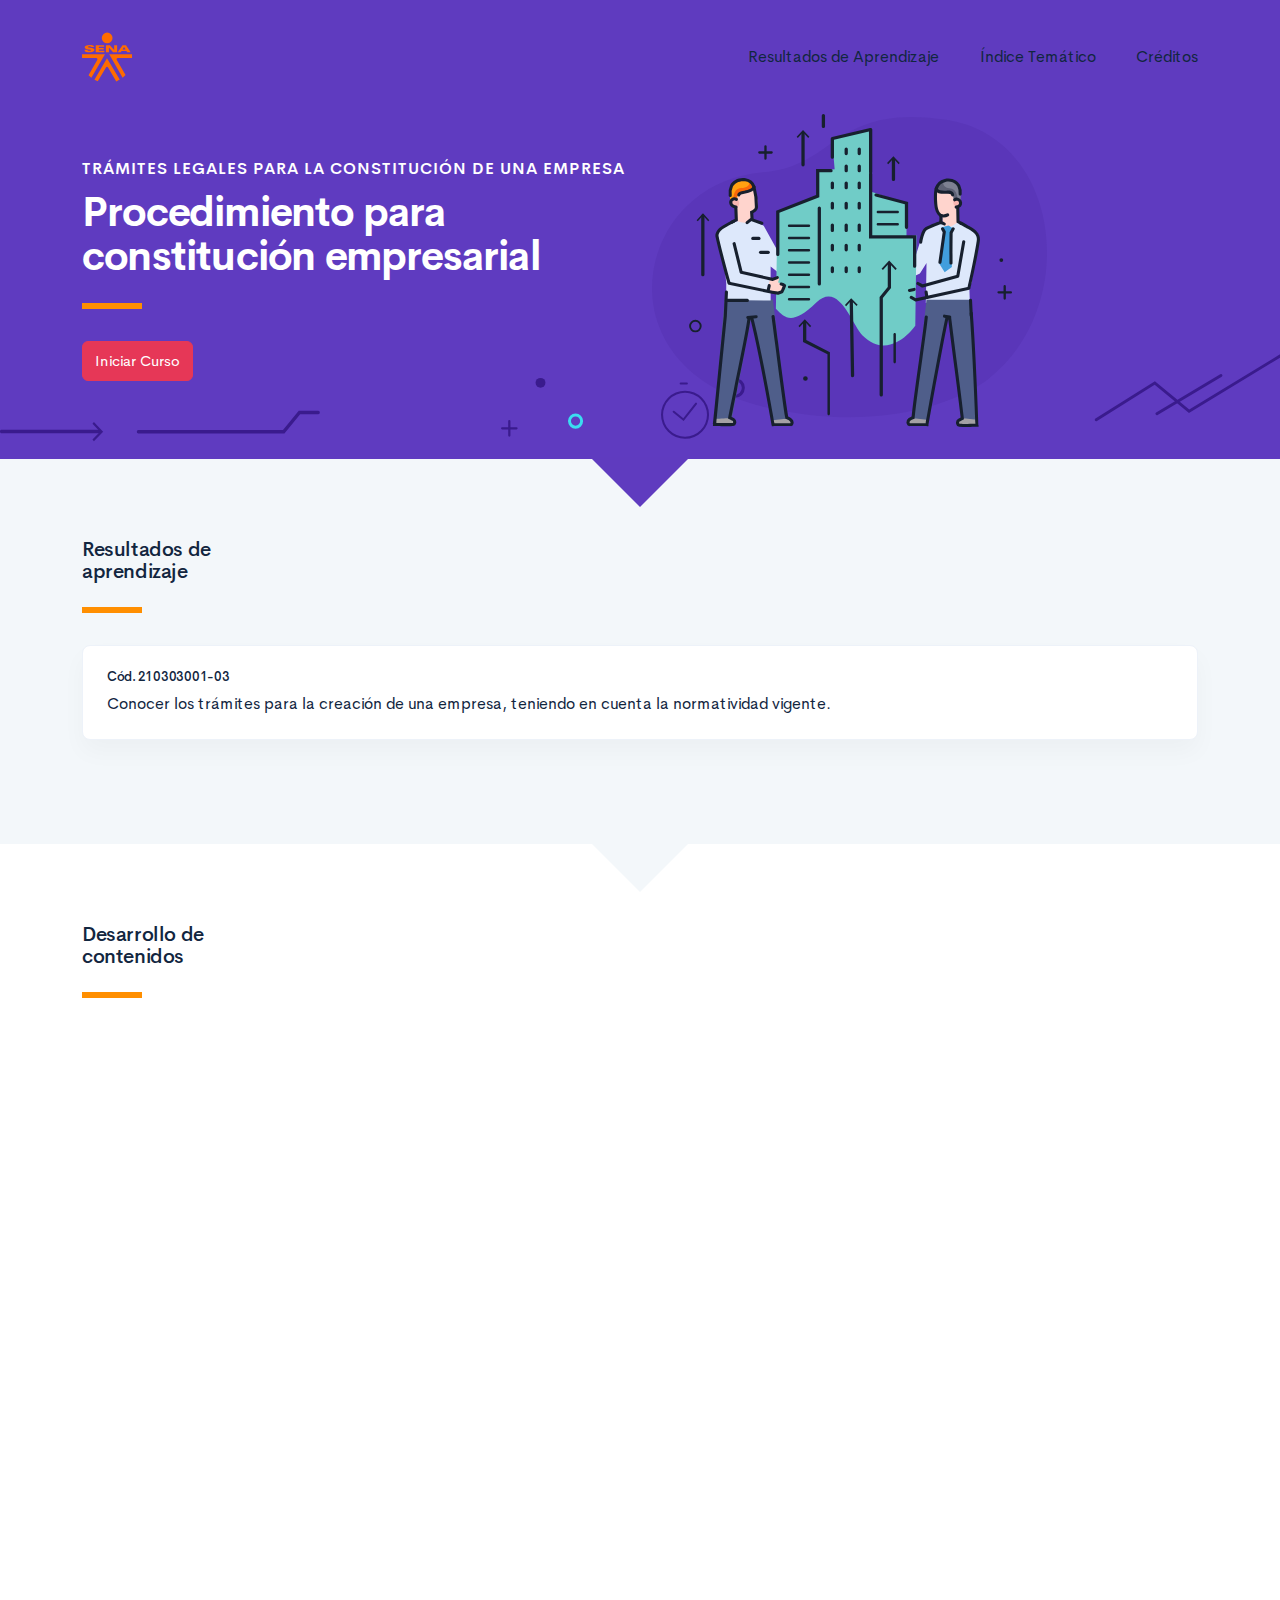
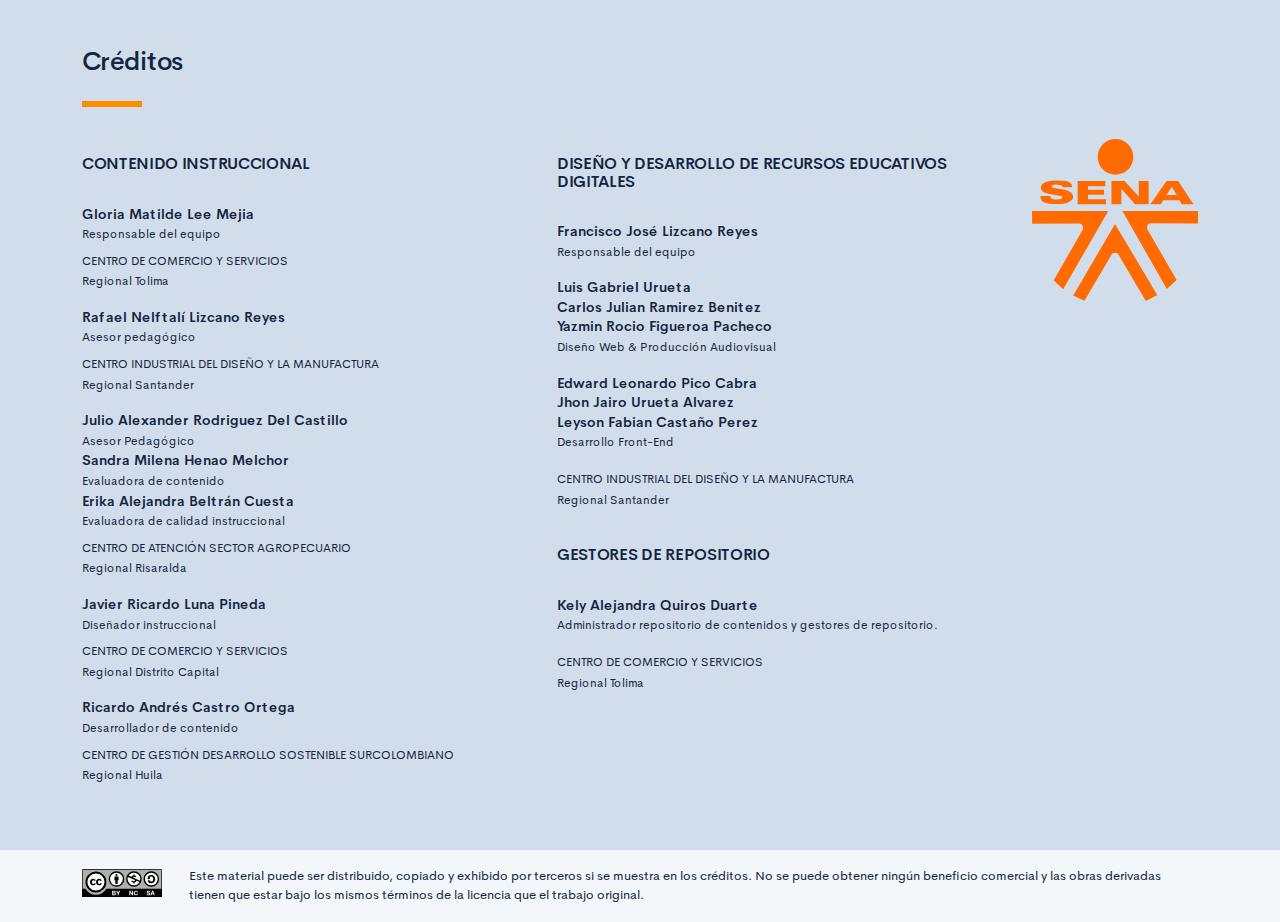
==== commit 8ab3891b: "Correcciones 4" ====
--- a/public/index.html
+++ b/public/index.html
@@ -3,7 +3,7 @@
     <head>
         <meta charset="UTF-8">
         <meta name="viewport" content="width=device-width, user-scalable=no, initial-scale=1.0, maximum-scale=1.0, minimum-scale=1.0">
-        <title>Tramites legales para la constitución de una empresa</title>
+        <title>Trámites legales para la constitución de una empresa</title>
         <meta meta name="description" content="Procedimiento para constitución empresarial">
         <link rel="icon" type="image/svg+xml" href="assets/images/logos/senaLogo.svg">
         <link rel="stylesheet" href="assets/fonts/feather/feather.css">
@@ -30,7 +30,7 @@
                 <div class="curso-portada">
                     <div class="row align-items-center">
                         <div class="col-12 col-lg-6">
-                            <h3 class="curso-subtitulo">Tramites legales para la constitución de una empresa</h3>
+                            <h3 class="curso-subtitulo">Trámites legales para la constitución de una empresa</h3>
                             <h1 class="curso-titulo">Procedimiento para constitución empresarial</h1>
                             <div class="brand-line-primary"></div><a class="curso-btn-iniciar btn btn-danger" href="main.html"><span>Iniciar Curso</span></a>
                         </div>
